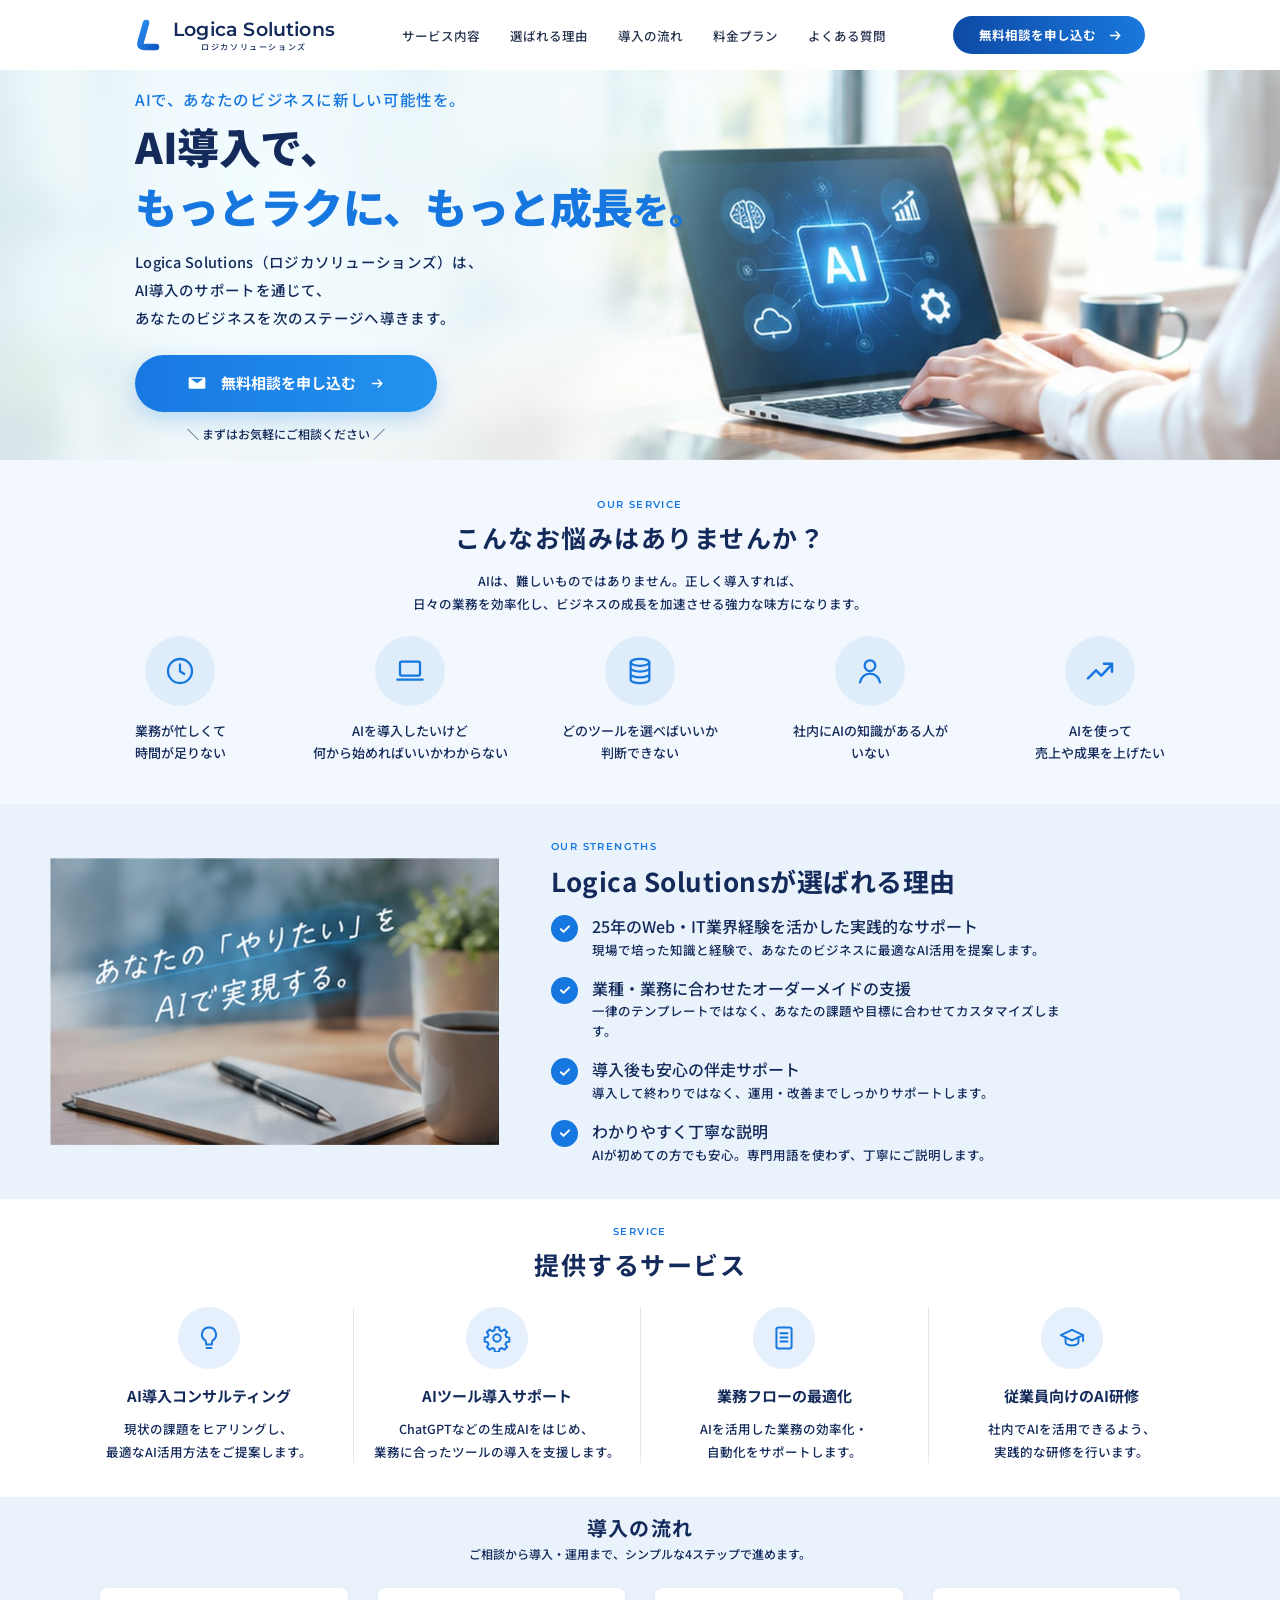
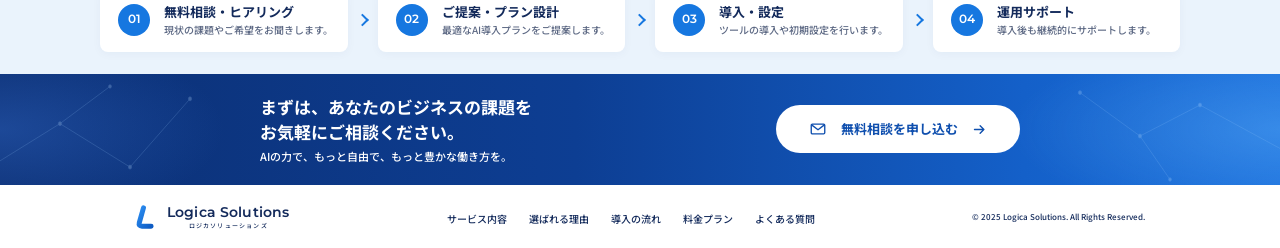
==== index.html @ 920cd5db "Add files via upload" ====
<!DOCTYPE html>
<html lang="ja">
<head>
<meta charset="UTF-8">
<meta name="viewport" content="width=device-width, initial-scale=1.0">
<title>Logica Solutions｜AI導入サポート</title>
<meta name="description" content="Logica Solutions（ロジカソリューションズ）は、AI導入のサポートを通じて、あなたのビジネスを次のステージへ導きます。">
<link rel="preconnect" href="https://fonts.googleapis.com">
<link rel="preconnect" href="https://fonts.gstatic.com" crossorigin>
<link href="https://fonts.googleapis.com/css2?family=Noto+Sans+JP:wght@400;500;700;900&family=Montserrat:wght@600;700&display=swap" rel="stylesheet">
<style>
  :root{
    --blue:#1677e0;
    --blue-btn:#1c84e8;
    --blue-dark:#0f4fae;
    --navy:#132a5b;
    --text:#26334f;
    --muted:#5d6984;
    --bg1:#f3f8fe;
    --bg2:#eaf3fc;
    --line:#e2eaf4;
  }
  *{box-sizing:border-box;margin:0;padding:0}
  html{scroll-behavior:smooth}
  body{font-family:"Noto Sans JP","Noto Sans CJK JP","Hiragino Sans","Hiragino Kaku Gothic ProN",Meiryo,sans-serif;font-weight:500;color:var(--text);background:#fff;line-height:1.7;-webkit-font-smoothing:antialiased}
  a{color:inherit;text-decoration:none}
  img{max-width:100%;display:block}
  ul,ol{list-style:none}
  .wrap{width:min(1010px,100% - 40px);margin-inline:auto}
  .en{font-family:"Montserrat",sans-serif;letter-spacing:.14em}
  .arrow{width:15px;height:15px;flex-shrink:0}

  /* ---------- Header ---------- */
  .header{position:sticky;top:0;z-index:50;background:#fff}
  .header__in{height:70px;display:flex;align-items:center;justify-content:space-between}
  .logo{display:flex;align-items:center;gap:12px}
  .logo__mark{width:26px;height:34px}
  .logo__txt{display:flex;flex-direction:column;align-items:center;line-height:1}
  .logo__name{font-family:"Montserrat",sans-serif;font-weight:600;font-size:19px;color:var(--navy);letter-spacing:.01em}
  .logo__kana{font-size:8px;color:var(--navy);letter-spacing:.2em;margin-top:4px;font-weight:500}
  .gnav ul{display:flex;gap:30px}
  .gnav a{font-size:12.5px;color:var(--text);font-weight:500}
  .gnav a:hover{color:var(--blue)}
  .h-btn{display:inline-flex;align-items:center;gap:12px;background:linear-gradient(90deg,#0d4aa6,#1a78dd);color:#fff;font-size:12.5px;font-weight:700;height:38px;padding:0 22px 0 26px;border-radius:999px}
  .h-btn:hover{filter:brightness(1.08)}
  .menu-btn{display:none;width:40px;height:40px;border:0;background:none;cursor:pointer}
  .menu-btn span{display:block;width:22px;height:2px;margin:5px auto;background:var(--navy)}

  /* ---------- Hero ---------- */
  .hero{position:relative;height:390px;background:#eef4fa url([data-uri]) center right/cover no-repeat}
  .hero .wrap{height:100%;display:flex;align-items:center}
  .hero__txt{padding-left:0}
  .hero__lead{font-size:15.5px;color:var(--blue);font-weight:500;letter-spacing:.04em;margin-bottom:4px}
  .hero__ttl{font-size:42px;font-weight:900;line-height:1.42;color:var(--navy);letter-spacing:-.01em;margin-bottom:12px}
  .hero__ttl span{color:var(--blue)}
  .hero__ttl .sm{font-size:.86em}
  .hero__desc{font-size:14.5px;line-height:1.95;color:var(--navy);margin-bottom:22px;letter-spacing:.02em}
  .hero__btn{display:inline-flex;align-items:center;justify-content:center;gap:14px;width:302px;height:57px;border-radius:999px;background:linear-gradient(90deg,#1878e2,#2393ef);color:#fff;font-weight:700;font-size:15px;box-shadow:0 8px 20px rgba(28,132,232,.25);transition:transform .2s}
  .hero__btn:hover{transform:translateY(-2px)}
  .hero__btn .mail{width:20px;height:20px}
  .hero__note{width:302px;text-align:center;font-size:12px;color:var(--navy);margin-top:12px}

  /* ---------- Section head ---------- */
  .sh{text-align:center}
  .sh__en{display:block;font-size:10px;font-weight:600;color:var(--blue);margin-bottom:6px}
  .sh__ttl{font-size:25px;font-weight:700;color:var(--navy);letter-spacing:.06em;line-height:1.5}
  .sh__desc{font-size:12.5px;line-height:1.9;color:var(--navy);margin-top:12px}

  /* ---------- Worries ---------- */
  .worries{background:var(--bg1);padding:36px 0 40px}
  .worries__list{display:grid;grid-template-columns:repeat(5,1fr);margin:20px -70px 0}
  .worries__list li{text-align:center}
  .ic{width:70px;height:70px;border-radius:50%;background:#dfedfb;display:flex;align-items:center;justify-content:center;margin:0 auto 14px;color:var(--blue)}
  .ic svg{width:32px;height:32px}
  .worries__list p{font-size:13px;line-height:1.7;color:var(--navy)}

  /* ---------- Strengths ---------- */
  .strengths{background:var(--bg2);padding:34px 0 34px}
  .strengths__in{display:flex;align-items:center;gap:52px;width:min(1180px,100% - 40px);margin-inline:auto}
  .strengths__img{flex:0 0 449px;max-width:45%}
  .strengths__img img{width:100%;height:auto;aspect-ratio:359/229;object-fit:cover}
  .strengths__body .sh{text-align:left}
  .strengths__body .sh__ttl{font-size:26px;letter-spacing:.02em}
  .checks{margin-top:14px;display:grid;gap:16px}
  .checks li{display:flex;gap:14px}
  .chk{flex:0 0 27px;height:27px;border-radius:50%;background:var(--blue);display:flex;align-items:center;justify-content:center;margin-top:1px}
  .chk svg{width:14px;height:14px}
  .checks h3{font-size:16px;font-weight:500;color:var(--navy);line-height:1.6}
  .checks p{font-size:12.5px;color:var(--navy);line-height:1.6}

  /* ---------- Services ---------- */
  .services{padding:24px 0 34px}
  .services__list{display:grid;grid-template-columns:repeat(4,1fr);margin:24px -70px 0}
  .services__list li{text-align:center;padding:0 16px}
  .services__list li + li{border-left:1px solid var(--line)}
  .services .ic{width:62px;height:62px;background:#e5f0fc;margin-bottom:14px}
  .services .ic svg{width:28px;height:28px}
  .services h3{font-size:15px;font-weight:700;color:var(--navy);margin-bottom:8px}
  .services p{font-size:12.5px;line-height:1.85;color:var(--navy)}

  /* ---------- Flow ---------- */
  .flow{background:var(--bg2);padding:16px 0 22px}
  .flow .sh__ttl{font-size:20px}
  .flow .sh__desc{font-size:12px;margin-top:0}
  .flow__list{display:grid;grid-template-columns:repeat(4,1fr);gap:30px;margin:22px -35px 0}
  .step{position:relative;height:64px;background:#fff;border-radius:8px;display:flex;align-items:center;gap:14px;padding:0 18px;box-shadow:0 2px 10px rgba(19,42,91,.04)}
  .step:not(:last-child)::after{content:"";position:absolute;right:-19px;top:50%;width:7px;height:7px;border-top:2px solid var(--blue);border-right:2px solid var(--blue);transform:translateY(-50%) rotate(45deg)}
  .step__n{flex:0 0 32px;height:32px;border-radius:50%;background:var(--blue);color:#fff;font-family:"Montserrat",sans-serif;font-weight:600;font-size:12px;display:flex;align-items:center;justify-content:center}
  .step h3{font-size:13px;font-weight:700;color:var(--navy);line-height:1.5}
  .step p{font-size:10px;color:var(--muted);line-height:1.5;white-space:nowrap}

  /* ---------- CTA ---------- */
  .cta{position:relative;overflow:hidden;color:#fff;padding:20px 0;
    background:linear-gradient(90deg,#0c2f73 0%,#0d3e93 45%,#1460c9 80%,#1a6fdc 100%)}
  .cta::before{content:"";position:absolute;inset:0;
    background:
      radial-gradient(ellipse 30% 120% at 100% 50%,rgba(110,190,255,.35),transparent 70%),
      radial-gradient(ellipse 25% 120% at 0% 50%,rgba(60,120,220,.35),transparent 70%)}
  .cta svg.net{position:absolute;inset:0;width:100%;height:100%;opacity:.25}
  .cta__in{position:relative;display:flex;align-items:center;justify-content:space-between;width:min(760px,100% - 40px);margin-inline:auto;gap:30px}
  .cta__ttl{font-size:17px;font-weight:700;line-height:1.5}
  .cta__sub{font-size:11px;margin-top:2px}
  .cta__btn{display:inline-flex;align-items:center;justify-content:center;gap:14px;flex:0 0 244px;height:48px;border-radius:999px;background:#fff;color:var(--blue-dark);font-size:13px;font-weight:700;transition:transform .2s}
  .cta__btn:hover{transform:translateY(-2px)}
  .cta__btn .mail{width:18px;height:18px}

  /* ---------- Footer ---------- */
  .footer{padding:18px 0}
  .footer__in{display:flex;align-items:center;justify-content:space-between;gap:20px}
  .footer .logo__mark{width:20px;height:26px}
  .footer .logo__name{font-size:14px}
  .footer .logo__kana{font-size:6px}
  .fnav ul{display:flex;gap:22px}
  .fnav a{font-size:10px;color:var(--navy)}
  .copy{font-size:8px;color:var(--navy)}

  /* ---------- Responsive ---------- */
  @media (max-width:1160px){.worries__list,.services__list,.flow__list{margin-inline:0}.step p{white-space:normal}}
  @media (max-width:960px){
    .gnav,.h-btn{display:none}
    .menu-btn{display:block}
    .header.open .gnav{display:block;position:absolute;top:70px;left:0;right:0;background:#fff;padding:10px 20px;box-shadow:0 8px 16px rgba(0,0,0,.06)}
    .header.open .gnav ul{flex-direction:column;gap:0}
    .header.open .gnav a{display:block;padding:12px 0;font-size:15px}
    .hero{height:auto;padding:36px 0 300px;background-position:72% bottom;background-size:auto 100%}
    .hero::before{content:"";position:absolute;inset:0;background:linear-gradient(180deg,rgba(243,248,254,.96) 50%,rgba(243,248,254,0) 68%)}
    .hero .wrap{position:relative}
    .hero__ttl{font-size:32px}
    .worries__list{grid-template-columns:repeat(3,1fr);row-gap:28px}
    .strengths__in{flex-direction:column;gap:28px}
    .strengths__img{flex:none;max-width:560px;width:100%}
    .services__list{grid-template-columns:repeat(2,1fr);row-gap:32px}
    .services__list li:nth-child(3){border-left:0}
    .flow__list{grid-template-columns:repeat(2,1fr)}
    .step:nth-child(2)::after{display:none}
    .cta__in{flex-direction:column;text-align:center}
    .cta__btn{flex:none;width:244px}
    .footer__in{flex-direction:column}
    .fnav ul{flex-wrap:wrap;justify-content:center;gap:10px 18px}
  }
  @media (max-width:560px){
    .hero__ttl{font-size:24px}
    .hero__desc br{display:none}
    .hero__btn,.hero__note{width:100%}
    .sh__ttl{font-size:21px}
    .sh__desc br{display:none}
    .worries__list{grid-template-columns:repeat(2,1fr)}
    .services__list{grid-template-columns:1fr}
    .services__list li + li{border-left:0;border-top:1px solid var(--line);padding-top:28px}
    .flow__list{grid-template-columns:1fr;gap:20px}
    .step:not(:last-child)::after,.step:nth-child(2)::after{display:block;right:50%;top:auto;bottom:-13px;transform:translateX(50%) rotate(135deg)}
    .step p{white-space:normal}
  }
</style>
</head>
<body>

<svg width="0" height="0" style="position:absolute" aria-hidden="true">
  <defs>
    <linearGradient id="logoGrad" x1="0" y1="0" x2="1" y2="1">
      <stop offset="0" stop-color="#2a8cf0"/><stop offset="1" stop-color="#0f5cc4"/>
    </linearGradient>
    <symbol id="logo-mark" viewBox="0 0 26 34">
      <path d="M11 5 L5.5 24.5 Q4.3 29 9 29 L21 29" fill="none" stroke="url(#logoGrad)" stroke-width="6.5" stroke-linecap="round" stroke-linejoin="round"/>
    </symbol>
    <symbol id="i-arrow" viewBox="0 0 24 24"><path d="M4 12h15M13 6l6 6-6 6" fill="none" stroke="currentColor" stroke-width="2.2" stroke-linecap="round" stroke-linejoin="round"/></symbol>
    <symbol id="i-mail-fill" viewBox="0 0 24 24"><path fill="currentColor" d="M3.5 5h17A1.5 1.5 0 0 1 22 6.5v11a1.5 1.5 0 0 1-1.5 1.5h-17A1.5 1.5 0 0 1 2 17.5v-11A1.5 1.5 0 0 1 3.5 5zm.9 2L12 12.3 19.6 7H4.4z"/></symbol>
    <symbol id="i-mail" viewBox="0 0 24 24"><g fill="none" stroke="currentColor" stroke-width="1.8" stroke-linejoin="round"><rect x="3" y="5.5" width="18" height="13" rx="1.5"/><path d="M3.5 6.5l8.5 6.5 8.5-6.5"/></g></symbol>
    <symbol id="i-check" viewBox="0 0 24 24"><path d="M5 12.5l4.5 4.5L19 7.5" fill="none" stroke="#fff" stroke-width="3.4" stroke-linecap="round" stroke-linejoin="round"/></symbol>
  </defs>
</svg>

<!-- Header -->
<header class="header" id="top">
  <div class="wrap header__in">
    <a href="#top" class="logo" aria-label="Logica Solutions">
      <svg class="logo__mark"><use href="#logo-mark"/></svg>
      <span class="logo__txt"><span class="logo__name">Logica Solutions</span><span class="logo__kana">ロジカソリューションズ</span></span>
    </a>
    <nav class="gnav">
      <ul>
        <li><a href="#service">サービス内容</a></li>
        <li><a href="#reason">選ばれる理由</a></li>
        <li><a href="#flow">導入の流れ</a></li>
        <li><a href="#price">料金プラン</a></li>
        <li><a href="#faq">よくある質問</a></li>
      </ul>
    </nav>
    <a href="#contact" class="h-btn">無料相談を申し込む<svg class="arrow"><use href="#i-arrow"/></svg></a>
    <button class="menu-btn" aria-label="メニュー" aria-expanded="false"><span></span><span></span><span></span></button>
  </div>
</header>

<main>
  <!-- Hero -->
  <section class="hero">
    <div class="wrap">
      <div class="hero__txt">
        <p class="hero__lead">AIで、あなたのビジネスに新しい可能性を。</p>
        <h1 class="hero__ttl">AI導入で、<br><span>もっとラクに、もっと成長<span class="sm">を。</span></span></h1>
        <p class="hero__desc">Logica Solutions（ロジカソリューションズ）は、<br>AI導入のサポートを通じて、<br>あなたのビジネスを次のステージへ導きます。</p>
        <a href="#contact" class="hero__btn"><svg class="mail"><use href="#i-mail-fill"/></svg>無料相談を申し込む<svg class="arrow"><use href="#i-arrow"/></svg></a>
        <p class="hero__note">＼ まずはお気軽にご相談ください ／</p>
      </div>
    </div>
  </section>

  <!-- Worries -->
  <section class="worries">
    <div class="wrap">
      <div class="sh">
        <span class="sh__en en">OUR SERVICE</span>
        <h2 class="sh__ttl">こんなお悩みはありませんか？</h2>
        <p class="sh__desc">AIは、難しいものではありません。正しく導入すれば、<br>日々の業務を効率化し、ビジネスの成長を加速させる強力な味方になります。</p>
      </div>
      <ul class="worries__list">
        <li><div class="ic"><svg viewBox="0 0 24 24" fill="none" stroke="currentColor" stroke-width="1.7" stroke-linecap="round"><circle cx="12" cy="12" r="9"/><path d="M12 7v5.2l3.2 2"/></svg></div><p>業務が忙しくて<br>時間が足りない</p></li>
        <li><div class="ic"><svg viewBox="0 0 24 24" fill="none" stroke="currentColor" stroke-width="1.7" stroke-linejoin="round"><rect x="4.5" y="5" width="15" height="10.5" rx="1.2"/><path d="M2.5 18.5h19" stroke-linecap="round"/></svg></div><p>AIを導入したいけど<br>何から始めればいいかわからない</p></li>
        <li><div class="ic"><svg viewBox="0 0 24 24" fill="none" stroke="currentColor" stroke-width="1.7"><ellipse cx="12" cy="5.5" rx="7" ry="2.6"/><path d="M5 5.5v13c0 1.4 3.1 2.6 7 2.6s7-1.2 7-2.6v-13M5 9.8c0 1.4 3.1 2.6 7 2.6s7-1.2 7-2.6M5 14.2c0 1.4 3.1 2.6 7 2.6s7-1.2 7-2.6"/></svg></div><p>どのツールを選べばいいか<br>判断できない</p></li>
        <li><div class="ic"><svg viewBox="0 0 24 24" fill="none" stroke="currentColor" stroke-width="1.7" stroke-linecap="round"><circle cx="12" cy="8" r="4"/><path d="M4.5 20.5c.6-3.9 3.7-6.5 7.5-6.5s6.9 2.6 7.5 6.5"/></svg></div><p>社内にAIの知識がある人が<br>いない</p></li>
        <li><div class="ic"><svg viewBox="0 0 24 24" fill="none" stroke="currentColor" stroke-width="1.9" stroke-linecap="round" stroke-linejoin="round"><path d="M3 17.5l6-6 4 4 8-8.5"/><path d="M15 6.5h6v6"/></svg></div><p>AIを使って<br>売上や成果を上げたい</p></li>
      </ul>
    </div>
  </section>

  <!-- Strengths -->
  <section class="strengths" id="reason">
    <div class="strengths__in">
      <div class="strengths__img"><img src="[data-uri]" alt="あなたの「やりたい」をAIで実現する。" width="718" height="458"></div>
      <div class="strengths__body">
        <div class="sh">
          <span class="sh__en en">OUR STRENGTHS</span>
          <h2 class="sh__ttl">Logica Solutionsが選ばれる理由</h2>
        </div>
        <ul class="checks">
          <li><span class="chk"><svg><use href="#i-check"/></svg></span><div><h3>25年のWeb・IT業界経験を活かした実践的なサポート</h3><p>現場で培った知識と経験で、あなたのビジネスに最適なAI活用を提案します。</p></div></li>
          <li><span class="chk"><svg><use href="#i-check"/></svg></span><div><h3>業種・業務に合わせたオーダーメイドの支援</h3><p>一律のテンプレートではなく、あなたの課題や目標に合わせてカスタマイズします。</p></div></li>
          <li><span class="chk"><svg><use href="#i-check"/></svg></span><div><h3>導入後も安心の伴走サポート</h3><p>導入して終わりではなく、運用・改善までしっかりサポートします。</p></div></li>
          <li><span class="chk"><svg><use href="#i-check"/></svg></span><div><h3>わかりやすく丁寧な説明</h3><p>AIが初めての方でも安心。専門用語を使わず、丁寧にご説明します。</p></div></li>
        </ul>
      </div>
    </div>
  </section>

  <!-- Services -->
  <section class="services" id="service">
    <div class="wrap">
      <div class="sh">
        <span class="sh__en en">SERVICE</span>
        <h2 class="sh__ttl">提供するサービス</h2>
      </div>
      <ul class="services__list">
        <li><div class="ic"><svg viewBox="0 0 24 24" fill="none" stroke="currentColor" stroke-width="1.7" stroke-linecap="round" stroke-linejoin="round"><path d="M9.5 17.5h5M10 20.5h4M12 3a6 6 0 0 0-3.6 10.8c.7.6 1.1 1.4 1.1 2.2v1.5h5V16c0-.8.4-1.6 1.1-2.2A6 6 0 0 0 12 3z"/></svg></div><h3>AI導入コンサルティング</h3><p>現状の課題をヒアリングし、<br>最適なAI活用方法をご提案します。</p></li>
        <li><div class="ic"><svg viewBox="0 0 24 24" fill="none" stroke="currentColor" stroke-width="1.7" stroke-linejoin="round"><circle cx="12" cy="12" r="3.2"/><path d="M10.3 2.8h3.4l.5 2.6 1.9.8 2.2-1.5 2.4 2.4-1.5 2.2.8 1.9 2.6.5v3.4l-2.6.5-.8 1.9 1.5 2.2-2.4 2.4-2.2-1.5-1.9.8-.5 2.6h-3.4l-.5-2.6-1.9-.8-2.2 1.5-2.4-2.4 1.5-2.2-.8-1.9-2.6-.5v-3.4l2.6-.5.8-1.9-1.5-2.2 2.4-2.4 2.2 1.5 1.9-.8z"/></svg></div><h3>AIツール導入サポート</h3><p>ChatGPTなどの生成AIをはじめ、<br>業務に合ったツールの導入を支援します。</p></li>
        <li><div class="ic"><svg viewBox="0 0 24 24" fill="none" stroke="currentColor" stroke-width="1.7" stroke-linecap="round" stroke-linejoin="round"><rect x="5.5" y="3" width="13" height="18" rx="1.8"/><path d="M9 8h6M9 11.5h6M9 15h6"/></svg></div><h3>業務フローの最適化</h3><p>AIを活用した業務の効率化・<br>自動化をサポートします。</p></li>
        <li><div class="ic"><svg viewBox="0 0 24 24" fill="none" stroke="currentColor" stroke-width="1.7" stroke-linecap="round" stroke-linejoin="round"><path d="M2.5 9.5L12 5l9.5 4.5L12 14z"/><path d="M6.5 11.5v4.3c0 1.5 2.5 2.7 5.5 2.7s5.5-1.2 5.5-2.7v-4.3M21.5 9.5v5"/></svg></div><h3>従業員向けのAI研修</h3><p>社内でAIを活用できるよう、<br>実践的な研修を行います。</p></li>
      </ul>
    </div>
  </section>

  <!-- Flow -->
  <section class="flow" id="flow">
    <div class="wrap">
      <div class="sh">
        <h2 class="sh__ttl">導入の流れ</h2>
        <p class="sh__desc">ご相談から導入・運用まで、シンプルな4ステップで進めます。</p>
      </div>
      <ol class="flow__list">
        <li class="step"><span class="step__n">01</span><div><h3>無料相談・ヒアリング</h3><p>現状の課題やご希望をお聞きします。</p></div></li>
        <li class="step"><span class="step__n">02</span><div><h3>ご提案・プラン設計</h3><p>最適なAI導入プランをご提案します。</p></div></li>
        <li class="step"><span class="step__n">03</span><div><h3>導入・設定</h3><p>ツールの導入や初期設定を行います。</p></div></li>
        <li class="step"><span class="step__n">04</span><div><h3>運用サポート</h3><p>導入後も継続的にサポートします。</p></div></li>
      </ol>
    </div>
  </section>

  <!-- CTA -->
  <section class="cta" id="contact">
    <svg class="net" viewBox="0 0 1280 90" preserveAspectRatio="none" aria-hidden="true">
      <g stroke="#9fd0ff" stroke-width=".6" fill="#cfe8ff">
        <path d="M0 70 L60 40 L130 75 L190 20 M60 40 L110 10" fill="none"/>
        <circle cx="60" cy="40" r="1.6"/><circle cx="130" cy="75" r="1.6"/><circle cx="190" cy="20" r="1.6"/><circle cx="110" cy="10" r="1.4"/>
        <path d="M1080 15 L1140 50 L1200 25 L1280 60 M1140 50 L1170 85" fill="none"/>
        <circle cx="1080" cy="15" r="1.6"/><circle cx="1140" cy="50" r="1.6"/><circle cx="1200" cy="25" r="1.6"/><circle cx="1170" cy="85" r="1.4"/>
      </g>
    </svg>
    <div class="cta__in">
      <div>
        <p class="cta__ttl">まずは、あなたのビジネスの課題を<br>お気軽にご相談ください。</p>
        <p class="cta__sub">AIの力で、もっと自由で、もっと豊かな働き方を。</p>
      </div>
      <a href="mailto:info@example.com" class="cta__btn"><svg class="mail"><use href="#i-mail"/></svg>無料相談を申し込む<svg class="arrow"><use href="#i-arrow"/></svg></a>
    </div>
  </section>
</main>

<!-- Footer -->
<footer class="footer">
  <div class="wrap footer__in">
    <a href="#top" class="logo" aria-label="Logica Solutions">
      <svg class="logo__mark"><use href="#logo-mark"/></svg>
      <span class="logo__txt"><span class="logo__name">Logica Solutions</span><span class="logo__kana">ロジカソリューションズ</span></span>
    </a>
    <nav class="fnav">
      <ul>
        <li><a href="#service">サービス内容</a></li>
        <li><a href="#reason">選ばれる理由</a></li>
        <li><a href="#flow">導入の流れ</a></li>
        <li><a href="#price">料金プラン</a></li>
        <li><a href="#faq">よくある質問</a></li>
      </ul>
    </nav>
    <p class="copy">&copy; 2025 Logica Solutions. All Rights Reserved.</p>
  </div>
</footer>

<script>
  (function(){
    var h=document.querySelector('.header'),b=document.querySelector('.menu-btn');
    b.addEventListener('click',function(){var o=h.classList.toggle('open');b.setAttribute('aria-expanded',o)});
    h.querySelectorAll('.gnav a').forEach(function(a){a.addEventListener('click',function(){h.classList.remove('open');b.setAttribute('aria-expanded','false')})});
  })();
</script>
</body>
</html>
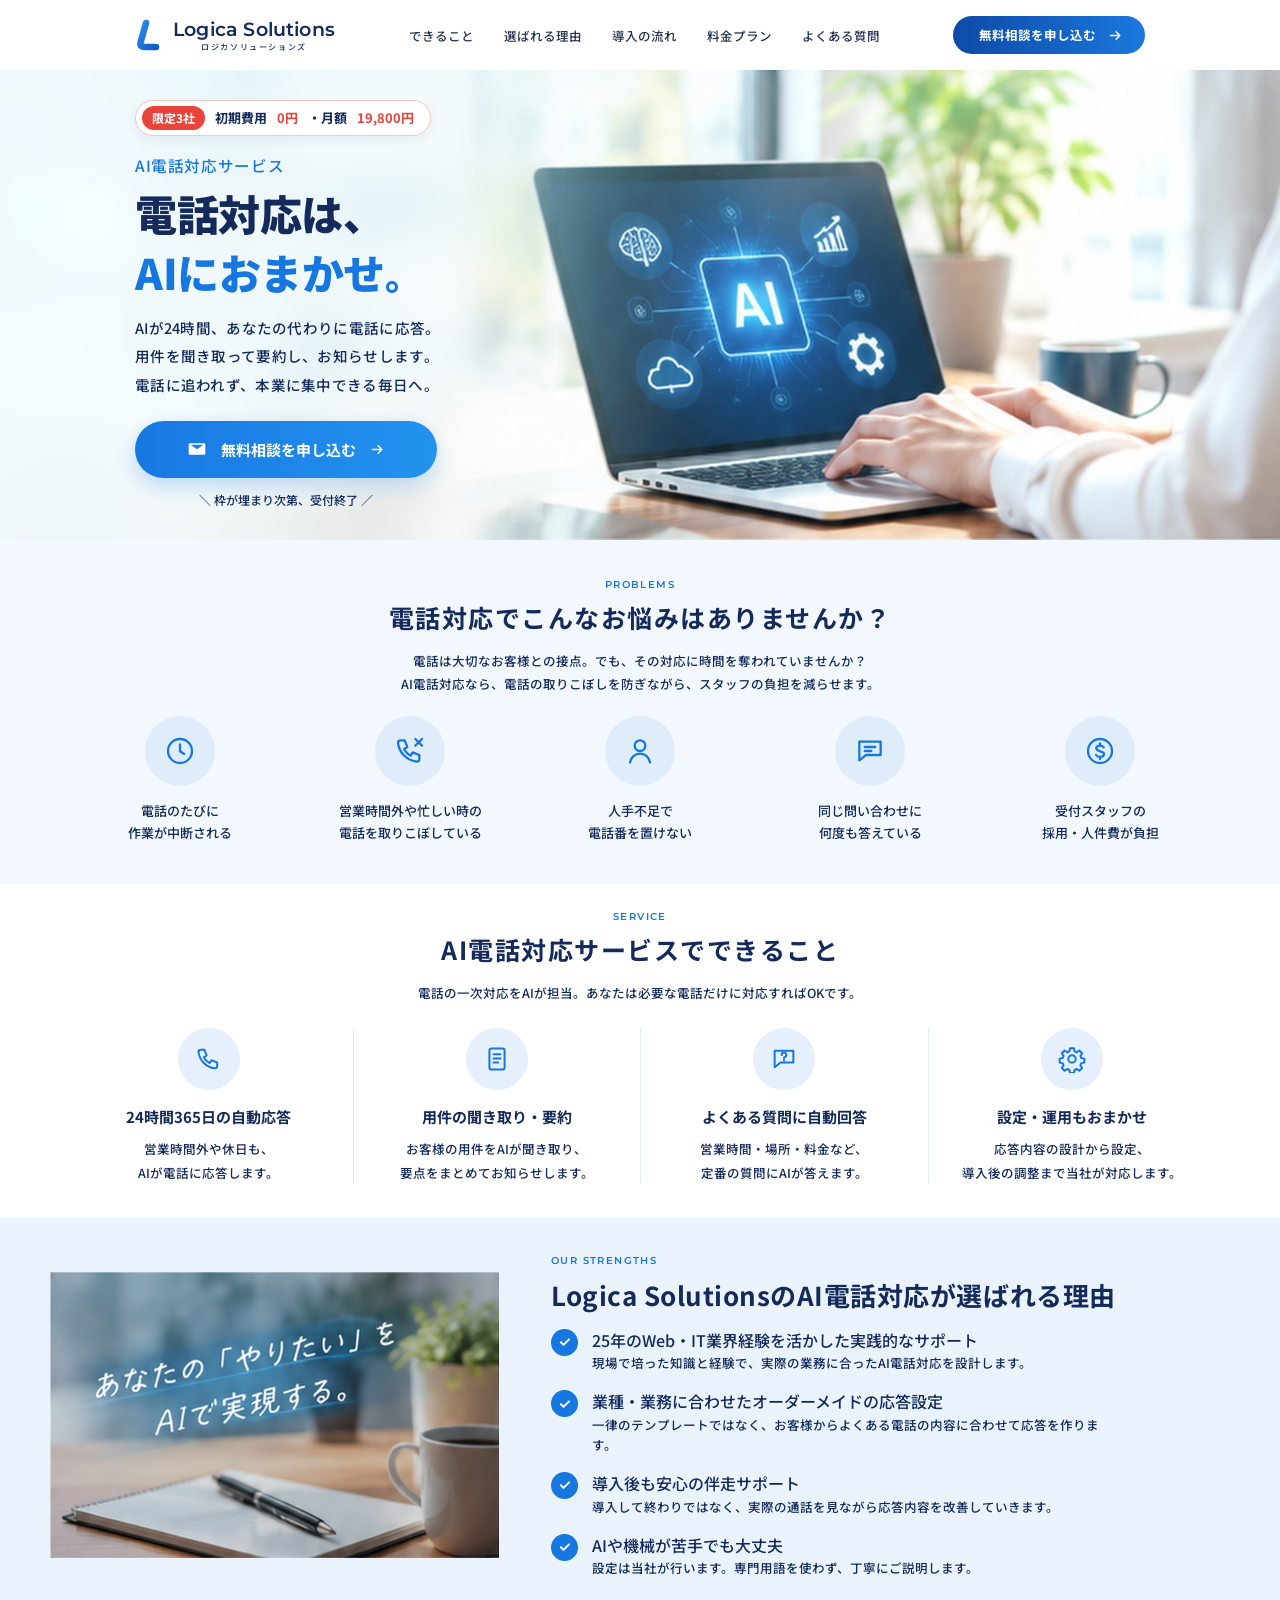
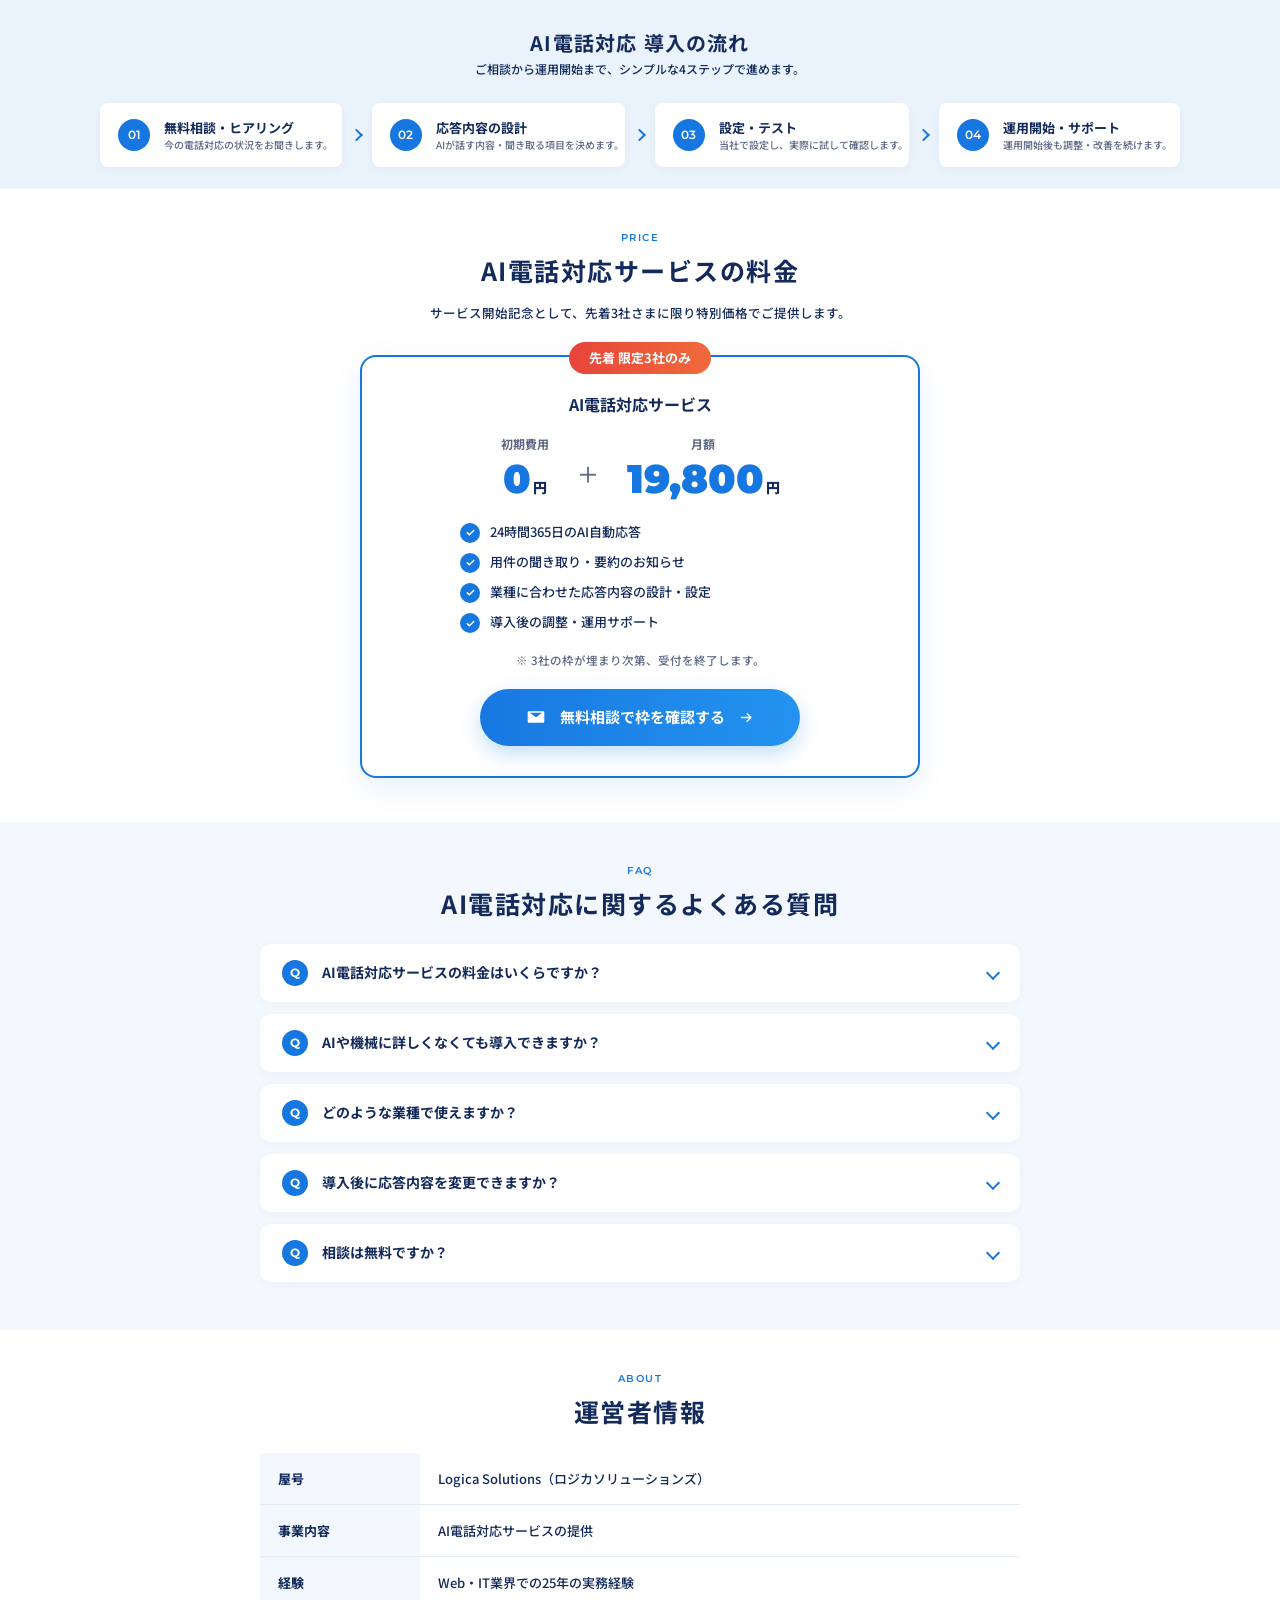
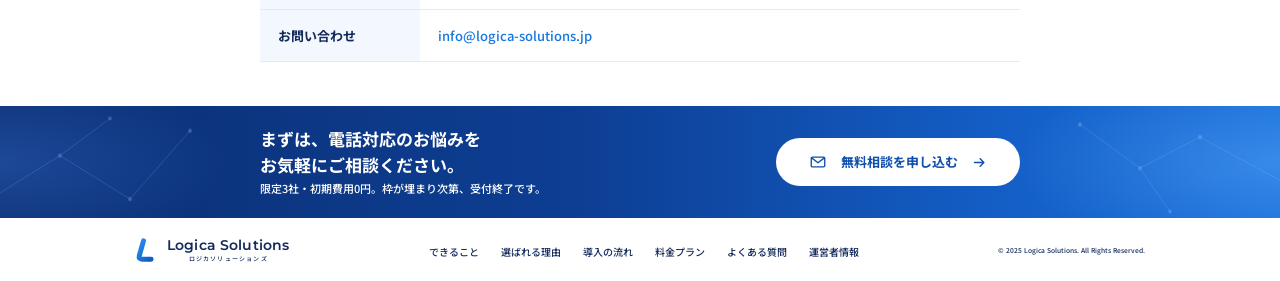
==== commit c6c4f696: "Add files via upload" ====
--- a/index.html
+++ b/index.html
@@ -3,11 +3,121 @@
 <head>
 <meta charset="UTF-8">
 <meta name="viewport" content="width=device-width, initial-scale=1.0">
-<title>Logica Solutions｜AI導入サポート</title>
-<meta name="description" content="Logica Solutions（ロジカソリューションズ）は、AI導入のサポートを通じて、あなたのビジネスを次のステージへ導きます。">
+
+<!-- ===== 基本SEO ===== -->
+<title>AI電話対応サービス｜電話の自動応答・受付をAIが代行｜Logica Solutions（ロジカソリューションズ）</title>
+<meta name="description" content="Logica Solutions（ロジカソリューションズ）のAI電話対応サービス。AIが24時間電話に自動応答し、用件を聞き取って要約してお知らせします。電話番の負担・取りこぼしをなくし、本業に集中できる環境に。限定3社、初期費用0円・月額19,800円。無料相談受付中。">
+<link rel="canonical" href="https://logica-solutions.jp/">
+<meta name="robots" content="index,follow,max-image-preview:large">
+<meta name="theme-color" content="#132a5b">
+<meta name="format-detection" content="telephone=no">
+
+<!-- ===== OGP / SNS（画像はSVGではなくPNG） ===== -->
+<meta property="og:type" content="website">
+<meta property="og:site_name" content="Logica Solutions">
+<meta property="og:locale" content="ja_JP">
+<meta property="og:url" content="https://logica-solutions.jp/">
+<meta property="og:title" content="AI電話対応サービス｜Logica Solutions">
+<meta property="og:description" content="AIが24時間電話に自動応答し、用件を要約してお知らせ。電話番の負担・取りこぼしをなくします。限定3社、初期費用0円・月額19,800円。">
+<meta property="og:image" content="https://logica-solutions.jp/images/ogp.png">
+<meta property="og:image:width" content="1200">
+<meta property="og:image:height" content="630">
+<meta property="og:image:alt" content="電話対応は、AIにおまかせ。AI電話対応サービス｜Logica Solutions">
+<meta name="twitter:card" content="summary_large_image">
+<meta name="twitter:title" content="AI電話対応サービス｜Logica Solutions">
+<meta name="twitter:description" content="AIが24時間電話に自動応答。限定3社、初期費用0円・月額19,800円。">
+<meta name="twitter:image" content="https://logica-solutions.jp/images/ogp.png">
+
+<link rel="icon" href="/favicon.svg" type="image/svg+xml">
+
+<!-- ===== 表示速度：ファーストビュー画像を先読み・フォントは非ブロッキング ===== -->
+<link rel="preload" as="image" href="/images/hero.jpg" fetchpriority="high">
 <link rel="preconnect" href="https://fonts.googleapis.com">
 <link rel="preconnect" href="https://fonts.gstatic.com" crossorigin>
-<link href="https://fonts.googleapis.com/css2?family=Noto+Sans+JP:wght@400;500;700;900&family=Montserrat:wght@600;700&display=swap" rel="stylesheet">
+<link rel="stylesheet" href="https://fonts.googleapis.com/css2?family=Noto+Sans+JP:wght@400;500;700;900&family=Montserrat:wght@600;700&display=swap" media="print" onload="this.media='all'">
+<noscript><link rel="stylesheet" href="https://fonts.googleapis.com/css2?family=Noto+Sans+JP:wght@400;500;700;900&family=Montserrat:wght@600;700&display=swap"></noscript>
+
+<!-- ===== 構造化データ（JSON-LD） ===== -->
+<script type="application/ld+json">
+{
+  "@context": "https://schema.org",
+  "@graph": [
+    {
+      "@type": "Organization",
+      "@id": "https://logica-solutions.jp/#organization",
+      "name": "Logica Solutions",
+      "alternateName": ["ロジカソリューションズ", "ロジカ ソリューションズ", "ロジカソリューション", "Logica Solution", "LogicaSolutions"],
+      "url": "https://logica-solutions.jp/",
+      "logo": "https://logica-solutions.jp/favicon.svg",
+      "email": "info@logica-solutions.jp",
+      "image": "https://logica-solutions.jp/images/ogp.png",
+      "description": "AIが電話に自動応答するAI電話対応サービスを提供。",
+      "knowsAbout": ["AI電話対応", "AI電話代行", "電話自動応答", "AI受付", "ボイスボット", "業務効率化"]
+    },
+    {
+      "@type": "WebSite",
+      "@id": "https://logica-solutions.jp/#website",
+      "url": "https://logica-solutions.jp/",
+      "name": "Logica Solutions",
+      "alternateName": "ロジカソリューションズ",
+      "inLanguage": "ja",
+      "publisher": { "@id": "https://logica-solutions.jp/#organization" }
+    },
+    {
+      "@type": "WebPage",
+      "@id": "https://logica-solutions.jp/#webpage",
+      "url": "https://logica-solutions.jp/",
+      "name": "AI電話対応サービス｜電話の自動応答・受付をAIが代行｜Logica Solutions（ロジカソリューションズ）",
+      "description": "AIが24時間電話に自動応答し、用件を聞き取って要約してお知らせするAI電話対応サービス。限定3社、初期費用0円・月額19,800円。",
+      "inLanguage": "ja",
+      "isPartOf": { "@id": "https://logica-solutions.jp/#website" },
+      "about": { "@id": "https://logica-solutions.jp/#organization" },
+      "primaryImageOfPage": "https://logica-solutions.jp/images/hero.jpg"
+    },
+    {
+      "@type": "Service",
+      "@id": "https://logica-solutions.jp/#service",
+      "name": "AI電話対応サービス",
+      "alternateName": ["AI電話代行", "AI電話自動応答", "AI受付サービス"],
+      "description": "AIが24時間電話に自動応答し、用件の聞き取り・要約・お知らせまでを行うサービス。業種に合わせた応答内容の設定と導入後の運用サポート付き。",
+      "url": "https://logica-solutions.jp/",
+      "image": "https://logica-solutions.jp/images/ogp.png",
+      "provider": { "@id": "https://logica-solutions.jp/#organization" },
+      "areaServed": { "@type": "Country", "name": "日本" },
+      "serviceType": "AI電話対応",
+      "offers": {
+        "@type": "Offer",
+        "name": "限定3社 導入プラン（初期費用0円）",
+        "url": "https://logica-solutions.jp/#price",
+        "price": "19800",
+        "priceCurrency": "JPY",
+        "availability": "https://schema.org/LimitedAvailability",
+        "priceSpecification": [
+          { "@type": "UnitPriceSpecification", "name": "月額料金", "price": "19800", "priceCurrency": "JPY", "referenceQuantity": { "@type": "QuantitativeValue", "value": 1, "unitCode": "MON" } },
+          { "@type": "PriceSpecification", "name": "初期費用", "price": "0", "priceCurrency": "JPY" }
+        ]
+      }
+    },
+    {
+      "@type": "FAQPage",
+      "@id": "https://logica-solutions.jp/#faq",
+      "mainEntity": [
+        { "@type": "Question", "name": "AI電話対応サービスの料金はいくらですか？",
+          "acceptedAnswer": { "@type": "Answer", "text": "現在、限定3社に限り初期費用0円、月額19,800円でご提供しています。枠が埋まり次第、受付を終了します。" } },
+        { "@type": "Question", "name": "AIや機械に詳しくなくても導入できますか？",
+          "acceptedAnswer": { "@type": "Answer", "text": "はい、問題ありません。応答内容の設計から設定まで当社が行います。専門用語を使わずに丁寧にご説明しますので、AIが初めての方でも安心してご利用いただけます。" } },
+        { "@type": "Question", "name": "どのような業種で使えますか？",
+          "acceptedAnswer": { "@type": "Answer", "text": "電話での問い合わせや予約の受付が多い業種を中心に、幅広くご利用いただけます。業種や業務に合わせて応答内容をオーダーメイドで設定します。" } },
+        { "@type": "Question", "name": "導入後に応答内容を変更できますか？",
+          "acceptedAnswer": { "@type": "Answer", "text": "はい。導入して終わりではなく、実際の通話状況を見ながら応答内容の調整・改善まで継続的にサポートします。" } },
+        { "@type": "Question", "name": "相談は無料ですか？",
+          "acceptedAnswer": { "@type": "Answer", "text": "はい、ご相談・ヒアリングは無料です。現在の電話対応の状況をお聞きしたうえで、導入イメージをご提案します。" } }
+      ]
+    }
+  ]
+}
+</script>
+
 <style>
   :root{
     --blue:#1677e0;
@@ -21,7 +131,7 @@
     --line:#e2eaf4;
   }
   *{box-sizing:border-box;margin:0;padding:0}
-  html{scroll-behavior:smooth}
+  html{scroll-behavior:smooth;scroll-padding-top:80px}
   body{font-family:"Noto Sans JP","Noto Sans CJK JP","Hiragino Sans","Hiragino Kaku Gothic ProN",Meiryo,sans-serif;font-weight:500;color:var(--text);background:#fff;line-height:1.7;-webkit-font-smoothing:antialiased}
   a{color:inherit;text-decoration:none}
   img{max-width:100%;display:block}
@@ -29,6 +139,7 @@
   .wrap{width:min(1010px,100% - 40px);margin-inline:auto}
   .en{font-family:"Montserrat",sans-serif;letter-spacing:.14em}
   .arrow{width:15px;height:15px;flex-shrink:0}
+  .sr-only{position:absolute;width:1px;height:1px;overflow:hidden;clip:rect(0 0 0 0);white-space:nowrap}
 
   /* ---------- Header ---------- */
   .header{position:sticky;top:0;z-index:50;background:#fff}
@@ -47,9 +158,8 @@
   .menu-btn span{display:block;width:22px;height:2px;margin:5px auto;background:var(--navy)}
 
   /* ---------- Hero ---------- */
-  .hero{position:relative;height:390px;background:#eef4fa url([data-uri]) center right/cover no-repeat}
-  .hero .wrap{height:100%;display:flex;align-items:center}
-  .hero__txt{padding-left:0}
+  .hero{position:relative;min-height:440px;display:flex;align-items:center;padding:30px 0;background:#eef4fa url(/images/hero.jpg) center right/cover no-repeat}
+  .hero .wrap{display:flex;align-items:center}
   .hero__lead{font-size:15.5px;color:var(--blue);font-weight:500;letter-spacing:.04em;margin-bottom:4px}
   .hero__ttl{font-size:42px;font-weight:900;line-height:1.42;color:var(--navy);letter-spacing:-.01em;margin-bottom:12px}
   .hero__ttl span{color:var(--blue)}
@@ -108,6 +218,46 @@
   .step__n{flex:0 0 32px;height:32px;border-radius:50%;background:var(--blue);color:#fff;font-family:"Montserrat",sans-serif;font-weight:600;font-size:12px;display:flex;align-items:center;justify-content:center}
   .step h3{font-size:13px;font-weight:700;color:var(--navy);line-height:1.5}
   .step p{font-size:10px;color:var(--muted);line-height:1.5;white-space:nowrap}
+
+  /* ---------- Price ---------- */
+  .price{padding:40px 0 44px}
+  .plan{position:relative;max-width:560px;margin:30px auto 0;border:2px solid var(--blue);border-radius:16px;background:#fff;padding:34px 34px 30px;text-align:center;box-shadow:0 10px 30px rgba(22,119,224,.10)}
+  .plan__tag{position:absolute;top:-15px;left:50%;transform:translateX(-50%);background:linear-gradient(90deg,#e8443a,#f06a3a);color:#fff;font-size:13px;font-weight:700;padding:5px 20px;border-radius:999px;white-space:nowrap}
+  .plan__name{font-size:16px;font-weight:700;color:var(--navy)}
+  .plan__prices{display:flex;justify-content:center;align-items:flex-end;gap:28px;margin:16px 0 18px;flex-wrap:wrap}
+  .plan__item{display:flex;flex-direction:column;align-items:center}
+  .plan__label{font-size:12px;color:var(--muted);font-weight:700}
+  .plan__val{font-size:40px;font-weight:900;color:var(--blue);line-height:1.2;font-family:"Montserrat","Noto Sans JP",sans-serif}
+  .plan__val small{font-size:14px;color:var(--navy);margin-left:2px;font-family:"Noto Sans JP",sans-serif}
+  .plan__plus{font-size:22px;color:var(--muted);padding-bottom:10px}
+  .plan__list{text-align:left;display:grid;gap:8px;max-width:360px;margin:0 auto 18px;font-size:13px;color:var(--navy)}
+  .plan__list li{display:flex;gap:10px;align-items:flex-start}
+  .plan__list .chk{flex:0 0 20px;height:20px;margin-top:2px}
+  .plan__list .chk svg{width:11px;height:11px}
+  .plan__note{font-size:11.5px;color:var(--muted);line-height:1.7}
+  .plan .hero__btn{margin-top:18px;width:100%;max-width:320px}
+  .hero__offer{display:inline-flex;align-items:center;gap:10px;background:#fff;border:1px solid #f3c7c2;border-radius:999px;padding:5px 16px 5px 6px;margin-bottom:16px;font-size:13px;color:var(--navy);font-weight:700;box-shadow:0 4px 12px rgba(19,42,91,.06)}
+  .hero__offer b{background:#e8443a;color:#fff;border-radius:999px;padding:2px 10px;font-size:12px}
+  .hero__offer em{font-style:normal;color:#e8443a}
+
+  /* ---------- FAQ ---------- */
+  .faq{background:var(--bg1);padding:40px 0 48px}
+  .faq__list{max-width:760px;margin:22px auto 0;display:grid;gap:12px}
+  .faq details{background:#fff;border-radius:10px;box-shadow:0 2px 10px rgba(19,42,91,.04)}
+  .faq summary{list-style:none;cursor:pointer;display:flex;gap:14px;align-items:center;padding:16px 22px;font-size:14px;font-weight:700;color:var(--navy)}
+  .faq summary::-webkit-details-marker{display:none}
+  .faq summary::after{content:"";margin-left:auto;flex:0 0 8px;height:8px;border-right:2px solid var(--blue);border-bottom:2px solid var(--blue);transform:rotate(45deg);transition:transform .2s}
+  .faq details[open] summary::after{transform:rotate(-135deg)}
+  .faq__q,.faq__a{flex:0 0 26px;height:26px;border-radius:50%;display:flex;align-items:center;justify-content:center;font-family:"Montserrat",sans-serif;font-size:12px;font-weight:700}
+  .faq__q{background:var(--blue);color:#fff}
+  .faq__a{background:#e5f0fc;color:var(--blue)}
+  .faq__body{display:flex;gap:14px;padding:0 22px 18px;font-size:13px;line-height:1.9;color:var(--navy)}
+
+  /* ---------- About ---------- */
+  .about{padding:40px 0 44px}
+  .about__tbl{max-width:760px;margin:22px auto 0;width:100%;border-collapse:collapse;font-size:13px;color:var(--navy)}
+  .about__tbl th,.about__tbl td{padding:14px 18px;border-bottom:1px solid var(--line);text-align:left;vertical-align:top;line-height:1.8}
+  .about__tbl th{width:160px;background:var(--bg1);font-weight:700}
 
   /* ---------- CTA ---------- */
   .cta{position:relative;overflow:hidden;color:#fff;padding:20px 0;
@@ -170,6 +320,13 @@
     .flow__list{grid-template-columns:1fr;gap:20px}
     .step:not(:last-child)::after,.step:nth-child(2)::after{display:block;right:50%;top:auto;bottom:-13px;transform:translateX(50%) rotate(135deg)}
     .step p{white-space:normal}
+    .plan{padding:30px 20px 24px}
+    .plan__val{font-size:34px}
+    .hero__offer{font-size:12px;flex-wrap:wrap;border-radius:14px}
+    .faq summary{padding:14px 16px;font-size:13.5px}
+    .faq__body{padding:0 16px 16px}
+    .about__tbl th,.about__tbl td{display:block;width:100%}
+    .about__tbl th{border-bottom:0}
   }
 </style>
 </head>
@@ -193,109 +350,175 @@
 <!-- Header -->
 <header class="header" id="top">
   <div class="wrap header__in">
-    <a href="#top" class="logo" aria-label="Logica Solutions">
-      <svg class="logo__mark"><use href="#logo-mark"/></svg>
+    <a href="/" class="logo" aria-label="Logica Solutions（ロジカソリューションズ）トップへ">
+      <svg class="logo__mark" aria-hidden="true"><use href="#logo-mark"/></svg>
       <span class="logo__txt"><span class="logo__name">Logica Solutions</span><span class="logo__kana">ロジカソリューションズ</span></span>
     </a>
-    <nav class="gnav">
+    <nav class="gnav" aria-label="メインメニュー">
       <ul>
-        <li><a href="#service">サービス内容</a></li>
+        <li><a href="#service">できること</a></li>
         <li><a href="#reason">選ばれる理由</a></li>
         <li><a href="#flow">導入の流れ</a></li>
         <li><a href="#price">料金プラン</a></li>
         <li><a href="#faq">よくある質問</a></li>
       </ul>
     </nav>
-    <a href="#contact" class="h-btn">無料相談を申し込む<svg class="arrow"><use href="#i-arrow"/></svg></a>
-    <button class="menu-btn" aria-label="メニュー" aria-expanded="false"><span></span><span></span><span></span></button>
+    <a href="#contact" class="h-btn">無料相談を申し込む<svg class="arrow" aria-hidden="true"><use href="#i-arrow"/></svg></a>
+    <button class="menu-btn" aria-label="メニューを開く" aria-expanded="false"><span></span><span></span><span></span></button>
   </div>
 </header>
 
 <main>
   <!-- Hero -->
-  <section class="hero">
+  <section class="hero" aria-labelledby="hero-ttl">
     <div class="wrap">
       <div class="hero__txt">
-        <p class="hero__lead">AIで、あなたのビジネスに新しい可能性を。</p>
-        <h1 class="hero__ttl">AI導入で、<br><span>もっとラクに、もっと成長<span class="sm">を。</span></span></h1>
-        <p class="hero__desc">Logica Solutions（ロジカソリューションズ）は、<br>AI導入のサポートを通じて、<br>あなたのビジネスを次のステージへ導きます。</p>
-        <a href="#contact" class="hero__btn"><svg class="mail"><use href="#i-mail-fill"/></svg>無料相談を申し込む<svg class="arrow"><use href="#i-arrow"/></svg></a>
-        <p class="hero__note">＼ まずはお気軽にご相談ください ／</p>
+        <p class="hero__offer"><b>限定3社</b>初期費用<em>0円</em>・月額<em>19,800円</em></p>
+        <p class="hero__lead">AI電話対応サービス</p>
+        <h1 class="hero__ttl" id="hero-ttl">電話対応は、<br><span>AIにおまかせ<span class="sm">。</span></span><span class="sr-only">｜Logica Solutions（ロジカソリューションズ）のAI電話対応サービス</span></h1>
+        <p class="hero__desc">AIが24時間、あなたの代わりに電話に応答。<br>用件を聞き取って要約し、お知らせします。<br>電話に追われず、本業に集中できる毎日へ。</p>
+        <a href="#contact" class="hero__btn"><svg class="mail" aria-hidden="true"><use href="#i-mail-fill"/></svg>無料相談を申し込む<svg class="arrow" aria-hidden="true"><use href="#i-arrow"/></svg></a>
+        <p class="hero__note">＼ 枠が埋まり次第、受付終了 ／</p>
       </div>
     </div>
   </section>
 
   <!-- Worries -->
-  <section class="worries">
+  <section class="worries" aria-labelledby="worries-ttl">
     <div class="wrap">
       <div class="sh">
-        <span class="sh__en en">OUR SERVICE</span>
-        <h2 class="sh__ttl">こんなお悩みはありませんか？</h2>
-        <p class="sh__desc">AIは、難しいものではありません。正しく導入すれば、<br>日々の業務を効率化し、ビジネスの成長を加速させる強力な味方になります。</p>
+        <span class="sh__en en">PROBLEMS</span>
+        <h2 class="sh__ttl" id="worries-ttl">電話対応でこんなお悩みはありませんか？</h2>
+        <p class="sh__desc">電話は大切なお客様との接点。でも、その対応に時間を奪われていませんか？<br>AI電話対応なら、電話の取りこぼしを防ぎながら、スタッフの負担を減らせます。</p>
       </div>
       <ul class="worries__list">
-        <li><div class="ic"><svg viewBox="0 0 24 24" fill="none" stroke="currentColor" stroke-width="1.7" stroke-linecap="round"><circle cx="12" cy="12" r="9"/><path d="M12 7v5.2l3.2 2"/></svg></div><p>業務が忙しくて<br>時間が足りない</p></li>
-        <li><div class="ic"><svg viewBox="0 0 24 24" fill="none" stroke="currentColor" stroke-width="1.7" stroke-linejoin="round"><rect x="4.5" y="5" width="15" height="10.5" rx="1.2"/><path d="M2.5 18.5h19" stroke-linecap="round"/></svg></div><p>AIを導入したいけど<br>何から始めればいいかわからない</p></li>
-        <li><div class="ic"><svg viewBox="0 0 24 24" fill="none" stroke="currentColor" stroke-width="1.7"><ellipse cx="12" cy="5.5" rx="7" ry="2.6"/><path d="M5 5.5v13c0 1.4 3.1 2.6 7 2.6s7-1.2 7-2.6v-13M5 9.8c0 1.4 3.1 2.6 7 2.6s7-1.2 7-2.6M5 14.2c0 1.4 3.1 2.6 7 2.6s7-1.2 7-2.6"/></svg></div><p>どのツールを選べばいいか<br>判断できない</p></li>
-        <li><div class="ic"><svg viewBox="0 0 24 24" fill="none" stroke="currentColor" stroke-width="1.7" stroke-linecap="round"><circle cx="12" cy="8" r="4"/><path d="M4.5 20.5c.6-3.9 3.7-6.5 7.5-6.5s6.9 2.6 7.5 6.5"/></svg></div><p>社内にAIの知識がある人が<br>いない</p></li>
-        <li><div class="ic"><svg viewBox="0 0 24 24" fill="none" stroke="currentColor" stroke-width="1.9" stroke-linecap="round" stroke-linejoin="round"><path d="M3 17.5l6-6 4 4 8-8.5"/><path d="M15 6.5h6v6"/></svg></div><p>AIを使って<br>売上や成果を上げたい</p></li>
+        <li><div class="ic" aria-hidden="true"><svg viewBox="0 0 24 24" fill="none" stroke="currentColor" stroke-width="1.7" stroke-linecap="round"><circle cx="12" cy="12" r="9"/><path d="M12 7v5.2l3.2 2"/></svg></div><p>電話のたびに<br>作業が中断される</p></li>
+        <li><div class="ic" aria-hidden="true"><svg viewBox="0 0 24 24" fill="none" stroke="currentColor" stroke-width="1.7" stroke-linecap="round" stroke-linejoin="round"><path d="M5 4h3l2 5-2.5 1.5a11 11 0 0 0 5 5L14 13l5 2v3a2 2 0 0 1-2 2A16 16 0 0 1 3 6a2 2 0 0 1 2-2z"/><path d="M16 3l5 5M21 3l-5 5"/></svg></div><p>営業時間外や忙しい時の<br>電話を取りこぼしている</p></li>
+        <li><div class="ic" aria-hidden="true"><svg viewBox="0 0 24 24" fill="none" stroke="currentColor" stroke-width="1.7" stroke-linecap="round"><circle cx="12" cy="8" r="4"/><path d="M4.5 20.5c.6-3.9 3.7-6.5 7.5-6.5s6.9 2.6 7.5 6.5"/></svg></div><p>人手不足で<br>電話番を置けない</p></li>
+        <li><div class="ic" aria-hidden="true"><svg viewBox="0 0 24 24" fill="none" stroke="currentColor" stroke-width="1.7" stroke-linecap="round" stroke-linejoin="round"><path d="M4 5h16v10H9l-5 4z"/><path d="M8 9h8M8 12h5"/></svg></div><p>同じ問い合わせに<br>何度も答えている</p></li>
+        <li><div class="ic" aria-hidden="true"><svg viewBox="0 0 24 24" fill="none" stroke="currentColor" stroke-width="1.7" stroke-linecap="round" stroke-linejoin="round"><circle cx="12" cy="12" r="9"/><path d="M14.8 9.2c-.5-.8-1.5-1.3-2.8-1.3-1.7 0-2.8.9-2.8 2.1 0 2.9 5.8 1.6 5.8 4.3 0 1.2-1.2 2.1-3 2.1-1.4 0-2.5-.6-3-1.4M12 6.2v1.7M12 16.4v1.6"/></svg></div><p>受付スタッフの<br>採用・人件費が負担</p></li>
       </ul>
     </div>
   </section>
 
+  <!-- Services -->
+  <section class="services" id="service" aria-labelledby="service-ttl">
+    <div class="wrap">
+      <div class="sh">
+        <span class="sh__en en">SERVICE</span>
+        <h2 class="sh__ttl" id="service-ttl">AI電話対応サービスでできること</h2>
+        <p class="sh__desc">電話の一次対応をAIが担当。あなたは必要な電話だけに対応すればOKです。</p>
+      </div>
+      <ul class="services__list">
+        <li><div class="ic" aria-hidden="true"><svg viewBox="0 0 24 24" fill="none" stroke="currentColor" stroke-width="1.7" stroke-linecap="round" stroke-linejoin="round"><path d="M5 4h3l2 5-2.5 1.5a11 11 0 0 0 5 5L14 13l5 2v3a2 2 0 0 1-2 2A16 16 0 0 1 3 6a2 2 0 0 1 2-2z"/></svg></div><h3>24時間365日の自動応答</h3><p>営業時間外や休日も、<br>AIが電話に応答します。</p></li>
+        <li><div class="ic" aria-hidden="true"><svg viewBox="0 0 24 24" fill="none" stroke="currentColor" stroke-width="1.7" stroke-linecap="round" stroke-linejoin="round"><rect x="5.5" y="3" width="13" height="18" rx="1.8"/><path d="M9 8h6M9 11.5h6M9 15h4"/></svg></div><h3>用件の聞き取り・要約</h3><p>お客様の用件をAIが聞き取り、<br>要点をまとめてお知らせします。</p></li>
+        <li><div class="ic" aria-hidden="true"><svg viewBox="0 0 24 24" fill="none" stroke="currentColor" stroke-width="1.7" stroke-linecap="round" stroke-linejoin="round"><path d="M4 5h16v10H9l-5 4z"/><path d="M10 8.5a2 2 0 1 1 2.6 1.9c-.4.2-.6.5-.6.9v.4M12 13.2v.1"/></svg></div><h3>よくある質問に自動回答</h3><p>営業時間・場所・料金など、<br>定番の質問にAIが答えます。</p></li>
+        <li><div class="ic" aria-hidden="true"><svg viewBox="0 0 24 24" fill="none" stroke="currentColor" stroke-width="1.7" stroke-linejoin="round"><circle cx="12" cy="12" r="3.2"/><path d="M10.3 2.8h3.4l.5 2.6 1.9.8 2.2-1.5 2.4 2.4-1.5 2.2.8 1.9 2.6.5v3.4l-2.6.5-.8 1.9 1.5 2.2-2.4 2.4-2.2-1.5-1.9.8-.5 2.6h-3.4l-.5-2.6-1.9-.8-2.2 1.5-2.4-2.4 1.5-2.2-.8-1.9-2.6-.5v-3.4l2.6-.5.8-1.9-1.5-2.2 2.4-2.4 2.2 1.5 1.9-.8z"/></svg></div><h3>設定・運用もおまかせ</h3><p>応答内容の設計から設定、<br>導入後の調整まで当社が対応します。</p></li>
+      </ul>
+    </div>
+  </section>
+
   <!-- Strengths -->
-  <section class="strengths" id="reason">
+  <section class="strengths" id="reason" aria-labelledby="reason-ttl">
     <div class="strengths__in">
-      <div class="strengths__img"><img src="[data-uri]" alt="あなたの「やりたい」をAIで実現する。" width="718" height="458"></div>
+      <div class="strengths__img"><img src="/images/strengths.jpg" alt="AI電話対応サービスの導入打ち合わせイメージ" width="718" height="458" loading="lazy" decoding="async"></div>
       <div class="strengths__body">
         <div class="sh">
           <span class="sh__en en">OUR STRENGTHS</span>
-          <h2 class="sh__ttl">Logica Solutionsが選ばれる理由</h2>
+          <h2 class="sh__ttl" id="reason-ttl">Logica SolutionsのAI電話対応が選ばれる理由</h2>
         </div>
         <ul class="checks">
-          <li><span class="chk"><svg><use href="#i-check"/></svg></span><div><h3>25年のWeb・IT業界経験を活かした実践的なサポート</h3><p>現場で培った知識と経験で、あなたのビジネスに最適なAI活用を提案します。</p></div></li>
-          <li><span class="chk"><svg><use href="#i-check"/></svg></span><div><h3>業種・業務に合わせたオーダーメイドの支援</h3><p>一律のテンプレートではなく、あなたの課題や目標に合わせてカスタマイズします。</p></div></li>
-          <li><span class="chk"><svg><use href="#i-check"/></svg></span><div><h3>導入後も安心の伴走サポート</h3><p>導入して終わりではなく、運用・改善までしっかりサポートします。</p></div></li>
-          <li><span class="chk"><svg><use href="#i-check"/></svg></span><div><h3>わかりやすく丁寧な説明</h3><p>AIが初めての方でも安心。専門用語を使わず、丁寧にご説明します。</p></div></li>
+          <li><span class="chk" aria-hidden="true"><svg><use href="#i-check"/></svg></span><div><h3>25年のWeb・IT業界経験を活かした実践的なサポート</h3><p>現場で培った知識と経験で、実際の業務に合ったAI電話対応を設計します。</p></div></li>
+          <li><span class="chk" aria-hidden="true"><svg><use href="#i-check"/></svg></span><div><h3>業種・業務に合わせたオーダーメイドの応答設定</h3><p>一律のテンプレートではなく、お客様からよくある電話の内容に合わせて応答を作ります。</p></div></li>
+          <li><span class="chk" aria-hidden="true"><svg><use href="#i-check"/></svg></span><div><h3>導入後も安心の伴走サポート</h3><p>導入して終わりではなく、実際の通話を見ながら応答内容を改善していきます。</p></div></li>
+          <li><span class="chk" aria-hidden="true"><svg><use href="#i-check"/></svg></span><div><h3>AIや機械が苦手でも大丈夫</h3><p>設定は当社が行います。専門用語を使わず、丁寧にご説明します。</p></div></li>
         </ul>
       </div>
     </div>
   </section>
 
-  <!-- Services -->
-  <section class="services" id="service">
+  <!-- Flow -->
+  <section class="flow" id="flow" aria-labelledby="flow-ttl">
     <div class="wrap">
       <div class="sh">
-        <span class="sh__en en">SERVICE</span>
-        <h2 class="sh__ttl">提供するサービス</h2>
-      </div>
-      <ul class="services__list">
-        <li><div class="ic"><svg viewBox="0 0 24 24" fill="none" stroke="currentColor" stroke-width="1.7" stroke-linecap="round" stroke-linejoin="round"><path d="M9.5 17.5h5M10 20.5h4M12 3a6 6 0 0 0-3.6 10.8c.7.6 1.1 1.4 1.1 2.2v1.5h5V16c0-.8.4-1.6 1.1-2.2A6 6 0 0 0 12 3z"/></svg></div><h3>AI導入コンサルティング</h3><p>現状の課題をヒアリングし、<br>最適なAI活用方法をご提案します。</p></li>
-        <li><div class="ic"><svg viewBox="0 0 24 24" fill="none" stroke="currentColor" stroke-width="1.7" stroke-linejoin="round"><circle cx="12" cy="12" r="3.2"/><path d="M10.3 2.8h3.4l.5 2.6 1.9.8 2.2-1.5 2.4 2.4-1.5 2.2.8 1.9 2.6.5v3.4l-2.6.5-.8 1.9 1.5 2.2-2.4 2.4-2.2-1.5-1.9.8-.5 2.6h-3.4l-.5-2.6-1.9-.8-2.2 1.5-2.4-2.4 1.5-2.2-.8-1.9-2.6-.5v-3.4l2.6-.5.8-1.9-1.5-2.2 2.4-2.4 2.2 1.5 1.9-.8z"/></svg></div><h3>AIツール導入サポート</h3><p>ChatGPTなどの生成AIをはじめ、<br>業務に合ったツールの導入を支援します。</p></li>
-        <li><div class="ic"><svg viewBox="0 0 24 24" fill="none" stroke="currentColor" stroke-width="1.7" stroke-linecap="round" stroke-linejoin="round"><rect x="5.5" y="3" width="13" height="18" rx="1.8"/><path d="M9 8h6M9 11.5h6M9 15h6"/></svg></div><h3>業務フローの最適化</h3><p>AIを活用した業務の効率化・<br>自動化をサポートします。</p></li>
-        <li><div class="ic"><svg viewBox="0 0 24 24" fill="none" stroke="currentColor" stroke-width="1.7" stroke-linecap="round" stroke-linejoin="round"><path d="M2.5 9.5L12 5l9.5 4.5L12 14z"/><path d="M6.5 11.5v4.3c0 1.5 2.5 2.7 5.5 2.7s5.5-1.2 5.5-2.7v-4.3M21.5 9.5v5"/></svg></div><h3>従業員向けのAI研修</h3><p>社内でAIを活用できるよう、<br>実践的な研修を行います。</p></li>
-      </ul>
-    </div>
-  </section>
-
-  <!-- Flow -->
-  <section class="flow" id="flow">
+        <h2 class="sh__ttl" id="flow-ttl">AI電話対応 導入の流れ</h2>
+        <p class="sh__desc">ご相談から運用開始まで、シンプルな4ステップで進めます。</p>
+      </div>
+      <ol class="flow__list">
+        <li class="step"><span class="step__n" aria-hidden="true">01</span><div><h3>無料相談・ヒアリング</h3><p>今の電話対応の状況をお聞きします。</p></div></li>
+        <li class="step"><span class="step__n" aria-hidden="true">02</span><div><h3>応答内容の設計</h3><p>AIが話す内容・聞き取る項目を決めます。</p></div></li>
+        <li class="step"><span class="step__n" aria-hidden="true">03</span><div><h3>設定・テスト</h3><p>当社で設定し、実際に試して確認します。</p></div></li>
+        <li class="step"><span class="step__n" aria-hidden="true">04</span><div><h3>運用開始・サポート</h3><p>運用開始後も調整・改善を続けます。</p></div></li>
+      </ol>
+    </div>
+  </section>
+
+  <!-- Price：限定キャンペーン。枠が埋まったら plan__tag と文言を更新してください -->
+  <section class="price" id="price" aria-labelledby="price-ttl">
     <div class="wrap">
       <div class="sh">
-        <h2 class="sh__ttl">導入の流れ</h2>
-        <p class="sh__desc">ご相談から導入・運用まで、シンプルな4ステップで進めます。</p>
-      </div>
-      <ol class="flow__list">
-        <li class="step"><span class="step__n">01</span><div><h3>無料相談・ヒアリング</h3><p>現状の課題やご希望をお聞きします。</p></div></li>
-        <li class="step"><span class="step__n">02</span><div><h3>ご提案・プラン設計</h3><p>最適なAI導入プランをご提案します。</p></div></li>
-        <li class="step"><span class="step__n">03</span><div><h3>導入・設定</h3><p>ツールの導入や初期設定を行います。</p></div></li>
-        <li class="step"><span class="step__n">04</span><div><h3>運用サポート</h3><p>導入後も継続的にサポートします。</p></div></li>
-      </ol>
+        <span class="sh__en en">PRICE</span>
+        <h2 class="sh__ttl" id="price-ttl">AI電話対応サービスの料金</h2>
+        <p class="sh__desc">サービス開始記念として、先着3社さまに限り特別価格でご提供します。</p>
+      </div>
+      <div class="plan">
+        <p class="plan__tag">先着 限定3社のみ</p>
+        <p class="plan__name">AI電話対応サービス</p>
+        <div class="plan__prices">
+          <p class="plan__item"><span class="plan__label">初期費用</span><span class="plan__val">0<small>円</small></span></p>
+          <span class="plan__plus" aria-hidden="true">＋</span>
+          <p class="plan__item"><span class="plan__label">月額</span><span class="plan__val">19,800<small>円</small></span></p>
+        </div>
+        <ul class="plan__list">
+          <li><span class="chk" aria-hidden="true"><svg><use href="#i-check"/></svg></span>24時間365日のAI自動応答</li>
+          <li><span class="chk" aria-hidden="true"><svg><use href="#i-check"/></svg></span>用件の聞き取り・要約のお知らせ</li>
+          <li><span class="chk" aria-hidden="true"><svg><use href="#i-check"/></svg></span>業種に合わせた応答内容の設計・設定</li>
+          <li><span class="chk" aria-hidden="true"><svg><use href="#i-check"/></svg></span>導入後の調整・運用サポート</li>
+        </ul>
+        <p class="plan__note">※ 3社の枠が埋まり次第、受付を終了します。</p>
+        <a href="#contact" class="hero__btn"><svg class="mail" aria-hidden="true"><use href="#i-mail-fill"/></svg>無料相談で枠を確認する<svg class="arrow" aria-hidden="true"><use href="#i-arrow"/></svg></a>
+      </div>
+    </div>
+  </section>
+
+  <!-- FAQ（FAQ構造化データと内容を一致させること） -->
+  <section class="faq" id="faq" aria-labelledby="faq-ttl">
+    <div class="wrap">
+      <div class="sh">
+        <span class="sh__en en">FAQ</span>
+        <h2 class="sh__ttl" id="faq-ttl">AI電話対応に関するよくある質問</h2>
+      </div>
+      <div class="faq__list">
+        <details><summary><span class="faq__q" aria-hidden="true">Q</span>AI電話対応サービスの料金はいくらですか？</summary><div class="faq__body"><span class="faq__a" aria-hidden="true">A</span><p>現在、限定3社に限り初期費用0円、月額19,800円でご提供しています。枠が埋まり次第、受付を終了します。</p></div></details>
+        <details><summary><span class="faq__q" aria-hidden="true">Q</span>AIや機械に詳しくなくても導入できますか？</summary><div class="faq__body"><span class="faq__a" aria-hidden="true">A</span><p>はい、問題ありません。応答内容の設計から設定まで当社が行います。専門用語を使わずに丁寧にご説明しますので、AIが初めての方でも安心してご利用いただけます。</p></div></details>
+        <details><summary><span class="faq__q" aria-hidden="true">Q</span>どのような業種で使えますか？</summary><div class="faq__body"><span class="faq__a" aria-hidden="true">A</span><p>電話での問い合わせや予約の受付が多い業種を中心に、幅広くご利用いただけます。業種や業務に合わせて応答内容をオーダーメイドで設定します。</p></div></details>
+        <details><summary><span class="faq__q" aria-hidden="true">Q</span>導入後に応答内容を変更できますか？</summary><div class="faq__body"><span class="faq__a" aria-hidden="true">A</span><p>はい。導入して終わりではなく、実際の通話状況を見ながら応答内容の調整・改善まで継続的にサポートします。</p></div></details>
+        <details><summary><span class="faq__q" aria-hidden="true">Q</span>相談は無料ですか？</summary><div class="faq__body"><span class="faq__a" aria-hidden="true">A</span><p>はい、ご相談・ヒアリングは無料です。現在の電話対応の状況をお聞きしたうえで、導入イメージをご提案します。</p></div></details>
+      </div>
+    </div>
+  </section>
+
+  <!-- About（運営者情報：誰が運営しているかを示し信頼性=E-E-A-Tを高める）
+       ★代表者名・所在地・設立年・SNSなどを追記すると効果が上がります -->
+  <section class="about" id="about" aria-labelledby="about-ttl">
+    <div class="wrap">
+      <div class="sh">
+        <span class="sh__en en">ABOUT</span>
+        <h2 class="sh__ttl" id="about-ttl">運営者情報</h2>
+      </div>
+      <table class="about__tbl">
+        <tr><th scope="row">屋号</th><td>Logica Solutions（ロジカソリューションズ）</td></tr>
+        <!-- <tr><th scope="row">代表者</th><td>〇〇 〇〇</td></tr> -->
+        <!-- <tr><th scope="row">所在地</th><td>〒000-0000 〇〇県〇〇市…</td></tr> -->
+        <tr><th scope="row">事業内容</th><td>AI電話対応サービスの提供</td></tr>
+        <tr><th scope="row">経験</th><td>Web・IT業界での25年の実務経験</td></tr>
+        <tr><th scope="row">お問い合わせ</th><td><a href="mailto:info@logica-solutions.jp" style="color:var(--blue)">info@logica-solutions.jp</a></td></tr>
+      </table>
     </div>
   </section>
 
   <!-- CTA -->
-  <section class="cta" id="contact">
+  <section class="cta" id="contact" aria-labelledby="contact-ttl">
     <svg class="net" viewBox="0 0 1280 90" preserveAspectRatio="none" aria-hidden="true">
       <g stroke="#9fd0ff" stroke-width=".6" fill="#cfe8ff">
         <path d="M0 70 L60 40 L130 75 L190 20 M60 40 L110 10" fill="none"/>
@@ -306,10 +529,10 @@
     </svg>
     <div class="cta__in">
       <div>
-        <p class="cta__ttl">まずは、あなたのビジネスの課題を<br>お気軽にご相談ください。</p>
-        <p class="cta__sub">AIの力で、もっと自由で、もっと豊かな働き方を。</p>
-      </div>
-      <a href="mailto:info@example.com" class="cta__btn"><svg class="mail"><use href="#i-mail"/></svg>無料相談を申し込む<svg class="arrow"><use href="#i-arrow"/></svg></a>
+        <h2 class="cta__ttl" id="contact-ttl">まずは、電話対応のお悩みを<br>お気軽にご相談ください。</h2>
+        <p class="cta__sub">限定3社・初期費用0円。枠が埋まり次第、受付終了です。</p>
+      </div>
+      <a href="mailto:info@logica-solutions.jp?subject=%E7%84%A1%E6%96%99%E7%9B%B8%E8%AB%87%E3%81%AE%E7%94%B3%E3%81%97%E8%BE%BC%E3%81%BF" class="cta__btn"><svg class="mail" aria-hidden="true"><use href="#i-mail"/></svg>無料相談を申し込む<svg class="arrow" aria-hidden="true"><use href="#i-arrow"/></svg></a>
     </div>
   </section>
 </main>
@@ -317,20 +540,21 @@
 <!-- Footer -->
 <footer class="footer">
   <div class="wrap footer__in">
-    <a href="#top" class="logo" aria-label="Logica Solutions">
-      <svg class="logo__mark"><use href="#logo-mark"/></svg>
+    <a href="/" class="logo" aria-label="Logica Solutions（ロジカソリューションズ）トップへ">
+      <svg class="logo__mark" aria-hidden="true"><use href="#logo-mark"/></svg>
       <span class="logo__txt"><span class="logo__name">Logica Solutions</span><span class="logo__kana">ロジカソリューションズ</span></span>
     </a>
-    <nav class="fnav">
+    <nav class="fnav" aria-label="フッターメニュー">
       <ul>
-        <li><a href="#service">サービス内容</a></li>
+        <li><a href="#service">できること</a></li>
         <li><a href="#reason">選ばれる理由</a></li>
         <li><a href="#flow">導入の流れ</a></li>
         <li><a href="#price">料金プラン</a></li>
         <li><a href="#faq">よくある質問</a></li>
+        <li><a href="#about">運営者情報</a></li>
       </ul>
     </nav>
-    <p class="copy">&copy; 2025 Logica Solutions. All Rights Reserved.</p>
+    <p class="copy"><small>&copy; 2025 Logica Solutions. All Rights Reserved.</small></p>
   </div>
 </footer>
 
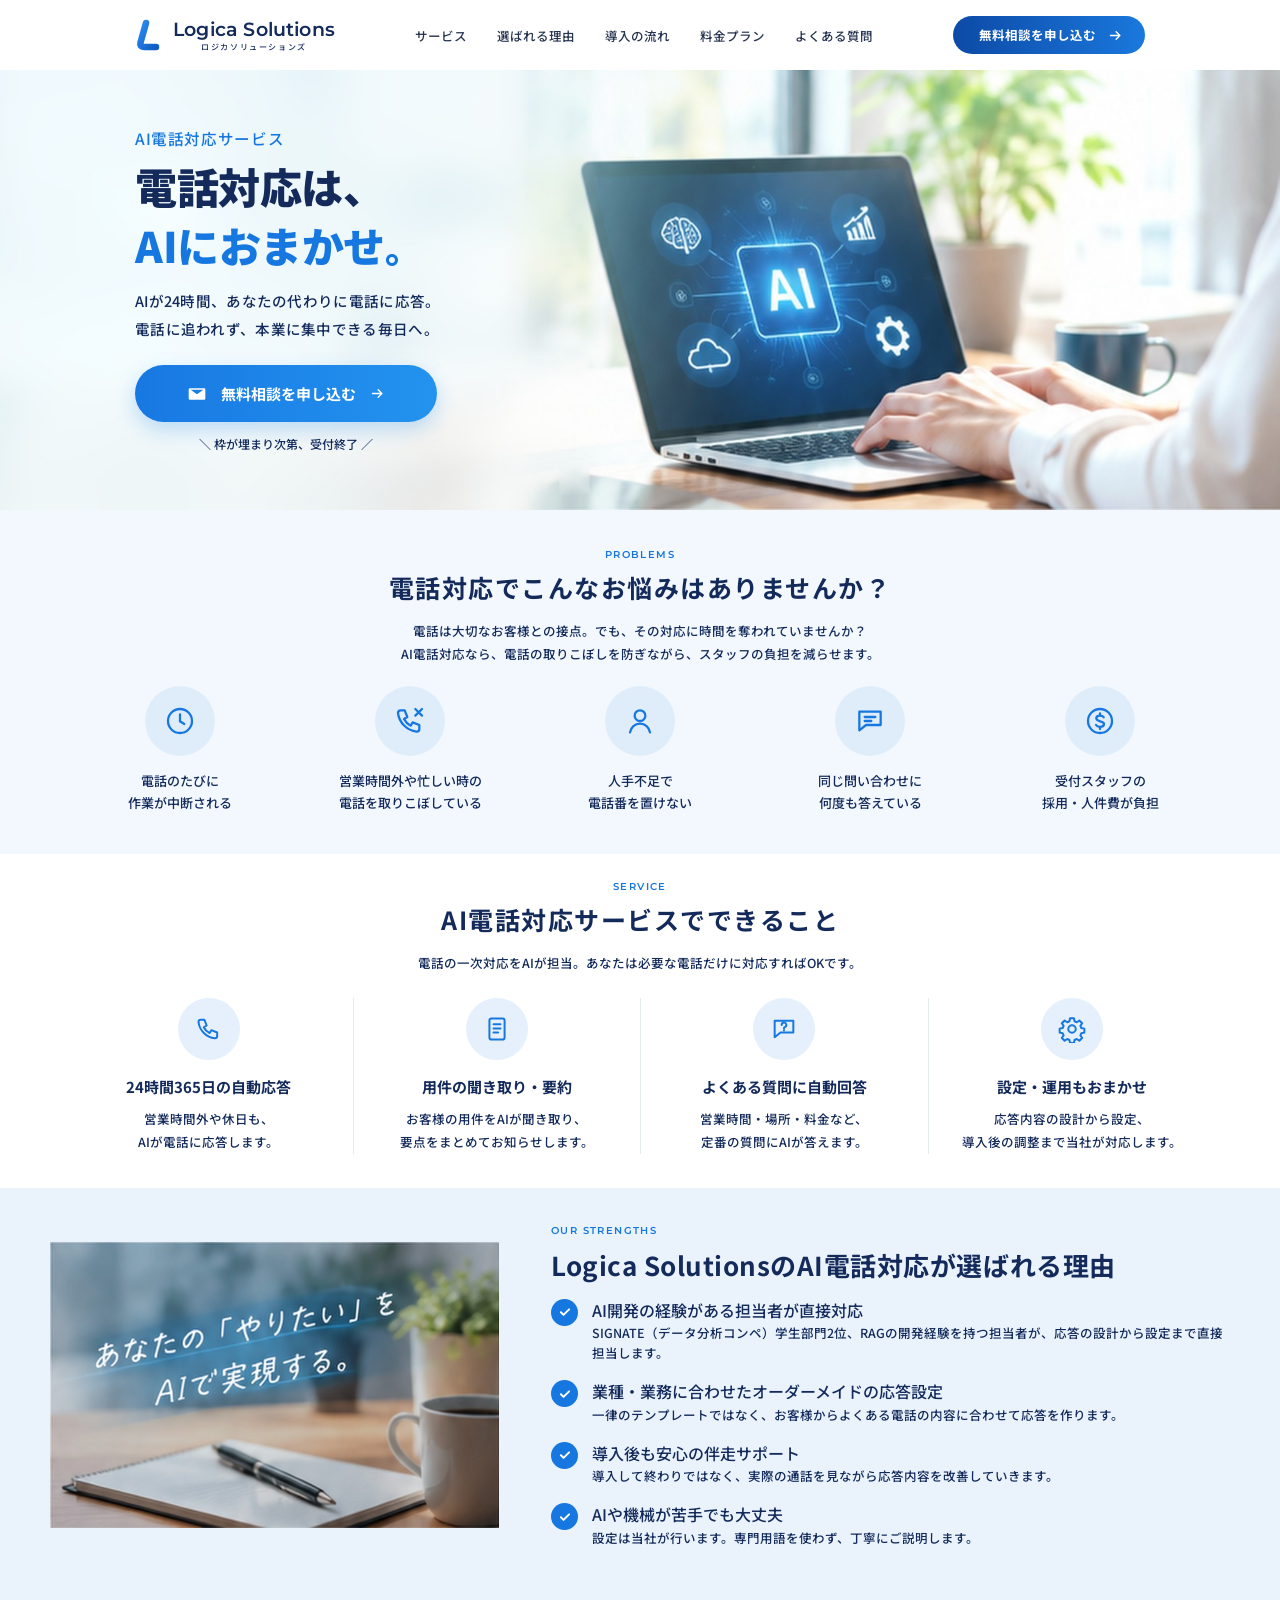
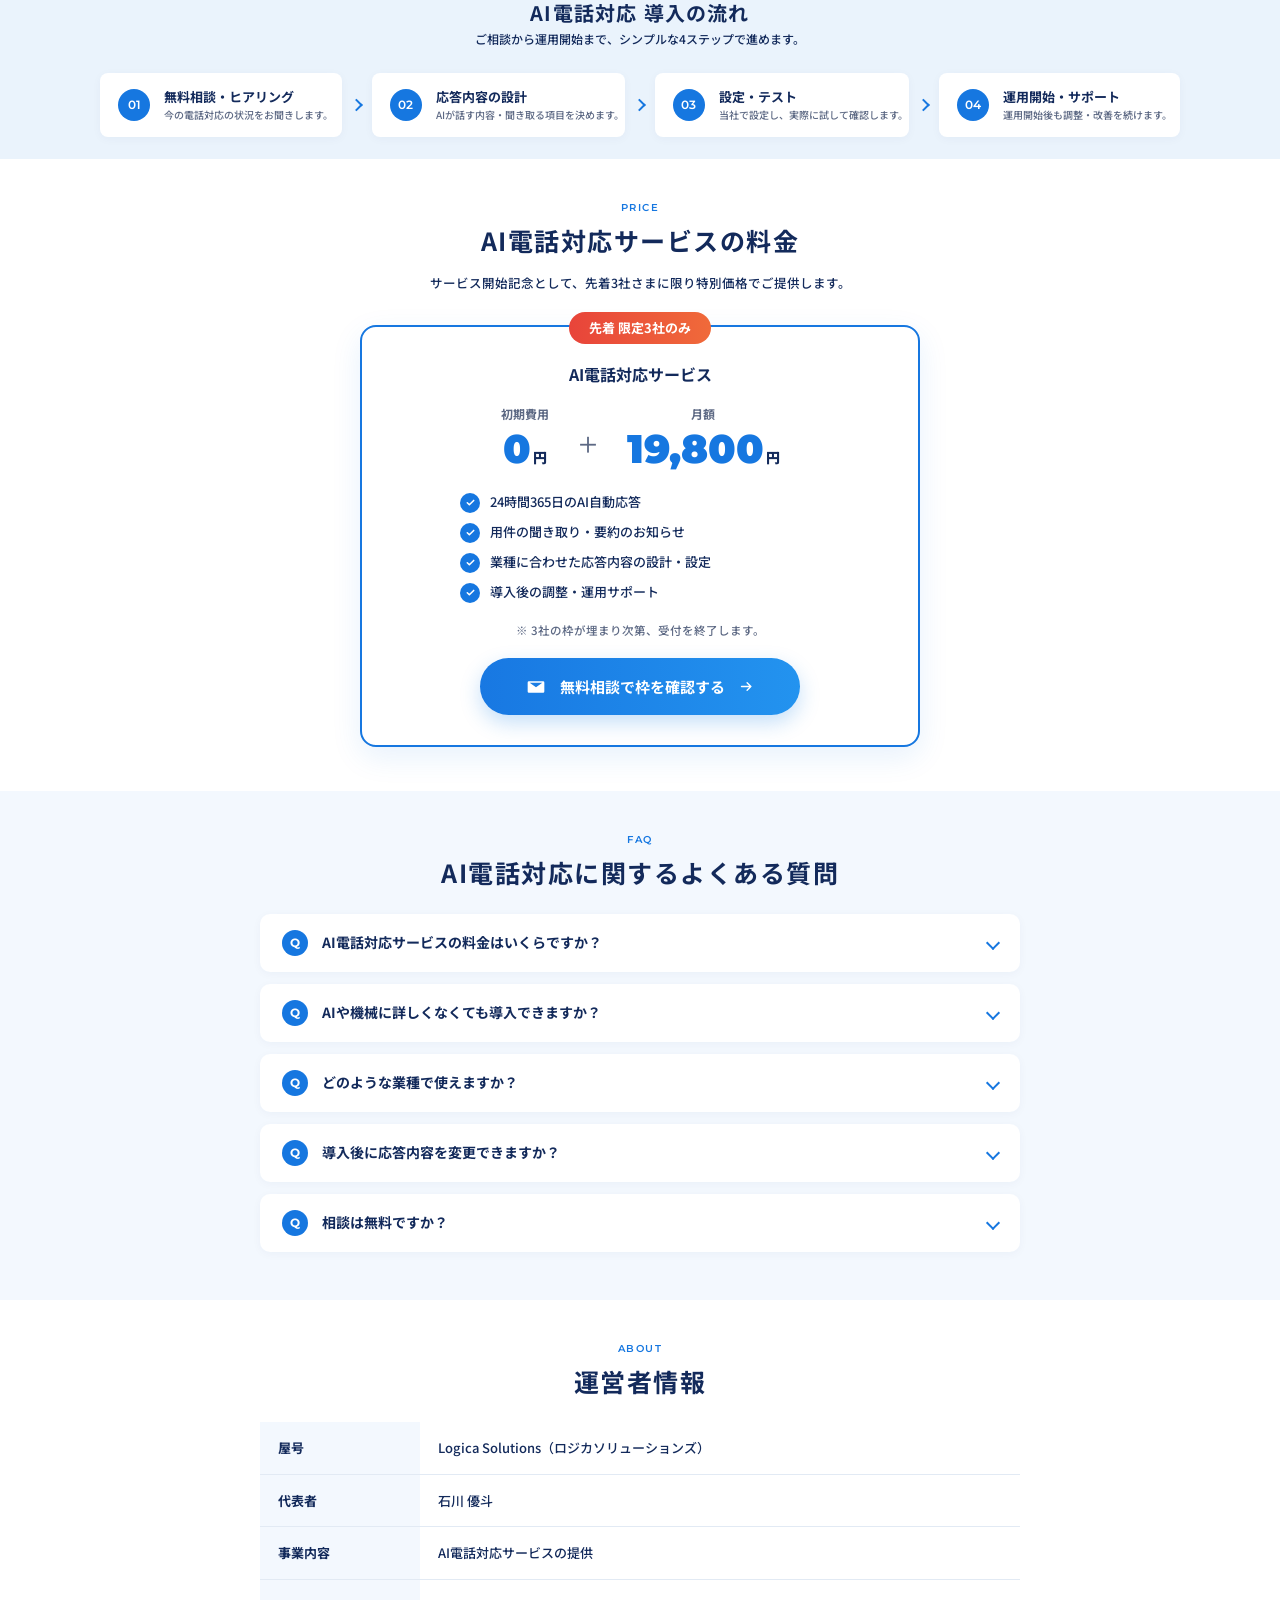
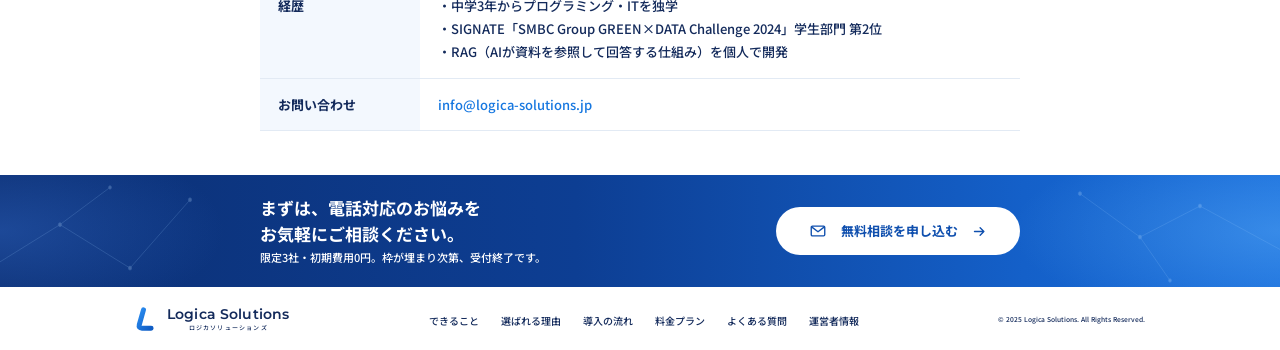
==== commit 53d3dd2a: "Add files via upload" ====
--- a/index.html
+++ b/index.html
@@ -1,569 +1,1876 @@
-<!DOCTYPE html>
+<!doctype html>
 <html lang="ja">
-<head>
-<meta charset="UTF-8">
-<meta name="viewport" content="width=device-width, initial-scale=1.0">
-
-<!-- ===== 基本SEO ===== -->
-<title>AI電話対応サービス｜電話の自動応答・受付をAIが代行｜Logica Solutions（ロジカソリューションズ）</title>
-<meta name="description" content="Logica Solutions（ロジカソリューションズ）のAI電話対応サービス。AIが24時間電話に自動応答し、用件を聞き取って要約してお知らせします。電話番の負担・取りこぼしをなくし、本業に集中できる環境に。限定3社、初期費用0円・月額19,800円。無料相談受付中。">
-<link rel="canonical" href="https://logica-solutions.jp/">
-<meta name="robots" content="index,follow,max-image-preview:large">
-<meta name="theme-color" content="#132a5b">
-<meta name="format-detection" content="telephone=no">
-
-<!-- ===== OGP / SNS（画像はSVGではなくPNG） ===== -->
-<meta property="og:type" content="website">
-<meta property="og:site_name" content="Logica Solutions">
-<meta property="og:locale" content="ja_JP">
-<meta property="og:url" content="https://logica-solutions.jp/">
-<meta property="og:title" content="AI電話対応サービス｜Logica Solutions">
-<meta property="og:description" content="AIが24時間電話に自動応答し、用件を要約してお知らせ。電話番の負担・取りこぼしをなくします。限定3社、初期費用0円・月額19,800円。">
-<meta property="og:image" content="https://logica-solutions.jp/images/ogp.png">
-<meta property="og:image:width" content="1200">
-<meta property="og:image:height" content="630">
-<meta property="og:image:alt" content="電話対応は、AIにおまかせ。AI電話対応サービス｜Logica Solutions">
-<meta name="twitter:card" content="summary_large_image">
-<meta name="twitter:title" content="AI電話対応サービス｜Logica Solutions">
-<meta name="twitter:description" content="AIが24時間電話に自動応答。限定3社、初期費用0円・月額19,800円。">
-<meta name="twitter:image" content="https://logica-solutions.jp/images/ogp.png">
-
-<link rel="icon" href="/favicon.svg" type="image/svg+xml">
-
-<!-- ===== 表示速度：ファーストビュー画像を先読み・フォントは非ブロッキング ===== -->
-<link rel="preload" as="image" href="/images/hero.jpg" fetchpriority="high">
-<link rel="preconnect" href="https://fonts.googleapis.com">
-<link rel="preconnect" href="https://fonts.gstatic.com" crossorigin>
-<link rel="stylesheet" href="https://fonts.googleapis.com/css2?family=Noto+Sans+JP:wght@400;500;700;900&family=Montserrat:wght@600;700&display=swap" media="print" onload="this.media='all'">
-<noscript><link rel="stylesheet" href="https://fonts.googleapis.com/css2?family=Noto+Sans+JP:wght@400;500;700;900&family=Montserrat:wght@600;700&display=swap"></noscript>
-
-<!-- ===== 構造化データ（JSON-LD） ===== -->
-<script type="application/ld+json">
-{
-  "@context": "https://schema.org",
-  "@graph": [
-    {
-      "@type": "Organization",
-      "@id": "https://logica-solutions.jp/#organization",
-      "name": "Logica Solutions",
-      "alternateName": ["ロジカソリューションズ", "ロジカ ソリューションズ", "ロジカソリューション", "Logica Solution", "LogicaSolutions"],
-      "url": "https://logica-solutions.jp/",
-      "logo": "https://logica-solutions.jp/favicon.svg",
-      "email": "info@logica-solutions.jp",
-      "image": "https://logica-solutions.jp/images/ogp.png",
-      "description": "AIが電話に自動応答するAI電話対応サービスを提供。",
-      "knowsAbout": ["AI電話対応", "AI電話代行", "電話自動応答", "AI受付", "ボイスボット", "業務効率化"]
-    },
-    {
-      "@type": "WebSite",
-      "@id": "https://logica-solutions.jp/#website",
-      "url": "https://logica-solutions.jp/",
-      "name": "Logica Solutions",
-      "alternateName": "ロジカソリューションズ",
-      "inLanguage": "ja",
-      "publisher": { "@id": "https://logica-solutions.jp/#organization" }
-    },
-    {
-      "@type": "WebPage",
-      "@id": "https://logica-solutions.jp/#webpage",
-      "url": "https://logica-solutions.jp/",
-      "name": "AI電話対応サービス｜電話の自動応答・受付をAIが代行｜Logica Solutions（ロジカソリューションズ）",
-      "description": "AIが24時間電話に自動応答し、用件を聞き取って要約してお知らせするAI電話対応サービス。限定3社、初期費用0円・月額19,800円。",
-      "inLanguage": "ja",
-      "isPartOf": { "@id": "https://logica-solutions.jp/#website" },
-      "about": { "@id": "https://logica-solutions.jp/#organization" },
-      "primaryImageOfPage": "https://logica-solutions.jp/images/hero.jpg"
-    },
-    {
-      "@type": "Service",
-      "@id": "https://logica-solutions.jp/#service",
-      "name": "AI電話対応サービス",
-      "alternateName": ["AI電話代行", "AI電話自動応答", "AI受付サービス"],
-      "description": "AIが24時間電話に自動応答し、用件の聞き取り・要約・お知らせまでを行うサービス。業種に合わせた応答内容の設定と導入後の運用サポート付き。",
-      "url": "https://logica-solutions.jp/",
-      "image": "https://logica-solutions.jp/images/ogp.png",
-      "provider": { "@id": "https://logica-solutions.jp/#organization" },
-      "areaServed": { "@type": "Country", "name": "日本" },
-      "serviceType": "AI電話対応",
-      "offers": {
-        "@type": "Offer",
-        "name": "限定3社 導入プラン（初期費用0円）",
-        "url": "https://logica-solutions.jp/#price",
-        "price": "19800",
-        "priceCurrency": "JPY",
-        "availability": "https://schema.org/LimitedAvailability",
-        "priceSpecification": [
-          { "@type": "UnitPriceSpecification", "name": "月額料金", "price": "19800", "priceCurrency": "JPY", "referenceQuantity": { "@type": "QuantitativeValue", "value": 1, "unitCode": "MON" } },
-          { "@type": "PriceSpecification", "name": "初期費用", "price": "0", "priceCurrency": "JPY" }
+  <head>
+    <meta charset="UTF-8" />
+    <meta name="viewport" content="width=device-width, initial-scale=1.0" />
+
+    <!-- ===== 基本SEO ===== -->
+    <title>
+      AI電話対応サービス｜電話の自動応答・受付をAIが代行｜Logica
+      Solutions（ロジカソリューションズ）
+    </title>
+    <meta
+      name="description"
+      content="Logica Solutions（ロジカソリューションズ）のAI電話対応サービス。AIが24時間電話に自動応答し、用件を聞き取って要約してお知らせします。電話番の負担・取りこぼしをなくし、本業に集中できる環境に。限定3社、初期費用0円・月額19,800円。無料相談受付中。"
+    />
+    <link rel="canonical" href="https://logica-solutions.jp/" />
+    <meta name="robots" content="index,follow,max-image-preview:large" />
+    <meta name="theme-color" content="#132a5b" />
+    <meta name="format-detection" content="telephone=no" />
+
+    <!-- ===== OGP / SNS（画像はSVGではなくPNG） ===== -->
+    <meta property="og:type" content="website" />
+    <meta property="og:site_name" content="Logica Solutions" />
+    <meta property="og:locale" content="ja_JP" />
+    <meta property="og:url" content="https://logica-solutions.jp/" />
+    <meta property="og:title" content="AI電話対応サービス｜Logica Solutions" />
+    <meta
+      property="og:description"
+      content="AIが24時間電話に自動応答し、用件を要約してお知らせ。電話番の負担・取りこぼしをなくします。限定3社、初期費用0円・月額19,800円。"
+    />
+    <meta
+      property="og:image"
+      content="https://logica-solutions.jp/images/ogp.png"
+    />
+    <meta property="og:image:width" content="1200" />
+    <meta property="og:image:height" content="630" />
+    <meta
+      property="og:image:alt"
+      content="電話対応は、AIにおまかせ。AI電話対応サービス｜Logica Solutions"
+    />
+    <meta name="twitter:card" content="summary_large_image" />
+    <meta name="twitter:title" content="AI電話対応サービス｜Logica Solutions" />
+    <meta
+      name="twitter:description"
+      content="AIが24時間電話に自動応答。限定3社、初期費用0円・月額19,800円。"
+    />
+    <meta
+      name="twitter:image"
+      content="https://logica-solutions.jp/images/ogp.png"
+    />
+
+    <link rel="icon" href="/favicon.svg" type="image/svg+xml" />
+
+    <!-- ===== 表示速度：ファーストビュー画像を先読み・フォントは非ブロッキング ===== -->
+    <link
+      rel="preload"
+      as="image"
+      href="/images/hero.jpg"
+      fetchpriority="high"
+    />
+    <link rel="preconnect" href="https://fonts.googleapis.com" />
+    <link rel="preconnect" href="https://fonts.gstatic.com" crossorigin />
+    <link
+      rel="stylesheet"
+      href="https://fonts.googleapis.com/css2?family=Noto+Sans+JP:wght@400;500;700;900&family=Montserrat:wght@600;700&display=swap"
+      media="print"
+      onload="this.media = 'all'"
+    />
+    <noscript
+      ><link
+        rel="stylesheet"
+        href="https://fonts.googleapis.com/css2?family=Noto+Sans+JP:wght@400;500;700;900&family=Montserrat:wght@600;700&display=swap"
+    /></noscript>
+
+    <!-- ===== 構造化データ（JSON-LD） ===== -->
+    <script type="application/ld+json">
+      {
+        "@context": "https://schema.org",
+        "@graph": [
+          {
+            "@type": "Person",
+            "@id": "https://logica-solutions.jp/#founder",
+            "name": "石川 優斗",
+            "jobTitle": "代表",
+            "worksFor": { "@id": "https://logica-solutions.jp/#organization" },
+            "knowsAbout": ["RAG", "生成AI", "データ分析", "機械学習", "AI電話対応"],
+            "award": "SIGNATE「SMBC Group GREEN×DATA Challenge 2024」学生部門 第2位"
+          },
+          {
+            "@type": "Organization",
+            "@id": "https://logica-solutions.jp/#organization",
+            "name": "Logica Solutions",
+            "alternateName": [
+              "ロジカソリューションズ",
+              "ロジカ ソリューションズ",
+              "ロジカソリューション",
+              "Logica Solution",
+              "LogicaSolutions"
+            ],
+            "url": "https://logica-solutions.jp/",
+            "logo": "https://logica-solutions.jp/favicon.svg",
+            "email": "info@logica-solutions.jp",
+            "image": "https://logica-solutions.jp/images/ogp.png",
+            "description": "AIが電話に自動応答するAI電話対応サービスを提供。",
+            "founder": { "@id": "https://logica-solutions.jp/#founder" },
+            "knowsAbout": [
+              "AI電話対応",
+              "AI電話代行",
+              "電話自動応答",
+              "AI受付",
+              "ボイスボット",
+              "業務効率化"
+            ]
+          },
+          {
+            "@type": "WebSite",
+            "@id": "https://logica-solutions.jp/#website",
+            "url": "https://logica-solutions.jp/",
+            "name": "Logica Solutions",
+            "alternateName": "ロジカソリューションズ",
+            "inLanguage": "ja",
+            "publisher": { "@id": "https://logica-solutions.jp/#organization" }
+          },
+          {
+            "@type": "WebPage",
+            "@id": "https://logica-solutions.jp/#webpage",
+            "url": "https://logica-solutions.jp/",
+            "name": "AI電話対応サービス｜電話の自動応答・受付をAIが代行｜Logica Solutions（ロジカソリューションズ）",
+            "description": "AIが24時間電話に自動応答し、用件を聞き取って要約してお知らせするAI電話対応サービス。限定3社、初期費用0円・月額19,800円。",
+            "inLanguage": "ja",
+            "isPartOf": { "@id": "https://logica-solutions.jp/#website" },
+            "about": { "@id": "https://logica-solutions.jp/#organization" },
+            "primaryImageOfPage": "https://logica-solutions.jp/images/hero.jpg"
+          },
+          {
+            "@type": "Service",
+            "@id": "https://logica-solutions.jp/#service",
+            "name": "AI電話対応サービス",
+            "alternateName": ["AI電話代行", "AI電話自動応答", "AI受付サービス"],
+            "description": "AIが24時間電話に自動応答し、用件の聞き取り・要約・お知らせまでを行うサービス。業種に合わせた応答内容の設定と導入後の運用サポート付き。",
+            "url": "https://logica-solutions.jp/",
+            "image": "https://logica-solutions.jp/images/ogp.png",
+            "provider": { "@id": "https://logica-solutions.jp/#organization" },
+            "areaServed": { "@type": "Country", "name": "日本" },
+            "serviceType": "AI電話対応",
+            "offers": {
+              "@type": "Offer",
+              "name": "限定3社 導入プラン（初期費用0円）",
+              "url": "https://logica-solutions.jp/#price",
+              "price": "19800",
+              "priceCurrency": "JPY",
+              "availability": "https://schema.org/LimitedAvailability",
+              "priceSpecification": [
+                {
+                  "@type": "UnitPriceSpecification",
+                  "name": "月額料金",
+                  "price": "19800",
+                  "priceCurrency": "JPY",
+                  "referenceQuantity": {
+                    "@type": "QuantitativeValue",
+                    "value": 1,
+                    "unitCode": "MON"
+                  }
+                },
+                {
+                  "@type": "PriceSpecification",
+                  "name": "初期費用",
+                  "price": "0",
+                  "priceCurrency": "JPY"
+                }
+              ]
+            }
+          },
+          {
+            "@type": "FAQPage",
+            "@id": "https://logica-solutions.jp/#faq",
+            "mainEntity": [
+              {
+                "@type": "Question",
+                "name": "AI電話対応サービスの料金はいくらですか？",
+                "acceptedAnswer": {
+                  "@type": "Answer",
+                  "text": "現在、限定3社に限り初期費用0円、月額19,800円でご提供しています。枠が埋まり次第、受付を終了します。"
+                }
+              },
+              {
+                "@type": "Question",
+                "name": "AIや機械に詳しくなくても導入できますか？",
+                "acceptedAnswer": {
+                  "@type": "Answer",
+                  "text": "はい、問題ありません。応答内容の設計から設定まで当社が行います。専門用語を使わずに丁寧にご説明しますので、AIが初めての方でも安心してご利用いただけます。"
+                }
+              },
+              {
+                "@type": "Question",
+                "name": "どのような業種で使えますか？",
+                "acceptedAnswer": {
+                  "@type": "Answer",
+                  "text": "電話での問い合わせや予約の受付が多い業種を中心に、幅広くご利用いただけます。業種や業務に合わせて応答内容をオーダーメイドで設定します。"
+                }
+              },
+              {
+                "@type": "Question",
+                "name": "導入後に応答内容を変更できますか？",
+                "acceptedAnswer": {
+                  "@type": "Answer",
+                  "text": "はい。導入して終わりではなく、実際の通話状況を見ながら応答内容の調整・改善まで継続的にサポートします。"
+                }
+              },
+              {
+                "@type": "Question",
+                "name": "相談は無料ですか？",
+                "acceptedAnswer": {
+                  "@type": "Answer",
+                  "text": "はい、ご相談・ヒアリングは無料です。現在の電話対応の状況をお聞きしたうえで、導入イメージをご提案します。"
+                }
+              }
+            ]
+          }
         ]
       }
-    },
-    {
-      "@type": "FAQPage",
-      "@id": "https://logica-solutions.jp/#faq",
-      "mainEntity": [
-        { "@type": "Question", "name": "AI電話対応サービスの料金はいくらですか？",
-          "acceptedAnswer": { "@type": "Answer", "text": "現在、限定3社に限り初期費用0円、月額19,800円でご提供しています。枠が埋まり次第、受付を終了します。" } },
-        { "@type": "Question", "name": "AIや機械に詳しくなくても導入できますか？",
-          "acceptedAnswer": { "@type": "Answer", "text": "はい、問題ありません。応答内容の設計から設定まで当社が行います。専門用語を使わずに丁寧にご説明しますので、AIが初めての方でも安心してご利用いただけます。" } },
-        { "@type": "Question", "name": "どのような業種で使えますか？",
-          "acceptedAnswer": { "@type": "Answer", "text": "電話での問い合わせや予約の受付が多い業種を中心に、幅広くご利用いただけます。業種や業務に合わせて応答内容をオーダーメイドで設定します。" } },
-        { "@type": "Question", "name": "導入後に応答内容を変更できますか？",
-          "acceptedAnswer": { "@type": "Answer", "text": "はい。導入して終わりではなく、実際の通話状況を見ながら応答内容の調整・改善まで継続的にサポートします。" } },
-        { "@type": "Question", "name": "相談は無料ですか？",
-          "acceptedAnswer": { "@type": "Answer", "text": "はい、ご相談・ヒアリングは無料です。現在の電話対応の状況をお聞きしたうえで、導入イメージをご提案します。" } }
-      ]
-    }
-  ]
-}
-</script>
-
-<style>
-  :root{
-    --blue:#1677e0;
-    --blue-btn:#1c84e8;
-    --blue-dark:#0f4fae;
-    --navy:#132a5b;
-    --text:#26334f;
-    --muted:#5d6984;
-    --bg1:#f3f8fe;
-    --bg2:#eaf3fc;
-    --line:#e2eaf4;
-  }
-  *{box-sizing:border-box;margin:0;padding:0}
-  html{scroll-behavior:smooth;scroll-padding-top:80px}
-  body{font-family:"Noto Sans JP","Noto Sans CJK JP","Hiragino Sans","Hiragino Kaku Gothic ProN",Meiryo,sans-serif;font-weight:500;color:var(--text);background:#fff;line-height:1.7;-webkit-font-smoothing:antialiased}
-  a{color:inherit;text-decoration:none}
-  img{max-width:100%;display:block}
-  ul,ol{list-style:none}
-  .wrap{width:min(1010px,100% - 40px);margin-inline:auto}
-  .en{font-family:"Montserrat",sans-serif;letter-spacing:.14em}
-  .arrow{width:15px;height:15px;flex-shrink:0}
-  .sr-only{position:absolute;width:1px;height:1px;overflow:hidden;clip:rect(0 0 0 0);white-space:nowrap}
-
-  /* ---------- Header ---------- */
-  .header{position:sticky;top:0;z-index:50;background:#fff}
-  .header__in{height:70px;display:flex;align-items:center;justify-content:space-between}
-  .logo{display:flex;align-items:center;gap:12px}
-  .logo__mark{width:26px;height:34px}
-  .logo__txt{display:flex;flex-direction:column;align-items:center;line-height:1}
-  .logo__name{font-family:"Montserrat",sans-serif;font-weight:600;font-size:19px;color:var(--navy);letter-spacing:.01em}
-  .logo__kana{font-size:8px;color:var(--navy);letter-spacing:.2em;margin-top:4px;font-weight:500}
-  .gnav ul{display:flex;gap:30px}
-  .gnav a{font-size:12.5px;color:var(--text);font-weight:500}
-  .gnav a:hover{color:var(--blue)}
-  .h-btn{display:inline-flex;align-items:center;gap:12px;background:linear-gradient(90deg,#0d4aa6,#1a78dd);color:#fff;font-size:12.5px;font-weight:700;height:38px;padding:0 22px 0 26px;border-radius:999px}
-  .h-btn:hover{filter:brightness(1.08)}
-  .menu-btn{display:none;width:40px;height:40px;border:0;background:none;cursor:pointer}
-  .menu-btn span{display:block;width:22px;height:2px;margin:5px auto;background:var(--navy)}
-
-  /* ---------- Hero ---------- */
-  .hero{position:relative;min-height:440px;display:flex;align-items:center;padding:30px 0;background:#eef4fa url(/images/hero.jpg) center right/cover no-repeat}
-  .hero .wrap{display:flex;align-items:center}
-  .hero__lead{font-size:15.5px;color:var(--blue);font-weight:500;letter-spacing:.04em;margin-bottom:4px}
-  .hero__ttl{font-size:42px;font-weight:900;line-height:1.42;color:var(--navy);letter-spacing:-.01em;margin-bottom:12px}
-  .hero__ttl span{color:var(--blue)}
-  .hero__ttl .sm{font-size:.86em}
-  .hero__desc{font-size:14.5px;line-height:1.95;color:var(--navy);margin-bottom:22px;letter-spacing:.02em}
-  .hero__btn{display:inline-flex;align-items:center;justify-content:center;gap:14px;width:302px;height:57px;border-radius:999px;background:linear-gradient(90deg,#1878e2,#2393ef);color:#fff;font-weight:700;font-size:15px;box-shadow:0 8px 20px rgba(28,132,232,.25);transition:transform .2s}
-  .hero__btn:hover{transform:translateY(-2px)}
-  .hero__btn .mail{width:20px;height:20px}
-  .hero__note{width:302px;text-align:center;font-size:12px;color:var(--navy);margin-top:12px}
-
-  /* ---------- Section head ---------- */
-  .sh{text-align:center}
-  .sh__en{display:block;font-size:10px;font-weight:600;color:var(--blue);margin-bottom:6px}
-  .sh__ttl{font-size:25px;font-weight:700;color:var(--navy);letter-spacing:.06em;line-height:1.5}
-  .sh__desc{font-size:12.5px;line-height:1.9;color:var(--navy);margin-top:12px}
-
-  /* ---------- Worries ---------- */
-  .worries{background:var(--bg1);padding:36px 0 40px}
-  .worries__list{display:grid;grid-template-columns:repeat(5,1fr);margin:20px -70px 0}
-  .worries__list li{text-align:center}
-  .ic{width:70px;height:70px;border-radius:50%;background:#dfedfb;display:flex;align-items:center;justify-content:center;margin:0 auto 14px;color:var(--blue)}
-  .ic svg{width:32px;height:32px}
-  .worries__list p{font-size:13px;line-height:1.7;color:var(--navy)}
-
-  /* ---------- Strengths ---------- */
-  .strengths{background:var(--bg2);padding:34px 0 34px}
-  .strengths__in{display:flex;align-items:center;gap:52px;width:min(1180px,100% - 40px);margin-inline:auto}
-  .strengths__img{flex:0 0 449px;max-width:45%}
-  .strengths__img img{width:100%;height:auto;aspect-ratio:359/229;object-fit:cover}
-  .strengths__body .sh{text-align:left}
-  .strengths__body .sh__ttl{font-size:26px;letter-spacing:.02em}
-  .checks{margin-top:14px;display:grid;gap:16px}
-  .checks li{display:flex;gap:14px}
-  .chk{flex:0 0 27px;height:27px;border-radius:50%;background:var(--blue);display:flex;align-items:center;justify-content:center;margin-top:1px}
-  .chk svg{width:14px;height:14px}
-  .checks h3{font-size:16px;font-weight:500;color:var(--navy);line-height:1.6}
-  .checks p{font-size:12.5px;color:var(--navy);line-height:1.6}
-
-  /* ---------- Services ---------- */
-  .services{padding:24px 0 34px}
-  .services__list{display:grid;grid-template-columns:repeat(4,1fr);margin:24px -70px 0}
-  .services__list li{text-align:center;padding:0 16px}
-  .services__list li + li{border-left:1px solid var(--line)}
-  .services .ic{width:62px;height:62px;background:#e5f0fc;margin-bottom:14px}
-  .services .ic svg{width:28px;height:28px}
-  .services h3{font-size:15px;font-weight:700;color:var(--navy);margin-bottom:8px}
-  .services p{font-size:12.5px;line-height:1.85;color:var(--navy)}
-
-  /* ---------- Flow ---------- */
-  .flow{background:var(--bg2);padding:16px 0 22px}
-  .flow .sh__ttl{font-size:20px}
-  .flow .sh__desc{font-size:12px;margin-top:0}
-  .flow__list{display:grid;grid-template-columns:repeat(4,1fr);gap:30px;margin:22px -35px 0}
-  .step{position:relative;height:64px;background:#fff;border-radius:8px;display:flex;align-items:center;gap:14px;padding:0 18px;box-shadow:0 2px 10px rgba(19,42,91,.04)}
-  .step:not(:last-child)::after{content:"";position:absolute;right:-19px;top:50%;width:7px;height:7px;border-top:2px solid var(--blue);border-right:2px solid var(--blue);transform:translateY(-50%) rotate(45deg)}
-  .step__n{flex:0 0 32px;height:32px;border-radius:50%;background:var(--blue);color:#fff;font-family:"Montserrat",sans-serif;font-weight:600;font-size:12px;display:flex;align-items:center;justify-content:center}
-  .step h3{font-size:13px;font-weight:700;color:var(--navy);line-height:1.5}
-  .step p{font-size:10px;color:var(--muted);line-height:1.5;white-space:nowrap}
-
-  /* ---------- Price ---------- */
-  .price{padding:40px 0 44px}
-  .plan{position:relative;max-width:560px;margin:30px auto 0;border:2px solid var(--blue);border-radius:16px;background:#fff;padding:34px 34px 30px;text-align:center;box-shadow:0 10px 30px rgba(22,119,224,.10)}
-  .plan__tag{position:absolute;top:-15px;left:50%;transform:translateX(-50%);background:linear-gradient(90deg,#e8443a,#f06a3a);color:#fff;font-size:13px;font-weight:700;padding:5px 20px;border-radius:999px;white-space:nowrap}
-  .plan__name{font-size:16px;font-weight:700;color:var(--navy)}
-  .plan__prices{display:flex;justify-content:center;align-items:flex-end;gap:28px;margin:16px 0 18px;flex-wrap:wrap}
-  .plan__item{display:flex;flex-direction:column;align-items:center}
-  .plan__label{font-size:12px;color:var(--muted);font-weight:700}
-  .plan__val{font-size:40px;font-weight:900;color:var(--blue);line-height:1.2;font-family:"Montserrat","Noto Sans JP",sans-serif}
-  .plan__val small{font-size:14px;color:var(--navy);margin-left:2px;font-family:"Noto Sans JP",sans-serif}
-  .plan__plus{font-size:22px;color:var(--muted);padding-bottom:10px}
-  .plan__list{text-align:left;display:grid;gap:8px;max-width:360px;margin:0 auto 18px;font-size:13px;color:var(--navy)}
-  .plan__list li{display:flex;gap:10px;align-items:flex-start}
-  .plan__list .chk{flex:0 0 20px;height:20px;margin-top:2px}
-  .plan__list .chk svg{width:11px;height:11px}
-  .plan__note{font-size:11.5px;color:var(--muted);line-height:1.7}
-  .plan .hero__btn{margin-top:18px;width:100%;max-width:320px}
-  .hero__offer{display:inline-flex;align-items:center;gap:10px;background:#fff;border:1px solid #f3c7c2;border-radius:999px;padding:5px 16px 5px 6px;margin-bottom:16px;font-size:13px;color:var(--navy);font-weight:700;box-shadow:0 4px 12px rgba(19,42,91,.06)}
-  .hero__offer b{background:#e8443a;color:#fff;border-radius:999px;padding:2px 10px;font-size:12px}
-  .hero__offer em{font-style:normal;color:#e8443a}
-
-  /* ---------- FAQ ---------- */
-  .faq{background:var(--bg1);padding:40px 0 48px}
-  .faq__list{max-width:760px;margin:22px auto 0;display:grid;gap:12px}
-  .faq details{background:#fff;border-radius:10px;box-shadow:0 2px 10px rgba(19,42,91,.04)}
-  .faq summary{list-style:none;cursor:pointer;display:flex;gap:14px;align-items:center;padding:16px 22px;font-size:14px;font-weight:700;color:var(--navy)}
-  .faq summary::-webkit-details-marker{display:none}
-  .faq summary::after{content:"";margin-left:auto;flex:0 0 8px;height:8px;border-right:2px solid var(--blue);border-bottom:2px solid var(--blue);transform:rotate(45deg);transition:transform .2s}
-  .faq details[open] summary::after{transform:rotate(-135deg)}
-  .faq__q,.faq__a{flex:0 0 26px;height:26px;border-radius:50%;display:flex;align-items:center;justify-content:center;font-family:"Montserrat",sans-serif;font-size:12px;font-weight:700}
-  .faq__q{background:var(--blue);color:#fff}
-  .faq__a{background:#e5f0fc;color:var(--blue)}
-  .faq__body{display:flex;gap:14px;padding:0 22px 18px;font-size:13px;line-height:1.9;color:var(--navy)}
-
-  /* ---------- About ---------- */
-  .about{padding:40px 0 44px}
-  .about__tbl{max-width:760px;margin:22px auto 0;width:100%;border-collapse:collapse;font-size:13px;color:var(--navy)}
-  .about__tbl th,.about__tbl td{padding:14px 18px;border-bottom:1px solid var(--line);text-align:left;vertical-align:top;line-height:1.8}
-  .about__tbl th{width:160px;background:var(--bg1);font-weight:700}
-
-  /* ---------- CTA ---------- */
-  .cta{position:relative;overflow:hidden;color:#fff;padding:20px 0;
-    background:linear-gradient(90deg,#0c2f73 0%,#0d3e93 45%,#1460c9 80%,#1a6fdc 100%)}
-  .cta::before{content:"";position:absolute;inset:0;
-    background:
-      radial-gradient(ellipse 30% 120% at 100% 50%,rgba(110,190,255,.35),transparent 70%),
-      radial-gradient(ellipse 25% 120% at 0% 50%,rgba(60,120,220,.35),transparent 70%)}
-  .cta svg.net{position:absolute;inset:0;width:100%;height:100%;opacity:.25}
-  .cta__in{position:relative;display:flex;align-items:center;justify-content:space-between;width:min(760px,100% - 40px);margin-inline:auto;gap:30px}
-  .cta__ttl{font-size:17px;font-weight:700;line-height:1.5}
-  .cta__sub{font-size:11px;margin-top:2px}
-  .cta__btn{display:inline-flex;align-items:center;justify-content:center;gap:14px;flex:0 0 244px;height:48px;border-radius:999px;background:#fff;color:var(--blue-dark);font-size:13px;font-weight:700;transition:transform .2s}
-  .cta__btn:hover{transform:translateY(-2px)}
-  .cta__btn .mail{width:18px;height:18px}
-
-  /* ---------- Footer ---------- */
-  .footer{padding:18px 0}
-  .footer__in{display:flex;align-items:center;justify-content:space-between;gap:20px}
-  .footer .logo__mark{width:20px;height:26px}
-  .footer .logo__name{font-size:14px}
-  .footer .logo__kana{font-size:6px}
-  .fnav ul{display:flex;gap:22px}
-  .fnav a{font-size:10px;color:var(--navy)}
-  .copy{font-size:8px;color:var(--navy)}
-
-  /* ---------- Responsive ---------- */
-  @media (max-width:1160px){.worries__list,.services__list,.flow__list{margin-inline:0}.step p{white-space:normal}}
-  @media (max-width:960px){
-    .gnav,.h-btn{display:none}
-    .menu-btn{display:block}
-    .header.open .gnav{display:block;position:absolute;top:70px;left:0;right:0;background:#fff;padding:10px 20px;box-shadow:0 8px 16px rgba(0,0,0,.06)}
-    .header.open .gnav ul{flex-direction:column;gap:0}
-    .header.open .gnav a{display:block;padding:12px 0;font-size:15px}
-    .hero{height:auto;padding:36px 0 300px;background-position:72% bottom;background-size:auto 100%}
-    .hero::before{content:"";position:absolute;inset:0;background:linear-gradient(180deg,rgba(243,248,254,.96) 50%,rgba(243,248,254,0) 68%)}
-    .hero .wrap{position:relative}
-    .hero__ttl{font-size:32px}
-    .worries__list{grid-template-columns:repeat(3,1fr);row-gap:28px}
-    .strengths__in{flex-direction:column;gap:28px}
-    .strengths__img{flex:none;max-width:560px;width:100%}
-    .services__list{grid-template-columns:repeat(2,1fr);row-gap:32px}
-    .services__list li:nth-child(3){border-left:0}
-    .flow__list{grid-template-columns:repeat(2,1fr)}
-    .step:nth-child(2)::after{display:none}
-    .cta__in{flex-direction:column;text-align:center}
-    .cta__btn{flex:none;width:244px}
-    .footer__in{flex-direction:column}
-    .fnav ul{flex-wrap:wrap;justify-content:center;gap:10px 18px}
-  }
-  @media (max-width:560px){
-    .hero__ttl{font-size:24px}
-    .hero__desc br{display:none}
-    .hero__btn,.hero__note{width:100%}
-    .sh__ttl{font-size:21px}
-    .sh__desc br{display:none}
-    .worries__list{grid-template-columns:repeat(2,1fr)}
-    .services__list{grid-template-columns:1fr}
-    .services__list li + li{border-left:0;border-top:1px solid var(--line);padding-top:28px}
-    .flow__list{grid-template-columns:1fr;gap:20px}
-    .step:not(:last-child)::after,.step:nth-child(2)::after{display:block;right:50%;top:auto;bottom:-13px;transform:translateX(50%) rotate(135deg)}
-    .step p{white-space:normal}
-    .plan{padding:30px 20px 24px}
-    .plan__val{font-size:34px}
-    .hero__offer{font-size:12px;flex-wrap:wrap;border-radius:14px}
-    .faq summary{padding:14px 16px;font-size:13.5px}
-    .faq__body{padding:0 16px 16px}
-    .about__tbl th,.about__tbl td{display:block;width:100%}
-    .about__tbl th{border-bottom:0}
-  }
-</style>
-</head>
-<body>
-
-<svg width="0" height="0" style="position:absolute" aria-hidden="true">
-  <defs>
-    <linearGradient id="logoGrad" x1="0" y1="0" x2="1" y2="1">
-      <stop offset="0" stop-color="#2a8cf0"/><stop offset="1" stop-color="#0f5cc4"/>
-    </linearGradient>
-    <symbol id="logo-mark" viewBox="0 0 26 34">
-      <path d="M11 5 L5.5 24.5 Q4.3 29 9 29 L21 29" fill="none" stroke="url(#logoGrad)" stroke-width="6.5" stroke-linecap="round" stroke-linejoin="round"/>
-    </symbol>
-    <symbol id="i-arrow" viewBox="0 0 24 24"><path d="M4 12h15M13 6l6 6-6 6" fill="none" stroke="currentColor" stroke-width="2.2" stroke-linecap="round" stroke-linejoin="round"/></symbol>
-    <symbol id="i-mail-fill" viewBox="0 0 24 24"><path fill="currentColor" d="M3.5 5h17A1.5 1.5 0 0 1 22 6.5v11a1.5 1.5 0 0 1-1.5 1.5h-17A1.5 1.5 0 0 1 2 17.5v-11A1.5 1.5 0 0 1 3.5 5zm.9 2L12 12.3 19.6 7H4.4z"/></symbol>
-    <symbol id="i-mail" viewBox="0 0 24 24"><g fill="none" stroke="currentColor" stroke-width="1.8" stroke-linejoin="round"><rect x="3" y="5.5" width="18" height="13" rx="1.5"/><path d="M3.5 6.5l8.5 6.5 8.5-6.5"/></g></symbol>
-    <symbol id="i-check" viewBox="0 0 24 24"><path d="M5 12.5l4.5 4.5L19 7.5" fill="none" stroke="#fff" stroke-width="3.4" stroke-linecap="round" stroke-linejoin="round"/></symbol>
-  </defs>
-</svg>
-
-<!-- Header -->
-<header class="header" id="top">
-  <div class="wrap header__in">
-    <a href="/" class="logo" aria-label="Logica Solutions（ロジカソリューションズ）トップへ">
-      <svg class="logo__mark" aria-hidden="true"><use href="#logo-mark"/></svg>
-      <span class="logo__txt"><span class="logo__name">Logica Solutions</span><span class="logo__kana">ロジカソリューションズ</span></span>
-    </a>
-    <nav class="gnav" aria-label="メインメニュー">
-      <ul>
-        <li><a href="#service">できること</a></li>
-        <li><a href="#reason">選ばれる理由</a></li>
-        <li><a href="#flow">導入の流れ</a></li>
-        <li><a href="#price">料金プラン</a></li>
-        <li><a href="#faq">よくある質問</a></li>
-      </ul>
-    </nav>
-    <a href="#contact" class="h-btn">無料相談を申し込む<svg class="arrow" aria-hidden="true"><use href="#i-arrow"/></svg></a>
-    <button class="menu-btn" aria-label="メニューを開く" aria-expanded="false"><span></span><span></span><span></span></button>
-  </div>
-</header>
-
-<main>
-  <!-- Hero -->
-  <section class="hero" aria-labelledby="hero-ttl">
-    <div class="wrap">
-      <div class="hero__txt">
-        <p class="hero__offer"><b>限定3社</b>初期費用<em>0円</em>・月額<em>19,800円</em></p>
-        <p class="hero__lead">AI電話対応サービス</p>
-        <h1 class="hero__ttl" id="hero-ttl">電話対応は、<br><span>AIにおまかせ<span class="sm">。</span></span><span class="sr-only">｜Logica Solutions（ロジカソリューションズ）のAI電話対応サービス</span></h1>
-        <p class="hero__desc">AIが24時間、あなたの代わりに電話に応答。<br>用件を聞き取って要約し、お知らせします。<br>電話に追われず、本業に集中できる毎日へ。</p>
-        <a href="#contact" class="hero__btn"><svg class="mail" aria-hidden="true"><use href="#i-mail-fill"/></svg>無料相談を申し込む<svg class="arrow" aria-hidden="true"><use href="#i-arrow"/></svg></a>
-        <p class="hero__note">＼ 枠が埋まり次第、受付終了 ／</p>
+    </script>
+
+    <style>
+      :root {
+        --blue: #1677e0;
+        --blue-btn: #1c84e8;
+        --blue-dark: #0f4fae;
+        --navy: #132a5b;
+        --text: #26334f;
+        --muted: #5d6984;
+        --bg1: #f3f8fe;
+        --bg2: #eaf3fc;
+        --line: #e2eaf4;
+      }
+      * {
+        box-sizing: border-box;
+        margin: 0;
+        padding: 0;
+      }
+      html {
+        scroll-behavior: smooth;
+        scroll-padding-top: 80px;
+      }
+      body {
+        font-family:
+          "Noto Sans JP", "Noto Sans CJK JP", "Hiragino Sans",
+          "Hiragino Kaku Gothic ProN", Meiryo, sans-serif;
+        font-weight: 500;
+        color: var(--text);
+        background: #fff;
+        line-height: 1.7;
+        -webkit-font-smoothing: antialiased;
+      }
+      a {
+        color: inherit;
+        text-decoration: none;
+      }
+      img {
+        max-width: 100%;
+        display: block;
+      }
+      ul,
+      ol {
+        list-style: none;
+      }
+      .wrap {
+        width: min(1010px, 100% - 40px);
+        margin-inline: auto;
+      }
+      .en {
+        font-family: "Montserrat", sans-serif;
+        letter-spacing: 0.14em;
+      }
+      .arrow {
+        width: 15px;
+        height: 15px;
+        flex-shrink: 0;
+      }
+      .sr-only {
+        position: absolute;
+        width: 1px;
+        height: 1px;
+        overflow: hidden;
+        clip: rect(0 0 0 0);
+        white-space: nowrap;
+      }
+
+      /* ---------- Header ---------- */
+      .header {
+        position: sticky;
+        top: 0;
+        z-index: 50;
+        background: #fff;
+      }
+      .header__in {
+        height: 70px;
+        display: flex;
+        align-items: center;
+        justify-content: space-between;
+      }
+      .logo {
+        display: flex;
+        align-items: center;
+        gap: 12px;
+      }
+      .logo__mark {
+        width: 26px;
+        height: 34px;
+      }
+      .logo__txt {
+        display: flex;
+        flex-direction: column;
+        align-items: center;
+        line-height: 1;
+      }
+      .logo__name {
+        font-family: "Montserrat", sans-serif;
+        font-weight: 600;
+        font-size: 19px;
+        color: var(--navy);
+        letter-spacing: 0.01em;
+      }
+      .logo__kana {
+        font-size: 8px;
+        color: var(--navy);
+        letter-spacing: 0.2em;
+        margin-top: 4px;
+        font-weight: 500;
+      }
+      .gnav ul {
+        display: flex;
+        gap: 30px;
+      }
+      .gnav a {
+        font-size: 12.5px;
+        color: var(--text);
+        font-weight: 500;
+      }
+      .gnav a:hover {
+        color: var(--blue);
+      }
+      .h-btn {
+        display: inline-flex;
+        align-items: center;
+        gap: 12px;
+        background: linear-gradient(90deg, #0d4aa6, #1a78dd);
+        color: #fff;
+        font-size: 12.5px;
+        font-weight: 700;
+        height: 38px;
+        padding: 0 22px 0 26px;
+        border-radius: 999px;
+      }
+      .h-btn:hover {
+        filter: brightness(1.08);
+      }
+      .menu-btn {
+        display: none;
+        width: 40px;
+        height: 40px;
+        border: 0;
+        background: none;
+        cursor: pointer;
+      }
+      .menu-btn span {
+        display: block;
+        width: 22px;
+        height: 2px;
+        margin: 5px auto;
+        background: var(--navy);
+      }
+
+      /* ---------- Hero ---------- */
+      .hero {
+        position: relative;
+        min-height: 440px;
+        display: flex;
+        align-items: center;
+        padding: 30px 0;
+        background: #eef4fa url(/images/hero.jpg) center right/cover no-repeat;
+      }
+      .hero .wrap {
+        display: flex;
+        align-items: center;
+      }
+      .hero__lead {
+        font-size: 15.5px;
+        color: var(--blue);
+        font-weight: 500;
+        letter-spacing: 0.04em;
+        margin-bottom: 4px;
+      }
+      .hero__ttl {
+        font-size: 42px;
+        font-weight: 900;
+        line-height: 1.42;
+        color: var(--navy);
+        letter-spacing: -0.01em;
+        margin-bottom: 12px;
+      }
+      .hero__ttl span {
+        color: var(--blue);
+      }
+      .hero__ttl .sm {
+        font-size: 0.86em;
+      }
+      .hero__desc {
+        font-size: 14.5px;
+        line-height: 1.95;
+        color: var(--navy);
+        margin-bottom: 22px;
+        letter-spacing: 0.02em;
+      }
+      .hero__btn {
+        display: inline-flex;
+        align-items: center;
+        justify-content: center;
+        gap: 14px;
+        width: 302px;
+        height: 57px;
+        border-radius: 999px;
+        background: linear-gradient(90deg, #1878e2, #2393ef);
+        color: #fff;
+        font-weight: 700;
+        font-size: 15px;
+        box-shadow: 0 8px 20px rgba(28, 132, 232, 0.25);
+        transition: transform 0.2s;
+      }
+      .hero__btn:hover {
+        transform: translateY(-2px);
+      }
+      .hero__btn .mail {
+        width: 20px;
+        height: 20px;
+      }
+      .hero__note {
+        width: 302px;
+        text-align: center;
+        font-size: 12px;
+        color: var(--navy);
+        margin-top: 12px;
+      }
+
+      /* ---------- Section head ---------- */
+      .sh {
+        text-align: center;
+      }
+      .sh__en {
+        display: block;
+        font-size: 10px;
+        font-weight: 600;
+        color: var(--blue);
+        margin-bottom: 6px;
+      }
+      .sh__ttl {
+        font-size: 25px;
+        font-weight: 700;
+        color: var(--navy);
+        letter-spacing: 0.06em;
+        line-height: 1.5;
+      }
+      .sh__desc {
+        font-size: 12.5px;
+        line-height: 1.9;
+        color: var(--navy);
+        margin-top: 12px;
+      }
+
+      /* ---------- Worries ---------- */
+      .worries {
+        background: var(--bg1);
+        padding: 36px 0 40px;
+      }
+      .worries__list {
+        display: grid;
+        grid-template-columns: repeat(5, 1fr);
+        margin: 20px -70px 0;
+      }
+      .worries__list li {
+        text-align: center;
+      }
+      .ic {
+        width: 70px;
+        height: 70px;
+        border-radius: 50%;
+        background: #dfedfb;
+        display: flex;
+        align-items: center;
+        justify-content: center;
+        margin: 0 auto 14px;
+        color: var(--blue);
+      }
+      .ic svg {
+        width: 32px;
+        height: 32px;
+      }
+      .worries__list p {
+        font-size: 13px;
+        line-height: 1.7;
+        color: var(--navy);
+      }
+
+      /* ---------- Strengths ---------- */
+      .strengths {
+        background: var(--bg2);
+        padding: 34px 0 34px;
+      }
+      .strengths__in {
+        display: flex;
+        align-items: center;
+        gap: 52px;
+        width: min(1180px, 100% - 40px);
+        margin-inline: auto;
+      }
+      .strengths__img {
+        flex: 0 0 449px;
+        max-width: 45%;
+      }
+      .strengths__img img {
+        width: 100%;
+        height: auto;
+        aspect-ratio: 359/229;
+        object-fit: cover;
+      }
+      .strengths__body .sh {
+        text-align: left;
+      }
+      .strengths__body .sh__ttl {
+        font-size: 26px;
+        letter-spacing: 0.02em;
+      }
+      .checks {
+        margin-top: 14px;
+        display: grid;
+        gap: 16px;
+      }
+      .checks li {
+        display: flex;
+        gap: 14px;
+      }
+      .chk {
+        flex: 0 0 27px;
+        height: 27px;
+        border-radius: 50%;
+        background: var(--blue);
+        display: flex;
+        align-items: center;
+        justify-content: center;
+        margin-top: 1px;
+      }
+      .chk svg {
+        width: 14px;
+        height: 14px;
+      }
+      .checks h3 {
+        font-size: 16px;
+        font-weight: 500;
+        color: var(--navy);
+        line-height: 1.6;
+      }
+      .checks p {
+        font-size: 12.5px;
+        color: var(--navy);
+        line-height: 1.6;
+      }
+
+      /* ---------- Services ---------- */
+      .services {
+        padding: 24px 0 34px;
+      }
+      .services__list {
+        display: grid;
+        grid-template-columns: repeat(4, 1fr);
+        margin: 24px -70px 0;
+      }
+      .services__list li {
+        text-align: center;
+        padding: 0 16px;
+      }
+      .services__list li + li {
+        border-left: 1px solid var(--line);
+      }
+      .services .ic {
+        width: 62px;
+        height: 62px;
+        background: #e5f0fc;
+        margin-bottom: 14px;
+      }
+      .services .ic svg {
+        width: 28px;
+        height: 28px;
+      }
+      .services h3 {
+        font-size: 15px;
+        font-weight: 700;
+        color: var(--navy);
+        margin-bottom: 8px;
+      }
+      .services p {
+        font-size: 12.5px;
+        line-height: 1.85;
+        color: var(--navy);
+      }
+
+      /* ---------- Flow ---------- */
+      .flow {
+        background: var(--bg2);
+        padding: 16px 0 22px;
+      }
+      .flow .sh__ttl {
+        font-size: 20px;
+      }
+      .flow .sh__desc {
+        font-size: 12px;
+        margin-top: 0;
+      }
+      .flow__list {
+        display: grid;
+        grid-template-columns: repeat(4, 1fr);
+        gap: 30px;
+        margin: 22px -35px 0;
+      }
+      .step {
+        position: relative;
+        height: 64px;
+        background: #fff;
+        border-radius: 8px;
+        display: flex;
+        align-items: center;
+        gap: 14px;
+        padding: 0 18px;
+        box-shadow: 0 2px 10px rgba(19, 42, 91, 0.04);
+      }
+      .step:not(:last-child)::after {
+        content: "";
+        position: absolute;
+        right: -19px;
+        top: 50%;
+        width: 7px;
+        height: 7px;
+        border-top: 2px solid var(--blue);
+        border-right: 2px solid var(--blue);
+        transform: translateY(-50%) rotate(45deg);
+      }
+      .step__n {
+        flex: 0 0 32px;
+        height: 32px;
+        border-radius: 50%;
+        background: var(--blue);
+        color: #fff;
+        font-family: "Montserrat", sans-serif;
+        font-weight: 600;
+        font-size: 12px;
+        display: flex;
+        align-items: center;
+        justify-content: center;
+      }
+      .step h3 {
+        font-size: 13px;
+        font-weight: 700;
+        color: var(--navy);
+        line-height: 1.5;
+      }
+      .step p {
+        font-size: 10px;
+        color: var(--muted);
+        line-height: 1.5;
+        white-space: nowrap;
+      }
+
+      /* ---------- Price ---------- */
+      .price {
+        padding: 40px 0 44px;
+      }
+      .plan {
+        position: relative;
+        max-width: 560px;
+        margin: 30px auto 0;
+        border: 2px solid var(--blue);
+        border-radius: 16px;
+        background: #fff;
+        padding: 34px 34px 30px;
+        text-align: center;
+        box-shadow: 0 10px 30px rgba(22, 119, 224, 0.1);
+      }
+      .plan__tag {
+        position: absolute;
+        top: -15px;
+        left: 50%;
+        transform: translateX(-50%);
+        background: linear-gradient(90deg, #e8443a, #f06a3a);
+        color: #fff;
+        font-size: 13px;
+        font-weight: 700;
+        padding: 5px 20px;
+        border-radius: 999px;
+        white-space: nowrap;
+      }
+      .plan__name {
+        font-size: 16px;
+        font-weight: 700;
+        color: var(--navy);
+      }
+      .plan__prices {
+        display: flex;
+        justify-content: center;
+        align-items: flex-end;
+        gap: 28px;
+        margin: 16px 0 18px;
+        flex-wrap: wrap;
+      }
+      .plan__item {
+        display: flex;
+        flex-direction: column;
+        align-items: center;
+      }
+      .plan__label {
+        font-size: 12px;
+        color: var(--muted);
+        font-weight: 700;
+      }
+      .plan__val {
+        font-size: 40px;
+        font-weight: 900;
+        color: var(--blue);
+        line-height: 1.2;
+        font-family: "Montserrat", "Noto Sans JP", sans-serif;
+      }
+      .plan__val small {
+        font-size: 14px;
+        color: var(--navy);
+        margin-left: 2px;
+        font-family: "Noto Sans JP", sans-serif;
+      }
+      .plan__plus {
+        font-size: 22px;
+        color: var(--muted);
+        padding-bottom: 10px;
+      }
+      .plan__list {
+        text-align: left;
+        display: grid;
+        gap: 8px;
+        max-width: 360px;
+        margin: 0 auto 18px;
+        font-size: 13px;
+        color: var(--navy);
+      }
+      .plan__list li {
+        display: flex;
+        gap: 10px;
+        align-items: flex-start;
+      }
+      .plan__list .chk {
+        flex: 0 0 20px;
+        height: 20px;
+        margin-top: 2px;
+      }
+      .plan__list .chk svg {
+        width: 11px;
+        height: 11px;
+      }
+      .plan__note {
+        font-size: 11.5px;
+        color: var(--muted);
+        line-height: 1.7;
+      }
+      .plan .hero__btn {
+        margin-top: 18px;
+        width: 100%;
+        max-width: 320px;
+      }
+      .hero__offer {
+        display: inline-flex;
+        align-items: center;
+        gap: 10px;
+        background: #fff;
+        border: 1px solid #f3c7c2;
+        border-radius: 999px;
+        padding: 5px 16px 5px 6px;
+        margin-bottom: 16px;
+        font-size: 13px;
+        color: var(--navy);
+        font-weight: 700;
+        box-shadow: 0 4px 12px rgba(19, 42, 91, 0.06);
+      }
+      .hero__offer b {
+        background: #e8443a;
+        color: #fff;
+        border-radius: 999px;
+        padding: 2px 10px;
+        font-size: 12px;
+      }
+      .hero__offer em {
+        font-style: normal;
+        color: #e8443a;
+      }
+
+      /* ---------- FAQ ---------- */
+      .faq {
+        background: var(--bg1);
+        padding: 40px 0 48px;
+      }
+      .faq__list {
+        max-width: 760px;
+        margin: 22px auto 0;
+        display: grid;
+        gap: 12px;
+      }
+      .faq details {
+        background: #fff;
+        border-radius: 10px;
+        box-shadow: 0 2px 10px rgba(19, 42, 91, 0.04);
+      }
+      .faq summary {
+        list-style: none;
+        cursor: pointer;
+        display: flex;
+        gap: 14px;
+        align-items: center;
+        padding: 16px 22px;
+        font-size: 14px;
+        font-weight: 700;
+        color: var(--navy);
+      }
+      .faq summary::-webkit-details-marker {
+        display: none;
+      }
+      .faq summary::after {
+        content: "";
+        margin-left: auto;
+        flex: 0 0 8px;
+        height: 8px;
+        border-right: 2px solid var(--blue);
+        border-bottom: 2px solid var(--blue);
+        transform: rotate(45deg);
+        transition: transform 0.2s;
+      }
+      .faq details[open] summary::after {
+        transform: rotate(-135deg);
+      }
+      .faq__q,
+      .faq__a {
+        flex: 0 0 26px;
+        height: 26px;
+        border-radius: 50%;
+        display: flex;
+        align-items: center;
+        justify-content: center;
+        font-family: "Montserrat", sans-serif;
+        font-size: 12px;
+        font-weight: 700;
+      }
+      .faq__q {
+        background: var(--blue);
+        color: #fff;
+      }
+      .faq__a {
+        background: #e5f0fc;
+        color: var(--blue);
+      }
+      .faq__body {
+        display: flex;
+        gap: 14px;
+        padding: 0 22px 18px;
+        font-size: 13px;
+        line-height: 1.9;
+        color: var(--navy);
+      }
+
+      /* ---------- About ---------- */
+      .about {
+        padding: 40px 0 44px;
+      }
+      .about__tbl {
+        max-width: 760px;
+        margin: 22px auto 0;
+        width: 100%;
+        border-collapse: collapse;
+        font-size: 13px;
+        color: var(--navy);
+      }
+      .about__tbl th,
+      .about__tbl td {
+        padding: 14px 18px;
+        border-bottom: 1px solid var(--line);
+        text-align: left;
+        vertical-align: top;
+        line-height: 1.8;
+      }
+      .about__tbl th {
+        width: 160px;
+        background: var(--bg1);
+        font-weight: 700;
+      }
+
+      /* ---------- CTA ---------- */
+      .cta {
+        position: relative;
+        overflow: hidden;
+        color: #fff;
+        padding: 20px 0;
+        background: linear-gradient(
+          90deg,
+          #0c2f73 0%,
+          #0d3e93 45%,
+          #1460c9 80%,
+          #1a6fdc 100%
+        );
+      }
+      .cta::before {
+        content: "";
+        position: absolute;
+        inset: 0;
+        background:
+          radial-gradient(
+            ellipse 30% 120% at 100% 50%,
+            rgba(110, 190, 255, 0.35),
+            transparent 70%
+          ),
+          radial-gradient(
+            ellipse 25% 120% at 0% 50%,
+            rgba(60, 120, 220, 0.35),
+            transparent 70%
+          );
+      }
+      .cta svg.net {
+        position: absolute;
+        inset: 0;
+        width: 100%;
+        height: 100%;
+        opacity: 0.25;
+      }
+      .cta__in {
+        position: relative;
+        display: flex;
+        align-items: center;
+        justify-content: space-between;
+        width: min(760px, 100% - 40px);
+        margin-inline: auto;
+        gap: 30px;
+      }
+      .cta__ttl {
+        font-size: 17px;
+        font-weight: 700;
+        line-height: 1.5;
+      }
+      .cta__sub {
+        font-size: 11px;
+        margin-top: 2px;
+      }
+      .cta__btn {
+        display: inline-flex;
+        align-items: center;
+        justify-content: center;
+        gap: 14px;
+        flex: 0 0 244px;
+        height: 48px;
+        border-radius: 999px;
+        background: #fff;
+        color: var(--blue-dark);
+        font-size: 13px;
+        font-weight: 700;
+        transition: transform 0.2s;
+      }
+      .cta__btn:hover {
+        transform: translateY(-2px);
+      }
+      .cta__btn .mail {
+        width: 18px;
+        height: 18px;
+      }
+
+      /* ---------- Footer ---------- */
+      .footer {
+        padding: 18px 0;
+      }
+      .footer__in {
+        display: flex;
+        align-items: center;
+        justify-content: space-between;
+        gap: 20px;
+      }
+      .footer .logo__mark {
+        width: 20px;
+        height: 26px;
+      }
+      .footer .logo__name {
+        font-size: 14px;
+      }
+      .footer .logo__kana {
+        font-size: 6px;
+      }
+      .fnav ul {
+        display: flex;
+        gap: 22px;
+      }
+      .fnav a {
+        font-size: 10px;
+        color: var(--navy);
+      }
+      .copy {
+        font-size: 8px;
+        color: var(--navy);
+      }
+
+      /* ---------- Responsive ---------- */
+      @media (max-width: 1160px) {
+        .worries__list,
+        .services__list,
+        .flow__list {
+          margin-inline: 0;
+        }
+        .step p {
+          white-space: normal;
+        }
+      }
+      @media (max-width: 960px) {
+        .gnav,
+        .h-btn {
+          display: none;
+        }
+        .menu-btn {
+          display: block;
+        }
+        .header.open .gnav {
+          display: block;
+          position: absolute;
+          top: 70px;
+          left: 0;
+          right: 0;
+          background: #fff;
+          padding: 10px 20px;
+          box-shadow: 0 8px 16px rgba(0, 0, 0, 0.06);
+        }
+        .header.open .gnav ul {
+          flex-direction: column;
+          gap: 0;
+        }
+        .header.open .gnav a {
+          display: block;
+          padding: 12px 0;
+          font-size: 15px;
+        }
+        .hero {
+          height: auto;
+          padding: 36px 0 300px;
+          background-position: 72% bottom;
+          background-size: auto 100%;
+        }
+        .hero::before {
+          content: "";
+          position: absolute;
+          inset: 0;
+          background: linear-gradient(
+            180deg,
+            rgba(243, 248, 254, 0.96) 50%,
+            rgba(243, 248, 254, 0) 68%
+          );
+        }
+        .hero .wrap {
+          position: relative;
+        }
+        .hero__ttl {
+          font-size: 32px;
+        }
+        .worries__list {
+          grid-template-columns: repeat(3, 1fr);
+          row-gap: 28px;
+        }
+        .strengths__in {
+          flex-direction: column;
+          gap: 28px;
+        }
+        .strengths__img {
+          flex: none;
+          max-width: 560px;
+          width: 100%;
+        }
+        .services__list {
+          grid-template-columns: repeat(2, 1fr);
+          row-gap: 32px;
+        }
+        .services__list li:nth-child(3) {
+          border-left: 0;
+        }
+        .flow__list {
+          grid-template-columns: repeat(2, 1fr);
+        }
+        .step:nth-child(2)::after {
+          display: none;
+        }
+        .cta__in {
+          flex-direction: column;
+          text-align: center;
+        }
+        .cta__btn {
+          flex: none;
+          width: 244px;
+        }
+        .footer__in {
+          flex-direction: column;
+        }
+        .fnav ul {
+          flex-wrap: wrap;
+          justify-content: center;
+          gap: 10px 18px;
+        }
+      }
+      @media (max-width: 560px) {
+        .hero__ttl {
+          font-size: 24px;
+        }
+        .hero__desc br {
+          display: none;
+        }
+        .hero__btn,
+        .hero__note {
+          width: 100%;
+        }
+        .sh__ttl {
+          font-size: 21px;
+        }
+        .sh__desc br {
+          display: none;
+        }
+        .worries__list {
+          grid-template-columns: repeat(2, 1fr);
+        }
+        .services__list {
+          grid-template-columns: 1fr;
+        }
+        .services__list li + li {
+          border-left: 0;
+          border-top: 1px solid var(--line);
+          padding-top: 28px;
+        }
+        .flow__list {
+          grid-template-columns: 1fr;
+          gap: 20px;
+        }
+        .step:not(:last-child)::after,
+        .step:nth-child(2)::after {
+          display: block;
+          right: 50%;
+          top: auto;
+          bottom: -13px;
+          transform: translateX(50%) rotate(135deg);
+        }
+        .step p {
+          white-space: normal;
+        }
+        .plan {
+          padding: 30px 20px 24px;
+        }
+        .plan__val {
+          font-size: 34px;
+        }
+        .hero__offer {
+          font-size: 12px;
+          flex-wrap: wrap;
+          border-radius: 14px;
+        }
+        .faq summary {
+          padding: 14px 16px;
+          font-size: 13.5px;
+        }
+        .faq__body {
+          padding: 0 16px 16px;
+        }
+        .about__tbl th,
+        .about__tbl td {
+          display: block;
+          width: 100%;
+        }
+        .about__tbl th {
+          border-bottom: 0;
+        }
+      }
+    </style>
+  </head>
+  <body>
+    <svg width="0" height="0" style="position: absolute" aria-hidden="true">
+      <defs>
+        <linearGradient id="logoGrad" x1="0" y1="0" x2="1" y2="1">
+          <stop offset="0" stop-color="#2a8cf0" />
+          <stop offset="1" stop-color="#0f5cc4" />
+        </linearGradient>
+        <symbol id="logo-mark" viewBox="0 0 26 34">
+          <path
+            d="M11 5 L5.5 24.5 Q4.3 29 9 29 L21 29"
+            fill="none"
+            stroke="url(#logoGrad)"
+            stroke-width="6.5"
+            stroke-linecap="round"
+            stroke-linejoin="round"
+          />
+        </symbol>
+        <symbol id="i-arrow" viewBox="0 0 24 24">
+          <path
+            d="M4 12h15M13 6l6 6-6 6"
+            fill="none"
+            stroke="currentColor"
+            stroke-width="2.2"
+            stroke-linecap="round"
+            stroke-linejoin="round"
+          />
+        </symbol>
+        <symbol id="i-mail-fill" viewBox="0 0 24 24">
+          <path
+            fill="currentColor"
+            d="M3.5 5h17A1.5 1.5 0 0 1 22 6.5v11a1.5 1.5 0 0 1-1.5 1.5h-17A1.5 1.5 0 0 1 2 17.5v-11A1.5 1.5 0 0 1 3.5 5zm.9 2L12 12.3 19.6 7H4.4z"
+          />
+        </symbol>
+        <symbol id="i-mail" viewBox="0 0 24 24">
+          <g
+            fill="none"
+            stroke="currentColor"
+            stroke-width="1.8"
+            stroke-linejoin="round"
+          >
+            <rect x="3" y="5.5" width="18" height="13" rx="1.5" />
+            <path d="M3.5 6.5l8.5 6.5 8.5-6.5" />
+          </g>
+        </symbol>
+        <symbol id="i-check" viewBox="0 0 24 24">
+          <path
+            d="M5 12.5l4.5 4.5L19 7.5"
+            fill="none"
+            stroke="#fff"
+            stroke-width="3.4"
+            stroke-linecap="round"
+            stroke-linejoin="round"
+          />
+        </symbol>
+      </defs>
+    </svg>
+
+    <!-- Header -->
+    <header class="header" id="top">
+      <div class="wrap header__in">
+        <a
+          href="/"
+          class="logo"
+          aria-label="Logica Solutions（ロジカソリューションズ）トップへ"
+        >
+          <svg class="logo__mark" aria-hidden="true">
+            <use href="#logo-mark" />
+          </svg>
+          <span class="logo__txt"
+            ><span class="logo__name">Logica Solutions</span
+            ><span class="logo__kana">ロジカソリューションズ</span></span
+          >
+        </a>
+        <nav class="gnav" aria-label="メインメニュー">
+          <ul>
+            <li><a href="#service">サービス</a></li>
+            <li><a href="#reason">選ばれる理由</a></li>
+            <li><a href="#flow">導入の流れ</a></li>
+            <li><a href="#price">料金プラン</a></li>
+            <li><a href="#faq">よくある質問</a></li>
+          </ul>
+        </nav>
+        <a href="#contact" class="h-btn"
+          >無料相談を申し込む<svg class="arrow" aria-hidden="true">
+            <use href="#i-arrow" /></svg
+        ></a>
+        <button
+          class="menu-btn"
+          aria-label="メニューを開く"
+          aria-expanded="false"
+        >
+          <span></span><span></span><span></span>
+        </button>
       </div>
-    </div>
-  </section>
-
-  <!-- Worries -->
-  <section class="worries" aria-labelledby="worries-ttl">
-    <div class="wrap">
-      <div class="sh">
-        <span class="sh__en en">PROBLEMS</span>
-        <h2 class="sh__ttl" id="worries-ttl">電話対応でこんなお悩みはありませんか？</h2>
-        <p class="sh__desc">電話は大切なお客様との接点。でも、その対応に時間を奪われていませんか？<br>AI電話対応なら、電話の取りこぼしを防ぎながら、スタッフの負担を減らせます。</p>
+    </header>
+
+    <main>
+      <!-- Hero -->
+      <section class="hero" aria-labelledby="hero-ttl">
+        <div class="wrap">
+          <div class="hero__txt">
+            <p class="hero__lead">AI電話対応サービス</p>
+            <h1 class="hero__ttl" id="hero-ttl">
+              電話対応は、<br /><span
+                >AIにおまかせ<span class="sm">。</span></span
+              ><span class="sr-only"
+                >｜Logica
+                Solutions（ロジカソリューションズ）のAI電話対応サービス</span
+              >
+            </h1>
+            <p class="hero__desc">
+              AIが24時間、あなたの代わりに電話に応答。<br />電話に追われず、本業に集中できる毎日へ。
+            </p>
+            <a href="#contact" class="hero__btn"
+              ><svg class="mail" aria-hidden="true">
+                <use href="#i-mail-fill" /></svg
+              >無料相談を申し込む<svg class="arrow" aria-hidden="true">
+                <use href="#i-arrow" /></svg
+            ></a>
+            <p class="hero__note">＼ 枠が埋まり次第、受付終了 ／</p>
+          </div>
+        </div>
+      </section>
+
+      <!-- Worries -->
+      <section class="worries" aria-labelledby="worries-ttl">
+        <div class="wrap">
+          <div class="sh">
+            <span class="sh__en en">PROBLEMS</span>
+            <h2 class="sh__ttl" id="worries-ttl">
+              電話対応でこんなお悩みはありませんか？
+            </h2>
+            <p class="sh__desc">
+              電話は大切なお客様との接点。でも、その対応に時間を奪われていませんか？<br />AI電話対応なら、電話の取りこぼしを防ぎながら、スタッフの負担を減らせます。
+            </p>
+          </div>
+          <ul class="worries__list">
+            <li>
+              <div class="ic" aria-hidden="true">
+                <svg
+                  viewBox="0 0 24 24"
+                  fill="none"
+                  stroke="currentColor"
+                  stroke-width="1.7"
+                  stroke-linecap="round"
+                >
+                  <circle cx="12" cy="12" r="9" />
+                  <path d="M12 7v5.2l3.2 2" />
+                </svg>
+              </div>
+              <p>電話のたびに<br />作業が中断される</p>
+            </li>
+            <li>
+              <div class="ic" aria-hidden="true">
+                <svg
+                  viewBox="0 0 24 24"
+                  fill="none"
+                  stroke="currentColor"
+                  stroke-width="1.7"
+                  stroke-linecap="round"
+                  stroke-linejoin="round"
+                >
+                  <path
+                    d="M5 4h3l2 5-2.5 1.5a11 11 0 0 0 5 5L14 13l5 2v3a2 2 0 0 1-2 2A16 16 0 0 1 3 6a2 2 0 0 1 2-2z"
+                  />
+                  <path d="M16 3l5 5M21 3l-5 5" />
+                </svg>
+              </div>
+              <p>営業時間外や忙しい時の<br />電話を取りこぼしている</p>
+            </li>
+            <li>
+              <div class="ic" aria-hidden="true">
+                <svg
+                  viewBox="0 0 24 24"
+                  fill="none"
+                  stroke="currentColor"
+                  stroke-width="1.7"
+                  stroke-linecap="round"
+                >
+                  <circle cx="12" cy="8" r="4" />
+                  <path d="M4.5 20.5c.6-3.9 3.7-6.5 7.5-6.5s6.9 2.6 7.5 6.5" />
+                </svg>
+              </div>
+              <p>人手不足で<br />電話番を置けない</p>
+            </li>
+            <li>
+              <div class="ic" aria-hidden="true">
+                <svg
+                  viewBox="0 0 24 24"
+                  fill="none"
+                  stroke="currentColor"
+                  stroke-width="1.7"
+                  stroke-linecap="round"
+                  stroke-linejoin="round"
+                >
+                  <path d="M4 5h16v10H9l-5 4z" />
+                  <path d="M8 9h8M8 12h5" />
+                </svg>
+              </div>
+              <p>同じ問い合わせに<br />何度も答えている</p>
+            </li>
+            <li>
+              <div class="ic" aria-hidden="true">
+                <svg
+                  viewBox="0 0 24 24"
+                  fill="none"
+                  stroke="currentColor"
+                  stroke-width="1.7"
+                  stroke-linecap="round"
+                  stroke-linejoin="round"
+                >
+                  <circle cx="12" cy="12" r="9" />
+                  <path
+                    d="M14.8 9.2c-.5-.8-1.5-1.3-2.8-1.3-1.7 0-2.8.9-2.8 2.1 0 2.9 5.8 1.6 5.8 4.3 0 1.2-1.2 2.1-3 2.1-1.4 0-2.5-.6-3-1.4M12 6.2v1.7M12 16.4v1.6"
+                  />
+                </svg>
+              </div>
+              <p>受付スタッフの<br />採用・人件費が負担</p>
+            </li>
+          </ul>
+        </div>
+      </section>
+
+      <!-- Services -->
+      <section class="services" id="service" aria-labelledby="service-ttl">
+        <div class="wrap">
+          <div class="sh">
+            <span class="sh__en en">SERVICE</span>
+            <h2 class="sh__ttl" id="service-ttl">
+              AI電話対応サービスでできること
+            </h2>
+            <p class="sh__desc">
+              電話の一次対応をAIが担当。あなたは必要な電話だけに対応すればOKです。
+            </p>
+          </div>
+          <ul class="services__list">
+            <li>
+              <div class="ic" aria-hidden="true">
+                <svg
+                  viewBox="0 0 24 24"
+                  fill="none"
+                  stroke="currentColor"
+                  stroke-width="1.7"
+                  stroke-linecap="round"
+                  stroke-linejoin="round"
+                >
+                  <path
+                    d="M5 4h3l2 5-2.5 1.5a11 11 0 0 0 5 5L14 13l5 2v3a2 2 0 0 1-2 2A16 16 0 0 1 3 6a2 2 0 0 1 2-2z"
+                  />
+                </svg>
+              </div>
+              <h3>24時間365日の自動応答</h3>
+              <p>営業時間外や休日も、<br />AIが電話に応答します。</p>
+            </li>
+            <li>
+              <div class="ic" aria-hidden="true">
+                <svg
+                  viewBox="0 0 24 24"
+                  fill="none"
+                  stroke="currentColor"
+                  stroke-width="1.7"
+                  stroke-linecap="round"
+                  stroke-linejoin="round"
+                >
+                  <rect x="5.5" y="3" width="13" height="18" rx="1.8" />
+                  <path d="M9 8h6M9 11.5h6M9 15h4" />
+                </svg>
+              </div>
+              <h3>用件の聞き取り・要約</h3>
+              <p>
+                お客様の用件をAIが聞き取り、<br />要点をまとめてお知らせします。
+              </p>
+            </li>
+            <li>
+              <div class="ic" aria-hidden="true">
+                <svg
+                  viewBox="0 0 24 24"
+                  fill="none"
+                  stroke="currentColor"
+                  stroke-width="1.7"
+                  stroke-linecap="round"
+                  stroke-linejoin="round"
+                >
+                  <path d="M4 5h16v10H9l-5 4z" />
+                  <path
+                    d="M10 8.5a2 2 0 1 1 2.6 1.9c-.4.2-.6.5-.6.9v.4M12 13.2v.1"
+                  />
+                </svg>
+              </div>
+              <h3>よくある質問に自動回答</h3>
+              <p>営業時間・場所・料金など、<br />定番の質問にAIが答えます。</p>
+            </li>
+            <li>
+              <div class="ic" aria-hidden="true">
+                <svg
+                  viewBox="0 0 24 24"
+                  fill="none"
+                  stroke="currentColor"
+                  stroke-width="1.7"
+                  stroke-linejoin="round"
+                >
+                  <circle cx="12" cy="12" r="3.2" />
+                  <path
+                    d="M10.3 2.8h3.4l.5 2.6 1.9.8 2.2-1.5 2.4 2.4-1.5 2.2.8 1.9 2.6.5v3.4l-2.6.5-.8 1.9 1.5 2.2-2.4 2.4-2.2-1.5-1.9.8-.5 2.6h-3.4l-.5-2.6-1.9-.8-2.2 1.5-2.4-2.4 1.5-2.2-.8-1.9-2.6-.5v-3.4l2.6-.5.8-1.9-1.5-2.2 2.4-2.4 2.2 1.5 1.9-.8z"
+                  />
+                </svg>
+              </div>
+              <h3>設定・運用もおまかせ</h3>
+              <p>
+                応答内容の設計から設定、<br />導入後の調整まで当社が対応します。
+              </p>
+            </li>
+          </ul>
+        </div>
+      </section>
+
+      <!-- Strengths -->
+      <section class="strengths" id="reason" aria-labelledby="reason-ttl">
+        <div class="strengths__in">
+          <div class="strengths__img">
+            <img
+              src="/images/strengths.jpg"
+              alt="AI電話対応サービスの導入打ち合わせイメージ"
+              width="718"
+              height="458"
+              loading="lazy"
+              decoding="async"
+            />
+          </div>
+          <div class="strengths__body">
+            <div class="sh">
+              <span class="sh__en en">OUR STRENGTHS</span>
+              <h2 class="sh__ttl" id="reason-ttl">
+                Logica SolutionsのAI電話対応が選ばれる理由
+              </h2>
+            </div>
+            <ul class="checks">
+              <li>
+                <span class="chk" aria-hidden="true"
+                  ><svg><use href="#i-check" /></svg
+                ></span>
+                <div>
+                  <h3>AI開発の経験がある担当者が直接対応</h3>
+                  <p>
+                    SIGNATE（データ分析コンペ）学生部門2位、RAGの開発経験を持つ担当者が、応答の設計から設定まで直接担当します。
+                  </p>
+                </div>
+              </li>
+              <li>
+                <span class="chk" aria-hidden="true"
+                  ><svg><use href="#i-check" /></svg
+                ></span>
+                <div>
+                  <h3>業種・業務に合わせたオーダーメイドの応答設定</h3>
+                  <p>
+                    一律のテンプレートではなく、お客様からよくある電話の内容に合わせて応答を作ります。
+                  </p>
+                </div>
+              </li>
+              <li>
+                <span class="chk" aria-hidden="true"
+                  ><svg><use href="#i-check" /></svg
+                ></span>
+                <div>
+                  <h3>導入後も安心の伴走サポート</h3>
+                  <p>
+                    導入して終わりではなく、実際の通話を見ながら応答内容を改善していきます。
+                  </p>
+                </div>
+              </li>
+              <li>
+                <span class="chk" aria-hidden="true"
+                  ><svg><use href="#i-check" /></svg
+                ></span>
+                <div>
+                  <h3>AIや機械が苦手でも大丈夫</h3>
+                  <p>
+                    設定は当社が行います。専門用語を使わず、丁寧にご説明します。
+                  </p>
+                </div>
+              </li>
+            </ul>
+          </div>
+        </div>
+      </section>
+
+      <!-- Flow -->
+      <section class="flow" id="flow" aria-labelledby="flow-ttl">
+        <div class="wrap">
+          <div class="sh">
+            <h2 class="sh__ttl" id="flow-ttl">AI電話対応 導入の流れ</h2>
+            <p class="sh__desc">
+              ご相談から運用開始まで、シンプルな4ステップで進めます。
+            </p>
+          </div>
+          <ol class="flow__list">
+            <li class="step">
+              <span class="step__n" aria-hidden="true">01</span>
+              <div>
+                <h3>無料相談・ヒアリング</h3>
+                <p>今の電話対応の状況をお聞きします。</p>
+              </div>
+            </li>
+            <li class="step">
+              <span class="step__n" aria-hidden="true">02</span>
+              <div>
+                <h3>応答内容の設計</h3>
+                <p>AIが話す内容・聞き取る項目を決めます。</p>
+              </div>
+            </li>
+            <li class="step">
+              <span class="step__n" aria-hidden="true">03</span>
+              <div>
+                <h3>設定・テスト</h3>
+                <p>当社で設定し、実際に試して確認します。</p>
+              </div>
+            </li>
+            <li class="step">
+              <span class="step__n" aria-hidden="true">04</span>
+              <div>
+                <h3>運用開始・サポート</h3>
+                <p>運用開始後も調整・改善を続けます。</p>
+              </div>
+            </li>
+          </ol>
+        </div>
+      </section>
+
+      <!-- Price：限定キャンペーン。枠が埋まったら plan__tag と文言を更新してください -->
+      <section class="price" id="price" aria-labelledby="price-ttl">
+        <div class="wrap">
+          <div class="sh">
+            <span class="sh__en en">PRICE</span>
+            <h2 class="sh__ttl" id="price-ttl">AI電話対応サービスの料金</h2>
+            <p class="sh__desc">
+              サービス開始記念として、先着3社さまに限り特別価格でご提供します。
+            </p>
+          </div>
+          <div class="plan">
+            <p class="plan__tag">先着 限定3社のみ</p>
+            <p class="plan__name">AI電話対応サービス</p>
+            <div class="plan__prices">
+              <p class="plan__item">
+                <span class="plan__label">初期費用</span
+                ><span class="plan__val">0<small>円</small></span>
+              </p>
+              <span class="plan__plus" aria-hidden="true">＋</span>
+              <p class="plan__item">
+                <span class="plan__label">月額</span
+                ><span class="plan__val">19,800<small>円</small></span>
+              </p>
+            </div>
+            <ul class="plan__list">
+              <li>
+                <span class="chk" aria-hidden="true"
+                  ><svg><use href="#i-check" /></svg></span
+                >24時間365日のAI自動応答
+              </li>
+              <li>
+                <span class="chk" aria-hidden="true"
+                  ><svg><use href="#i-check" /></svg></span
+                >用件の聞き取り・要約のお知らせ
+              </li>
+              <li>
+                <span class="chk" aria-hidden="true"
+                  ><svg><use href="#i-check" /></svg></span
+                >業種に合わせた応答内容の設計・設定
+              </li>
+              <li>
+                <span class="chk" aria-hidden="true"
+                  ><svg><use href="#i-check" /></svg></span
+                >導入後の調整・運用サポート
+              </li>
+            </ul>
+            <p class="plan__note">※ 3社の枠が埋まり次第、受付を終了します。</p>
+            <a href="#contact" class="hero__btn"
+              ><svg class="mail" aria-hidden="true">
+                <use href="#i-mail-fill" /></svg
+              >無料相談で枠を確認する<svg class="arrow" aria-hidden="true">
+                <use href="#i-arrow" /></svg
+            ></a>
+          </div>
+        </div>
+      </section>
+
+      <!-- FAQ（FAQ構造化データと内容を一致させること） -->
+      <section class="faq" id="faq" aria-labelledby="faq-ttl">
+        <div class="wrap">
+          <div class="sh">
+            <span class="sh__en en">FAQ</span>
+            <h2 class="sh__ttl" id="faq-ttl">AI電話対応に関するよくある質問</h2>
+          </div>
+          <div class="faq__list">
+            <details>
+              <summary>
+                <span class="faq__q" aria-hidden="true">Q</span
+                >AI電話対応サービスの料金はいくらですか？
+              </summary>
+              <div class="faq__body">
+                <span class="faq__a" aria-hidden="true">A</span>
+                <p>
+                  現在、限定3社に限り初期費用0円、月額19,800円でご提供しています。枠が埋まり次第、受付を終了します。
+                </p>
+              </div>
+            </details>
+            <details>
+              <summary>
+                <span class="faq__q" aria-hidden="true">Q</span
+                >AIや機械に詳しくなくても導入できますか？
+              </summary>
+              <div class="faq__body">
+                <span class="faq__a" aria-hidden="true">A</span>
+                <p>
+                  はい、問題ありません。応答内容の設計から設定まで当社が行います。専門用語を使わずに丁寧にご説明しますので、AIが初めての方でも安心してご利用いただけます。
+                </p>
+              </div>
+            </details>
+            <details>
+              <summary>
+                <span class="faq__q" aria-hidden="true">Q</span
+                >どのような業種で使えますか？
+              </summary>
+              <div class="faq__body">
+                <span class="faq__a" aria-hidden="true">A</span>
+                <p>
+                  電話での問い合わせや予約の受付が多い業種を中心に、幅広くご利用いただけます。業種や業務に合わせて応答内容をオーダーメイドで設定します。
+                </p>
+              </div>
+            </details>
+            <details>
+              <summary>
+                <span class="faq__q" aria-hidden="true">Q</span
+                >導入後に応答内容を変更できますか？
+              </summary>
+              <div class="faq__body">
+                <span class="faq__a" aria-hidden="true">A</span>
+                <p>
+                  はい。導入して終わりではなく、実際の通話状況を見ながら応答内容の調整・改善まで継続的にサポートします。
+                </p>
+              </div>
+            </details>
+            <details>
+              <summary>
+                <span class="faq__q" aria-hidden="true">Q</span
+                >相談は無料ですか？
+              </summary>
+              <div class="faq__body">
+                <span class="faq__a" aria-hidden="true">A</span>
+                <p>
+                  はい、ご相談・ヒアリングは無料です。現在の電話対応の状況をお聞きしたうえで、導入イメージをご提案します。
+                </p>
+              </div>
+            </details>
+          </div>
+        </div>
+      </section>
+
+      <!-- About（運営者情報：誰が運営しているかを示し信頼性=E-E-A-Tを高める）
+       ★代表者名・所在地・設立年・SNSなどを追記すると効果が上がります -->
+      <section class="about" id="about" aria-labelledby="about-ttl">
+        <div class="wrap">
+          <div class="sh">
+            <span class="sh__en en">ABOUT</span>
+            <h2 class="sh__ttl" id="about-ttl">運営者情報</h2>
+          </div>
+          <table class="about__tbl">
+            <tr>
+              <th scope="row">屋号</th>
+              <td>Logica Solutions（ロジカソリューションズ）</td>
+            </tr>
+            <tr>
+              <th scope="row">代表者</th>
+              <td>石川 優斗</td>
+            </tr>
+            <tr>
+              <th scope="row">事業内容</th>
+              <td>AI電話対応サービスの提供</td>
+            </tr>
+            <tr>
+              <th scope="row">経歴</th>
+              <td>
+                ・中学3年からプログラミング・ITを独学<br />
+                ・SIGNATE「SMBC Group GREEN×DATA Challenge 2024」学生部門 第2位<br />
+                ・RAG（AIが資料を参照して回答する仕組み）を個人で開発
+              </td>
+            </tr>
+            <tr>
+              <th scope="row">お問い合わせ</th>
+              <td>
+                <a
+                  href="mailto:info@logica-solutions.jp"
+                  style="color: var(--blue)"
+                  >info@logica-solutions.jp</a
+                >
+              </td>
+            </tr>
+          </table>
+        </div>
+      </section>
+
+      <!-- CTA -->
+      <section class="cta" id="contact" aria-labelledby="contact-ttl">
+        <svg
+          class="net"
+          viewBox="0 0 1280 90"
+          preserveAspectRatio="none"
+          aria-hidden="true"
+        >
+          <g stroke="#9fd0ff" stroke-width=".6" fill="#cfe8ff">
+            <path d="M0 70 L60 40 L130 75 L190 20 M60 40 L110 10" fill="none" />
+            <circle cx="60" cy="40" r="1.6" />
+            <circle cx="130" cy="75" r="1.6" />
+            <circle cx="190" cy="20" r="1.6" />
+            <circle cx="110" cy="10" r="1.4" />
+            <path
+              d="M1080 15 L1140 50 L1200 25 L1280 60 M1140 50 L1170 85"
+              fill="none"
+            />
+            <circle cx="1080" cy="15" r="1.6" />
+            <circle cx="1140" cy="50" r="1.6" />
+            <circle cx="1200" cy="25" r="1.6" />
+            <circle cx="1170" cy="85" r="1.4" />
+          </g>
+        </svg>
+        <div class="cta__in">
+          <div>
+            <h2 class="cta__ttl" id="contact-ttl">
+              まずは、電話対応のお悩みを<br />お気軽にご相談ください。
+            </h2>
+            <p class="cta__sub">
+              限定3社・初期費用0円。枠が埋まり次第、受付終了です。
+            </p>
+          </div>
+          <a
+            href="mailto:info@logica-solutions.jp?subject=%E7%84%A1%E6%96%99%E7%9B%B8%E8%AB%87%E3%81%AE%E7%94%B3%E3%81%97%E8%BE%BC%E3%81%BF"
+            class="cta__btn"
+            ><svg class="mail" aria-hidden="true"><use href="#i-mail" /></svg
+            >無料相談を申し込む<svg class="arrow" aria-hidden="true">
+              <use href="#i-arrow" /></svg
+          ></a>
+        </div>
+      </section>
+    </main>
+
+    <!-- Footer -->
+    <footer class="footer">
+      <div class="wrap footer__in">
+        <a
+          href="/"
+          class="logo"
+          aria-label="Logica Solutions（ロジカソリューションズ）トップへ"
+        >
+          <svg class="logo__mark" aria-hidden="true">
+            <use href="#logo-mark" />
+          </svg>
+          <span class="logo__txt"
+            ><span class="logo__name">Logica Solutions</span
+            ><span class="logo__kana">ロジカソリューションズ</span></span
+          >
+        </a>
+        <nav class="fnav" aria-label="フッターメニュー">
+          <ul>
+            <li><a href="#service">できること</a></li>
+            <li><a href="#reason">選ばれる理由</a></li>
+            <li><a href="#flow">導入の流れ</a></li>
+            <li><a href="#price">料金プラン</a></li>
+            <li><a href="#faq">よくある質問</a></li>
+            <li><a href="#about">運営者情報</a></li>
+          </ul>
+        </nav>
+        <p class="copy">
+          <small>&copy; 2025 Logica Solutions. All Rights Reserved.</small>
+        </p>
       </div>
-      <ul class="worries__list">
-        <li><div class="ic" aria-hidden="true"><svg viewBox="0 0 24 24" fill="none" stroke="currentColor" stroke-width="1.7" stroke-linecap="round"><circle cx="12" cy="12" r="9"/><path d="M12 7v5.2l3.2 2"/></svg></div><p>電話のたびに<br>作業が中断される</p></li>
-        <li><div class="ic" aria-hidden="true"><svg viewBox="0 0 24 24" fill="none" stroke="currentColor" stroke-width="1.7" stroke-linecap="round" stroke-linejoin="round"><path d="M5 4h3l2 5-2.5 1.5a11 11 0 0 0 5 5L14 13l5 2v3a2 2 0 0 1-2 2A16 16 0 0 1 3 6a2 2 0 0 1 2-2z"/><path d="M16 3l5 5M21 3l-5 5"/></svg></div><p>営業時間外や忙しい時の<br>電話を取りこぼしている</p></li>
-        <li><div class="ic" aria-hidden="true"><svg viewBox="0 0 24 24" fill="none" stroke="currentColor" stroke-width="1.7" stroke-linecap="round"><circle cx="12" cy="8" r="4"/><path d="M4.5 20.5c.6-3.9 3.7-6.5 7.5-6.5s6.9 2.6 7.5 6.5"/></svg></div><p>人手不足で<br>電話番を置けない</p></li>
-        <li><div class="ic" aria-hidden="true"><svg viewBox="0 0 24 24" fill="none" stroke="currentColor" stroke-width="1.7" stroke-linecap="round" stroke-linejoin="round"><path d="M4 5h16v10H9l-5 4z"/><path d="M8 9h8M8 12h5"/></svg></div><p>同じ問い合わせに<br>何度も答えている</p></li>
-        <li><div class="ic" aria-hidden="true"><svg viewBox="0 0 24 24" fill="none" stroke="currentColor" stroke-width="1.7" stroke-linecap="round" stroke-linejoin="round"><circle cx="12" cy="12" r="9"/><path d="M14.8 9.2c-.5-.8-1.5-1.3-2.8-1.3-1.7 0-2.8.9-2.8 2.1 0 2.9 5.8 1.6 5.8 4.3 0 1.2-1.2 2.1-3 2.1-1.4 0-2.5-.6-3-1.4M12 6.2v1.7M12 16.4v1.6"/></svg></div><p>受付スタッフの<br>採用・人件費が負担</p></li>
-      </ul>
-    </div>
-  </section>
-
-  <!-- Services -->
-  <section class="services" id="service" aria-labelledby="service-ttl">
-    <div class="wrap">
-      <div class="sh">
-        <span class="sh__en en">SERVICE</span>
-        <h2 class="sh__ttl" id="service-ttl">AI電話対応サービスでできること</h2>
-        <p class="sh__desc">電話の一次対応をAIが担当。あなたは必要な電話だけに対応すればOKです。</p>
-      </div>
-      <ul class="services__list">
-        <li><div class="ic" aria-hidden="true"><svg viewBox="0 0 24 24" fill="none" stroke="currentColor" stroke-width="1.7" stroke-linecap="round" stroke-linejoin="round"><path d="M5 4h3l2 5-2.5 1.5a11 11 0 0 0 5 5L14 13l5 2v3a2 2 0 0 1-2 2A16 16 0 0 1 3 6a2 2 0 0 1 2-2z"/></svg></div><h3>24時間365日の自動応答</h3><p>営業時間外や休日も、<br>AIが電話に応答します。</p></li>
-        <li><div class="ic" aria-hidden="true"><svg viewBox="0 0 24 24" fill="none" stroke="currentColor" stroke-width="1.7" stroke-linecap="round" stroke-linejoin="round"><rect x="5.5" y="3" width="13" height="18" rx="1.8"/><path d="M9 8h6M9 11.5h6M9 15h4"/></svg></div><h3>用件の聞き取り・要約</h3><p>お客様の用件をAIが聞き取り、<br>要点をまとめてお知らせします。</p></li>
-        <li><div class="ic" aria-hidden="true"><svg viewBox="0 0 24 24" fill="none" stroke="currentColor" stroke-width="1.7" stroke-linecap="round" stroke-linejoin="round"><path d="M4 5h16v10H9l-5 4z"/><path d="M10 8.5a2 2 0 1 1 2.6 1.9c-.4.2-.6.5-.6.9v.4M12 13.2v.1"/></svg></div><h3>よくある質問に自動回答</h3><p>営業時間・場所・料金など、<br>定番の質問にAIが答えます。</p></li>
-        <li><div class="ic" aria-hidden="true"><svg viewBox="0 0 24 24" fill="none" stroke="currentColor" stroke-width="1.7" stroke-linejoin="round"><circle cx="12" cy="12" r="3.2"/><path d="M10.3 2.8h3.4l.5 2.6 1.9.8 2.2-1.5 2.4 2.4-1.5 2.2.8 1.9 2.6.5v3.4l-2.6.5-.8 1.9 1.5 2.2-2.4 2.4-2.2-1.5-1.9.8-.5 2.6h-3.4l-.5-2.6-1.9-.8-2.2 1.5-2.4-2.4 1.5-2.2-.8-1.9-2.6-.5v-3.4l2.6-.5.8-1.9-1.5-2.2 2.4-2.4 2.2 1.5 1.9-.8z"/></svg></div><h3>設定・運用もおまかせ</h3><p>応答内容の設計から設定、<br>導入後の調整まで当社が対応します。</p></li>
-      </ul>
-    </div>
-  </section>
-
-  <!-- Strengths -->
-  <section class="strengths" id="reason" aria-labelledby="reason-ttl">
-    <div class="strengths__in">
-      <div class="strengths__img"><img src="/images/strengths.jpg" alt="AI電話対応サービスの導入打ち合わせイメージ" width="718" height="458" loading="lazy" decoding="async"></div>
-      <div class="strengths__body">
-        <div class="sh">
-          <span class="sh__en en">OUR STRENGTHS</span>
-          <h2 class="sh__ttl" id="reason-ttl">Logica SolutionsのAI電話対応が選ばれる理由</h2>
-        </div>
-        <ul class="checks">
-          <li><span class="chk" aria-hidden="true"><svg><use href="#i-check"/></svg></span><div><h3>25年のWeb・IT業界経験を活かした実践的なサポート</h3><p>現場で培った知識と経験で、実際の業務に合ったAI電話対応を設計します。</p></div></li>
-          <li><span class="chk" aria-hidden="true"><svg><use href="#i-check"/></svg></span><div><h3>業種・業務に合わせたオーダーメイドの応答設定</h3><p>一律のテンプレートではなく、お客様からよくある電話の内容に合わせて応答を作ります。</p></div></li>
-          <li><span class="chk" aria-hidden="true"><svg><use href="#i-check"/></svg></span><div><h3>導入後も安心の伴走サポート</h3><p>導入して終わりではなく、実際の通話を見ながら応答内容を改善していきます。</p></div></li>
-          <li><span class="chk" aria-hidden="true"><svg><use href="#i-check"/></svg></span><div><h3>AIや機械が苦手でも大丈夫</h3><p>設定は当社が行います。専門用語を使わず、丁寧にご説明します。</p></div></li>
-        </ul>
-      </div>
-    </div>
-  </section>
-
-  <!-- Flow -->
-  <section class="flow" id="flow" aria-labelledby="flow-ttl">
-    <div class="wrap">
-      <div class="sh">
-        <h2 class="sh__ttl" id="flow-ttl">AI電話対応 導入の流れ</h2>
-        <p class="sh__desc">ご相談から運用開始まで、シンプルな4ステップで進めます。</p>
-      </div>
-      <ol class="flow__list">
-        <li class="step"><span class="step__n" aria-hidden="true">01</span><div><h3>無料相談・ヒアリング</h3><p>今の電話対応の状況をお聞きします。</p></div></li>
-        <li class="step"><span class="step__n" aria-hidden="true">02</span><div><h3>応答内容の設計</h3><p>AIが話す内容・聞き取る項目を決めます。</p></div></li>
-        <li class="step"><span class="step__n" aria-hidden="true">03</span><div><h3>設定・テスト</h3><p>当社で設定し、実際に試して確認します。</p></div></li>
-        <li class="step"><span class="step__n" aria-hidden="true">04</span><div><h3>運用開始・サポート</h3><p>運用開始後も調整・改善を続けます。</p></div></li>
-      </ol>
-    </div>
-  </section>
-
-  <!-- Price：限定キャンペーン。枠が埋まったら plan__tag と文言を更新してください -->
-  <section class="price" id="price" aria-labelledby="price-ttl">
-    <div class="wrap">
-      <div class="sh">
-        <span class="sh__en en">PRICE</span>
-        <h2 class="sh__ttl" id="price-ttl">AI電話対応サービスの料金</h2>
-        <p class="sh__desc">サービス開始記念として、先着3社さまに限り特別価格でご提供します。</p>
-      </div>
-      <div class="plan">
-        <p class="plan__tag">先着 限定3社のみ</p>
-        <p class="plan__name">AI電話対応サービス</p>
-        <div class="plan__prices">
-          <p class="plan__item"><span class="plan__label">初期費用</span><span class="plan__val">0<small>円</small></span></p>
-          <span class="plan__plus" aria-hidden="true">＋</span>
-          <p class="plan__item"><span class="plan__label">月額</span><span class="plan__val">19,800<small>円</small></span></p>
-        </div>
-        <ul class="plan__list">
-          <li><span class="chk" aria-hidden="true"><svg><use href="#i-check"/></svg></span>24時間365日のAI自動応答</li>
-          <li><span class="chk" aria-hidden="true"><svg><use href="#i-check"/></svg></span>用件の聞き取り・要約のお知らせ</li>
-          <li><span class="chk" aria-hidden="true"><svg><use href="#i-check"/></svg></span>業種に合わせた応答内容の設計・設定</li>
-          <li><span class="chk" aria-hidden="true"><svg><use href="#i-check"/></svg></span>導入後の調整・運用サポート</li>
-        </ul>
-        <p class="plan__note">※ 3社の枠が埋まり次第、受付を終了します。</p>
-        <a href="#contact" class="hero__btn"><svg class="mail" aria-hidden="true"><use href="#i-mail-fill"/></svg>無料相談で枠を確認する<svg class="arrow" aria-hidden="true"><use href="#i-arrow"/></svg></a>
-      </div>
-    </div>
-  </section>
-
-  <!-- FAQ（FAQ構造化データと内容を一致させること） -->
-  <section class="faq" id="faq" aria-labelledby="faq-ttl">
-    <div class="wrap">
-      <div class="sh">
-        <span class="sh__en en">FAQ</span>
-        <h2 class="sh__ttl" id="faq-ttl">AI電話対応に関するよくある質問</h2>
-      </div>
-      <div class="faq__list">
-        <details><summary><span class="faq__q" aria-hidden="true">Q</span>AI電話対応サービスの料金はいくらですか？</summary><div class="faq__body"><span class="faq__a" aria-hidden="true">A</span><p>現在、限定3社に限り初期費用0円、月額19,800円でご提供しています。枠が埋まり次第、受付を終了します。</p></div></details>
-        <details><summary><span class="faq__q" aria-hidden="true">Q</span>AIや機械に詳しくなくても導入できますか？</summary><div class="faq__body"><span class="faq__a" aria-hidden="true">A</span><p>はい、問題ありません。応答内容の設計から設定まで当社が行います。専門用語を使わずに丁寧にご説明しますので、AIが初めての方でも安心してご利用いただけます。</p></div></details>
-        <details><summary><span class="faq__q" aria-hidden="true">Q</span>どのような業種で使えますか？</summary><div class="faq__body"><span class="faq__a" aria-hidden="true">A</span><p>電話での問い合わせや予約の受付が多い業種を中心に、幅広くご利用いただけます。業種や業務に合わせて応答内容をオーダーメイドで設定します。</p></div></details>
-        <details><summary><span class="faq__q" aria-hidden="true">Q</span>導入後に応答内容を変更できますか？</summary><div class="faq__body"><span class="faq__a" aria-hidden="true">A</span><p>はい。導入して終わりではなく、実際の通話状況を見ながら応答内容の調整・改善まで継続的にサポートします。</p></div></details>
-        <details><summary><span class="faq__q" aria-hidden="true">Q</span>相談は無料ですか？</summary><div class="faq__body"><span class="faq__a" aria-hidden="true">A</span><p>はい、ご相談・ヒアリングは無料です。現在の電話対応の状況をお聞きしたうえで、導入イメージをご提案します。</p></div></details>
-      </div>
-    </div>
-  </section>
-
-  <!-- About（運営者情報：誰が運営しているかを示し信頼性=E-E-A-Tを高める）
-       ★代表者名・所在地・設立年・SNSなどを追記すると効果が上がります -->
-  <section class="about" id="about" aria-labelledby="about-ttl">
-    <div class="wrap">
-      <div class="sh">
-        <span class="sh__en en">ABOUT</span>
-        <h2 class="sh__ttl" id="about-ttl">運営者情報</h2>
-      </div>
-      <table class="about__tbl">
-        <tr><th scope="row">屋号</th><td>Logica Solutions（ロジカソリューションズ）</td></tr>
-        <!-- <tr><th scope="row">代表者</th><td>〇〇 〇〇</td></tr> -->
-        <!-- <tr><th scope="row">所在地</th><td>〒000-0000 〇〇県〇〇市…</td></tr> -->
-        <tr><th scope="row">事業内容</th><td>AI電話対応サービスの提供</td></tr>
-        <tr><th scope="row">経験</th><td>Web・IT業界での25年の実務経験</td></tr>
-        <tr><th scope="row">お問い合わせ</th><td><a href="mailto:info@logica-solutions.jp" style="color:var(--blue)">info@logica-solutions.jp</a></td></tr>
-      </table>
-    </div>
-  </section>
-
-  <!-- CTA -->
-  <section class="cta" id="contact" aria-labelledby="contact-ttl">
-    <svg class="net" viewBox="0 0 1280 90" preserveAspectRatio="none" aria-hidden="true">
-      <g stroke="#9fd0ff" stroke-width=".6" fill="#cfe8ff">
-        <path d="M0 70 L60 40 L130 75 L190 20 M60 40 L110 10" fill="none"/>
-        <circle cx="60" cy="40" r="1.6"/><circle cx="130" cy="75" r="1.6"/><circle cx="190" cy="20" r="1.6"/><circle cx="110" cy="10" r="1.4"/>
-        <path d="M1080 15 L1140 50 L1200 25 L1280 60 M1140 50 L1170 85" fill="none"/>
-        <circle cx="1080" cy="15" r="1.6"/><circle cx="1140" cy="50" r="1.6"/><circle cx="1200" cy="25" r="1.6"/><circle cx="1170" cy="85" r="1.4"/>
-      </g>
-    </svg>
-    <div class="cta__in">
-      <div>
-        <h2 class="cta__ttl" id="contact-ttl">まずは、電話対応のお悩みを<br>お気軽にご相談ください。</h2>
-        <p class="cta__sub">限定3社・初期費用0円。枠が埋まり次第、受付終了です。</p>
-      </div>
-      <a href="mailto:info@logica-solutions.jp?subject=%E7%84%A1%E6%96%99%E7%9B%B8%E8%AB%87%E3%81%AE%E7%94%B3%E3%81%97%E8%BE%BC%E3%81%BF" class="cta__btn"><svg class="mail" aria-hidden="true"><use href="#i-mail"/></svg>無料相談を申し込む<svg class="arrow" aria-hidden="true"><use href="#i-arrow"/></svg></a>
-    </div>
-  </section>
-</main>
-
-<!-- Footer -->
-<footer class="footer">
-  <div class="wrap footer__in">
-    <a href="/" class="logo" aria-label="Logica Solutions（ロジカソリューションズ）トップへ">
-      <svg class="logo__mark" aria-hidden="true"><use href="#logo-mark"/></svg>
-      <span class="logo__txt"><span class="logo__name">Logica Solutions</span><span class="logo__kana">ロジカソリューションズ</span></span>
-    </a>
-    <nav class="fnav" aria-label="フッターメニュー">
-      <ul>
-        <li><a href="#service">できること</a></li>
-        <li><a href="#reason">選ばれる理由</a></li>
-        <li><a href="#flow">導入の流れ</a></li>
-        <li><a href="#price">料金プラン</a></li>
-        <li><a href="#faq">よくある質問</a></li>
-        <li><a href="#about">運営者情報</a></li>
-      </ul>
-    </nav>
-    <p class="copy"><small>&copy; 2025 Logica Solutions. All Rights Reserved.</small></p>
-  </div>
-</footer>
-
-<script>
-  (function(){
-    var h=document.querySelector('.header'),b=document.querySelector('.menu-btn');
-    b.addEventListener('click',function(){var o=h.classList.toggle('open');b.setAttribute('aria-expanded',o)});
-    h.querySelectorAll('.gnav a').forEach(function(a){a.addEventListener('click',function(){h.classList.remove('open');b.setAttribute('aria-expanded','false')})});
-  })();
-</script>
-</body>
+    </footer>
+
+    <script>
+      (function () {
+        var h = document.querySelector(".header"),
+          b = document.querySelector(".menu-btn");
+        b.addEventListener("click", function () {
+          var o = h.classList.toggle("open");
+          b.setAttribute("aria-expanded", o);
+        });
+        h.querySelectorAll(".gnav a").forEach(function (a) {
+          a.addEventListener("click", function () {
+            h.classList.remove("open");
+            b.setAttribute("aria-expanded", "false");
+          });
+        });
+      })();
+    </script>
+  </body>
 </html>
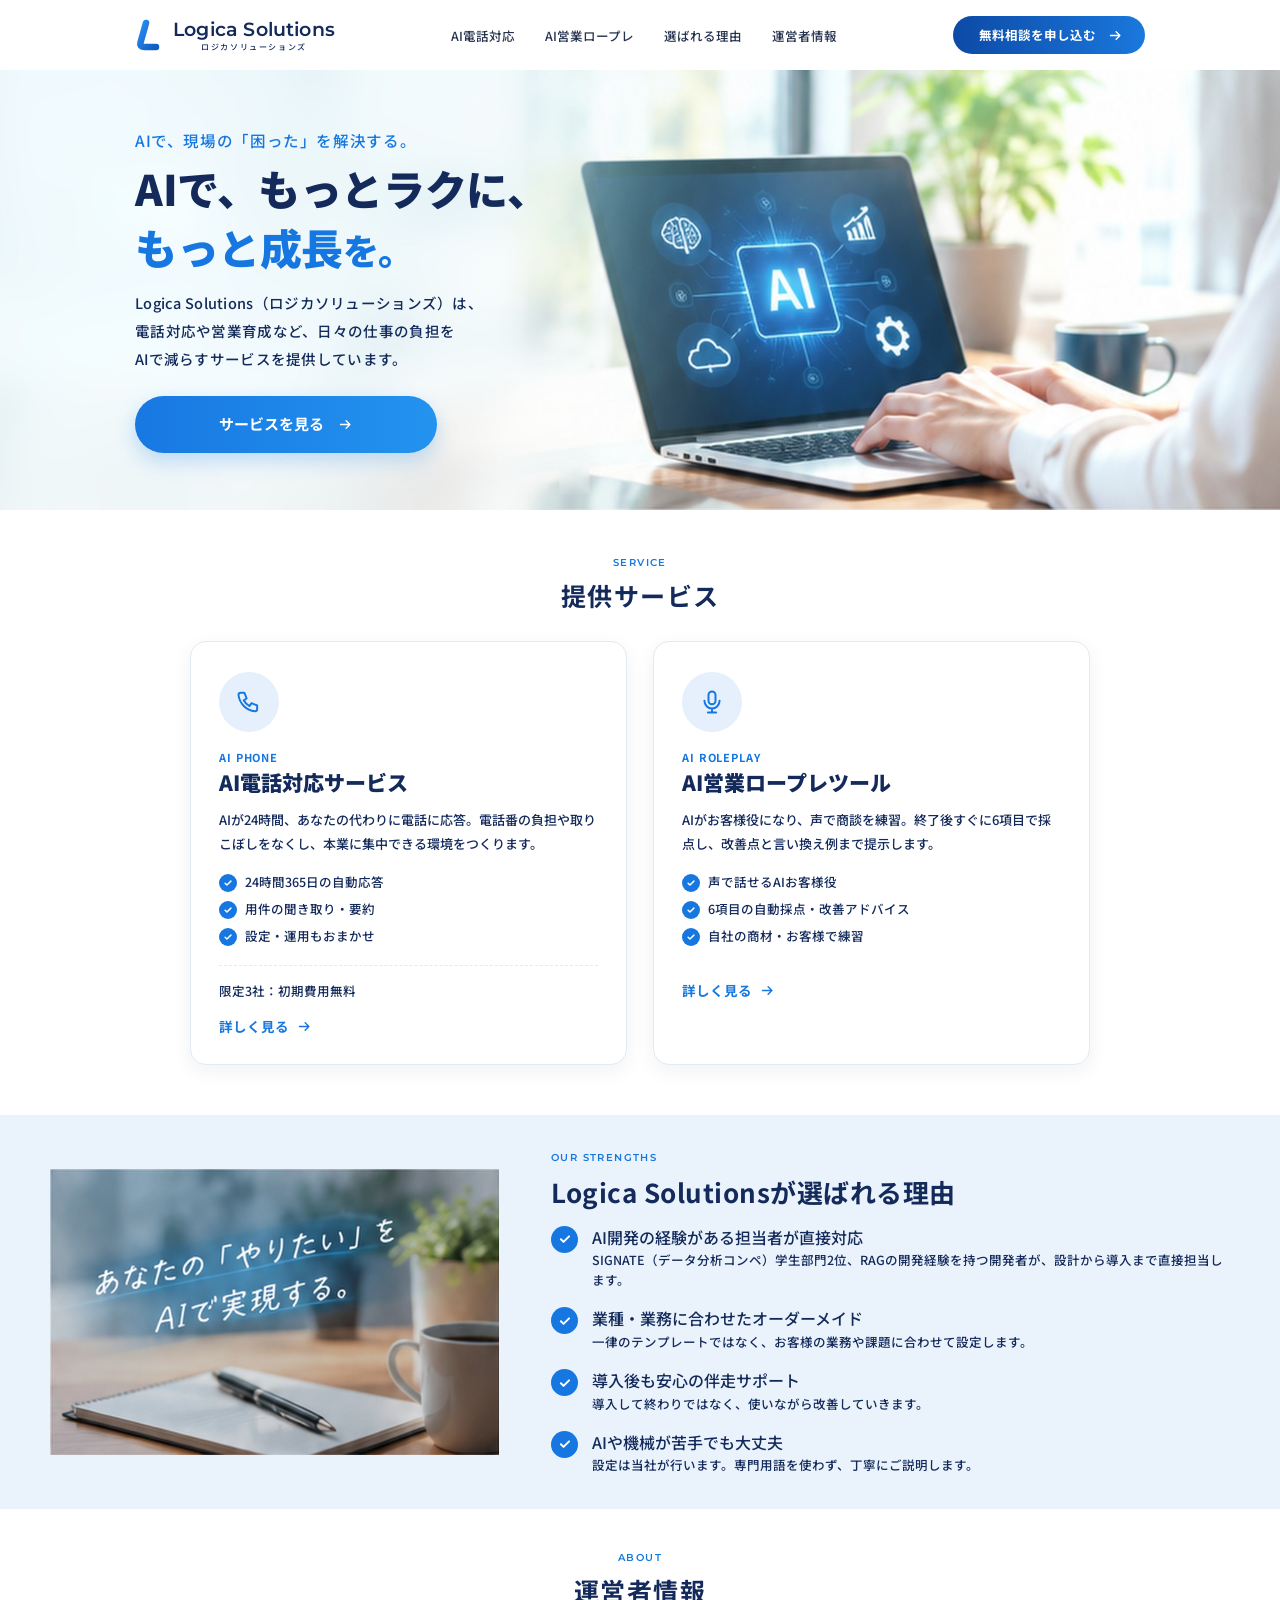
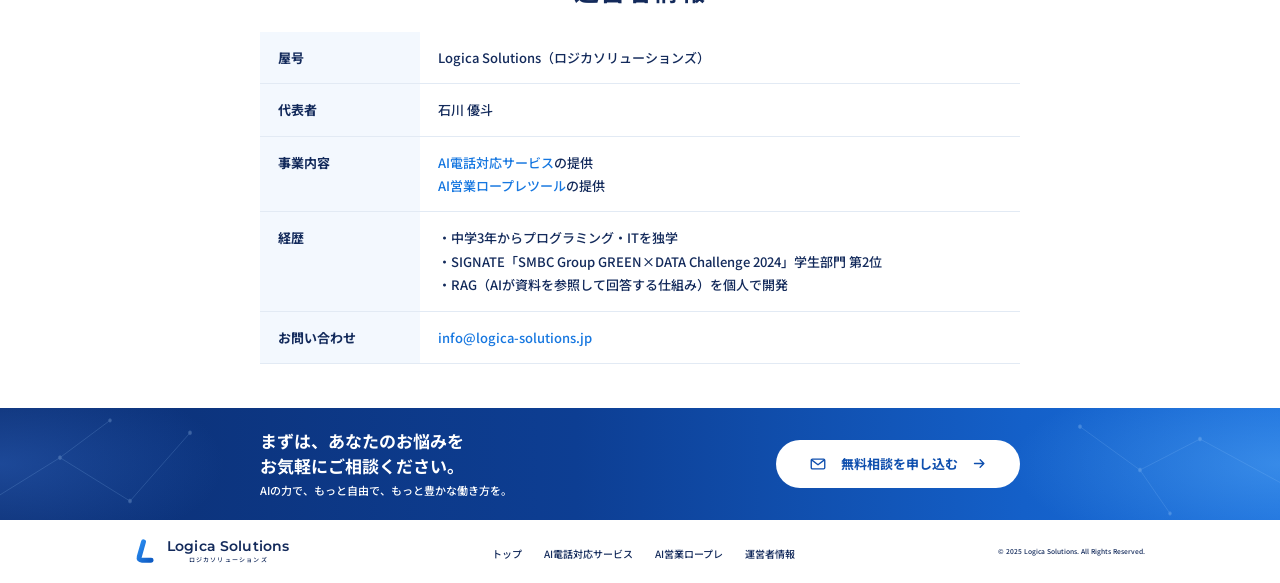
==== commit 3bbbbf8a: "Add files via upload" ====
--- a/index.html
+++ b/index.html
@@ -6,27 +6,30 @@
 
     <!-- ===== 基本SEO ===== -->
     <title>
-      AI電話対応サービス｜電話の自動応答・受付をAIが代行｜Logica
-      Solutions（ロジカソリューションズ）
+      Logica
+      Solutions（ロジカソリューションズ）｜AI電話対応サービス・AI営業ロープレツール
     </title>
     <meta
       name="description"
-      content="Logica Solutions（ロジカソリューションズ）のAI電話対応サービス。AIが24時間電話に自動応答し、用件を聞き取って要約してお知らせします。電話番の負担・取りこぼしをなくし、本業に集中できる環境に。限定3社、初期費用0円・月額19,800円。無料相談受付中。"
+      content="Logica Solutions（ロジカソリューションズ）は、AIで現場の負担を減らすサービスを提供しています。AIが24時間電話に自動応答する「AI電話対応サービス」と、AIがお客様役になり商談練習・自動採点ができる「AI営業ロープレツール」。無料相談受付中。"
     />
     <link rel="canonical" href="https://logica-solutions.jp/" />
     <meta name="robots" content="index,follow,max-image-preview:large" />
     <meta name="theme-color" content="#132a5b" />
     <meta name="format-detection" content="telephone=no" />
 
-    <!-- ===== OGP / SNS（画像はSVGではなくPNG） ===== -->
+    <!-- ===== OGP / SNS ===== -->
     <meta property="og:type" content="website" />
     <meta property="og:site_name" content="Logica Solutions" />
     <meta property="og:locale" content="ja_JP" />
     <meta property="og:url" content="https://logica-solutions.jp/" />
-    <meta property="og:title" content="AI電話対応サービス｜Logica Solutions" />
+    <meta
+      property="og:title"
+      content="Logica Solutions（ロジカソリューションズ）｜AI電話対応・AI営業ロープレ"
+    />
     <meta
       property="og:description"
-      content="AIが24時間電話に自動応答し、用件を要約してお知らせ。電話番の負担・取りこぼしをなくします。限定3社、初期費用0円・月額19,800円。"
+      content="AIが24時間電話に応答する「AI電話対応サービス」と、AIと商談練習できる「AI営業ロープレツール」を提供しています。"
     />
     <meta
       property="og:image"
@@ -36,13 +39,16 @@
     <meta property="og:image:height" content="630" />
     <meta
       property="og:image:alt"
-      content="電話対応は、AIにおまかせ。AI電話対応サービス｜Logica Solutions"
+      content="AIで、もっとラクに、もっと成長を。Logica Solutions"
     />
     <meta name="twitter:card" content="summary_large_image" />
-    <meta name="twitter:title" content="AI電話対応サービス｜Logica Solutions" />
+    <meta
+      name="twitter:title"
+      content="Logica Solutions｜AI電話対応・AI営業ロープレ"
+    />
     <meta
       name="twitter:description"
-      content="AIが24時間電話に自動応答。限定3社、初期費用0円・月額19,800円。"
+      content="AI電話対応サービスとAI営業ロープレツールを提供しています。"
     />
     <meta
       name="twitter:image"
@@ -51,7 +57,6 @@
 
     <link rel="icon" href="/favicon.svg" type="image/svg+xml" />
 
-    <!-- ===== 表示速度：ファーストビュー画像を先読み・フォントは非ブロッキング ===== -->
     <link
       rel="preload"
       as="image"
@@ -71,6 +76,7 @@
         rel="stylesheet"
         href="https://fonts.googleapis.com/css2?family=Noto+Sans+JP:wght@400;500;700;900&family=Montserrat:wght@600;700&display=swap"
     /></noscript>
+    <link rel="stylesheet" href="/css/style.css" />
 
     <!-- ===== 構造化データ（JSON-LD） ===== -->
     <script type="application/ld+json">
@@ -83,7 +89,14 @@
             "name": "石川 優斗",
             "jobTitle": "代表",
             "worksFor": { "@id": "https://logica-solutions.jp/#organization" },
-            "knowsAbout": ["RAG", "生成AI", "データ分析", "機械学習", "AI電話対応"],
+            "knowsAbout": [
+              "RAG",
+              "生成AI",
+              "データ分析",
+              "機械学習",
+              "AI電話対応",
+              "営業ロープレ"
+            ],
             "award": "SIGNATE「SMBC Group GREEN×DATA Challenge 2024」学生部門 第2位"
           },
           {
@@ -101,14 +114,15 @@
             "logo": "https://logica-solutions.jp/favicon.svg",
             "email": "info@logica-solutions.jp",
             "image": "https://logica-solutions.jp/images/ogp.png",
-            "description": "AIが電話に自動応答するAI電話対応サービスを提供。",
+            "description": "AI電話対応サービスとAI営業ロープレツールを提供。",
             "founder": { "@id": "https://logica-solutions.jp/#founder" },
             "knowsAbout": [
               "AI電話対応",
               "AI電話代行",
               "電話自動応答",
-              "AI受付",
-              "ボイスボット",
+              "営業ロープレ",
+              "営業研修",
+              "生成AI",
               "業務効率化"
             ]
           },
@@ -125,1060 +139,34 @@
             "@type": "WebPage",
             "@id": "https://logica-solutions.jp/#webpage",
             "url": "https://logica-solutions.jp/",
-            "name": "AI電話対応サービス｜電話の自動応答・受付をAIが代行｜Logica Solutions（ロジカソリューションズ）",
-            "description": "AIが24時間電話に自動応答し、用件を聞き取って要約してお知らせするAI電話対応サービス。限定3社、初期費用0円・月額19,800円。",
+            "name": "Logica Solutions（ロジカソリューションズ）｜AI電話対応サービス・AI営業ロープレツール",
             "inLanguage": "ja",
             "isPartOf": { "@id": "https://logica-solutions.jp/#website" },
             "about": { "@id": "https://logica-solutions.jp/#organization" },
-            "primaryImageOfPage": "https://logica-solutions.jp/images/hero.jpg"
+            "mainEntity": { "@id": "https://logica-solutions.jp/#services" }
           },
           {
-            "@type": "Service",
-            "@id": "https://logica-solutions.jp/#service",
-            "name": "AI電話対応サービス",
-            "alternateName": ["AI電話代行", "AI電話自動応答", "AI受付サービス"],
-            "description": "AIが24時間電話に自動応答し、用件の聞き取り・要約・お知らせまでを行うサービス。業種に合わせた応答内容の設定と導入後の運用サポート付き。",
-            "url": "https://logica-solutions.jp/",
-            "image": "https://logica-solutions.jp/images/ogp.png",
-            "provider": { "@id": "https://logica-solutions.jp/#organization" },
-            "areaServed": { "@type": "Country", "name": "日本" },
-            "serviceType": "AI電話対応",
-            "offers": {
-              "@type": "Offer",
-              "name": "限定3社 導入プラン（初期費用0円）",
-              "url": "https://logica-solutions.jp/#price",
-              "price": "19800",
-              "priceCurrency": "JPY",
-              "availability": "https://schema.org/LimitedAvailability",
-              "priceSpecification": [
-                {
-                  "@type": "UnitPriceSpecification",
-                  "name": "月額料金",
-                  "price": "19800",
-                  "priceCurrency": "JPY",
-                  "referenceQuantity": {
-                    "@type": "QuantitativeValue",
-                    "value": 1,
-                    "unitCode": "MON"
-                  }
-                },
-                {
-                  "@type": "PriceSpecification",
-                  "name": "初期費用",
-                  "price": "0",
-                  "priceCurrency": "JPY"
-                }
-              ]
-            }
-          },
-          {
-            "@type": "FAQPage",
-            "@id": "https://logica-solutions.jp/#faq",
-            "mainEntity": [
+            "@type": "ItemList",
+            "@id": "https://logica-solutions.jp/#services",
+            "name": "Logica Solutionsの提供サービス",
+            "itemListElement": [
               {
-                "@type": "Question",
-                "name": "AI電話対応サービスの料金はいくらですか？",
-                "acceptedAnswer": {
-                  "@type": "Answer",
-                  "text": "現在、限定3社に限り初期費用0円、月額19,800円でご提供しています。枠が埋まり次第、受付を終了します。"
-                }
+                "@type": "ListItem",
+                "position": 1,
+                "name": "AI電話対応サービス",
+                "url": "https://logica-solutions.jp/ai-phone/"
               },
               {
-                "@type": "Question",
-                "name": "AIや機械に詳しくなくても導入できますか？",
-                "acceptedAnswer": {
-                  "@type": "Answer",
-                  "text": "はい、問題ありません。応答内容の設計から設定まで当社が行います。専門用語を使わずに丁寧にご説明しますので、AIが初めての方でも安心してご利用いただけます。"
-                }
-              },
-              {
-                "@type": "Question",
-                "name": "どのような業種で使えますか？",
-                "acceptedAnswer": {
-                  "@type": "Answer",
-                  "text": "電話での問い合わせや予約の受付が多い業種を中心に、幅広くご利用いただけます。業種や業務に合わせて応答内容をオーダーメイドで設定します。"
-                }
-              },
-              {
-                "@type": "Question",
-                "name": "導入後に応答内容を変更できますか？",
-                "acceptedAnswer": {
-                  "@type": "Answer",
-                  "text": "はい。導入して終わりではなく、実際の通話状況を見ながら応答内容の調整・改善まで継続的にサポートします。"
-                }
-              },
-              {
-                "@type": "Question",
-                "name": "相談は無料ですか？",
-                "acceptedAnswer": {
-                  "@type": "Answer",
-                  "text": "はい、ご相談・ヒアリングは無料です。現在の電話対応の状況をお聞きしたうえで、導入イメージをご提案します。"
-                }
+                "@type": "ListItem",
+                "position": 2,
+                "name": "AI営業ロープレツール",
+                "url": "https://logica-solutions.jp/sales-roleplay/"
               }
             ]
           }
         ]
       }
     </script>
-
-    <style>
-      :root {
-        --blue: #1677e0;
-        --blue-btn: #1c84e8;
-        --blue-dark: #0f4fae;
-        --navy: #132a5b;
-        --text: #26334f;
-        --muted: #5d6984;
-        --bg1: #f3f8fe;
-        --bg2: #eaf3fc;
-        --line: #e2eaf4;
-      }
-      * {
-        box-sizing: border-box;
-        margin: 0;
-        padding: 0;
-      }
-      html {
-        scroll-behavior: smooth;
-        scroll-padding-top: 80px;
-      }
-      body {
-        font-family:
-          "Noto Sans JP", "Noto Sans CJK JP", "Hiragino Sans",
-          "Hiragino Kaku Gothic ProN", Meiryo, sans-serif;
-        font-weight: 500;
-        color: var(--text);
-        background: #fff;
-        line-height: 1.7;
-        -webkit-font-smoothing: antialiased;
-      }
-      a {
-        color: inherit;
-        text-decoration: none;
-      }
-      img {
-        max-width: 100%;
-        display: block;
-      }
-      ul,
-      ol {
-        list-style: none;
-      }
-      .wrap {
-        width: min(1010px, 100% - 40px);
-        margin-inline: auto;
-      }
-      .en {
-        font-family: "Montserrat", sans-serif;
-        letter-spacing: 0.14em;
-      }
-      .arrow {
-        width: 15px;
-        height: 15px;
-        flex-shrink: 0;
-      }
-      .sr-only {
-        position: absolute;
-        width: 1px;
-        height: 1px;
-        overflow: hidden;
-        clip: rect(0 0 0 0);
-        white-space: nowrap;
-      }
-
-      /* ---------- Header ---------- */
-      .header {
-        position: sticky;
-        top: 0;
-        z-index: 50;
-        background: #fff;
-      }
-      .header__in {
-        height: 70px;
-        display: flex;
-        align-items: center;
-        justify-content: space-between;
-      }
-      .logo {
-        display: flex;
-        align-items: center;
-        gap: 12px;
-      }
-      .logo__mark {
-        width: 26px;
-        height: 34px;
-      }
-      .logo__txt {
-        display: flex;
-        flex-direction: column;
-        align-items: center;
-        line-height: 1;
-      }
-      .logo__name {
-        font-family: "Montserrat", sans-serif;
-        font-weight: 600;
-        font-size: 19px;
-        color: var(--navy);
-        letter-spacing: 0.01em;
-      }
-      .logo__kana {
-        font-size: 8px;
-        color: var(--navy);
-        letter-spacing: 0.2em;
-        margin-top: 4px;
-        font-weight: 500;
-      }
-      .gnav ul {
-        display: flex;
-        gap: 30px;
-      }
-      .gnav a {
-        font-size: 12.5px;
-        color: var(--text);
-        font-weight: 500;
-      }
-      .gnav a:hover {
-        color: var(--blue);
-      }
-      .h-btn {
-        display: inline-flex;
-        align-items: center;
-        gap: 12px;
-        background: linear-gradient(90deg, #0d4aa6, #1a78dd);
-        color: #fff;
-        font-size: 12.5px;
-        font-weight: 700;
-        height: 38px;
-        padding: 0 22px 0 26px;
-        border-radius: 999px;
-      }
-      .h-btn:hover {
-        filter: brightness(1.08);
-      }
-      .menu-btn {
-        display: none;
-        width: 40px;
-        height: 40px;
-        border: 0;
-        background: none;
-        cursor: pointer;
-      }
-      .menu-btn span {
-        display: block;
-        width: 22px;
-        height: 2px;
-        margin: 5px auto;
-        background: var(--navy);
-      }
-
-      /* ---------- Hero ---------- */
-      .hero {
-        position: relative;
-        min-height: 440px;
-        display: flex;
-        align-items: center;
-        padding: 30px 0;
-        background: #eef4fa url(/images/hero.jpg) center right/cover no-repeat;
-      }
-      .hero .wrap {
-        display: flex;
-        align-items: center;
-      }
-      .hero__lead {
-        font-size: 15.5px;
-        color: var(--blue);
-        font-weight: 500;
-        letter-spacing: 0.04em;
-        margin-bottom: 4px;
-      }
-      .hero__ttl {
-        font-size: 42px;
-        font-weight: 900;
-        line-height: 1.42;
-        color: var(--navy);
-        letter-spacing: -0.01em;
-        margin-bottom: 12px;
-      }
-      .hero__ttl span {
-        color: var(--blue);
-      }
-      .hero__ttl .sm {
-        font-size: 0.86em;
-      }
-      .hero__desc {
-        font-size: 14.5px;
-        line-height: 1.95;
-        color: var(--navy);
-        margin-bottom: 22px;
-        letter-spacing: 0.02em;
-      }
-      .hero__btn {
-        display: inline-flex;
-        align-items: center;
-        justify-content: center;
-        gap: 14px;
-        width: 302px;
-        height: 57px;
-        border-radius: 999px;
-        background: linear-gradient(90deg, #1878e2, #2393ef);
-        color: #fff;
-        font-weight: 700;
-        font-size: 15px;
-        box-shadow: 0 8px 20px rgba(28, 132, 232, 0.25);
-        transition: transform 0.2s;
-      }
-      .hero__btn:hover {
-        transform: translateY(-2px);
-      }
-      .hero__btn .mail {
-        width: 20px;
-        height: 20px;
-      }
-      .hero__note {
-        width: 302px;
-        text-align: center;
-        font-size: 12px;
-        color: var(--navy);
-        margin-top: 12px;
-      }
-
-      /* ---------- Section head ---------- */
-      .sh {
-        text-align: center;
-      }
-      .sh__en {
-        display: block;
-        font-size: 10px;
-        font-weight: 600;
-        color: var(--blue);
-        margin-bottom: 6px;
-      }
-      .sh__ttl {
-        font-size: 25px;
-        font-weight: 700;
-        color: var(--navy);
-        letter-spacing: 0.06em;
-        line-height: 1.5;
-      }
-      .sh__desc {
-        font-size: 12.5px;
-        line-height: 1.9;
-        color: var(--navy);
-        margin-top: 12px;
-      }
-
-      /* ---------- Worries ---------- */
-      .worries {
-        background: var(--bg1);
-        padding: 36px 0 40px;
-      }
-      .worries__list {
-        display: grid;
-        grid-template-columns: repeat(5, 1fr);
-        margin: 20px -70px 0;
-      }
-      .worries__list li {
-        text-align: center;
-      }
-      .ic {
-        width: 70px;
-        height: 70px;
-        border-radius: 50%;
-        background: #dfedfb;
-        display: flex;
-        align-items: center;
-        justify-content: center;
-        margin: 0 auto 14px;
-        color: var(--blue);
-      }
-      .ic svg {
-        width: 32px;
-        height: 32px;
-      }
-      .worries__list p {
-        font-size: 13px;
-        line-height: 1.7;
-        color: var(--navy);
-      }
-
-      /* ---------- Strengths ---------- */
-      .strengths {
-        background: var(--bg2);
-        padding: 34px 0 34px;
-      }
-      .strengths__in {
-        display: flex;
-        align-items: center;
-        gap: 52px;
-        width: min(1180px, 100% - 40px);
-        margin-inline: auto;
-      }
-      .strengths__img {
-        flex: 0 0 449px;
-        max-width: 45%;
-      }
-      .strengths__img img {
-        width: 100%;
-        height: auto;
-        aspect-ratio: 359/229;
-        object-fit: cover;
-      }
-      .strengths__body .sh {
-        text-align: left;
-      }
-      .strengths__body .sh__ttl {
-        font-size: 26px;
-        letter-spacing: 0.02em;
-      }
-      .checks {
-        margin-top: 14px;
-        display: grid;
-        gap: 16px;
-      }
-      .checks li {
-        display: flex;
-        gap: 14px;
-      }
-      .chk {
-        flex: 0 0 27px;
-        height: 27px;
-        border-radius: 50%;
-        background: var(--blue);
-        display: flex;
-        align-items: center;
-        justify-content: center;
-        margin-top: 1px;
-      }
-      .chk svg {
-        width: 14px;
-        height: 14px;
-      }
-      .checks h3 {
-        font-size: 16px;
-        font-weight: 500;
-        color: var(--navy);
-        line-height: 1.6;
-      }
-      .checks p {
-        font-size: 12.5px;
-        color: var(--navy);
-        line-height: 1.6;
-      }
-
-      /* ---------- Services ---------- */
-      .services {
-        padding: 24px 0 34px;
-      }
-      .services__list {
-        display: grid;
-        grid-template-columns: repeat(4, 1fr);
-        margin: 24px -70px 0;
-      }
-      .services__list li {
-        text-align: center;
-        padding: 0 16px;
-      }
-      .services__list li + li {
-        border-left: 1px solid var(--line);
-      }
-      .services .ic {
-        width: 62px;
-        height: 62px;
-        background: #e5f0fc;
-        margin-bottom: 14px;
-      }
-      .services .ic svg {
-        width: 28px;
-        height: 28px;
-      }
-      .services h3 {
-        font-size: 15px;
-        font-weight: 700;
-        color: var(--navy);
-        margin-bottom: 8px;
-      }
-      .services p {
-        font-size: 12.5px;
-        line-height: 1.85;
-        color: var(--navy);
-      }
-
-      /* ---------- Flow ---------- */
-      .flow {
-        background: var(--bg2);
-        padding: 16px 0 22px;
-      }
-      .flow .sh__ttl {
-        font-size: 20px;
-      }
-      .flow .sh__desc {
-        font-size: 12px;
-        margin-top: 0;
-      }
-      .flow__list {
-        display: grid;
-        grid-template-columns: repeat(4, 1fr);
-        gap: 30px;
-        margin: 22px -35px 0;
-      }
-      .step {
-        position: relative;
-        height: 64px;
-        background: #fff;
-        border-radius: 8px;
-        display: flex;
-        align-items: center;
-        gap: 14px;
-        padding: 0 18px;
-        box-shadow: 0 2px 10px rgba(19, 42, 91, 0.04);
-      }
-      .step:not(:last-child)::after {
-        content: "";
-        position: absolute;
-        right: -19px;
-        top: 50%;
-        width: 7px;
-        height: 7px;
-        border-top: 2px solid var(--blue);
-        border-right: 2px solid var(--blue);
-        transform: translateY(-50%) rotate(45deg);
-      }
-      .step__n {
-        flex: 0 0 32px;
-        height: 32px;
-        border-radius: 50%;
-        background: var(--blue);
-        color: #fff;
-        font-family: "Montserrat", sans-serif;
-        font-weight: 600;
-        font-size: 12px;
-        display: flex;
-        align-items: center;
-        justify-content: center;
-      }
-      .step h3 {
-        font-size: 13px;
-        font-weight: 700;
-        color: var(--navy);
-        line-height: 1.5;
-      }
-      .step p {
-        font-size: 10px;
-        color: var(--muted);
-        line-height: 1.5;
-        white-space: nowrap;
-      }
-
-      /* ---------- Price ---------- */
-      .price {
-        padding: 40px 0 44px;
-      }
-      .plan {
-        position: relative;
-        max-width: 560px;
-        margin: 30px auto 0;
-        border: 2px solid var(--blue);
-        border-radius: 16px;
-        background: #fff;
-        padding: 34px 34px 30px;
-        text-align: center;
-        box-shadow: 0 10px 30px rgba(22, 119, 224, 0.1);
-      }
-      .plan__tag {
-        position: absolute;
-        top: -15px;
-        left: 50%;
-        transform: translateX(-50%);
-        background: linear-gradient(90deg, #e8443a, #f06a3a);
-        color: #fff;
-        font-size: 13px;
-        font-weight: 700;
-        padding: 5px 20px;
-        border-radius: 999px;
-        white-space: nowrap;
-      }
-      .plan__name {
-        font-size: 16px;
-        font-weight: 700;
-        color: var(--navy);
-      }
-      .plan__prices {
-        display: flex;
-        justify-content: center;
-        align-items: flex-end;
-        gap: 28px;
-        margin: 16px 0 18px;
-        flex-wrap: wrap;
-      }
-      .plan__item {
-        display: flex;
-        flex-direction: column;
-        align-items: center;
-      }
-      .plan__label {
-        font-size: 12px;
-        color: var(--muted);
-        font-weight: 700;
-      }
-      .plan__val {
-        font-size: 40px;
-        font-weight: 900;
-        color: var(--blue);
-        line-height: 1.2;
-        font-family: "Montserrat", "Noto Sans JP", sans-serif;
-      }
-      .plan__val small {
-        font-size: 14px;
-        color: var(--navy);
-        margin-left: 2px;
-        font-family: "Noto Sans JP", sans-serif;
-      }
-      .plan__plus {
-        font-size: 22px;
-        color: var(--muted);
-        padding-bottom: 10px;
-      }
-      .plan__list {
-        text-align: left;
-        display: grid;
-        gap: 8px;
-        max-width: 360px;
-        margin: 0 auto 18px;
-        font-size: 13px;
-        color: var(--navy);
-      }
-      .plan__list li {
-        display: flex;
-        gap: 10px;
-        align-items: flex-start;
-      }
-      .plan__list .chk {
-        flex: 0 0 20px;
-        height: 20px;
-        margin-top: 2px;
-      }
-      .plan__list .chk svg {
-        width: 11px;
-        height: 11px;
-      }
-      .plan__note {
-        font-size: 11.5px;
-        color: var(--muted);
-        line-height: 1.7;
-      }
-      .plan .hero__btn {
-        margin-top: 18px;
-        width: 100%;
-        max-width: 320px;
-      }
-      .hero__offer {
-        display: inline-flex;
-        align-items: center;
-        gap: 10px;
-        background: #fff;
-        border: 1px solid #f3c7c2;
-        border-radius: 999px;
-        padding: 5px 16px 5px 6px;
-        margin-bottom: 16px;
-        font-size: 13px;
-        color: var(--navy);
-        font-weight: 700;
-        box-shadow: 0 4px 12px rgba(19, 42, 91, 0.06);
-      }
-      .hero__offer b {
-        background: #e8443a;
-        color: #fff;
-        border-radius: 999px;
-        padding: 2px 10px;
-        font-size: 12px;
-      }
-      .hero__offer em {
-        font-style: normal;
-        color: #e8443a;
-      }
-
-      /* ---------- FAQ ---------- */
-      .faq {
-        background: var(--bg1);
-        padding: 40px 0 48px;
-      }
-      .faq__list {
-        max-width: 760px;
-        margin: 22px auto 0;
-        display: grid;
-        gap: 12px;
-      }
-      .faq details {
-        background: #fff;
-        border-radius: 10px;
-        box-shadow: 0 2px 10px rgba(19, 42, 91, 0.04);
-      }
-      .faq summary {
-        list-style: none;
-        cursor: pointer;
-        display: flex;
-        gap: 14px;
-        align-items: center;
-        padding: 16px 22px;
-        font-size: 14px;
-        font-weight: 700;
-        color: var(--navy);
-      }
-      .faq summary::-webkit-details-marker {
-        display: none;
-      }
-      .faq summary::after {
-        content: "";
-        margin-left: auto;
-        flex: 0 0 8px;
-        height: 8px;
-        border-right: 2px solid var(--blue);
-        border-bottom: 2px solid var(--blue);
-        transform: rotate(45deg);
-        transition: transform 0.2s;
-      }
-      .faq details[open] summary::after {
-        transform: rotate(-135deg);
-      }
-      .faq__q,
-      .faq__a {
-        flex: 0 0 26px;
-        height: 26px;
-        border-radius: 50%;
-        display: flex;
-        align-items: center;
-        justify-content: center;
-        font-family: "Montserrat", sans-serif;
-        font-size: 12px;
-        font-weight: 700;
-      }
-      .faq__q {
-        background: var(--blue);
-        color: #fff;
-      }
-      .faq__a {
-        background: #e5f0fc;
-        color: var(--blue);
-      }
-      .faq__body {
-        display: flex;
-        gap: 14px;
-        padding: 0 22px 18px;
-        font-size: 13px;
-        line-height: 1.9;
-        color: var(--navy);
-      }
-
-      /* ---------- About ---------- */
-      .about {
-        padding: 40px 0 44px;
-      }
-      .about__tbl {
-        max-width: 760px;
-        margin: 22px auto 0;
-        width: 100%;
-        border-collapse: collapse;
-        font-size: 13px;
-        color: var(--navy);
-      }
-      .about__tbl th,
-      .about__tbl td {
-        padding: 14px 18px;
-        border-bottom: 1px solid var(--line);
-        text-align: left;
-        vertical-align: top;
-        line-height: 1.8;
-      }
-      .about__tbl th {
-        width: 160px;
-        background: var(--bg1);
-        font-weight: 700;
-      }
-
-      /* ---------- CTA ---------- */
-      .cta {
-        position: relative;
-        overflow: hidden;
-        color: #fff;
-        padding: 20px 0;
-        background: linear-gradient(
-          90deg,
-          #0c2f73 0%,
-          #0d3e93 45%,
-          #1460c9 80%,
-          #1a6fdc 100%
-        );
-      }
-      .cta::before {
-        content: "";
-        position: absolute;
-        inset: 0;
-        background:
-          radial-gradient(
-            ellipse 30% 120% at 100% 50%,
-            rgba(110, 190, 255, 0.35),
-            transparent 70%
-          ),
-          radial-gradient(
-            ellipse 25% 120% at 0% 50%,
-            rgba(60, 120, 220, 0.35),
-            transparent 70%
-          );
-      }
-      .cta svg.net {
-        position: absolute;
-        inset: 0;
-        width: 100%;
-        height: 100%;
-        opacity: 0.25;
-      }
-      .cta__in {
-        position: relative;
-        display: flex;
-        align-items: center;
-        justify-content: space-between;
-        width: min(760px, 100% - 40px);
-        margin-inline: auto;
-        gap: 30px;
-      }
-      .cta__ttl {
-        font-size: 17px;
-        font-weight: 700;
-        line-height: 1.5;
-      }
-      .cta__sub {
-        font-size: 11px;
-        margin-top: 2px;
-      }
-      .cta__btn {
-        display: inline-flex;
-        align-items: center;
-        justify-content: center;
-        gap: 14px;
-        flex: 0 0 244px;
-        height: 48px;
-        border-radius: 999px;
-        background: #fff;
-        color: var(--blue-dark);
-        font-size: 13px;
-        font-weight: 700;
-        transition: transform 0.2s;
-      }
-      .cta__btn:hover {
-        transform: translateY(-2px);
-      }
-      .cta__btn .mail {
-        width: 18px;
-        height: 18px;
-      }
-
-      /* ---------- Footer ---------- */
-      .footer {
-        padding: 18px 0;
-      }
-      .footer__in {
-        display: flex;
-        align-items: center;
-        justify-content: space-between;
-        gap: 20px;
-      }
-      .footer .logo__mark {
-        width: 20px;
-        height: 26px;
-      }
-      .footer .logo__name {
-        font-size: 14px;
-      }
-      .footer .logo__kana {
-        font-size: 6px;
-      }
-      .fnav ul {
-        display: flex;
-        gap: 22px;
-      }
-      .fnav a {
-        font-size: 10px;
-        color: var(--navy);
-      }
-      .copy {
-        font-size: 8px;
-        color: var(--navy);
-      }
-
-      /* ---------- Responsive ---------- */
-      @media (max-width: 1160px) {
-        .worries__list,
-        .services__list,
-        .flow__list {
-          margin-inline: 0;
-        }
-        .step p {
-          white-space: normal;
-        }
-      }
-      @media (max-width: 960px) {
-        .gnav,
-        .h-btn {
-          display: none;
-        }
-        .menu-btn {
-          display: block;
-        }
-        .header.open .gnav {
-          display: block;
-          position: absolute;
-          top: 70px;
-          left: 0;
-          right: 0;
-          background: #fff;
-          padding: 10px 20px;
-          box-shadow: 0 8px 16px rgba(0, 0, 0, 0.06);
-        }
-        .header.open .gnav ul {
-          flex-direction: column;
-          gap: 0;
-        }
-        .header.open .gnav a {
-          display: block;
-          padding: 12px 0;
-          font-size: 15px;
-        }
-        .hero {
-          height: auto;
-          padding: 36px 0 300px;
-          background-position: 72% bottom;
-          background-size: auto 100%;
-        }
-        .hero::before {
-          content: "";
-          position: absolute;
-          inset: 0;
-          background: linear-gradient(
-            180deg,
-            rgba(243, 248, 254, 0.96) 50%,
-            rgba(243, 248, 254, 0) 68%
-          );
-        }
-        .hero .wrap {
-          position: relative;
-        }
-        .hero__ttl {
-          font-size: 32px;
-        }
-        .worries__list {
-          grid-template-columns: repeat(3, 1fr);
-          row-gap: 28px;
-        }
-        .strengths__in {
-          flex-direction: column;
-          gap: 28px;
-        }
-        .strengths__img {
-          flex: none;
-          max-width: 560px;
-          width: 100%;
-        }
-        .services__list {
-          grid-template-columns: repeat(2, 1fr);
-          row-gap: 32px;
-        }
-        .services__list li:nth-child(3) {
-          border-left: 0;
-        }
-        .flow__list {
-          grid-template-columns: repeat(2, 1fr);
-        }
-        .step:nth-child(2)::after {
-          display: none;
-        }
-        .cta__in {
-          flex-direction: column;
-          text-align: center;
-        }
-        .cta__btn {
-          flex: none;
-          width: 244px;
-        }
-        .footer__in {
-          flex-direction: column;
-        }
-        .fnav ul {
-          flex-wrap: wrap;
-          justify-content: center;
-          gap: 10px 18px;
-        }
-      }
-      @media (max-width: 560px) {
-        .hero__ttl {
-          font-size: 24px;
-        }
-        .hero__desc br {
-          display: none;
-        }
-        .hero__btn,
-        .hero__note {
-          width: 100%;
-        }
-        .sh__ttl {
-          font-size: 21px;
-        }
-        .sh__desc br {
-          display: none;
-        }
-        .worries__list {
-          grid-template-columns: repeat(2, 1fr);
-        }
-        .services__list {
-          grid-template-columns: 1fr;
-        }
-        .services__list li + li {
-          border-left: 0;
-          border-top: 1px solid var(--line);
-          padding-top: 28px;
-        }
-        .flow__list {
-          grid-template-columns: 1fr;
-          gap: 20px;
-        }
-        .step:not(:last-child)::after,
-        .step:nth-child(2)::after {
-          display: block;
-          right: 50%;
-          top: auto;
-          bottom: -13px;
-          transform: translateX(50%) rotate(135deg);
-        }
-        .step p {
-          white-space: normal;
-        }
-        .plan {
-          padding: 30px 20px 24px;
-        }
-        .plan__val {
-          font-size: 34px;
-        }
-        .hero__offer {
-          font-size: 12px;
-          flex-wrap: wrap;
-          border-radius: 14px;
-        }
-        .faq summary {
-          padding: 14px 16px;
-          font-size: 13.5px;
-        }
-        .faq__body {
-          padding: 0 16px 16px;
-        }
-        .about__tbl th,
-        .about__tbl td {
-          display: block;
-          width: 100%;
-        }
-        .about__tbl th {
-          border-bottom: 0;
-        }
-      }
-    </style>
   </head>
   <body>
     <svg width="0" height="0" style="position: absolute" aria-hidden="true">
@@ -1255,11 +243,10 @@
         </a>
         <nav class="gnav" aria-label="メインメニュー">
           <ul>
-            <li><a href="#service">サービス</a></li>
+            <li><a href="/ai-phone/">AI電話対応</a></li>
+            <li><a href="/sales-roleplay/">AI営業ロープレ</a></li>
             <li><a href="#reason">選ばれる理由</a></li>
-            <li><a href="#flow">導入の流れ</a></li>
-            <li><a href="#price">料金プラン</a></li>
-            <li><a href="#faq">よくある質問</a></li>
+            <li><a href="#about">運営者情報</a></li>
           </ul>
         </nav>
         <a href="#contact" class="h-btn"
@@ -1281,142 +268,35 @@
       <section class="hero" aria-labelledby="hero-ttl">
         <div class="wrap">
           <div class="hero__txt">
-            <p class="hero__lead">AI電話対応サービス</p>
+            <p class="hero__lead">AIで、現場の「困った」を解決する。</p>
             <h1 class="hero__ttl" id="hero-ttl">
-              電話対応は、<br /><span
-                >AIにおまかせ<span class="sm">。</span></span
+              AIで、もっとラクに、<br /><span
+                >もっと成長<span class="sm">を。</span></span
               ><span class="sr-only"
                 >｜Logica
-                Solutions（ロジカソリューションズ）のAI電話対応サービス</span
+                Solutions（ロジカソリューションズ）のAI電話対応サービス・AI営業ロープレツール</span
               >
             </h1>
             <p class="hero__desc">
-              AIが24時間、あなたの代わりに電話に応答。<br />電話に追われず、本業に集中できる毎日へ。
+              Logica Solutions（ロジカソリューションズ）は、<br />電話対応や営業育成など、日々の仕事の負担を<br />AIで減らすサービスを提供しています。
             </p>
-            <a href="#contact" class="hero__btn"
-              ><svg class="mail" aria-hidden="true">
-                <use href="#i-mail-fill" /></svg
-              >無料相談を申し込む<svg class="arrow" aria-hidden="true">
+            <a href="#service" class="hero__btn"
+              >サービスを見る<svg class="arrow" aria-hidden="true">
                 <use href="#i-arrow" /></svg
             ></a>
-            <p class="hero__note">＼ 枠が埋まり次第、受付終了 ／</p>
           </div>
         </div>
       </section>
 
-      <!-- Worries -->
-      <section class="worries" aria-labelledby="worries-ttl">
-        <div class="wrap">
-          <div class="sh">
-            <span class="sh__en en">PROBLEMS</span>
-            <h2 class="sh__ttl" id="worries-ttl">
-              電話対応でこんなお悩みはありませんか？
-            </h2>
-            <p class="sh__desc">
-              電話は大切なお客様との接点。でも、その対応に時間を奪われていませんか？<br />AI電話対応なら、電話の取りこぼしを防ぎながら、スタッフの負担を減らせます。
-            </p>
-          </div>
-          <ul class="worries__list">
-            <li>
-              <div class="ic" aria-hidden="true">
-                <svg
-                  viewBox="0 0 24 24"
-                  fill="none"
-                  stroke="currentColor"
-                  stroke-width="1.7"
-                  stroke-linecap="round"
-                >
-                  <circle cx="12" cy="12" r="9" />
-                  <path d="M12 7v5.2l3.2 2" />
-                </svg>
-              </div>
-              <p>電話のたびに<br />作業が中断される</p>
-            </li>
-            <li>
-              <div class="ic" aria-hidden="true">
-                <svg
-                  viewBox="0 0 24 24"
-                  fill="none"
-                  stroke="currentColor"
-                  stroke-width="1.7"
-                  stroke-linecap="round"
-                  stroke-linejoin="round"
-                >
-                  <path
-                    d="M5 4h3l2 5-2.5 1.5a11 11 0 0 0 5 5L14 13l5 2v3a2 2 0 0 1-2 2A16 16 0 0 1 3 6a2 2 0 0 1 2-2z"
-                  />
-                  <path d="M16 3l5 5M21 3l-5 5" />
-                </svg>
-              </div>
-              <p>営業時間外や忙しい時の<br />電話を取りこぼしている</p>
-            </li>
-            <li>
-              <div class="ic" aria-hidden="true">
-                <svg
-                  viewBox="0 0 24 24"
-                  fill="none"
-                  stroke="currentColor"
-                  stroke-width="1.7"
-                  stroke-linecap="round"
-                >
-                  <circle cx="12" cy="8" r="4" />
-                  <path d="M4.5 20.5c.6-3.9 3.7-6.5 7.5-6.5s6.9 2.6 7.5 6.5" />
-                </svg>
-              </div>
-              <p>人手不足で<br />電話番を置けない</p>
-            </li>
-            <li>
-              <div class="ic" aria-hidden="true">
-                <svg
-                  viewBox="0 0 24 24"
-                  fill="none"
-                  stroke="currentColor"
-                  stroke-width="1.7"
-                  stroke-linecap="round"
-                  stroke-linejoin="round"
-                >
-                  <path d="M4 5h16v10H9l-5 4z" />
-                  <path d="M8 9h8M8 12h5" />
-                </svg>
-              </div>
-              <p>同じ問い合わせに<br />何度も答えている</p>
-            </li>
-            <li>
-              <div class="ic" aria-hidden="true">
-                <svg
-                  viewBox="0 0 24 24"
-                  fill="none"
-                  stroke="currentColor"
-                  stroke-width="1.7"
-                  stroke-linecap="round"
-                  stroke-linejoin="round"
-                >
-                  <circle cx="12" cy="12" r="9" />
-                  <path
-                    d="M14.8 9.2c-.5-.8-1.5-1.3-2.8-1.3-1.7 0-2.8.9-2.8 2.1 0 2.9 5.8 1.6 5.8 4.3 0 1.2-1.2 2.1-3 2.1-1.4 0-2.5-.6-3-1.4M12 6.2v1.7M12 16.4v1.6"
-                  />
-                </svg>
-              </div>
-              <p>受付スタッフの<br />採用・人件費が負担</p>
-            </li>
-          </ul>
-        </div>
-      </section>
-
       <!-- Services -->
-      <section class="services" id="service" aria-labelledby="service-ttl">
+      <section class="svc" id="service" aria-labelledby="service-ttl">
         <div class="wrap">
           <div class="sh">
             <span class="sh__en en">SERVICE</span>
-            <h2 class="sh__ttl" id="service-ttl">
-              AI電話対応サービスでできること
-            </h2>
-            <p class="sh__desc">
-              電話の一次対応をAIが担当。あなたは必要な電話だけに対応すればOKです。
-            </p>
-          </div>
-          <ul class="services__list">
-            <li>
+            <h2 class="sh__ttl" id="service-ttl">提供サービス</h2>
+          </div>
+          <div class="svc__grid">
+            <a href="/ai-phone/" class="svc__card">
               <div class="ic" aria-hidden="true">
                 <svg
                   viewBox="0 0 24 24"
@@ -1431,10 +311,35 @@
                   />
                 </svg>
               </div>
-              <h3>24時間365日の自動応答</h3>
-              <p>営業時間外や休日も、<br />AIが電話に応答します。</p>
-            </li>
-            <li>
+              <span class="svc__tag">AI PHONE</span>
+              <h3 class="svc__name">AI電話対応サービス</h3>
+              <p class="svc__desc">
+                AIが24時間、あなたの代わりに電話に応答。電話番の負担や取りこぼしをなくし、本業に集中できる環境をつくります。
+              </p>
+              <ul class="svc__points">
+                <li>
+                  <span class="chk" aria-hidden="true"
+                    ><svg><use href="#i-check" /></svg></span
+                  >24時間365日の自動応答
+                </li>
+                <li>
+                  <span class="chk" aria-hidden="true"
+                    ><svg><use href="#i-check" /></svg></span
+                  >用件の聞き取り・要約
+                </li>
+                <li>
+                  <span class="chk" aria-hidden="true"
+                    ><svg><use href="#i-check" /></svg></span
+                  >設定・運用もおまかせ
+                </li>
+              </ul>
+              <p class="svc__price">限定3社：初期費用無料</p>
+              <span class="svc__more"
+                >詳しく見る<svg class="arrow" aria-hidden="true">
+                  <use href="#i-arrow" /></svg
+              ></span>
+            </a>
+            <a href="/sales-roleplay/" class="svc__card">
               <div class="ic" aria-hidden="true">
                 <svg
                   viewBox="0 0 24 24"
@@ -1444,55 +349,38 @@
                   stroke-linecap="round"
                   stroke-linejoin="round"
                 >
-                  <rect x="5.5" y="3" width="13" height="18" rx="1.8" />
-                  <path d="M9 8h6M9 11.5h6M9 15h4" />
+                  <rect x="9" y="3" width="6" height="11" rx="3" />
+                  <path d="M5.5 11a6.5 6.5 0 0 0 13 0M12 17.5V21M8.5 21h7" />
                 </svg>
               </div>
-              <h3>用件の聞き取り・要約</h3>
-              <p>
-                お客様の用件をAIが聞き取り、<br />要点をまとめてお知らせします。
+              <span class="svc__tag">AI ROLEPLAY</span>
+              <h3 class="svc__name">AI営業ロープレツール</h3>
+              <p class="svc__desc">
+                AIがお客様役になり、声で商談を練習。終了後すぐに6項目で採点し、改善点と言い換え例まで提示します。
               </p>
-            </li>
-            <li>
-              <div class="ic" aria-hidden="true">
-                <svg
-                  viewBox="0 0 24 24"
-                  fill="none"
-                  stroke="currentColor"
-                  stroke-width="1.7"
-                  stroke-linecap="round"
-                  stroke-linejoin="round"
-                >
-                  <path d="M4 5h16v10H9l-5 4z" />
-                  <path
-                    d="M10 8.5a2 2 0 1 1 2.6 1.9c-.4.2-.6.5-.6.9v.4M12 13.2v.1"
-                  />
-                </svg>
-              </div>
-              <h3>よくある質問に自動回答</h3>
-              <p>営業時間・場所・料金など、<br />定番の質問にAIが答えます。</p>
-            </li>
-            <li>
-              <div class="ic" aria-hidden="true">
-                <svg
-                  viewBox="0 0 24 24"
-                  fill="none"
-                  stroke="currentColor"
-                  stroke-width="1.7"
-                  stroke-linejoin="round"
-                >
-                  <circle cx="12" cy="12" r="3.2" />
-                  <path
-                    d="M10.3 2.8h3.4l.5 2.6 1.9.8 2.2-1.5 2.4 2.4-1.5 2.2.8 1.9 2.6.5v3.4l-2.6.5-.8 1.9 1.5 2.2-2.4 2.4-2.2-1.5-1.9.8-.5 2.6h-3.4l-.5-2.6-1.9-.8-2.2 1.5-2.4-2.4 1.5-2.2-.8-1.9-2.6-.5v-3.4l2.6-.5.8-1.9-1.5-2.2 2.4-2.4 2.2 1.5 1.9-.8z"
-                  />
-                </svg>
-              </div>
-              <h3>設定・運用もおまかせ</h3>
-              <p>
-                応答内容の設計から設定、<br />導入後の調整まで当社が対応します。
-              </p>
-            </li>
-          </ul>
+              <ul class="svc__points">
+                <li>
+                  <span class="chk" aria-hidden="true"
+                    ><svg><use href="#i-check" /></svg></span
+                  >声で話せるAIお客様役
+                </li>
+                <li>
+                  <span class="chk" aria-hidden="true"
+                    ><svg><use href="#i-check" /></svg></span
+                  >6項目の自動採点・改善アドバイス
+                </li>
+                <li>
+                  <span class="chk" aria-hidden="true"
+                    ><svg><use href="#i-check" /></svg></span
+                  >自社の商材・お客様で練習
+                </li>
+              </ul>
+              <span class="svc__more"
+                >詳しく見る<svg class="arrow" aria-hidden="true">
+                  <use href="#i-arrow" /></svg
+              ></span>
+            </a>
+          </div>
         </div>
       </section>
 
@@ -1502,7 +390,7 @@
           <div class="strengths__img">
             <img
               src="/images/strengths.jpg"
-              alt="AI電話対応サービスの導入打ち合わせイメージ"
+              alt="あなたの「やりたい」をAIで実現する。"
               width="718"
               height="458"
               loading="lazy"
@@ -1513,7 +401,7 @@
             <div class="sh">
               <span class="sh__en en">OUR STRENGTHS</span>
               <h2 class="sh__ttl" id="reason-ttl">
-                Logica SolutionsのAI電話対応が選ばれる理由
+                Logica Solutionsが選ばれる理由
               </h2>
             </div>
             <ul class="checks">
@@ -1524,7 +412,7 @@
                 <div>
                   <h3>AI開発の経験がある担当者が直接対応</h3>
                   <p>
-                    SIGNATE（データ分析コンペ）学生部門2位、RAGの開発経験を持つ担当者が、応答の設計から設定まで直接担当します。
+                    SIGNATE（データ分析コンペ）学生部門2位、RAGの開発経験を持つ開発者が、設計から導入まで直接担当します。
                   </p>
                 </div>
               </li>
@@ -1533,9 +421,9 @@
                   ><svg><use href="#i-check" /></svg
                 ></span>
                 <div>
-                  <h3>業種・業務に合わせたオーダーメイドの応答設定</h3>
+                  <h3>業種・業務に合わせたオーダーメイド</h3>
                   <p>
-                    一律のテンプレートではなく、お客様からよくある電話の内容に合わせて応答を作ります。
+                    一律のテンプレートではなく、お客様の業務や課題に合わせて設定します。
                   </p>
                 </div>
               </li>
@@ -1545,9 +433,7 @@
                 ></span>
                 <div>
                   <h3>導入後も安心の伴走サポート</h3>
-                  <p>
-                    導入して終わりではなく、実際の通話を見ながら応答内容を改善していきます。
-                  </p>
+                  <p>導入して終わりではなく、使いながら改善していきます。</p>
                 </div>
               </li>
               <li>
@@ -1566,179 +452,7 @@
         </div>
       </section>
 
-      <!-- Flow -->
-      <section class="flow" id="flow" aria-labelledby="flow-ttl">
-        <div class="wrap">
-          <div class="sh">
-            <h2 class="sh__ttl" id="flow-ttl">AI電話対応 導入の流れ</h2>
-            <p class="sh__desc">
-              ご相談から運用開始まで、シンプルな4ステップで進めます。
-            </p>
-          </div>
-          <ol class="flow__list">
-            <li class="step">
-              <span class="step__n" aria-hidden="true">01</span>
-              <div>
-                <h3>無料相談・ヒアリング</h3>
-                <p>今の電話対応の状況をお聞きします。</p>
-              </div>
-            </li>
-            <li class="step">
-              <span class="step__n" aria-hidden="true">02</span>
-              <div>
-                <h3>応答内容の設計</h3>
-                <p>AIが話す内容・聞き取る項目を決めます。</p>
-              </div>
-            </li>
-            <li class="step">
-              <span class="step__n" aria-hidden="true">03</span>
-              <div>
-                <h3>設定・テスト</h3>
-                <p>当社で設定し、実際に試して確認します。</p>
-              </div>
-            </li>
-            <li class="step">
-              <span class="step__n" aria-hidden="true">04</span>
-              <div>
-                <h3>運用開始・サポート</h3>
-                <p>運用開始後も調整・改善を続けます。</p>
-              </div>
-            </li>
-          </ol>
-        </div>
-      </section>
-
-      <!-- Price：限定キャンペーン。枠が埋まったら plan__tag と文言を更新してください -->
-      <section class="price" id="price" aria-labelledby="price-ttl">
-        <div class="wrap">
-          <div class="sh">
-            <span class="sh__en en">PRICE</span>
-            <h2 class="sh__ttl" id="price-ttl">AI電話対応サービスの料金</h2>
-            <p class="sh__desc">
-              サービス開始記念として、先着3社さまに限り特別価格でご提供します。
-            </p>
-          </div>
-          <div class="plan">
-            <p class="plan__tag">先着 限定3社のみ</p>
-            <p class="plan__name">AI電話対応サービス</p>
-            <div class="plan__prices">
-              <p class="plan__item">
-                <span class="plan__label">初期費用</span
-                ><span class="plan__val">0<small>円</small></span>
-              </p>
-              <span class="plan__plus" aria-hidden="true">＋</span>
-              <p class="plan__item">
-                <span class="plan__label">月額</span
-                ><span class="plan__val">19,800<small>円</small></span>
-              </p>
-            </div>
-            <ul class="plan__list">
-              <li>
-                <span class="chk" aria-hidden="true"
-                  ><svg><use href="#i-check" /></svg></span
-                >24時間365日のAI自動応答
-              </li>
-              <li>
-                <span class="chk" aria-hidden="true"
-                  ><svg><use href="#i-check" /></svg></span
-                >用件の聞き取り・要約のお知らせ
-              </li>
-              <li>
-                <span class="chk" aria-hidden="true"
-                  ><svg><use href="#i-check" /></svg></span
-                >業種に合わせた応答内容の設計・設定
-              </li>
-              <li>
-                <span class="chk" aria-hidden="true"
-                  ><svg><use href="#i-check" /></svg></span
-                >導入後の調整・運用サポート
-              </li>
-            </ul>
-            <p class="plan__note">※ 3社の枠が埋まり次第、受付を終了します。</p>
-            <a href="#contact" class="hero__btn"
-              ><svg class="mail" aria-hidden="true">
-                <use href="#i-mail-fill" /></svg
-              >無料相談で枠を確認する<svg class="arrow" aria-hidden="true">
-                <use href="#i-arrow" /></svg
-            ></a>
-          </div>
-        </div>
-      </section>
-
-      <!-- FAQ（FAQ構造化データと内容を一致させること） -->
-      <section class="faq" id="faq" aria-labelledby="faq-ttl">
-        <div class="wrap">
-          <div class="sh">
-            <span class="sh__en en">FAQ</span>
-            <h2 class="sh__ttl" id="faq-ttl">AI電話対応に関するよくある質問</h2>
-          </div>
-          <div class="faq__list">
-            <details>
-              <summary>
-                <span class="faq__q" aria-hidden="true">Q</span
-                >AI電話対応サービスの料金はいくらですか？
-              </summary>
-              <div class="faq__body">
-                <span class="faq__a" aria-hidden="true">A</span>
-                <p>
-                  現在、限定3社に限り初期費用0円、月額19,800円でご提供しています。枠が埋まり次第、受付を終了します。
-                </p>
-              </div>
-            </details>
-            <details>
-              <summary>
-                <span class="faq__q" aria-hidden="true">Q</span
-                >AIや機械に詳しくなくても導入できますか？
-              </summary>
-              <div class="faq__body">
-                <span class="faq__a" aria-hidden="true">A</span>
-                <p>
-                  はい、問題ありません。応答内容の設計から設定まで当社が行います。専門用語を使わずに丁寧にご説明しますので、AIが初めての方でも安心してご利用いただけます。
-                </p>
-              </div>
-            </details>
-            <details>
-              <summary>
-                <span class="faq__q" aria-hidden="true">Q</span
-                >どのような業種で使えますか？
-              </summary>
-              <div class="faq__body">
-                <span class="faq__a" aria-hidden="true">A</span>
-                <p>
-                  電話での問い合わせや予約の受付が多い業種を中心に、幅広くご利用いただけます。業種や業務に合わせて応答内容をオーダーメイドで設定します。
-                </p>
-              </div>
-            </details>
-            <details>
-              <summary>
-                <span class="faq__q" aria-hidden="true">Q</span
-                >導入後に応答内容を変更できますか？
-              </summary>
-              <div class="faq__body">
-                <span class="faq__a" aria-hidden="true">A</span>
-                <p>
-                  はい。導入して終わりではなく、実際の通話状況を見ながら応答内容の調整・改善まで継続的にサポートします。
-                </p>
-              </div>
-            </details>
-            <details>
-              <summary>
-                <span class="faq__q" aria-hidden="true">Q</span
-                >相談は無料ですか？
-              </summary>
-              <div class="faq__body">
-                <span class="faq__a" aria-hidden="true">A</span>
-                <p>
-                  はい、ご相談・ヒアリングは無料です。現在の電話対応の状況をお聞きしたうえで、導入イメージをご提案します。
-                </p>
-              </div>
-            </details>
-          </div>
-        </div>
-      </section>
-
-      <!-- About（運営者情報：誰が運営しているかを示し信頼性=E-E-A-Tを高める）
-       ★代表者名・所在地・設立年・SNSなどを追記すると効果が上がります -->
+      <!-- About -->
       <section class="about" id="about" aria-labelledby="about-ttl">
         <div class="wrap">
           <div class="sh">
@@ -1756,13 +470,22 @@
             </tr>
             <tr>
               <th scope="row">事業内容</th>
-              <td>AI電話対応サービスの提供</td>
+              <td>
+                <a href="/ai-phone/" style="color: var(--blue)"
+                  >AI電話対応サービス</a
+                >の提供<br /><a
+                  href="/sales-roleplay/"
+                  style="color: var(--blue)"
+                  >AI営業ロープレツール</a
+                >の提供
+              </td>
             </tr>
             <tr>
               <th scope="row">経歴</th>
               <td>
                 ・中学3年からプログラミング・ITを独学<br />
-                ・SIGNATE「SMBC Group GREEN×DATA Challenge 2024」学生部門 第2位<br />
+                ・SIGNATE「SMBC Group GREEN×DATA Challenge 2024」学生部門
+                第2位<br />
                 ・RAG（AIが資料を参照して回答する仕組み）を個人で開発
               </td>
             </tr>
@@ -1807,10 +530,10 @@
         <div class="cta__in">
           <div>
             <h2 class="cta__ttl" id="contact-ttl">
-              まずは、電話対応のお悩みを<br />お気軽にご相談ください。
+              まずは、あなたのお悩みを<br />お気軽にご相談ください。
             </h2>
             <p class="cta__sub">
-              限定3社・初期費用0円。枠が埋まり次第、受付終了です。
+              AIの力で、もっと自由で、もっと豊かな働き方を。
             </p>
           </div>
           <a
@@ -1842,11 +565,9 @@
         </a>
         <nav class="fnav" aria-label="フッターメニュー">
           <ul>
-            <li><a href="#service">できること</a></li>
-            <li><a href="#reason">選ばれる理由</a></li>
-            <li><a href="#flow">導入の流れ</a></li>
-            <li><a href="#price">料金プラン</a></li>
-            <li><a href="#faq">よくある質問</a></li>
+            <li><a href="/">トップ</a></li>
+            <li><a href="/ai-phone/">AI電話対応サービス</a></li>
+            <li><a href="/sales-roleplay/">AI営業ロープレ</a></li>
             <li><a href="#about">運営者情報</a></li>
           </ul>
         </nav>
--- a/css/style.css
+++ b/css/style.css
@@ -0,0 +1,1064 @@
+:root {
+  --blue: #1677e0;
+  --blue-btn: #1c84e8;
+  --blue-dark: #0f4fae;
+  --navy: #132a5b;
+  --text: #26334f;
+  --muted: #5d6984;
+  --bg1: #f3f8fe;
+  --bg2: #eaf3fc;
+  --line: #e2eaf4;
+}
+* {
+  box-sizing: border-box;
+  margin: 0;
+  padding: 0;
+}
+html {
+  scroll-behavior: smooth;
+  scroll-padding-top: 80px;
+}
+body {
+  font-family:
+    "Noto Sans JP", "Noto Sans CJK JP", "Hiragino Sans",
+    "Hiragino Kaku Gothic ProN", Meiryo, sans-serif;
+  font-weight: 500;
+  color: var(--text);
+  background: #fff;
+  line-height: 1.7;
+  -webkit-font-smoothing: antialiased;
+}
+a {
+  color: inherit;
+  text-decoration: none;
+}
+img {
+  max-width: 100%;
+  display: block;
+}
+ul,
+ol {
+  list-style: none;
+}
+.wrap {
+  width: min(1010px, 100% - 40px);
+  margin-inline: auto;
+}
+.en {
+  font-family: "Montserrat", sans-serif;
+  letter-spacing: 0.14em;
+}
+.arrow {
+  width: 15px;
+  height: 15px;
+  flex-shrink: 0;
+}
+.sr-only {
+  position: absolute;
+  width: 1px;
+  height: 1px;
+  overflow: hidden;
+  clip: rect(0 0 0 0);
+  white-space: nowrap;
+}
+
+/* ---------- Header ---------- */
+.header {
+  position: sticky;
+  top: 0;
+  z-index: 50;
+  background: #fff;
+}
+.header__in {
+  height: 70px;
+  display: flex;
+  align-items: center;
+  justify-content: space-between;
+}
+.logo {
+  display: flex;
+  align-items: center;
+  gap: 12px;
+}
+.logo__mark {
+  width: 26px;
+  height: 34px;
+}
+.logo__txt {
+  display: flex;
+  flex-direction: column;
+  align-items: center;
+  line-height: 1;
+}
+.logo__name {
+  font-family: "Montserrat", sans-serif;
+  font-weight: 600;
+  font-size: 19px;
+  color: var(--navy);
+  letter-spacing: 0.01em;
+}
+.logo__kana {
+  font-size: 8px;
+  color: var(--navy);
+  letter-spacing: 0.2em;
+  margin-top: 4px;
+  font-weight: 500;
+}
+.gnav ul {
+  display: flex;
+  gap: 30px;
+}
+.gnav a {
+  font-size: 12.5px;
+  color: var(--text);
+  font-weight: 500;
+}
+.gnav a:hover {
+  color: var(--blue);
+}
+.h-btn {
+  display: inline-flex;
+  align-items: center;
+  gap: 12px;
+  background: linear-gradient(90deg, #0d4aa6, #1a78dd);
+  color: #fff;
+  font-size: 12.5px;
+  font-weight: 700;
+  height: 38px;
+  padding: 0 22px 0 26px;
+  border-radius: 999px;
+}
+.h-btn:hover {
+  filter: brightness(1.08);
+}
+.menu-btn {
+  display: none;
+  width: 40px;
+  height: 40px;
+  border: 0;
+  background: none;
+  cursor: pointer;
+}
+.menu-btn span {
+  display: block;
+  width: 22px;
+  height: 2px;
+  margin: 5px auto;
+  background: var(--navy);
+}
+
+/* ---------- Hero ---------- */
+.hero {
+  position: relative;
+  min-height: 440px;
+  display: flex;
+  align-items: center;
+  padding: 30px 0;
+  background: #eef4fa url(/images/hero.jpg) center right/cover no-repeat;
+}
+.hero .wrap {
+  display: flex;
+  align-items: center;
+}
+.hero__lead {
+  font-size: 15.5px;
+  color: var(--blue);
+  font-weight: 500;
+  letter-spacing: 0.04em;
+  margin-bottom: 4px;
+}
+.hero__ttl {
+  font-size: 42px;
+  font-weight: 900;
+  line-height: 1.42;
+  color: var(--navy);
+  letter-spacing: -0.01em;
+  margin-bottom: 12px;
+}
+.hero__ttl span {
+  color: var(--blue);
+}
+.hero__ttl .sm {
+  font-size: 0.86em;
+}
+.hero__desc {
+  font-size: 14.5px;
+  line-height: 1.95;
+  color: var(--navy);
+  margin-bottom: 22px;
+  letter-spacing: 0.02em;
+}
+.hero__btn {
+  display: inline-flex;
+  align-items: center;
+  justify-content: center;
+  gap: 14px;
+  width: 302px;
+  height: 57px;
+  border-radius: 999px;
+  background: linear-gradient(90deg, #1878e2, #2393ef);
+  color: #fff;
+  font-weight: 700;
+  font-size: 15px;
+  box-shadow: 0 8px 20px rgba(28, 132, 232, 0.25);
+  transition: transform 0.2s;
+}
+.hero__btn:hover {
+  transform: translateY(-2px);
+}
+.hero__btn .mail {
+  width: 20px;
+  height: 20px;
+}
+.hero__note {
+  width: 302px;
+  text-align: center;
+  font-size: 12px;
+  color: var(--navy);
+  margin-top: 12px;
+}
+
+/* ---------- Section head ---------- */
+.sh {
+  text-align: center;
+}
+.sh__en {
+  display: block;
+  font-size: 10px;
+  font-weight: 600;
+  color: var(--blue);
+  margin-bottom: 6px;
+}
+.sh__ttl {
+  font-size: 25px;
+  font-weight: 700;
+  color: var(--navy);
+  letter-spacing: 0.06em;
+  line-height: 1.5;
+}
+.sh__desc {
+  font-size: 12.5px;
+  line-height: 1.9;
+  color: var(--navy);
+  margin-top: 12px;
+}
+
+/* ---------- Worries ---------- */
+.worries {
+  background: var(--bg1);
+  padding: 36px 0 40px;
+}
+.worries__list {
+  display: grid;
+  grid-template-columns: repeat(5, 1fr);
+  margin: 20px -70px 0;
+}
+.worries__list li {
+  text-align: center;
+}
+.ic {
+  width: 70px;
+  height: 70px;
+  border-radius: 50%;
+  background: #dfedfb;
+  display: flex;
+  align-items: center;
+  justify-content: center;
+  margin: 0 auto 14px;
+  color: var(--blue);
+}
+.ic svg {
+  width: 32px;
+  height: 32px;
+}
+.worries__list p {
+  font-size: 13px;
+  line-height: 1.7;
+  color: var(--navy);
+}
+
+/* ---------- Strengths ---------- */
+.strengths {
+  background: var(--bg2);
+  padding: 34px 0 34px;
+}
+.strengths__in {
+  display: flex;
+  align-items: center;
+  gap: 52px;
+  width: min(1180px, 100% - 40px);
+  margin-inline: auto;
+}
+.strengths__img {
+  flex: 0 0 449px;
+  max-width: 45%;
+}
+.strengths__img img {
+  width: 100%;
+  height: auto;
+  aspect-ratio: 359/229;
+  object-fit: cover;
+}
+.strengths__body .sh {
+  text-align: left;
+}
+.strengths__body .sh__ttl {
+  font-size: 26px;
+  letter-spacing: 0.02em;
+}
+.checks {
+  margin-top: 14px;
+  display: grid;
+  gap: 16px;
+}
+.checks li {
+  display: flex;
+  gap: 14px;
+}
+.chk {
+  flex: 0 0 27px;
+  height: 27px;
+  border-radius: 50%;
+  background: var(--blue);
+  display: flex;
+  align-items: center;
+  justify-content: center;
+  margin-top: 1px;
+}
+.chk svg {
+  width: 14px;
+  height: 14px;
+}
+.checks h3 {
+  font-size: 16px;
+  font-weight: 500;
+  color: var(--navy);
+  line-height: 1.6;
+}
+.checks p {
+  font-size: 12.5px;
+  color: var(--navy);
+  line-height: 1.6;
+}
+
+/* ---------- Services ---------- */
+.services {
+  padding: 24px 0 34px;
+}
+.services__list {
+  display: grid;
+  grid-template-columns: repeat(4, 1fr);
+  margin: 24px -70px 0;
+}
+.services__list li {
+  text-align: center;
+  padding: 0 16px;
+}
+.services__list li + li {
+  border-left: 1px solid var(--line);
+}
+.services .ic {
+  width: 62px;
+  height: 62px;
+  background: #e5f0fc;
+  margin-bottom: 14px;
+}
+.services .ic svg {
+  width: 28px;
+  height: 28px;
+}
+.services h3 {
+  font-size: 15px;
+  font-weight: 700;
+  color: var(--navy);
+  margin-bottom: 8px;
+}
+.services p {
+  font-size: 12.5px;
+  line-height: 1.85;
+  color: var(--navy);
+}
+
+/* ---------- Flow ---------- */
+.flow {
+  background: var(--bg2);
+  padding: 16px 0 22px;
+}
+.flow .sh__ttl {
+  font-size: 20px;
+}
+.flow .sh__desc {
+  font-size: 12px;
+  margin-top: 0;
+}
+.flow__list {
+  display: grid;
+  grid-template-columns: repeat(4, 1fr);
+  gap: 30px;
+  margin: 22px -35px 0;
+}
+.step {
+  position: relative;
+  height: 64px;
+  background: #fff;
+  border-radius: 8px;
+  display: flex;
+  align-items: center;
+  gap: 14px;
+  padding: 0 18px;
+  box-shadow: 0 2px 10px rgba(19, 42, 91, 0.04);
+}
+.step:not(:last-child)::after {
+  content: "";
+  position: absolute;
+  right: -19px;
+  top: 50%;
+  width: 7px;
+  height: 7px;
+  border-top: 2px solid var(--blue);
+  border-right: 2px solid var(--blue);
+  transform: translateY(-50%) rotate(45deg);
+}
+.step__n {
+  flex: 0 0 32px;
+  height: 32px;
+  border-radius: 50%;
+  background: var(--blue);
+  color: #fff;
+  font-family: "Montserrat", sans-serif;
+  font-weight: 600;
+  font-size: 12px;
+  display: flex;
+  align-items: center;
+  justify-content: center;
+}
+.step h3 {
+  font-size: 13px;
+  font-weight: 700;
+  color: var(--navy);
+  line-height: 1.5;
+}
+.step p {
+  font-size: 10px;
+  color: var(--muted);
+  line-height: 1.5;
+  white-space: nowrap;
+}
+
+/* ---------- Price ---------- */
+.price {
+  padding: 40px 0 44px;
+}
+.plan {
+  position: relative;
+  max-width: 560px;
+  margin: 30px auto 0;
+  border: 2px solid var(--blue);
+  border-radius: 16px;
+  background: #fff;
+  padding: 34px 34px 30px;
+  text-align: center;
+  box-shadow: 0 10px 30px rgba(22, 119, 224, 0.1);
+}
+.plan__tag {
+  position: absolute;
+  top: -15px;
+  left: 50%;
+  transform: translateX(-50%);
+  background: linear-gradient(90deg, #e8443a, #f06a3a);
+  color: #fff;
+  font-size: 13px;
+  font-weight: 700;
+  padding: 5px 20px;
+  border-radius: 999px;
+  white-space: nowrap;
+}
+.plan__name {
+  font-size: 16px;
+  font-weight: 700;
+  color: var(--navy);
+}
+.plan__prices {
+  display: flex;
+  justify-content: center;
+  align-items: flex-end;
+  gap: 28px;
+  margin: 16px 0 18px;
+  flex-wrap: wrap;
+}
+.plan__item {
+  display: flex;
+  flex-direction: column;
+  align-items: center;
+}
+.plan__label {
+  font-size: 12px;
+  color: var(--muted);
+  font-weight: 700;
+}
+.plan__val {
+  font-size: 40px;
+  font-weight: 900;
+  color: var(--blue);
+  line-height: 1.2;
+  font-family: "Montserrat", "Noto Sans JP", sans-serif;
+}
+.plan__val small {
+  font-size: 14px;
+  color: var(--navy);
+  margin-left: 2px;
+  font-family: "Noto Sans JP", sans-serif;
+}
+.plan__plus {
+  font-size: 22px;
+  color: var(--muted);
+  padding-bottom: 10px;
+}
+.plan__list {
+  text-align: left;
+  display: grid;
+  gap: 8px;
+  max-width: 360px;
+  margin: 0 auto 18px;
+  font-size: 13px;
+  color: var(--navy);
+}
+.plan__list li {
+  display: flex;
+  gap: 10px;
+  align-items: flex-start;
+}
+.plan__list .chk {
+  flex: 0 0 20px;
+  height: 20px;
+  margin-top: 2px;
+}
+.plan__list .chk svg {
+  width: 11px;
+  height: 11px;
+}
+.plan__note {
+  font-size: 11.5px;
+  color: var(--muted);
+  line-height: 1.7;
+}
+.plan .hero__btn {
+  margin-top: 18px;
+  width: 100%;
+  max-width: 320px;
+}
+.hero__offer {
+  display: inline-flex;
+  align-items: center;
+  gap: 10px;
+  background: #fff;
+  border: 1px solid #f3c7c2;
+  border-radius: 999px;
+  padding: 5px 16px 5px 6px;
+  margin-bottom: 16px;
+  font-size: 13px;
+  color: var(--navy);
+  font-weight: 700;
+  box-shadow: 0 4px 12px rgba(19, 42, 91, 0.06);
+}
+.hero__offer b {
+  background: #e8443a;
+  color: #fff;
+  border-radius: 999px;
+  padding: 2px 10px;
+  font-size: 12px;
+}
+.hero__offer em {
+  font-style: normal;
+  color: #e8443a;
+}
+
+/* ---------- FAQ ---------- */
+.faq {
+  background: var(--bg1);
+  padding: 40px 0 48px;
+}
+.faq__list {
+  max-width: 760px;
+  margin: 22px auto 0;
+  display: grid;
+  gap: 12px;
+}
+.faq details {
+  background: #fff;
+  border-radius: 10px;
+  box-shadow: 0 2px 10px rgba(19, 42, 91, 0.04);
+}
+.faq summary {
+  list-style: none;
+  cursor: pointer;
+  display: flex;
+  gap: 14px;
+  align-items: center;
+  padding: 16px 22px;
+  font-size: 14px;
+  font-weight: 700;
+  color: var(--navy);
+}
+.faq summary::-webkit-details-marker {
+  display: none;
+}
+.faq summary::after {
+  content: "";
+  margin-left: auto;
+  flex: 0 0 8px;
+  height: 8px;
+  border-right: 2px solid var(--blue);
+  border-bottom: 2px solid var(--blue);
+  transform: rotate(45deg);
+  transition: transform 0.2s;
+}
+.faq details[open] summary::after {
+  transform: rotate(-135deg);
+}
+.faq__q,
+.faq__a {
+  flex: 0 0 26px;
+  height: 26px;
+  border-radius: 50%;
+  display: flex;
+  align-items: center;
+  justify-content: center;
+  font-family: "Montserrat", sans-serif;
+  font-size: 12px;
+  font-weight: 700;
+}
+.faq__q {
+  background: var(--blue);
+  color: #fff;
+}
+.faq__a {
+  background: #e5f0fc;
+  color: var(--blue);
+}
+.faq__body {
+  display: flex;
+  gap: 14px;
+  padding: 0 22px 18px;
+  font-size: 13px;
+  line-height: 1.9;
+  color: var(--navy);
+}
+
+/* ---------- About ---------- */
+.about {
+  padding: 40px 0 44px;
+}
+.about__tbl {
+  max-width: 760px;
+  margin: 22px auto 0;
+  width: 100%;
+  border-collapse: collapse;
+  font-size: 13px;
+  color: var(--navy);
+}
+.about__tbl th,
+.about__tbl td {
+  padding: 14px 18px;
+  border-bottom: 1px solid var(--line);
+  text-align: left;
+  vertical-align: top;
+  line-height: 1.8;
+}
+.about__tbl th {
+  width: 160px;
+  background: var(--bg1);
+  font-weight: 700;
+}
+
+/* ---------- CTA ---------- */
+.cta {
+  position: relative;
+  overflow: hidden;
+  color: #fff;
+  padding: 20px 0;
+  background: linear-gradient(
+    90deg,
+    #0c2f73 0%,
+    #0d3e93 45%,
+    #1460c9 80%,
+    #1a6fdc 100%
+  );
+}
+.cta::before {
+  content: "";
+  position: absolute;
+  inset: 0;
+  background:
+    radial-gradient(
+      ellipse 30% 120% at 100% 50%,
+      rgba(110, 190, 255, 0.35),
+      transparent 70%
+    ),
+    radial-gradient(
+      ellipse 25% 120% at 0% 50%,
+      rgba(60, 120, 220, 0.35),
+      transparent 70%
+    );
+}
+.cta svg.net {
+  position: absolute;
+  inset: 0;
+  width: 100%;
+  height: 100%;
+  opacity: 0.25;
+}
+.cta__in {
+  position: relative;
+  display: flex;
+  align-items: center;
+  justify-content: space-between;
+  width: min(760px, 100% - 40px);
+  margin-inline: auto;
+  gap: 30px;
+}
+.cta__ttl {
+  font-size: 17px;
+  font-weight: 700;
+  line-height: 1.5;
+}
+.cta__sub {
+  font-size: 11px;
+  margin-top: 2px;
+}
+.cta__btn {
+  display: inline-flex;
+  align-items: center;
+  justify-content: center;
+  gap: 14px;
+  flex: 0 0 244px;
+  height: 48px;
+  border-radius: 999px;
+  background: #fff;
+  color: var(--blue-dark);
+  font-size: 13px;
+  font-weight: 700;
+  transition: transform 0.2s;
+}
+.cta__btn:hover {
+  transform: translateY(-2px);
+}
+.cta__btn .mail {
+  width: 18px;
+  height: 18px;
+}
+
+/* ---------- Footer ---------- */
+.footer {
+  padding: 18px 0;
+}
+.footer__in {
+  display: flex;
+  align-items: center;
+  justify-content: space-between;
+  gap: 20px;
+}
+.footer .logo__mark {
+  width: 20px;
+  height: 26px;
+}
+.footer .logo__name {
+  font-size: 14px;
+}
+.footer .logo__kana {
+  font-size: 6px;
+}
+.fnav ul {
+  display: flex;
+  gap: 22px;
+}
+.fnav a {
+  font-size: 10px;
+  color: var(--navy);
+}
+.copy {
+  font-size: 8px;
+  color: var(--navy);
+}
+
+/* ---------- Responsive ---------- */
+@media (max-width: 1160px) {
+  .worries__list,
+  .services__list,
+  .flow__list {
+    margin-inline: 0;
+  }
+  .step p {
+    white-space: normal;
+  }
+}
+@media (max-width: 960px) {
+  .gnav,
+  .h-btn {
+    display: none;
+  }
+  .menu-btn {
+    display: block;
+  }
+  .header.open .gnav {
+    display: block;
+    position: absolute;
+    top: 70px;
+    left: 0;
+    right: 0;
+    background: #fff;
+    padding: 10px 20px;
+    box-shadow: 0 8px 16px rgba(0, 0, 0, 0.06);
+  }
+  .header.open .gnav ul {
+    flex-direction: column;
+    gap: 0;
+  }
+  .header.open .gnav a {
+    display: block;
+    padding: 12px 0;
+    font-size: 15px;
+  }
+  .hero {
+    height: auto;
+    padding: 36px 0 300px;
+    background-position: 72% bottom;
+    background-size: auto 100%;
+  }
+  .hero::before {
+    content: "";
+    position: absolute;
+    inset: 0;
+    background: linear-gradient(
+      180deg,
+      rgba(243, 248, 254, 0.96) 50%,
+      rgba(243, 248, 254, 0) 68%
+    );
+  }
+  .hero .wrap {
+    position: relative;
+  }
+  .hero__ttl {
+    font-size: 32px;
+  }
+  .worries__list {
+    grid-template-columns: repeat(3, 1fr);
+    row-gap: 28px;
+  }
+  .strengths__in {
+    flex-direction: column;
+    gap: 28px;
+  }
+  .strengths__img {
+    flex: none;
+    max-width: 560px;
+    width: 100%;
+  }
+  .services__list {
+    grid-template-columns: repeat(2, 1fr);
+    row-gap: 32px;
+  }
+  .services__list li:nth-child(3) {
+    border-left: 0;
+  }
+  .flow__list {
+    grid-template-columns: repeat(2, 1fr);
+  }
+  .step:nth-child(2)::after {
+    display: none;
+  }
+  .cta__in {
+    flex-direction: column;
+    text-align: center;
+  }
+  .cta__btn {
+    flex: none;
+    width: 244px;
+  }
+  .footer__in {
+    flex-direction: column;
+  }
+  .fnav ul {
+    flex-wrap: wrap;
+    justify-content: center;
+    gap: 10px 18px;
+  }
+}
+@media (max-width: 560px) {
+  .hero__ttl {
+    font-size: 24px;
+  }
+  .hero__desc br {
+    display: none;
+  }
+  .hero__btn,
+  .hero__note {
+    width: 100%;
+  }
+  .sh__ttl {
+    font-size: 21px;
+  }
+  .sh__desc br {
+    display: none;
+  }
+  .worries__list {
+    grid-template-columns: repeat(2, 1fr);
+  }
+  .services__list {
+    grid-template-columns: 1fr;
+  }
+  .services__list li + li {
+    border-left: 0;
+    border-top: 1px solid var(--line);
+    padding-top: 28px;
+  }
+  .flow__list {
+    grid-template-columns: 1fr;
+    gap: 20px;
+  }
+  .step:not(:last-child)::after,
+  .step:nth-child(2)::after {
+    display: block;
+    right: 50%;
+    top: auto;
+    bottom: -13px;
+    transform: translateX(50%) rotate(135deg);
+  }
+  .step p {
+    white-space: normal;
+  }
+  .plan {
+    padding: 30px 20px 24px;
+  }
+  .plan__val {
+    font-size: 34px;
+  }
+  .hero__offer {
+    font-size: 12px;
+    flex-wrap: wrap;
+    border-radius: 14px;
+  }
+  .faq summary {
+    padding: 14px 16px;
+    font-size: 13.5px;
+  }
+  .faq__body {
+    padding: 0 16px 16px;
+  }
+  .about__tbl th,
+  .about__tbl td {
+    display: block;
+    width: 100%;
+  }
+  .about__tbl th {
+    border-bottom: 0;
+  }
+}
+
+/* =====================================================
+   追加：複数ページ共通パーツ（パンくず・サービスカード等）
+   ===================================================== */
+
+/* ---------- Breadcrumb ---------- */
+.crumb { background: #fff; border-top: 1px solid var(--line); }
+.crumb ol { display: flex; flex-wrap: wrap; gap: 6px; padding: 8px 0; font-size: 11px; color: var(--muted); }
+.crumb li + li::before { content: "›"; margin-right: 6px; color: #9aa6bd; }
+.crumb a { color: var(--blue); }
+
+/* ---------- Top page: service cards ---------- */
+.svc { padding: 44px 0 50px; }
+.svc__grid { display: grid; grid-template-columns: repeat(2, 1fr); gap: 26px; max-width: 900px; margin: 26px auto 0; }
+.svc__card { display: flex; flex-direction: column; background: #fff; border: 1px solid var(--line); border-radius: 16px; padding: 30px 28px 26px; box-shadow: 0 6px 20px rgba(19, 42, 91, 0.06); transition: transform 0.2s, box-shadow 0.2s; }
+.svc__card:hover { transform: translateY(-3px); box-shadow: 0 12px 28px rgba(19, 42, 91, 0.1); }
+.svc__card .ic { margin: 0 0 16px; width: 60px; height: 60px; background: #e5f0fc; }
+.svc__card .ic svg { width: 28px; height: 28px; }
+.svc__tag { font-size: 11px; font-weight: 700; color: var(--blue); letter-spacing: 0.08em; }
+.svc__name { font-size: 21px; font-weight: 900; color: var(--navy); margin: 2px 0 10px; line-height: 1.4; }
+.svc__desc { font-size: 13px; color: var(--navy); line-height: 1.9; }
+.svc__points { margin: 14px 0 18px; display: grid; gap: 6px; font-size: 12.5px; color: var(--navy); }
+.svc__points li { display: flex; gap: 8px; align-items: flex-start; }
+.svc__points .chk { flex: 0 0 18px; height: 18px; margin-top: 3px; }
+.svc__points .chk svg { width: 10px; height: 10px; }
+.svc__price { margin-top: auto; padding-top: 14px; border-top: 1px dashed var(--line); font-size: 12.5px; color: var(--navy); }
+.svc__price strong { color: var(--blue); font-size: 17px; }
+.svc__more { display: inline-flex; align-items: center; gap: 8px; margin-top: 14px; font-size: 13.5px; font-weight: 700; color: var(--blue); }
+
+/* ---------- Mission / about lead ---------- */
+.lead-block { background: var(--bg2); padding: 40px 0 44px; }
+.lead-block__txt { max-width: 760px; margin: 18px auto 0; font-size: 13.5px; line-height: 2; color: var(--navy); text-align: center; }
+
+/* ---------- Roleplay: features (6 cards) ---------- */
+.feat { padding: 30px 0 44px; }
+.feat__grid { display: grid; grid-template-columns: repeat(3, 1fr); gap: 18px; margin-top: 26px; }
+.feat__item { background: #fff; border: 1px solid var(--line); border-radius: 12px; padding: 22px 20px; }
+.feat__item .ic { width: 52px; height: 52px; margin: 0 0 12px; background: #e5f0fc; }
+.feat__item .ic svg { width: 24px; height: 24px; }
+.feat__item h3 { font-size: 15px; font-weight: 700; color: var(--navy); margin-bottom: 6px; }
+.feat__item p { font-size: 12.5px; line-height: 1.85; color: var(--navy); }
+
+/* ---------- Roleplay: result mock ---------- */
+.demo { background: var(--bg2); padding: 40px 0 46px; }
+.demo__in { display: grid; grid-template-columns: 1fr 1.1fr; gap: 34px; align-items: center; margin-top: 26px; }
+.demo__card { background: #fff; border-radius: 14px; padding: 22px 24px; box-shadow: 0 10px 30px rgba(19, 42, 91, 0.08); }
+.demo__head { display: flex; align-items: center; gap: 16px; padding-bottom: 14px; border-bottom: 1px solid var(--line); }
+.demo__score { font-family: "Montserrat", sans-serif; font-size: 44px; font-weight: 700; color: var(--blue); line-height: 1; }
+.demo__score small { font-size: 14px; color: var(--navy); font-family: "Noto Sans JP", sans-serif; }
+.demo__rank { background: var(--blue); color: #fff; font-weight: 700; font-size: 13px; padding: 3px 12px; border-radius: 999px; }
+.demo__meta { font-size: 11.5px; color: var(--muted); line-height: 1.6; }
+.demo__bars { display: grid; gap: 9px; margin-top: 14px; }
+.demo__bar { display: grid; grid-template-columns: 96px 1fr 30px; align-items: center; gap: 10px; font-size: 12px; color: var(--navy); }
+.demo__bar i { display: block; height: 8px; border-radius: 99px; background: #e5f0fc; overflow: hidden; }
+.demo__bar i b { display: block; height: 100%; border-radius: 99px; background: linear-gradient(90deg, #1878e2, #2393ef); }
+.demo__bar span:last-child { text-align: right; font-weight: 700; }
+.demo__tip { margin-top: 14px; background: var(--bg1); border-radius: 10px; padding: 12px 14px; font-size: 12px; line-height: 1.8; color: var(--navy); }
+.demo__tip b { color: var(--blue); }
+.demo__note { font-size: 11px; color: var(--muted); margin-top: 8px; text-align: right; }
+.demo__txt h3 { font-size: 19px; color: var(--navy); font-weight: 700; line-height: 1.6; margin-bottom: 10px; }
+.demo__txt p { font-size: 13px; line-height: 1.95; color: var(--navy); }
+.demo__txt ul { margin-top: 12px; display: grid; gap: 8px; font-size: 13px; color: var(--navy); }
+.demo__txt li { display: flex; gap: 10px; }
+.demo__txt .chk { flex: 0 0 20px; height: 20px; margin-top: 2px; }
+.demo__txt .chk svg { width: 11px; height: 11px; }
+
+/* ---------- Roleplay: who ---------- */
+.who { padding: 40px 0 44px; }
+.who__grid { display: grid; grid-template-columns: repeat(3, 1fr); gap: 18px; margin-top: 24px; }
+.who__item { background: var(--bg1); border-radius: 12px; padding: 20px; }
+.who__item h3 { font-size: 15px; color: var(--navy); font-weight: 700; margin-bottom: 6px; }
+.who__item p { font-size: 12.5px; color: var(--navy); line-height: 1.85; }
+
+/* ---------- Related service banner ---------- */
+.related { padding: 0 0 44px; }
+.related__box { display: flex; align-items: center; justify-content: space-between; gap: 20px; max-width: 760px; margin: 0 auto; border: 1px solid var(--line); border-radius: 14px; padding: 20px 26px; background: #fff; }
+.related__box p { font-size: 13px; color: var(--navy); line-height: 1.7; }
+.related__box b { font-size: 15px; }
+
+@media (max-width: 960px) {
+  .feat__grid, .who__grid { grid-template-columns: repeat(2, 1fr); }
+  .demo__in { grid-template-columns: 1fr; }
+}
+@media (max-width: 680px) {
+  .svc__grid, .feat__grid, .who__grid { grid-template-columns: 1fr; }
+  .related__box { flex-direction: column; align-items: flex-start; }
+}
+
+/* ---------- Roleplay: tiered price table ---------- */
+.plan__usage { display: inline-block; margin: 10px 0 4px; background: var(--bg1); border-radius: 999px; padding: 6px 16px; font-size: 13px; color: var(--navy); }
+.plan__usage b { color: var(--blue); font-size: 15px; margin: 0 2px; }
+.tiers { width: 100%; max-width: 420px; margin: 16px auto 14px; border-collapse: collapse; font-size: 14px; color: var(--navy); }
+.tiers thead th { font-size: 12px; color: var(--muted); font-weight: 700; padding: 0 12px 8px; border-bottom: 2px solid var(--line); }
+.tiers tbody th, .tiers tbody td { padding: 14px 12px; border-bottom: 1px solid var(--line); }
+.tiers tbody th { text-align: left; font-weight: 700; }
+.tiers tbody td { text-align: right; }
+.tiers__val { font-family: "Montserrat", "Noto Sans JP", sans-serif; font-size: 26px; font-weight: 700; color: var(--blue); margin-right: 2px; }
+.tiers__ask { font-size: 14px; font-weight: 700; color: var(--blue); }
+.tiers .is-best { background: #f3f8fe; }
+.tiers__badge { display: inline-block; margin-left: 8px; background: #e8443a; color: #fff; font-size: 11px; font-weight: 700; padding: 1px 8px; border-radius: 999px; vertical-align: 2px; }
+@media (max-width: 560px) {
+  .plan__usage { border-radius: 12px; }
+  .tiers__val { font-size: 22px; }
+}
+
+/* ---------- Page-specific hero images ---------- */
+.hero--phone { background-image: url(/images/hero-ai-phone.webp); }
+.hero--roleplay { background-image: url(/images/hero-roleplay.webp); }
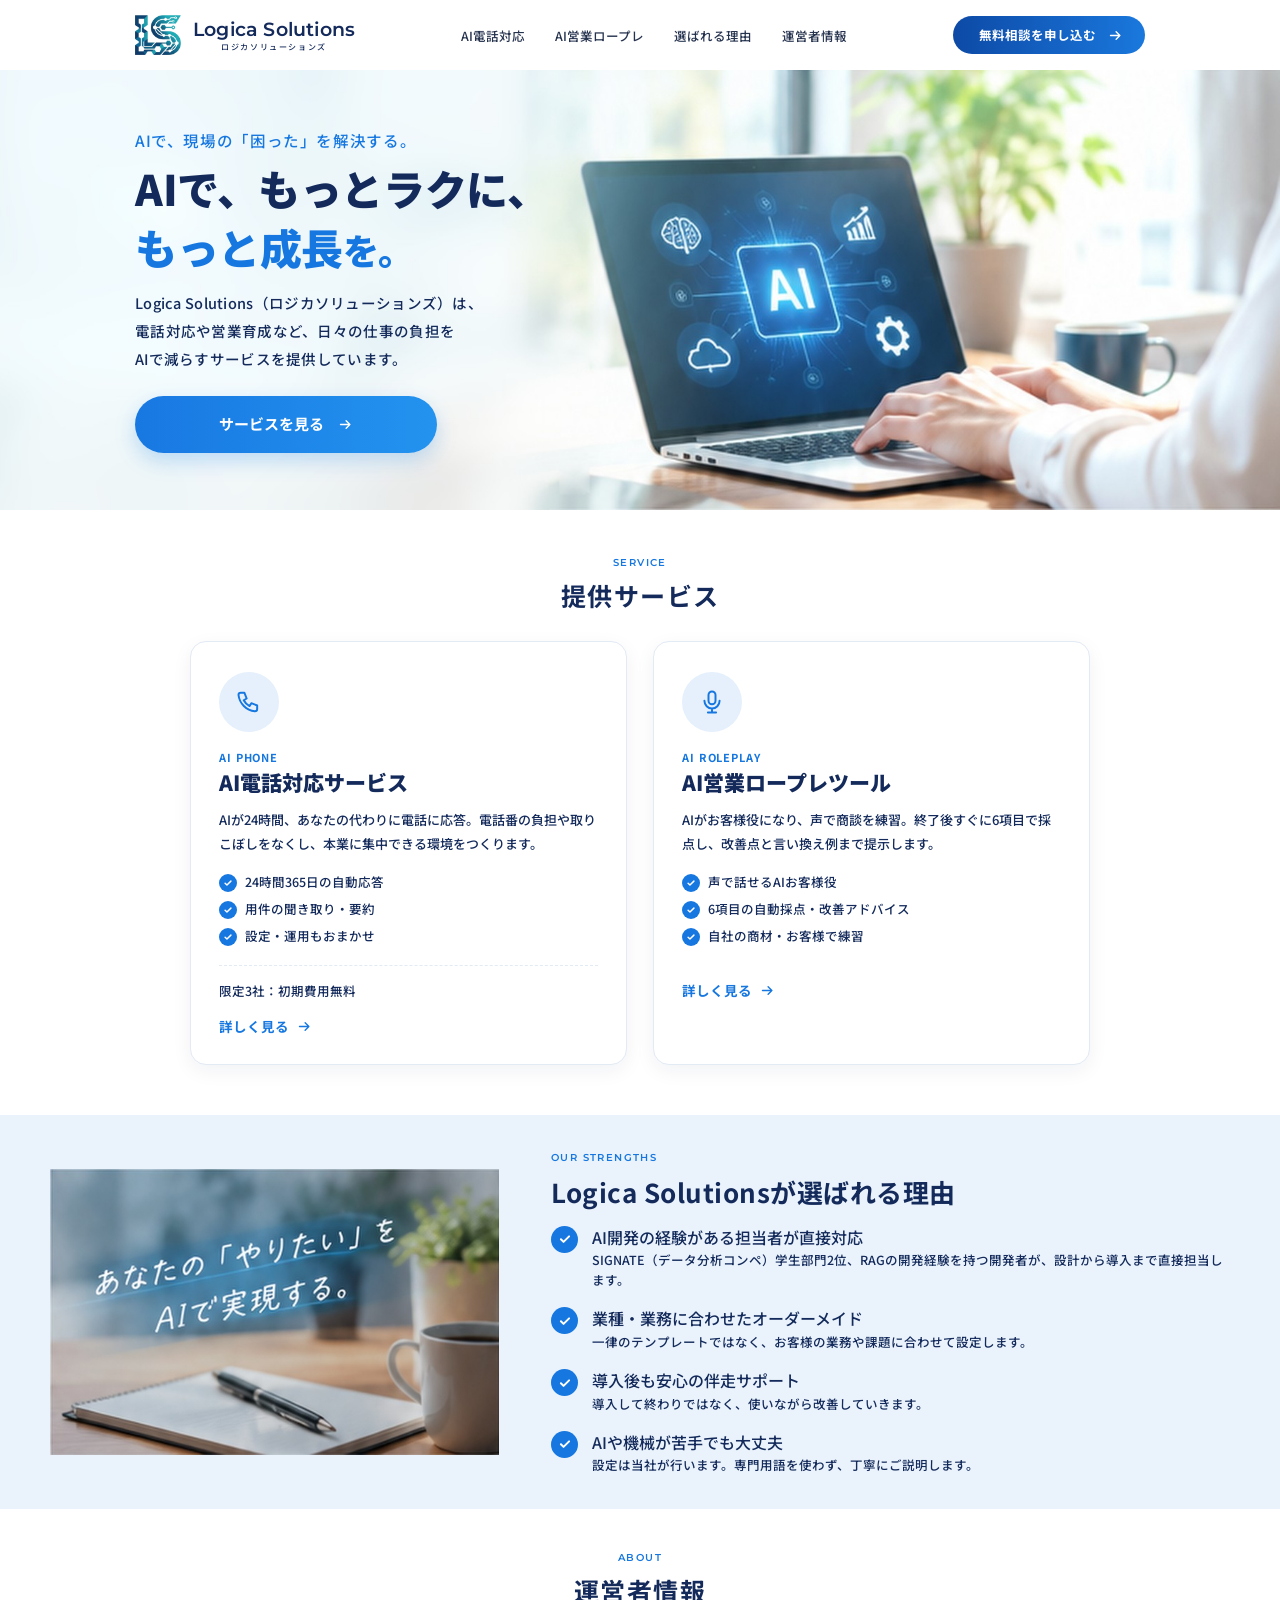
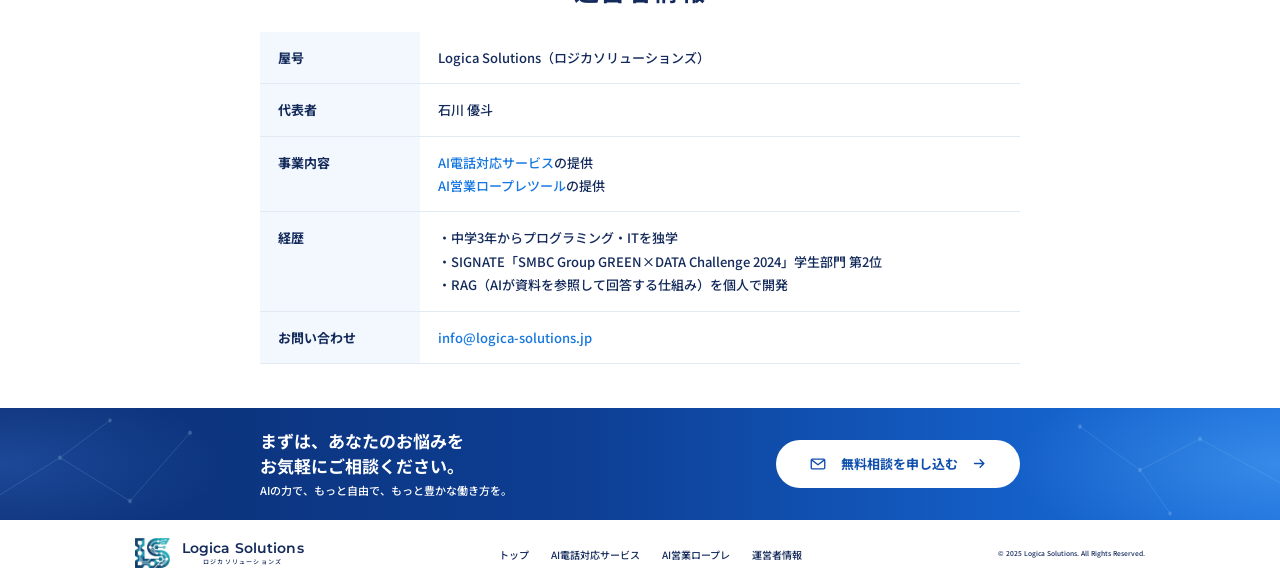
==== commit 83e8308b: "Add files via upload" ====
--- a/index.html
+++ b/index.html
@@ -55,7 +55,9 @@
       content="https://logica-solutions.jp/images/ogp.png"
     />
 
-    <link rel="icon" href="/favicon.svg" type="image/svg+xml" />
+    <link rel="icon" href="/favicon.ico" sizes="48x48" />
+    <link rel="icon" href="/images/icon-192.png" type="image/png" sizes="192x192" />
+    <link rel="apple-touch-icon" href="/apple-touch-icon.png" />
 
     <link
       rel="preload"
@@ -111,7 +113,7 @@
               "LogicaSolutions"
             ],
             "url": "https://logica-solutions.jp/",
-            "logo": "https://logica-solutions.jp/favicon.svg",
+            "logo": "https://logica-solutions.jp/images/logo-full.png",
             "email": "info@logica-solutions.jp",
             "image": "https://logica-solutions.jp/images/ogp.png",
             "description": "AI電話対応サービスとAI営業ロープレツールを提供。",
@@ -233,9 +235,7 @@
           class="logo"
           aria-label="Logica Solutions（ロジカソリューションズ）トップへ"
         >
-          <svg class="logo__mark" aria-hidden="true">
-            <use href="#logo-mark" />
-          </svg>
+          <img class="logo__mark" src="/images/logo.png" alt="" width="152" height="132" />
           <span class="logo__txt"
             ><span class="logo__name">Logica Solutions</span
             ><span class="logo__kana">ロジカソリューションズ</span></span
@@ -555,9 +555,7 @@
           class="logo"
           aria-label="Logica Solutions（ロジカソリューションズ）トップへ"
         >
-          <svg class="logo__mark" aria-hidden="true">
-            <use href="#logo-mark" />
-          </svg>
+          <img class="logo__mark" src="/images/logo.png" alt="" width="152" height="132" />
           <span class="logo__txt"
             ><span class="logo__name">Logica Solutions</span
             ><span class="logo__kana">ロジカソリューションズ</span></span
--- a/css/style.css
+++ b/css/style.css
@@ -81,8 +81,8 @@
   gap: 12px;
 }
 .logo__mark {
-  width: 26px;
-  height: 34px;
+  width: auto;
+  height: 40px;
 }
 .logo__txt {
   display: flex;
@@ -759,8 +759,8 @@
   gap: 20px;
 }
 .footer .logo__mark {
-  width: 20px;
-  height: 26px;
+  width: auto;
+  height: 30px;
 }
 .footer .logo__name {
   font-size: 14px;
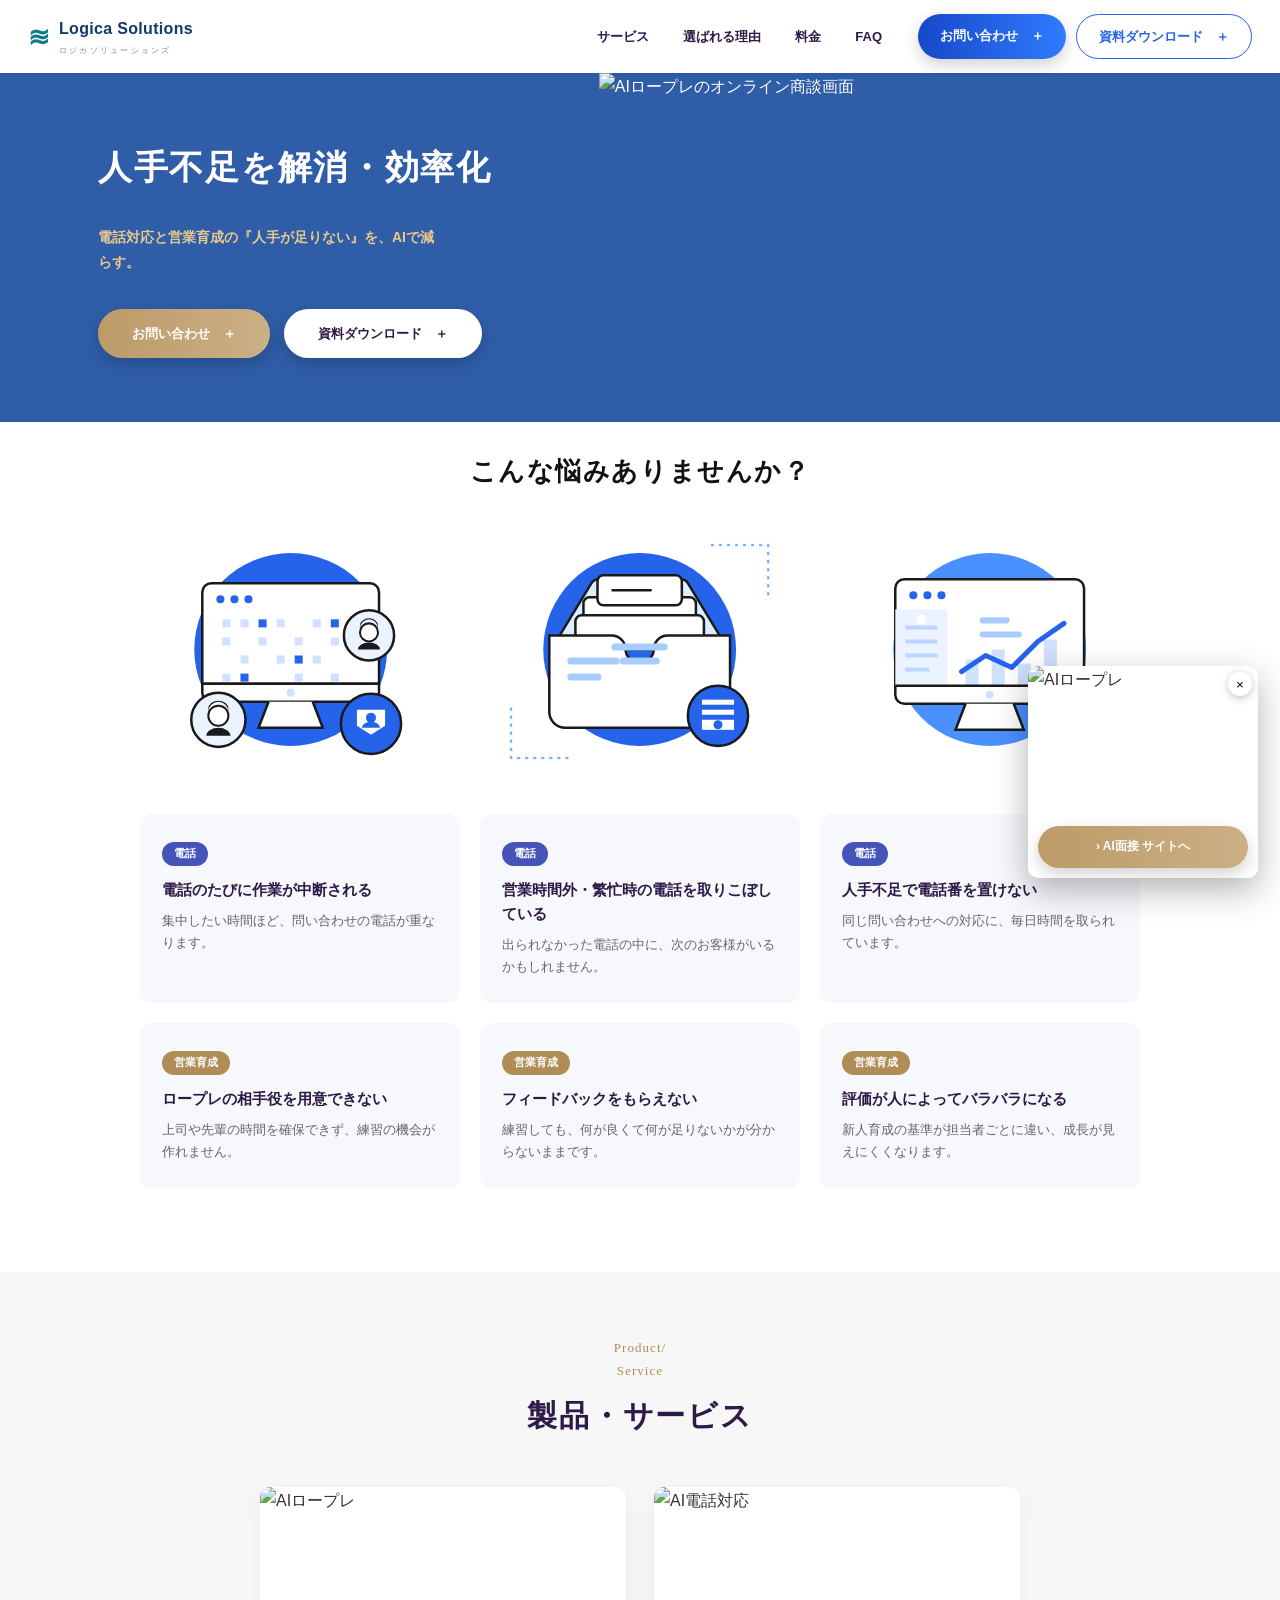
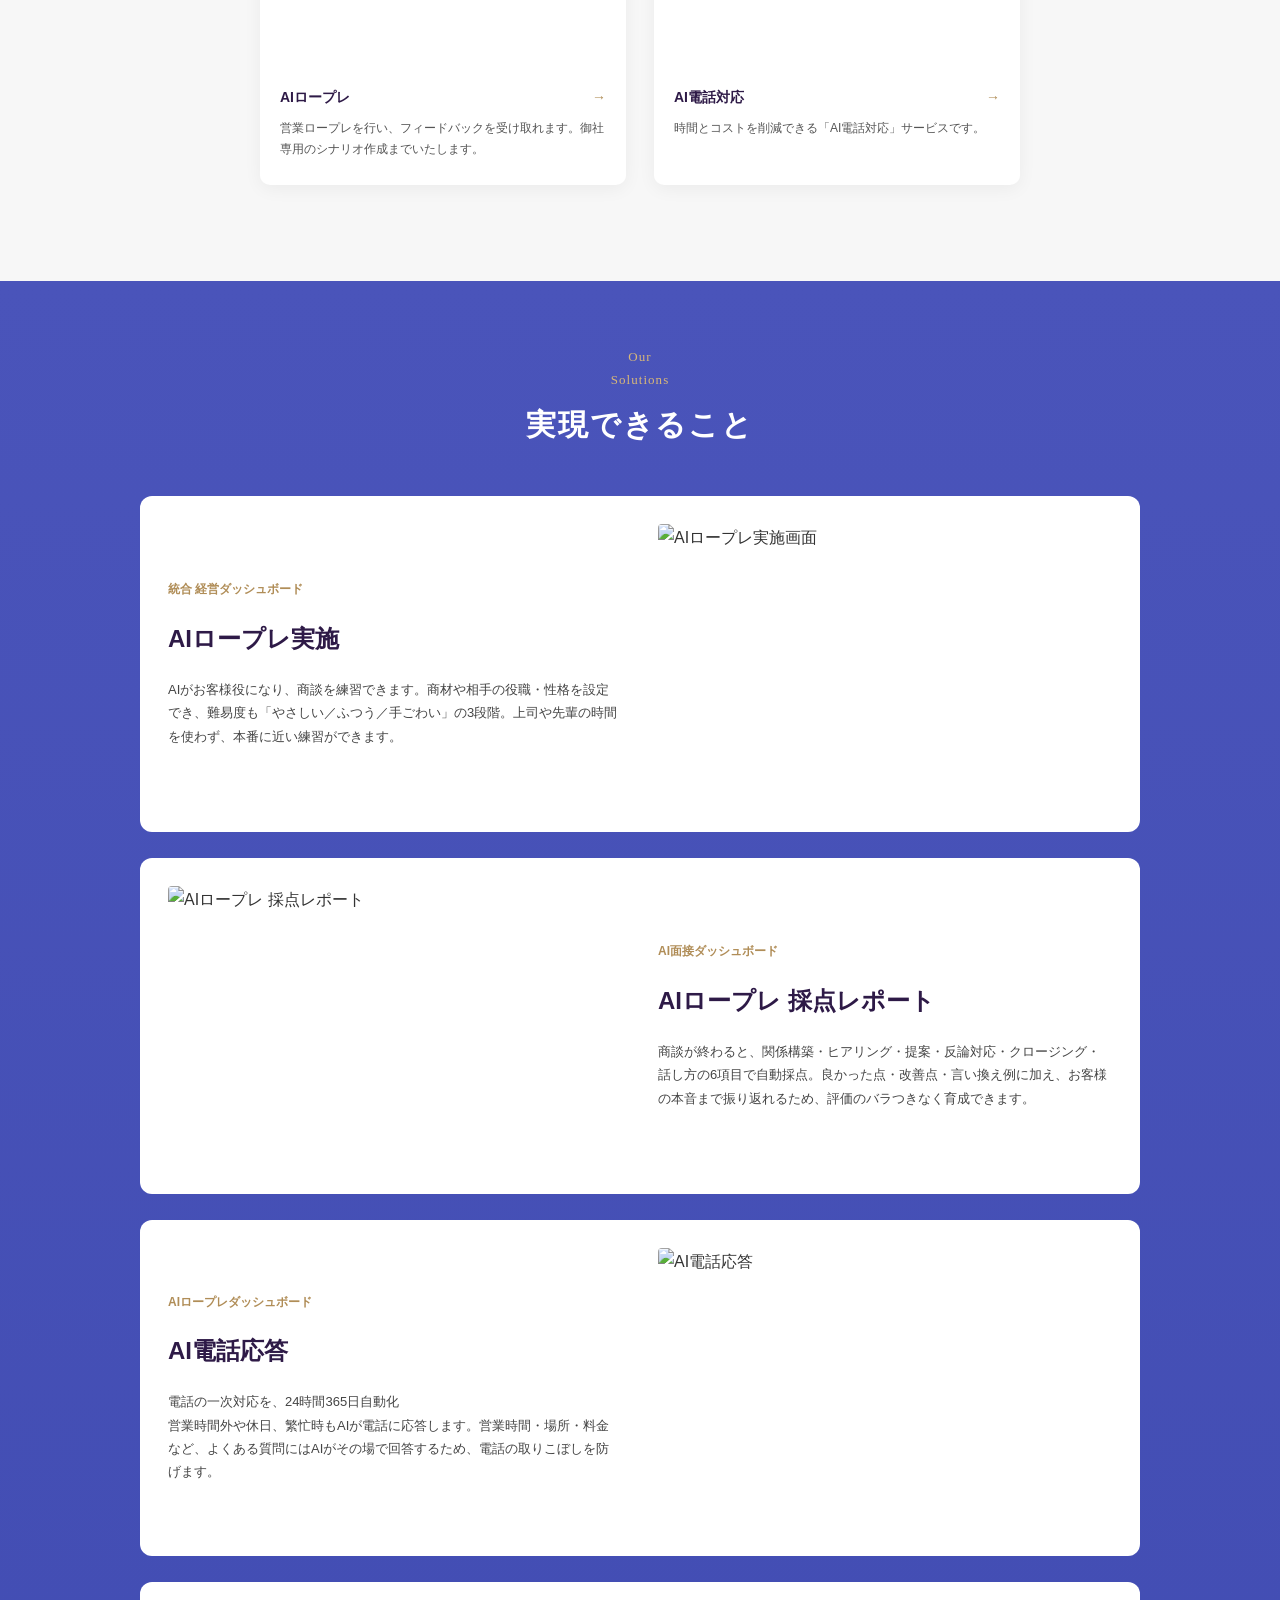
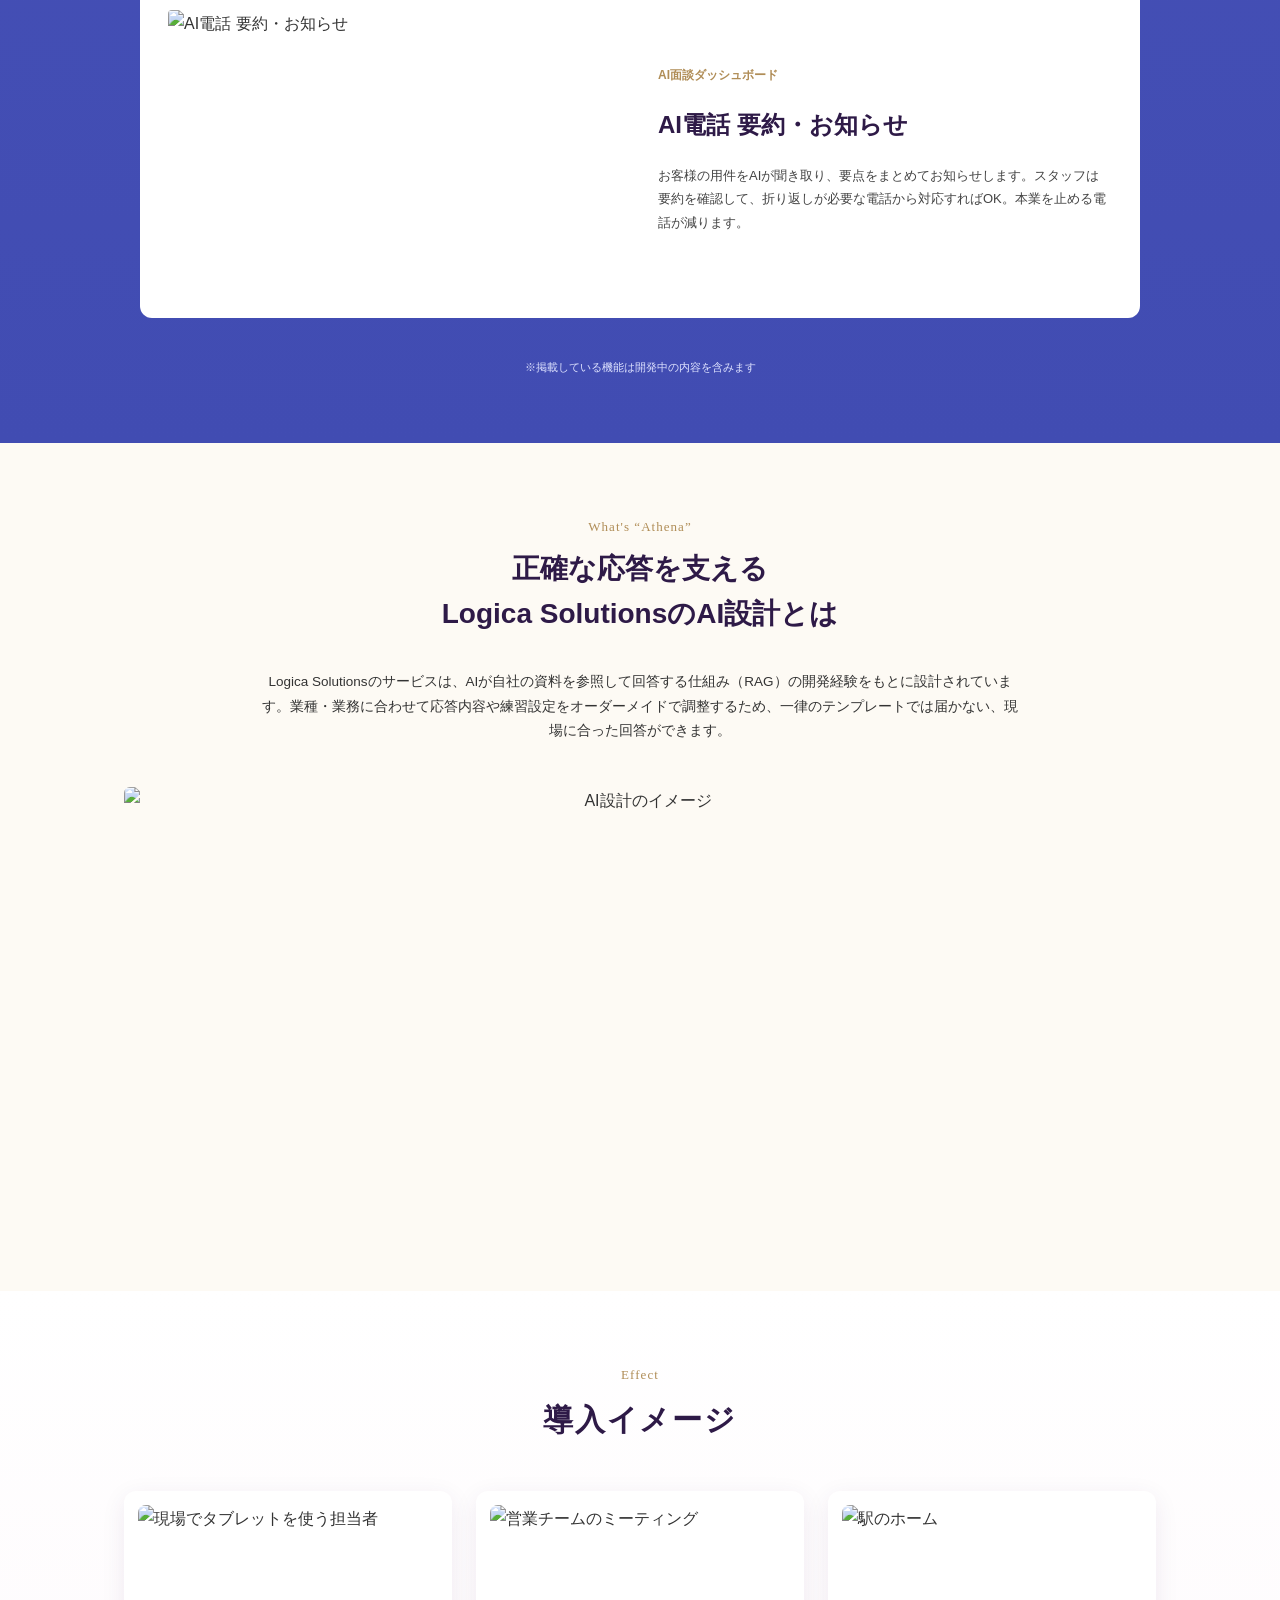
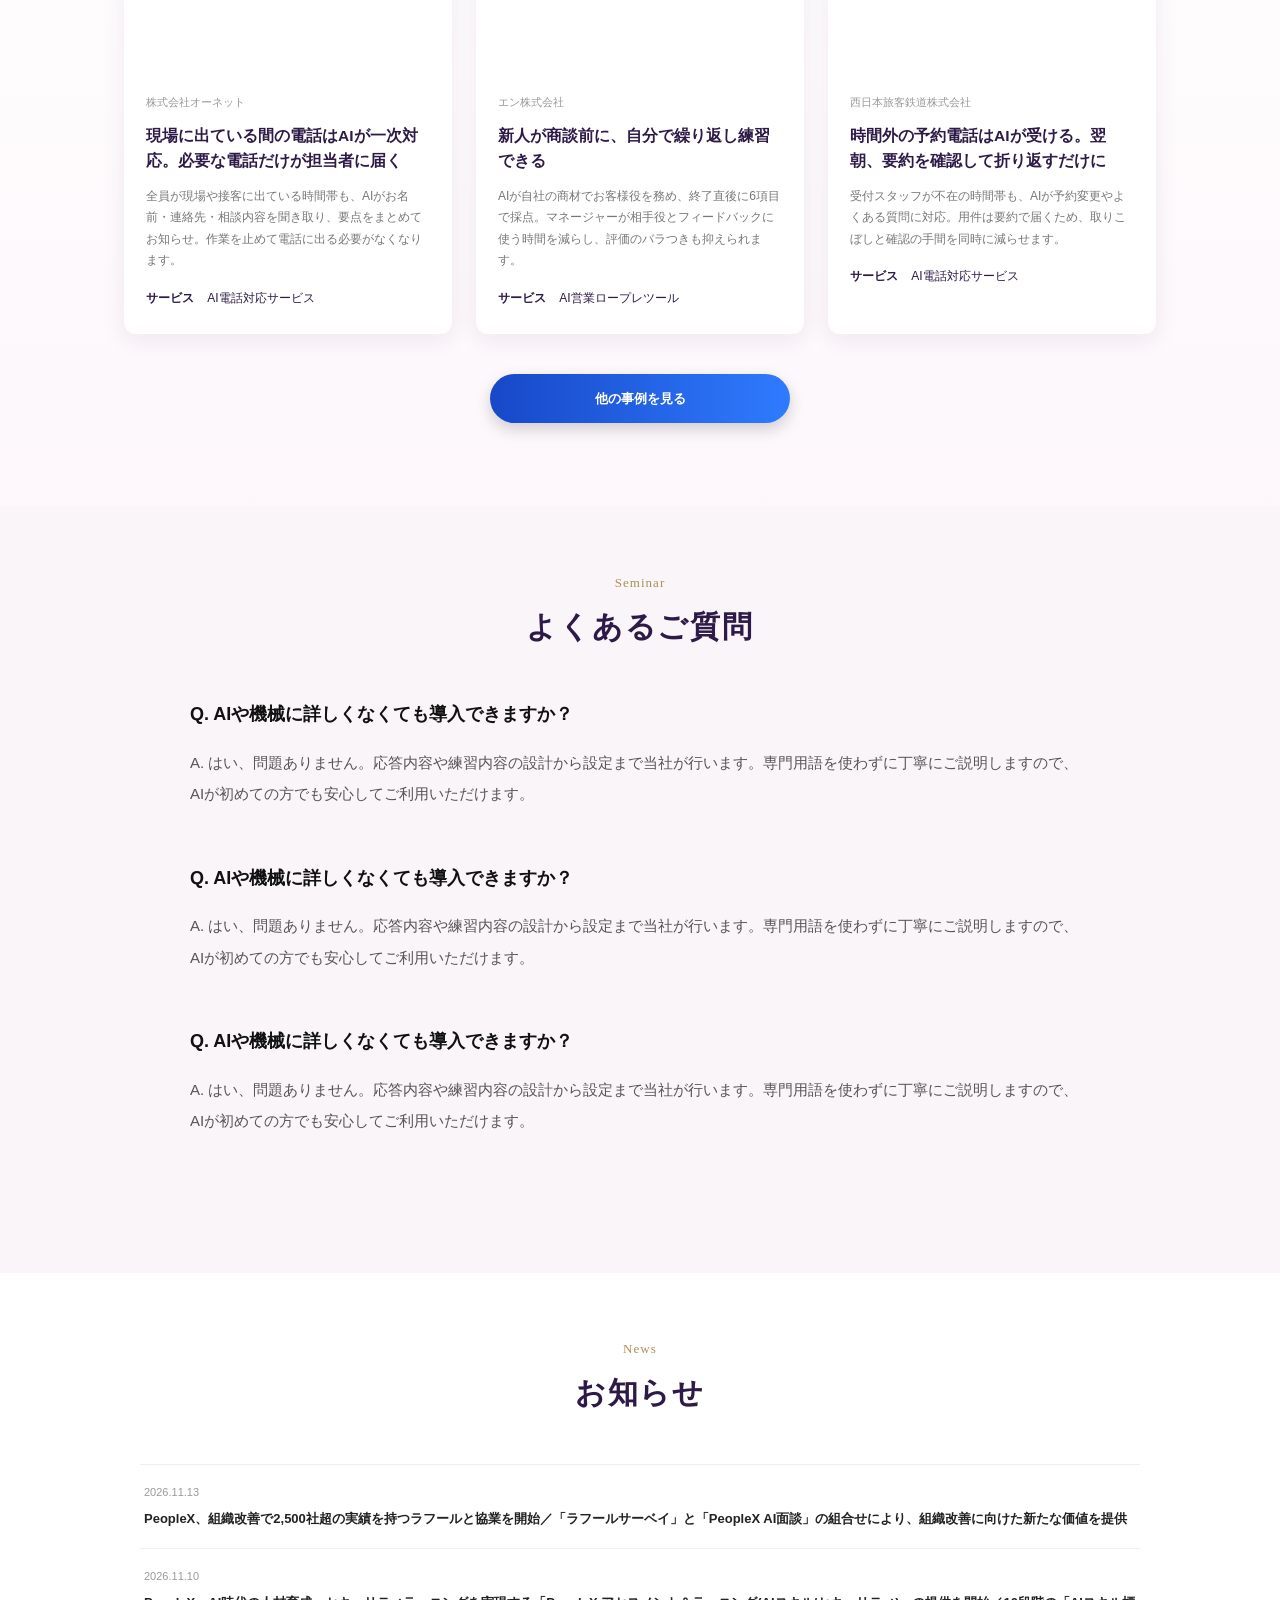
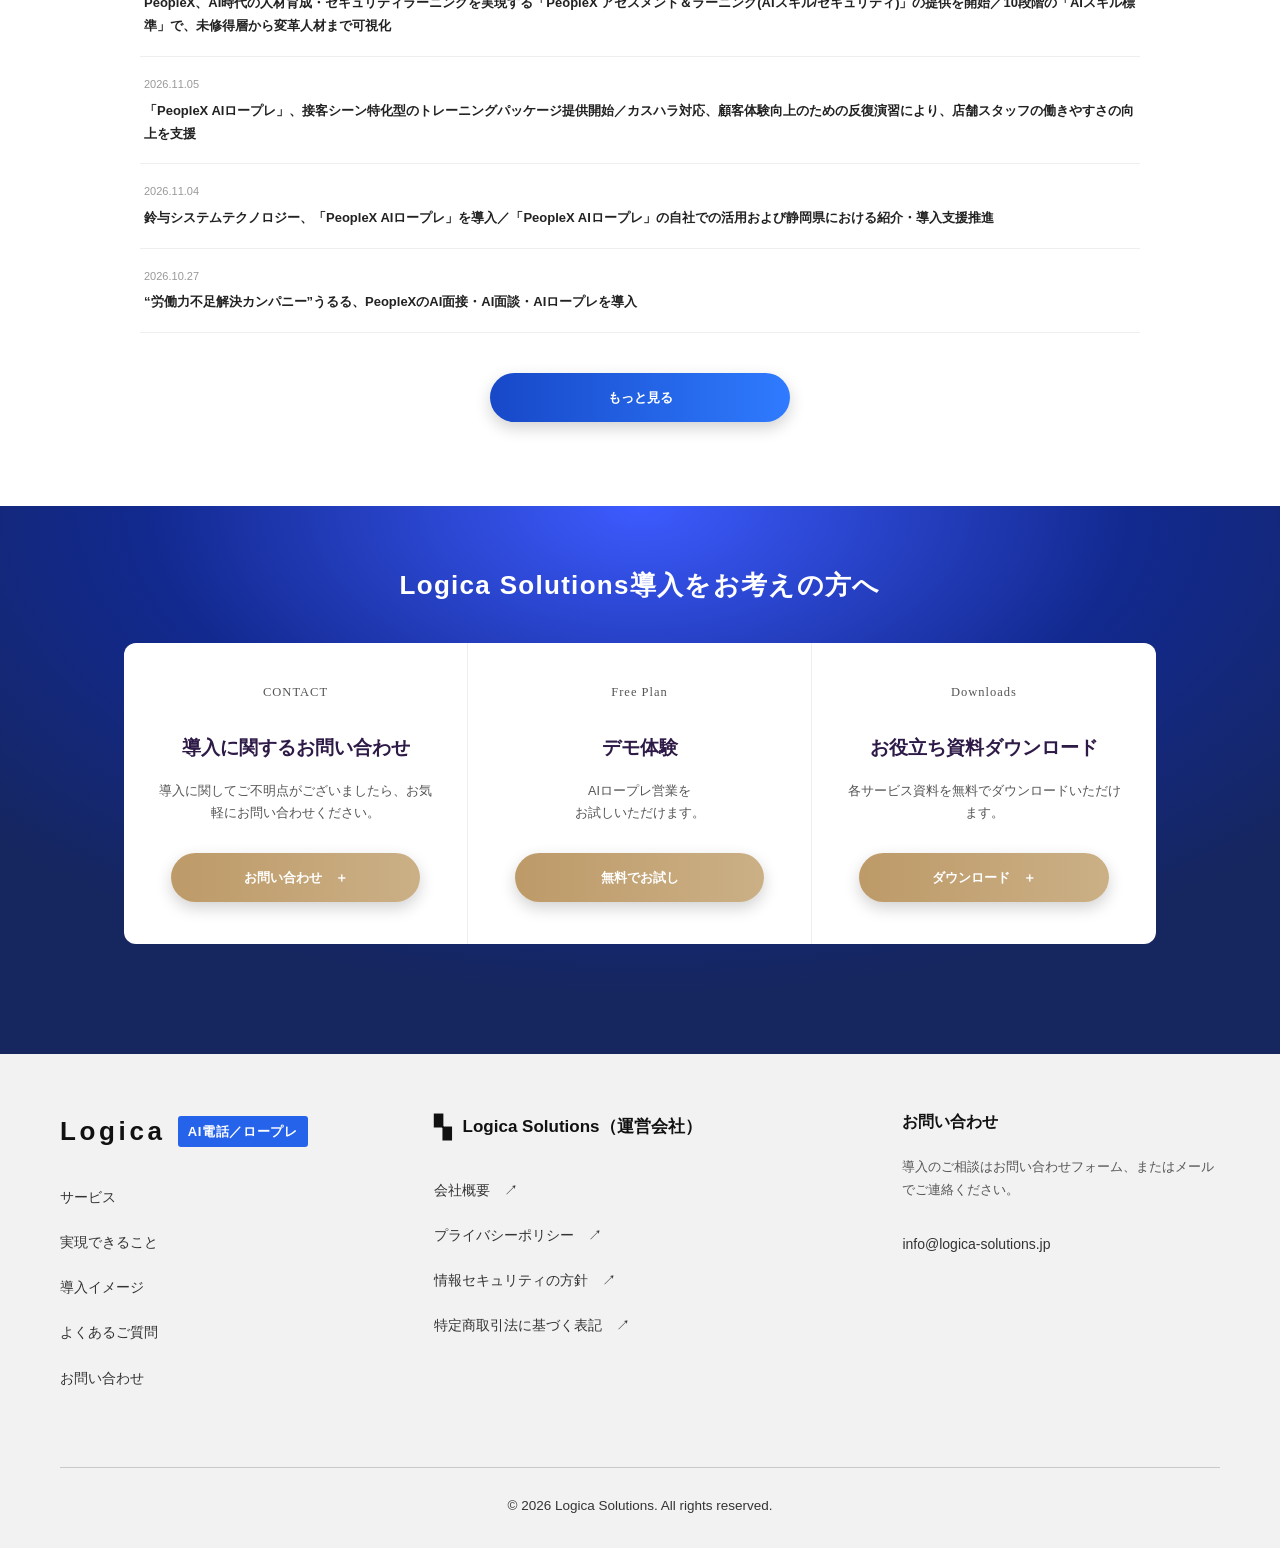
==== commit f11936b5: "Add files via upload" ====
--- a/index.html
+++ b/index.html
@@ -3,593 +3,1336 @@
   <head>
     <meta charset="UTF-8" />
     <meta name="viewport" content="width=device-width, initial-scale=1.0" />
-
-    <!-- ===== 基本SEO ===== -->
-    <title>
-      Logica
-      Solutions（ロジカソリューションズ）｜AI電話対応サービス・AI営業ロープレツール
-    </title>
-    <meta
-      name="description"
-      content="Logica Solutions（ロジカソリューションズ）は、AIで現場の負担を減らすサービスを提供しています。AIが24時間電話に自動応答する「AI電話対応サービス」と、AIがお客様役になり商談練習・自動採点ができる「AI営業ロープレツール」。無料相談受付中。"
-    />
-    <link rel="canonical" href="https://logica-solutions.jp/" />
-    <meta name="robots" content="index,follow,max-image-preview:large" />
-    <meta name="theme-color" content="#132a5b" />
-    <meta name="format-detection" content="telephone=no" />
-
-    <!-- ===== OGP / SNS ===== -->
-    <meta property="og:type" content="website" />
-    <meta property="og:site_name" content="Logica Solutions" />
-    <meta property="og:locale" content="ja_JP" />
-    <meta property="og:url" content="https://logica-solutions.jp/" />
-    <meta
-      property="og:title"
-      content="Logica Solutions（ロジカソリューションズ）｜AI電話対応・AI営業ロープレ"
-    />
-    <meta
-      property="og:description"
-      content="AIが24時間電話に応答する「AI電話対応サービス」と、AIと商談練習できる「AI営業ロープレツール」を提供しています。"
-    />
-    <meta
-      property="og:image"
-      content="https://logica-solutions.jp/images/ogp.png"
-    />
-    <meta property="og:image:width" content="1200" />
-    <meta property="og:image:height" content="630" />
-    <meta
-      property="og:image:alt"
-      content="AIで、もっとラクに、もっと成長を。Logica Solutions"
-    />
-    <meta name="twitter:card" content="summary_large_image" />
-    <meta
-      name="twitter:title"
-      content="Logica Solutions｜AI電話対応・AI営業ロープレ"
-    />
-    <meta
-      name="twitter:description"
-      content="AI電話対応サービスとAI営業ロープレツールを提供しています。"
-    />
-    <meta
-      name="twitter:image"
-      content="https://logica-solutions.jp/images/ogp.png"
-    />
-
-    <link rel="icon" href="/favicon.ico" sizes="48x48" />
-    <link rel="icon" href="/images/icon-192.png" type="image/png" sizes="192x192" />
-    <link rel="apple-touch-icon" href="/apple-touch-icon.png" />
-
-    <link
-      rel="preload"
-      as="image"
-      href="/images/hero.jpg"
-      fetchpriority="high"
-    />
-    <link rel="preconnect" href="https://fonts.googleapis.com" />
-    <link rel="preconnect" href="https://fonts.gstatic.com" crossorigin />
-    <link
-      rel="stylesheet"
-      href="https://fonts.googleapis.com/css2?family=Noto+Sans+JP:wght@400;500;700;900&family=Montserrat:wght@600;700&display=swap"
-      media="print"
-      onload="this.media = 'all'"
-    />
-    <noscript
-      ><link
-        rel="stylesheet"
-        href="https://fonts.googleapis.com/css2?family=Noto+Sans+JP:wght@400;500;700;900&family=Montserrat:wght@600;700&display=swap"
-    /></noscript>
-    <link rel="stylesheet" href="/css/style.css" />
-
-    <!-- ===== 構造化データ（JSON-LD） ===== -->
-    <script type="application/ld+json">
-      {
-        "@context": "https://schema.org",
-        "@graph": [
-          {
-            "@type": "Person",
-            "@id": "https://logica-solutions.jp/#founder",
-            "name": "石川 優斗",
-            "jobTitle": "代表",
-            "worksFor": { "@id": "https://logica-solutions.jp/#organization" },
-            "knowsAbout": [
-              "RAG",
-              "生成AI",
-              "データ分析",
-              "機械学習",
-              "AI電話対応",
-              "営業ロープレ"
-            ],
-            "award": "SIGNATE「SMBC Group GREEN×DATA Challenge 2024」学生部門 第2位"
-          },
-          {
-            "@type": "Organization",
-            "@id": "https://logica-solutions.jp/#organization",
-            "name": "Logica Solutions",
-            "alternateName": [
-              "ロジカソリューションズ",
-              "ロジカ ソリューションズ",
-              "ロジカソリューション",
-              "Logica Solution",
-              "LogicaSolutions"
-            ],
-            "url": "https://logica-solutions.jp/",
-            "logo": "https://logica-solutions.jp/images/logo-full.png",
-            "email": "info@logica-solutions.jp",
-            "image": "https://logica-solutions.jp/images/ogp.png",
-            "description": "AI電話対応サービスとAI営業ロープレツールを提供。",
-            "founder": { "@id": "https://logica-solutions.jp/#founder" },
-            "knowsAbout": [
-              "AI電話対応",
-              "AI電話代行",
-              "電話自動応答",
-              "営業ロープレ",
-              "営業研修",
-              "生成AI",
-              "業務効率化"
-            ]
-          },
-          {
-            "@type": "WebSite",
-            "@id": "https://logica-solutions.jp/#website",
-            "url": "https://logica-solutions.jp/",
-            "name": "Logica Solutions",
-            "alternateName": "ロジカソリューションズ",
-            "inLanguage": "ja",
-            "publisher": { "@id": "https://logica-solutions.jp/#organization" }
-          },
-          {
-            "@type": "WebPage",
-            "@id": "https://logica-solutions.jp/#webpage",
-            "url": "https://logica-solutions.jp/",
-            "name": "Logica Solutions（ロジカソリューションズ）｜AI電話対応サービス・AI営業ロープレツール",
-            "inLanguage": "ja",
-            "isPartOf": { "@id": "https://logica-solutions.jp/#website" },
-            "about": { "@id": "https://logica-solutions.jp/#organization" },
-            "mainEntity": { "@id": "https://logica-solutions.jp/#services" }
-          },
-          {
-            "@type": "ItemList",
-            "@id": "https://logica-solutions.jp/#services",
-            "name": "Logica Solutionsの提供サービス",
-            "itemListElement": [
-              {
-                "@type": "ListItem",
-                "position": 1,
-                "name": "AI電話対応サービス",
-                "url": "https://logica-solutions.jp/ai-phone/"
-              },
-              {
-                "@type": "ListItem",
-                "position": 2,
-                "name": "AI営業ロープレツール",
-                "url": "https://logica-solutions.jp/sales-roleplay/"
-              }
-            ]
-          }
-        ]
-      }
-    </script>
+    <title>Logica Solutions｜人手不足を解消・効率化</title>
+    <style>
+      :root {
+        --navy: #2e1a47;
+        --ink: #333;
+        --gold: #b08d57;
+        --gold-btn: linear-gradient(90deg, #bd9a68, #cbb086);
+        --blue-btn: linear-gradient(
+          90deg,
+          #1748c8,
+          #2f7bff
+        ); /* 紫ボタン→青ボタン */
+        --hero-blue: #2f5da8;
+        --sol-blue: #4653b8;
+        --footer-blue: #0d5aa0;
+      }
+      * {
+        margin: 0;
+        padding: 0;
+        box-sizing: border-box;
+      }
+      body {
+        font-family:
+          "Hiragino Kaku Gothic ProN", "Hiragino Sans", "Noto Sans JP",
+          sans-serif;
+        color: var(--ink);
+        line-height: 1.8;
+        background: #fff;
+      }
+      img {
+        display: block;
+        width: 100%;
+        height: 100%;
+        object-fit: cover;
+      }
+      a {
+        text-decoration: none;
+        color: inherit;
+      }
+      .wrap {
+        max-width: 1080px;
+        margin: 0 auto;
+        padding: 0 24px;
+      }
+      .en {
+        font-family: Georgia, serif;
+        color: var(--gold);
+        font-size: 13px;
+        letter-spacing: 0.08em;
+        text-align: center;
+      }
+      h2.title {
+        color: var(--navy);
+        font-size: 30px;
+        text-align: center;
+        margin: 6px 0 44px;
+        letter-spacing: 0.06em;
+      }
+      .btn {
+        display: inline-block;
+        border-radius: 999px;
+        padding: 13px 34px;
+        font-size: 13px;
+        font-weight: 700;
+        text-align: center;
+        box-shadow: 0 6px 16px rgba(0, 0, 0, 0.18);
+      }
+      .btn-blue {
+        background: var(--blue-btn);
+        color: #fff;
+      }
+      .btn-gold {
+        background: var(--gold-btn);
+        color: #fff;
+      }
+      .btn-white {
+        background: #fff;
+        color: var(--navy);
+      }
+      .btn-outline {
+        border: 1.5px solid #2563eb;
+        color: #2563eb;
+        background: #fff;
+        box-shadow: none;
+      }
+      /* header */
+      header {
+        position: sticky;
+        top: 0;
+        z-index: 50;
+        background: #fff;
+        box-shadow: 0 1px 6px rgba(0, 0, 0, 0.06);
+      }
+      .header-in {
+        max-width: 1280px;
+        margin: 0 auto;
+        padding: 14px 28px;
+        display: flex;
+        align-items: center;
+        gap: 36px;
+      }
+      .logo {
+        display: flex;
+        align-items: center;
+        gap: 9px;
+        color: #123a6d;
+      }
+      .logo-mark {
+        font-size: 26px;
+        font-weight: 900;
+        color: #0e7c86;
+        line-height: 1;
+      }
+      .logo b {
+        font-size: 16px;
+        letter-spacing: 0.02em;
+      }
+      .logo small {
+        display: block;
+        font-size: 8px;
+        color: #7a8aa0;
+        letter-spacing: 0.28em;
+      }
+      nav {
+        margin-left: auto;
+        display: flex;
+        gap: 34px;
+        font-size: 13px;
+        font-weight: 700;
+        color: var(--navy);
+      }
+      .header-btns {
+        display: flex;
+        gap: 10px;
+      }
+      .header-btns .btn {
+        padding: 10px 22px;
+      }
+      /* hero */
+      .hero {
+        background: var(--hero-blue);
+        color: #fff;
+        overflow: hidden;
+      }
+      .hero-in {
+        max-width: 1180px;
+        margin: 0 auto;
+        display: grid;
+        grid-template-columns: 1fr 1.15fr;
+        align-items: center;
+      }
+      .hero-text {
+        padding: 64px 24px 64px 48px;
+      }
+      .hero-text h1 {
+        font-size: 34px;
+        letter-spacing: 0.05em;
+        margin-bottom: 26px;
+      }
+      .hero-text p {
+        color: #e8c98a;
+        font-size: 14px;
+        font-weight: 700;
+        margin-bottom: 34px;
+        max-width: 340px;
+      }
+      .hero-btns {
+        display: flex;
+        gap: 14px;
+        flex-wrap: wrap;
+      }
+      .hero-img {
+        height: 100%;
+        min-height: 320px;
+      }
+      /* problems */
+      .problems {
+        padding: 26px 0 84px;
+      }
+      .problems h2 {
+        font-size: 26px;
+        text-align: center;
+        color: #111;
+        margin-bottom: 36px;
+        letter-spacing: 0.06em;
+      }
+      .problem-ills {
+        display: grid;
+        grid-template-columns: repeat(3, 1fr);
+        gap: 28px;
+        max-width: 1020px;
+        margin: 0 auto 42px;
+      }
+      .problem-ills svg {
+        width: 100%;
+        height: auto;
+        display: block;
+      }
+      .problem-grid {
+        display: grid;
+        grid-template-columns: repeat(3, 1fr);
+        gap: 20px;
+        max-width: 1000px;
+        margin: 0 auto;
+      }
+      .problem-card {
+        background: #f7f8fc;
+        border-radius: 12px;
+        padding: 24px 22px;
+      }
+      .problem-card .tag {
+        display: inline-block;
+        font-size: 11px;
+        font-weight: 700;
+        color: #fff;
+        background: #4653b8;
+        border-radius: 999px;
+        padding: 2px 12px;
+        margin-bottom: 12px;
+      }
+      .problem-card .tag.sales {
+        background: #b08d57;
+      }
+      .problem-card h3 {
+        font-size: 15px;
+        color: var(--navy);
+        margin-bottom: 8px;
+        line-height: 1.6;
+      }
+      .problem-card p {
+        font-size: 12.5px;
+        color: #666;
+      }
+      /* products */
+      .products {
+        background: #f7f7f7;
+        padding: 64px 0 96px;
+      }
+      .product-grid {
+        display: grid;
+        grid-template-columns: 1fr 1fr;
+        gap: 28px;
+        max-width: 760px;
+        margin: 0 auto;
+      }
+      .product-card {
+        background: #fff;
+        border-radius: 10px;
+        overflow: hidden;
+        box-shadow: 0 4px 18px rgba(0, 0, 0, 0.05);
+      }
+      .product-card .thumb {
+        height: 180px;
+      }
+      .product-card .body {
+        padding: 18px 20px 24px;
+      }
+      .product-card h3 {
+        font-size: 14px;
+        color: var(--navy);
+        display: flex;
+        justify-content: space-between;
+        align-items: center;
+      }
+      .product-card h3 span {
+        color: var(--gold);
+      }
+      .product-card p {
+        font-size: 12px;
+        color: #555;
+        margin-top: 8px;
+      }
+      /* solutions */
+      .solutions {
+        background: linear-gradient(180deg, #4a54ba, #414cb2);
+        padding: 64px 0 40px;
+      }
+      .solutions .en {
+        color: #d9b878;
+      }
+      .solutions h2.title {
+        color: #fff;
+      }
+      .sol-card {
+        background: #fff;
+        border-radius: 12px;
+        padding: 28px;
+        display: grid;
+        grid-template-columns: 1fr 1fr;
+        gap: 36px;
+        align-items: center;
+        max-width: 1000px;
+        margin: 0 auto 26px;
+      }
+      .sol-card .thumb {
+        height: 280px;
+        border-radius: 4px;
+        overflow: hidden;
+      }
+      .sol-card .label {
+        color: var(--gold);
+        font-size: 12px;
+        font-weight: 700;
+        margin-bottom: 16px;
+      }
+      .sol-card h3 {
+        color: var(--navy);
+        font-size: 24px;
+        margin-bottom: 18px;
+      }
+      .sol-card p {
+        font-size: 13px;
+        color: #444;
+      }
+      .solutions .note {
+        text-align: center;
+        color: #dfe3ff;
+        font-size: 11px;
+        padding: 14px 0 26px;
+      }
+      /* athena */
+      .athena {
+        background: #fdfaf4;
+        padding: 72px 0 64px;
+        text-align: center;
+      }
+      .athena h2 {
+        color: var(--navy);
+        font-size: 28px;
+        line-height: 1.6;
+        margin: 8px 0 34px;
+      }
+      .athena .lead {
+        font-size: 13.5px;
+        max-width: 760px;
+        margin: 0 auto 44px;
+      }
+      .athena .big-img {
+        max-width: 1040px;
+        height: 440px;
+        margin: 0 auto;
+        border-radius: 6px;
+        overflow: hidden;
+      }
+      /* cases */
+      .cases {
+        padding: 72px 0 84px;
+        background: linear-gradient(180deg, #fff, #fdf7fb);
+      }
+      .case-grid {
+        display: grid;
+        grid-template-columns: repeat(3, 1fr);
+        gap: 24px;
+      }
+      .case-card {
+        background: #fff;
+        border-radius: 12px;
+        overflow: hidden;
+        box-shadow: 0 6px 24px rgba(60, 30, 90, 0.08);
+        padding: 14px 14px 24px;
+      }
+      .case-card .thumb {
+        height: 170px;
+        border-radius: 8px;
+        overflow: hidden;
+        margin-bottom: 18px;
+      }
+      .case-card .co {
+        font-size: 11px;
+        color: #999;
+        margin: 0 8px 10px;
+      }
+      .case-card h3 {
+        font-size: 15.5px;
+        color: var(--navy);
+        line-height: 1.65;
+        margin: 0 8px 12px;
+      }
+      .case-card p {
+        font-size: 12px;
+        color: #777;
+        margin: 0 8px 16px;
+      }
+      .case-card .svc {
+        font-size: 12px;
+        color: var(--navy);
+        margin: 0 8px;
+      }
+      .case-card .svc b {
+        margin-right: 10px;
+      }
+      .center-btn {
+        text-align: center;
+        margin-top: 40px;
+      }
+      .center-btn .btn {
+        min-width: 300px;
+      }
+      /* faq */
+      .faq {
+        background: #faf5f9;
+        padding: 64px 0 84px;
+      }
+      .faq-list {
+        max-width: 900px;
+        margin: 0 auto;
+      }
+      .faq-item {
+        margin-bottom: 52px;
+      }
+      .faq-item h3 {
+        font-size: 18px;
+        color: #111;
+        margin-bottom: 16px;
+      }
+      .faq-item p {
+        font-size: 15px;
+        color: #555;
+        line-height: 2.1;
+      }
+      /* news */
+      .news {
+        padding: 64px 0 84px;
+      }
+      .news-list {
+        max-width: 1000px;
+        margin: 0 auto;
+        border-top: 1px solid #eee;
+      }
+      .news-item {
+        border-bottom: 1px solid #eee;
+        padding: 18px 4px;
+      }
+      .news-item time {
+        font-size: 11px;
+        color: #999;
+        display: block;
+        margin-bottom: 4px;
+      }
+      .news-item p {
+        font-size: 13px;
+        font-weight: 700;
+        color: #222;
+      }
+      /* cta */
+      .cta {
+        background: radial-gradient(
+          ellipse 70% 90% at 50% 0%,
+          #3d5bff 0%,
+          #12298f 55%,
+          #16265e 100%
+        );
+        padding: 56px 0 110px;
+      }
+      .cta h2 {
+        color: #fff;
+        text-align: center;
+        font-size: 26px;
+        margin-bottom: 34px;
+        letter-spacing: 0.05em;
+      }
+      .cta-box {
+        background: #fff;
+        border-radius: 12px;
+        max-width: 1040px;
+        margin: 0 auto;
+        display: grid;
+        grid-template-columns: 1fr 1fr 1fr;
+        overflow: hidden;
+      }
+      .cta-cell {
+        padding: 38px 30px 42px;
+        text-align: center;
+        border-right: 1px solid #eee;
+      }
+      .cta-cell:last-child {
+        border-right: none;
+      }
+      .cta-cell h3 {
+        color: var(--navy);
+        font-size: 19px;
+        margin: 8px 0 14px;
+      }
+      .cta-cell p {
+        font-size: 12.5px;
+        color: #555;
+        margin-bottom: 28px;
+      }
+      .cta-cell .btn {
+        width: 88%;
+      }
+      /* footer （少ない構成） */
+      footer {
+        background: #f2f2f2;
+        color: #333;
+        font-size: 14px;
+      }
+      .footer-in {
+        max-width: 1240px;
+        margin: 0 auto;
+        padding: 54px 40px 0;
+      }
+      .footer-simple {
+        display: grid;
+        grid-template-columns: 1fr 1.3fr 1fr;
+        gap: 56px;
+      }
+      .footer-brand {
+        font-size: 26px;
+        font-weight: 900;
+        letter-spacing: 0.14em;
+        color: #111;
+        display: flex;
+        align-items: center;
+        gap: 12px;
+      }
+      .footer-brand .tag {
+        background: #2563eb;
+        color: #fff;
+        font-size: 13px;
+        font-weight: 700;
+        letter-spacing: 0.05em;
+        padding: 4px 10px;
+        border-radius: 3px;
+      }
+      footer ul {
+        list-style: none;
+        margin-top: 30px;
+      }
+      footer li {
+        margin-bottom: 20px;
+      }
+      footer li a:hover {
+        text-decoration: underline;
+      }
+      .footer-company {
+        display: flex;
+        align-items: center;
+        gap: 12px;
+        font-size: 17px;
+        font-weight: 700;
+        color: #111;
+      }
+      .footer-company .mark {
+        font-size: 22px;
+        color: #111;
+      }
+      .footer-contact h4 {
+        font-size: 16px;
+        color: #111;
+        margin-bottom: 18px;
+      }
+      .footer-contact p {
+        font-size: 13px;
+        color: #555;
+      }
+      .copyright {
+        border-top: 1px solid #c9c9c9;
+        margin-top: 56px;
+        text-align: center;
+        color: #333;
+        font-size: 13.5px;
+        padding: 26px 0 30px;
+      }
+      /* popup */
+      .popup {
+        position: fixed;
+        right: 22px;
+        bottom: 22px;
+        width: 230px;
+        background: #fff;
+        border-radius: 10px;
+        box-shadow: 0 12px 34px rgba(0, 0, 0, 0.3);
+        overflow: hidden;
+        z-index: 60;
+      }
+      .popup .thumb {
+        height: 150px;
+      }
+      .popup .body {
+        padding: 10px;
+      }
+      .popup .btn {
+        width: 100%;
+        padding: 10px;
+        font-size: 12px;
+      }
+      .popup .close {
+        position: absolute;
+        top: 6px;
+        right: 6px;
+        width: 24px;
+        height: 24px;
+        border: none;
+        border-radius: 50%;
+        background: #fff;
+        box-shadow: 0 2px 8px rgba(0, 0, 0, 0.25);
+        cursor: pointer;
+      }
+      @media (max-width: 860px) {
+        nav {
+          display: none;
+        }
+        .hero-in,
+        .sol-card,
+        .cta-box {
+          grid-template-columns: 1fr;
+        }
+        .product-grid,
+        .problem-grid,
+        .case-grid,
+        .footer-simple,
+        .problem-ills {
+          grid-template-columns: 1fr;
+        }
+        .cta-cell {
+          border-right: none;
+          border-bottom: 1px solid #eee;
+        }
+        .athena .big-img {
+          height: 260px;
+        }
+      }
+    </style>
   </head>
   <body>
-    <svg width="0" height="0" style="position: absolute" aria-hidden="true">
-      <defs>
-        <linearGradient id="logoGrad" x1="0" y1="0" x2="1" y2="1">
-          <stop offset="0" stop-color="#2a8cf0" />
-          <stop offset="1" stop-color="#0f5cc4" />
-        </linearGradient>
-        <symbol id="logo-mark" viewBox="0 0 26 34">
-          <path
-            d="M11 5 L5.5 24.5 Q4.3 29 9 29 L21 29"
-            fill="none"
-            stroke="url(#logoGrad)"
-            stroke-width="6.5"
-            stroke-linecap="round"
-            stroke-linejoin="round"
-          />
-        </symbol>
-        <symbol id="i-arrow" viewBox="0 0 24 24">
-          <path
-            d="M4 12h15M13 6l6 6-6 6"
-            fill="none"
-            stroke="currentColor"
-            stroke-width="2.2"
-            stroke-linecap="round"
-            stroke-linejoin="round"
-          />
-        </symbol>
-        <symbol id="i-mail-fill" viewBox="0 0 24 24">
-          <path
-            fill="currentColor"
-            d="M3.5 5h17A1.5 1.5 0 0 1 22 6.5v11a1.5 1.5 0 0 1-1.5 1.5h-17A1.5 1.5 0 0 1 2 17.5v-11A1.5 1.5 0 0 1 3.5 5zm.9 2L12 12.3 19.6 7H4.4z"
-          />
-        </symbol>
-        <symbol id="i-mail" viewBox="0 0 24 24">
-          <g
-            fill="none"
-            stroke="currentColor"
-            stroke-width="1.8"
-            stroke-linejoin="round"
+    <header>
+      <div class="header-in">
+        <a class="logo" href="#"
+          ><span class="logo-mark">≋</span
+          ><span
+            ><b>Logica Solutions</b><small>ロジカソリューションズ</small></span
+          ></a
+        >
+        <nav>
+          <a href="#products">サービス</a><a href="#solutions">選ばれる理由</a
+          ><a href="#cta">料金</a><a href="#faq">FAQ</a>
+        </nav>
+        <div class="header-btns">
+          <a class="btn btn-blue" href="#cta">お問い合わせ　＋</a>
+          <a class="btn btn-outline" href="contact.html"
+            >資料ダウンロード　＋</a
           >
-            <rect x="3" y="5.5" width="18" height="13" rx="1.5" />
-            <path d="M3.5 6.5l8.5 6.5 8.5-6.5" />
-          </g>
-        </symbol>
-        <symbol id="i-check" viewBox="0 0 24 24">
-          <path
-            d="M5 12.5l4.5 4.5L19 7.5"
-            fill="none"
-            stroke="#fff"
-            stroke-width="3.4"
-            stroke-linecap="round"
-            stroke-linejoin="round"
-          />
-        </symbol>
-      </defs>
-    </svg>
-
-    <!-- Header -->
-    <header class="header" id="top">
-      <div class="wrap header__in">
-        <a
-          href="/"
-          class="logo"
-          aria-label="Logica Solutions（ロジカソリューションズ）トップへ"
-        >
-          <img class="logo__mark" src="/images/logo.png" alt="" width="152" height="132" />
-          <span class="logo__txt"
-            ><span class="logo__name">Logica Solutions</span
-            ><span class="logo__kana">ロジカソリューションズ</span></span
-          >
-        </a>
-        <nav class="gnav" aria-label="メインメニュー">
-          <ul>
-            <li><a href="/ai-phone/">AI電話対応</a></li>
-            <li><a href="/sales-roleplay/">AI営業ロープレ</a></li>
-            <li><a href="#reason">選ばれる理由</a></li>
-            <li><a href="#about">運営者情報</a></li>
-          </ul>
-        </nav>
-        <a href="#contact" class="h-btn"
-          >無料相談を申し込む<svg class="arrow" aria-hidden="true">
-            <use href="#i-arrow" /></svg
-        ></a>
-        <button
-          class="menu-btn"
-          aria-label="メニューを開く"
-          aria-expanded="false"
-        >
-          <span></span><span></span><span></span>
-        </button>
+        </div>
       </div>
     </header>
 
-    <main>
-      <!-- Hero -->
-      <section class="hero" aria-labelledby="hero-ttl">
-        <div class="wrap">
-          <div class="hero__txt">
-            <p class="hero__lead">AIで、現場の「困った」を解決する。</p>
-            <h1 class="hero__ttl" id="hero-ttl">
-              AIで、もっとラクに、<br /><span
-                >もっと成長<span class="sm">を。</span></span
-              ><span class="sr-only"
-                >｜Logica
-                Solutions（ロジカソリューションズ）のAI電話対応サービス・AI営業ロープレツール</span
-              >
-            </h1>
-            <p class="hero__desc">
-              Logica Solutions（ロジカソリューションズ）は、<br />電話対応や営業育成など、日々の仕事の負担を<br />AIで減らすサービスを提供しています。
-            </p>
-            <a href="#service" class="hero__btn"
-              >サービスを見る<svg class="arrow" aria-hidden="true">
-                <use href="#i-arrow" /></svg
-            ></a>
-          </div>
-        </div>
-      </section>
-
-      <!-- Services -->
-      <section class="svc" id="service" aria-labelledby="service-ttl">
-        <div class="wrap">
-          <div class="sh">
-            <span class="sh__en en">SERVICE</span>
-            <h2 class="sh__ttl" id="service-ttl">提供サービス</h2>
-          </div>
-          <div class="svc__grid">
-            <a href="/ai-phone/" class="svc__card">
-              <div class="ic" aria-hidden="true">
-                <svg
-                  viewBox="0 0 24 24"
-                  fill="none"
-                  stroke="currentColor"
-                  stroke-width="1.7"
-                  stroke-linecap="round"
-                  stroke-linejoin="round"
+    <section class="hero">
+      <div class="hero-in">
+        <div class="hero-text">
+          <h1>人手不足を解消・効率化</h1>
+          <p>電話対応と営業育成の『人手が足りない』を、AIで減らす。</p>
+          <div class="hero-btns">
+            <a class="btn btn-gold" href="#cta">お問い合わせ　＋</a>
+            <a class="btn btn-white" href="contact.html">資料ダウンロード　＋</a>
+          </div>
+        </div>
+        <div class="hero-img">
+          <img src="images/roleplay.jpg" alt="AIロープレのオンライン商談画面" />
+        </div>
+      </div>
+    </section>
+
+    <section class="problems">
+      <div class="wrap">
+        <h2>こんな悩みありませんか？</h2>
+        <div class="problem-ills">
+          <svg
+            viewBox="0 0 320 240"
+            role="img"
+            aria-label="担当者が分散して対応が追いつかないイメージ"
+          >
+            <circle cx="160" cy="118" r="96" fill="#2563eb" />
+            <rect
+              x="72"
+              y="52"
+              width="176"
+              height="118"
+              rx="9"
+              fill="#fff"
+              stroke="#1a1a1a"
+              stroke-width="2.5"
+            />
+            <circle cx="90" cy="68" r="4" fill="#2563eb" />
+            <circle cx="104" cy="68" r="4" fill="#2563eb" />
+            <circle cx="118" cy="68" r="4" fill="#2563eb" />
+            <g fill="#cfe1ff">
+              <rect x="92" y="88" width="8" height="8" />
+              <rect x="110" y="88" width="8" height="8" />
+              <rect x="146" y="88" width="8" height="8" />
+              <rect x="182" y="88" width="8" height="8" />
+              <rect x="92" y="106" width="8" height="8" />
+              <rect x="128" y="106" width="8" height="8" />
+              <rect x="164" y="106" width="8" height="8" />
+              <rect x="200" y="106" width="8" height="8" />
+              <rect x="110" y="124" width="8" height="8" />
+              <rect x="146" y="124" width="8" height="8" />
+              <rect x="182" y="124" width="8" height="8" />
+              <rect x="92" y="142" width="8" height="8" />
+              <rect x="164" y="142" width="8" height="8" />
+              <rect x="200" y="142" width="8" height="8" />
+            </g>
+            <g fill="#2563eb">
+              <rect x="128" y="88" width="8" height="8" />
+              <rect x="164" y="124" width="8" height="8" />
+              <rect x="200" y="88" width="8" height="8" />
+              <rect x="110" y="142" width="8" height="8" />
+            </g>
+            <line
+              x1="72"
+              y1="152"
+              x2="248"
+              y2="152"
+              stroke="#1a1a1a"
+              stroke-width="2.5"
+            />
+            <path
+              d="M138 170 L128 196 h64 L182 170"
+              fill="#fff"
+              stroke="#1a1a1a"
+              stroke-width="2.5"
+            />
+            <circle cx="160" cy="161" r="4" fill="#cfe1ff" />
+            <g>
+              <circle
+                cx="88"
+                cy="188"
+                r="27"
+                fill="#eaf3ff"
+                stroke="#1a1a1a"
+                stroke-width="2.5"
+              />
+              <circle
+                cx="88"
+                cy="184"
+                r="10"
+                fill="#fff"
+                stroke="#1a1a1a"
+                stroke-width="2"
+              />
+              <path
+                d="M78 180 a10 10 0 0 1 20 0 l0 -3 a10 8 0 0 0 -20 0 z"
+                fill="#1a1a1a"
+              />
+              <path d="M76 204 a12 8 0 0 1 24 0" fill="#1a1a1a" />
+            </g>
+            <g>
+              <circle
+                cx="238"
+                cy="104"
+                r="25"
+                fill="#eaf3ff"
+                stroke="#1a1a1a"
+                stroke-width="2.5"
+              />
+              <circle
+                cx="238"
+                cy="101"
+                r="9"
+                fill="#fff"
+                stroke="#1a1a1a"
+                stroke-width="2"
+              />
+              <path
+                d="M229 97 a9 9 0 0 1 18 0 l0 -3 a9 7 0 0 0 -18 0 z"
+                fill="#1a1a1a"
+              />
+              <path d="M227 118 a11 7 0 0 1 22 0" fill="#1a1a1a" />
+            </g>
+            <g>
+              <circle
+                cx="240"
+                cy="192"
+                r="30"
+                fill="#2563eb"
+                stroke="#1a1a1a"
+                stroke-width="2.5"
+              />
+              <path d="M226 178 h28 v16 l-14 9 -14 -9 z" fill="#fff" />
+              <circle cx="240" cy="186" r="5" fill="#2563eb" />
+              <path d="M231 196 a9 6 0 0 1 18 0" fill="#2563eb" />
+            </g>
+          </svg>
+          <svg
+            viewBox="0 0 320 240"
+            role="img"
+            aria-label="情報や記録が散らばっているイメージ"
+          >
+            <circle cx="160" cy="118" r="96" fill="#2563eb" />
+            <g
+              stroke="#7db1ff"
+              stroke-width="2.5"
+              stroke-dasharray="1 7"
+              stroke-linecap="round"
+              fill="none"
+            >
+              <path d="M232 14 h56 v56" />
+              <path d="M88 226 H32 V170" />
+            </g>
+            <path
+              d="M78 108 L112 52 a8 8 0 0 1 7 -4 h82 a8 8 0 0 1 7 4 L242 108"
+              fill="#dceeff"
+              stroke="#1a1a1a"
+              stroke-width="2.5"
+            />
+            <rect
+              x="104"
+              y="66"
+              width="112"
+              height="34"
+              rx="6"
+              fill="#fff"
+              stroke="#1a1a1a"
+              stroke-width="2.5"
+            />
+            <rect
+              x="96"
+              y="84"
+              width="128"
+              height="34"
+              rx="6"
+              fill="#fff"
+              stroke="#1a1a1a"
+              stroke-width="2.5"
+            />
+            <rect
+              x="118"
+              y="44"
+              width="84"
+              height="30"
+              rx="6"
+              fill="#fff"
+              stroke="#1a1a1a"
+              stroke-width="2.5"
+            />
+            <line
+              x1="132"
+              y1="59"
+              x2="172"
+              y2="59"
+              stroke="#1a1a1a"
+              stroke-width="2.5"
+            />
+            <path
+              d="M70 104 h62 a14 14 0 0 1 14 14 a12 12 0 0 0 12 12 h4 a12 12 0 0 0 12 -12 a14 14 0 0 1 14 -14 h62 v76 a16 16 0 0 1 -16 16 H86 a16 16 0 0 1 -16 -16 z"
+              fill="#fff"
+              stroke="#1a1a1a"
+              stroke-width="2.5"
+            />
+            <rect
+              x="88"
+              y="126"
+              width="52"
+              height="7"
+              rx="3.5"
+              fill="#a9ccff"
+            />
+            <rect
+              x="88"
+              y="142"
+              width="34"
+              height="7"
+              rx="3.5"
+              fill="#a9ccff"
+            />
+            <rect
+              x="132"
+              y="112"
+              width="56"
+              height="7"
+              rx="3.5"
+              fill="#a9ccff"
+            />
+            <rect
+              x="140"
+              y="126"
+              width="40"
+              height="7"
+              rx="3.5"
+              fill="#a9ccff"
+            />
+            <g>
+              <circle
+                cx="238"
+                cy="184"
+                r="30"
+                fill="#2563eb"
+                stroke="#1a1a1a"
+                stroke-width="2.5"
+              />
+              <rect x="222" y="168" width="32" height="5" fill="#fff" />
+              <rect x="222" y="178" width="32" height="5" fill="#fff" />
+              <rect x="222" y="188" width="32" height="10" fill="#fff" />
+              <circle cx="238" cy="193" r="4.5" fill="#2563eb" />
+            </g>
+          </svg>
+          <svg
+            viewBox="0 0 320 240"
+            role="img"
+            aria-label="成果や評価が見えにくいイメージ"
+          >
+            <circle cx="160" cy="118" r="96" fill="#4a90ff" />
+            <rect
+              x="66"
+              y="48"
+              width="188"
+              height="124"
+              rx="9"
+              fill="#fff"
+              stroke="#1a1a1a"
+              stroke-width="2.5"
+            />
+            <circle cx="84" cy="64" r="4" fill="#2563eb" />
+            <circle cx="98" cy="64" r="4" fill="#2563eb" />
+            <circle cx="112" cy="64" r="4" fill="#2563eb" />
+            <rect x="66" y="78" width="52" height="76" fill="#eaf3ff" />
+            <g stroke="#bcd6ff" stroke-width="4">
+              <line x1="76" y1="96" x2="108" y2="96" />
+              <line x1="76" y1="110" x2="108" y2="110" />
+              <line x1="76" y1="124" x2="108" y2="124" />
+              <line x1="76" y1="138" x2="100" y2="138" />
+            </g>
+            <circle cx="92" cy="88" r="5" fill="#fff" />
+            <rect x="150" y="86" width="30" height="6" rx="3" fill="#a9ccff" />
+            <rect x="150" y="100" width="42" height="6" rx="3" fill="#a9ccff" />
+            <g fill="#cfe1ff">
+              <rect x="136" y="128" width="13" height="26" />
+              <rect x="162" y="118" width="13" height="36" />
+              <rect x="188" y="132" width="13" height="22" />
+              <rect x="214" y="108" width="13" height="46" />
+            </g>
+            <polyline
+              points="132,140 156,124 182,136 208,110 234,92"
+              fill="none"
+              stroke="#2563eb"
+              stroke-width="5"
+              stroke-linecap="round"
+              stroke-linejoin="round"
+            />
+            <line
+              x1="66"
+              y1="154"
+              x2="254"
+              y2="154"
+              stroke="#1a1a1a"
+              stroke-width="2.5"
+            />
+            <path
+              d="M136 172 L126 198 h68 L184 172"
+              fill="#fff"
+              stroke="#1a1a1a"
+              stroke-width="2.5"
+            />
+            <circle cx="160" cy="163" r="4" fill="#cfe1ff" />
+            <g>
+              <circle
+                cx="242"
+                cy="188"
+                r="30"
+                fill="#2563eb"
+                stroke="#1a1a1a"
+                stroke-width="2.5"
+              />
+              <g stroke="#fff" stroke-width="3.5" stroke-linecap="round">
+                <line x1="226" y1="176" x2="236" y2="176" />
+                <line x1="226" y1="188" x2="236" y2="188" />
+                <line x1="226" y1="200" x2="236" y2="200" />
+              </g>
+              <circle cx="224" cy="176" r="3.5" fill="#fff" />
+              <circle cx="224" cy="188" r="3.5" fill="#fff" />
+              <circle cx="224" cy="200" r="3.5" fill="#fff" />
+              <path
+                d="M242 172 a10 10 0 0 1 10 10 v6 h-14 v-8 a6 6 0 0 1 4 -8z"
+                fill="#fff"
+              />
+            </g>
+          </svg>
+        </div>
+        <div class="problem-grid">
+          <div class="problem-card">
+            <span class="tag">電話</span>
+            <h3>電話のたびに作業が中断される</h3>
+            <p>集中したい時間ほど、問い合わせの電話が重なります。</p>
+          </div>
+          <div class="problem-card">
+            <span class="tag">電話</span>
+            <h3>営業時間外・繁忙時の電話を取りこぼしている</h3>
+            <p>出られなかった電話の中に、次のお客様がいるかもしれません。</p>
+          </div>
+          <div class="problem-card">
+            <span class="tag">電話</span>
+            <h3>人手不足で電話番を置けない</h3>
+            <p>同じ問い合わせへの対応に、毎日時間を取られています。</p>
+          </div>
+          <div class="problem-card">
+            <span class="tag sales">営業育成</span>
+            <h3>ロープレの相手役を用意できない</h3>
+            <p>上司や先輩の時間を確保できず、練習の機会が作れません。</p>
+          </div>
+          <div class="problem-card">
+            <span class="tag sales">営業育成</span>
+            <h3>フィードバックをもらえない</h3>
+            <p>練習しても、何が良くて何が足りないかが分からないままです。</p>
+          </div>
+          <div class="problem-card">
+            <span class="tag sales">営業育成</span>
+            <h3>評価が人によってバラバラになる</h3>
+            <p>新人育成の基準が担当者ごとに違い、成長が見えにくくなります。</p>
+          </div>
+        </div>
+      </div>
+    </section>
+
+    <section class="products" id="products">
+      <div class="wrap">
+        <p class="en">Product/<br />Service</p>
+        <h2 class="title">製品・サービス</h2>
+        <div class="product-grid">
+          <a class="product-card" href="#solutions">
+            <div class="thumb">
+              <img src="images/roleplay.jpg" alt="AIロープレ" />
+            </div>
+            <div class="body">
+              <h3>AIロープレ <span>→</span></h3>
+              <p>
+                営業ロープレを行い、フィードバックを受け取れます。御社専用のシナリオ作成までいたします。
+              </p>
+            </div>
+          </a>
+          <a class="product-card" href="#solutions">
+            <div class="thumb">
+              <img src="images/phone-service.jpg" alt="AI電話対応" />
+            </div>
+            <div class="body">
+              <h3>AI電話対応 <span>→</span></h3>
+              <p>時間とコストを削減できる「AI電話対応」サービスです。</p>
+            </div>
+          </a>
+        </div>
+      </div>
+    </section>
+
+    <section class="solutions" id="solutions">
+      <div class="wrap">
+        <p class="en">Our<br />Solutions</p>
+        <h2 class="title">実現できること</h2>
+
+        <div class="sol-card">
+          <div>
+            <p class="label">統合 経営ダッシュボード</p>
+            <h3>AIロープレ実施</h3>
+            <p>
+              AIがお客様役になり、商談を練習できます。商材や相手の役職・性格を設定でき、難易度も「やさしい／ふつう／手ごわい」の3段階。上司や先輩の時間を使わず、本番に近い練習ができます。
+            </p>
+          </div>
+          <div class="thumb">
+            <img src="images/roleplay.jpg" alt="AIロープレ実施画面" />
+          </div>
+        </div>
+
+        <div class="sol-card">
+          <div class="thumb">
+            <img src="images/score-report.jpg" alt="AIロープレ 採点レポート" />
+          </div>
+          <div>
+            <p class="label">AI面接ダッシュボード</p>
+            <h3>AIロープレ 採点レポート</h3>
+            <p>
+              商談が終わると、関係構築・ヒアリング・提案・反論対応・クロージング・話し方の6項目で自動採点。良かった点・改善点・言い換え例に加え、お客様の本音まで振り返れるため、評価のバラつきなく育成できます。
+            </p>
+          </div>
+        </div>
+
+        <div class="sol-card">
+          <div>
+            <p class="label">AIロープレダッシュボード</p>
+            <h3>AI電話応答</h3>
+            <p>
+              電話の一次対応を、24時間365日自動化<br />営業時間外や休日、繁忙時もAIが電話に応答します。営業時間・場所・料金など、よくある質問にはAIがその場で回答するため、電話の取りこぼしを防げます。
+            </p>
+          </div>
+          <div class="thumb">
+            <img src="images/phone-answer.jpg" alt="AI電話応答" />
+          </div>
+        </div>
+
+        <div class="sol-card">
+          <div class="thumb">
+            <img src="images/phone-summary.jpg" alt="AI電話 要約・お知らせ" />
+          </div>
+          <div>
+            <p class="label">AI面談ダッシュボード</p>
+            <h3>AI電話 要約・お知らせ</h3>
+            <p>
+              お客様の用件をAIが聞き取り、要点をまとめてお知らせします。スタッフは要約を確認して、折り返しが必要な電話から対応すればOK。本業を止める電話が減ります。
+            </p>
+          </div>
+        </div>
+
+        <p class="note">※掲載している機能は開発中の内容を含みます</p>
+      </div>
+    </section>
+
+    <section class="athena">
+      <div class="wrap">
+        <p class="en">What's “Athena”</p>
+        <h2>正確な応答を支える<br />Logica SolutionsのAI設計とは</h2>
+        <p class="lead">
+          Logica
+          Solutionsのサービスは、AIが自社の資料を参照して回答する仕組み（RAG）の開発経験をもとに設計されています。業種・業務に合わせて応答内容や練習設定をオーダーメイドで調整するため、一律のテンプレートでは届かない、現場に合った回答ができます。
+        </p>
+        <div class="big-img">
+          <img src="images/athena-ai.jpg" alt="AI設計のイメージ" />
+        </div>
+      </div>
+    </section>
+
+    <section class="cases" id="cases">
+      <div class="wrap">
+        <p class="en">Effect</p>
+        <h2 class="title">導入イメージ</h2>
+        <div class="case-grid">
+          <article class="case-card">
+            <div class="thumb">
+              <img
+                src="images/case-field.jpg"
+                alt="現場でタブレットを使う担当者"
+              />
+            </div>
+            <p class="co">株式会社オーネット</p>
+            <h3>
+              現場に出ている間の電話はAIが一次対応。必要な電話だけが担当者に届く
+            </h3>
+            <p>
+              全員が現場や接客に出ている時間帯も、AIがお名前・連絡先・相談内容を聞き取り、要点をまとめてお知らせ。作業を止めて電話に出る必要がなくなります。
+            </p>
+            <p class="svc"><b>サービス</b> AI電話対応サービス</p>
+          </article>
+          <article class="case-card">
+            <div class="thumb">
+              <img src="images/case-sales.jpg" alt="営業チームのミーティング" />
+            </div>
+            <p class="co">エン株式会社</p>
+            <h3>新人が商談前に、自分で繰り返し練習できる</h3>
+            <p>
+              AIが自社の商材でお客様役を務め、終了直後に6項目で採点。マネージャーが相手役とフィードバックに使う時間を減らし、評価のバラつきも抑えられます。
+            </p>
+            <p class="svc"><b>サービス</b> AI営業ロープレツール</p>
+          </article>
+          <article class="case-card">
+            <div class="thumb">
+              <img src="images/case-station.jpg" alt="駅のホーム" />
+            </div>
+            <p class="co">西日本旅客鉄道株式会社</p>
+            <h3>
+              時間外の予約電話はAIが受ける。翌朝、要約を確認して折り返すだけに
+            </h3>
+            <p>
+              受付スタッフが不在の時間帯も、AIが予約変更やよくある質問に対応。用件は要約で届くため、取りこぼしと確認の手間を同時に減らせます。
+            </p>
+            <p class="svc"><b>サービス</b> AI電話対応サービス</p>
+          </article>
+        </div>
+        <div class="center-btn">
+          <a class="btn btn-blue" href="#">他の事例を見る</a>
+        </div>
+      </div>
+    </section>
+
+    <section class="faq" id="faq">
+      <div class="wrap">
+        <p class="en">Seminar</p>
+        <h2 class="title">よくあるご質問</h2>
+        <div class="faq-list">
+          <div class="faq-item">
+            <h3>Q. AIや機械に詳しくなくても導入できますか？</h3>
+            <p>
+              A.
+              はい、問題ありません。応答内容や練習内容の設計から設定まで当社が行います。専門用語を使わずに丁寧にご説明しますので、AIが初めての方でも安心してご利用いただけます。
+            </p>
+          </div>
+          <div class="faq-item">
+            <h3>Q. AIや機械に詳しくなくても導入できますか？</h3>
+            <p>
+              A.
+              はい、問題ありません。応答内容や練習内容の設計から設定まで当社が行います。専門用語を使わずに丁寧にご説明しますので、AIが初めての方でも安心してご利用いただけます。
+            </p>
+          </div>
+          <div class="faq-item">
+            <h3>Q. AIや機械に詳しくなくても導入できますか？</h3>
+            <p>
+              A.
+              はい、問題ありません。応答内容や練習内容の設計から設定まで当社が行います。専門用語を使わずに丁寧にご説明しますので、AIが初めての方でも安心してご利用いただけます。
+            </p>
+          </div>
+        </div>
+      </div>
+    </section>
+
+    <section class="news">
+      <div class="wrap">
+        <p class="en">News</p>
+        <h2 class="title">お知らせ</h2>
+        <div class="news-list">
+          <div class="news-item">
+            <time>2026.11.13</time>
+            <p>
+              PeopleX、組織改善で2,500社超の実績を持つラフールと協業を開始／「ラフールサーベイ」と「PeopleX
+              AI面談」の組合せにより、組織改善に向けた新たな価値を提供
+            </p>
+          </div>
+          <div class="news-item">
+            <time>2026.11.10</time>
+            <p>
+              PeopleX、AI時代の人材育成・セキュリティラーニングを実現する「PeopleX
+              アセスメント＆ラーニング(AIスキル/セキュリティ)」の提供を開始／10段階の「AIスキル標準」で、未修得層から変革人材まで可視化
+            </p>
+          </div>
+          <div class="news-item">
+            <time>2026.11.05</time>
+            <p>
+              「PeopleX
+              AIロープレ」、接客シーン特化型のトレーニングパッケージ提供開始／カスハラ対応、顧客体験向上のための反復演習により、店舗スタッフの働きやすさの向上を支援
+            </p>
+          </div>
+          <div class="news-item">
+            <time>2026.11.04</time>
+            <p>
+              鈴与システムテクノロジー、「PeopleX AIロープレ」を導入／「PeopleX
+              AIロープレ」の自社での活用および静岡県における紹介・導入支援推進
+            </p>
+          </div>
+          <div class="news-item">
+            <time>2026.10.27</time>
+            <p>
+              “労働力不足解決カンパニー”うるる、PeopleXのAI面接・AI面談・AIロープレを導入
+            </p>
+          </div>
+        </div>
+        <div class="center-btn">
+          <a class="btn btn-blue" href="#">もっと見る</a>
+        </div>
+      </div>
+    </section>
+
+    <section class="cta" id="cta">
+      <div class="wrap">
+        <h2>Logica Solutions導入をお考えの方へ</h2>
+        <div class="cta-box">
+          <div class="cta-cell">
+            <p class="en">CONTACT</p>
+            <h3>導入に関するお問い合わせ</h3>
+            <p>
+              導入に関してご不明点がございましたら、お気軽にお問い合わせください。
+            </p>
+            <a class="btn btn-gold" href="#">お問い合わせ　＋</a>
+          </div>
+          <div class="cta-cell">
+            <p class="en">Free Plan</p>
+            <h3>デモ体験</h3>
+            <p>AIロープレ営業を<br />お試しいただけます。</p>
+            <a class="btn btn-gold" href="#">無料でお試し</a>
+          </div>
+          <div class="cta-cell">
+            <p class="en">Downloads</p>
+            <h3>お役立ち資料ダウンロード</h3>
+            <p>各サービス資料を無料でダウンロードいただけます。</p>
+            <a class="btn btn-gold" href="contact.html">ダウンロード　＋</a>
+          </div>
+        </div>
+      </div>
+    </section>
+
+    <footer>
+      <div class="footer-in">
+        <div class="footer-simple">
+          <div>
+            <p class="footer-brand">
+              Logica <span class="tag">AI電話／ロープレ</span>
+            </p>
+            <ul>
+              <li><a href="#products">サービス</a></li>
+              <li><a href="#solutions">実現できること</a></li>
+              <li><a href="#cases">導入イメージ</a></li>
+              <li><a href="#faq">よくあるご質問</a></li>
+              <li><a href="#cta">お問い合わせ</a></li>
+            </ul>
+          </div>
+          <div>
+            <p class="footer-company">
+              <span class="mark">▚</span> Logica Solutions（運営会社）
+            </p>
+            <ul>
+              <li><a href="#">会社概要　↗</a></li>
+              <li><a href="#">プライバシーポリシー　↗</a></li>
+              <li><a href="#">情報セキュリティの方針　↗</a></li>
+              <li><a href="#">特定商取引法に基づく表記　↗</a></li>
+            </ul>
+          </div>
+          <div class="footer-contact">
+            <h4>お問い合わせ</h4>
+            <p>
+              導入のご相談はお問い合わせフォーム、またはメールでご連絡ください。
+            </p>
+            <ul>
+              <li>
+                <a href="mailto:info@logica-solutions.jp"
+                  >info@logica-solutions.jp</a
                 >
-                  <path
-                    d="M5 4h3l2 5-2.5 1.5a11 11 0 0 0 5 5L14 13l5 2v3a2 2 0 0 1-2 2A16 16 0 0 1 3 6a2 2 0 0 1 2-2z"
-                  />
-                </svg>
-              </div>
-              <span class="svc__tag">AI PHONE</span>
-              <h3 class="svc__name">AI電話対応サービス</h3>
-              <p class="svc__desc">
-                AIが24時間、あなたの代わりに電話に応答。電話番の負担や取りこぼしをなくし、本業に集中できる環境をつくります。
-              </p>
-              <ul class="svc__points">
-                <li>
-                  <span class="chk" aria-hidden="true"
-                    ><svg><use href="#i-check" /></svg></span
-                  >24時間365日の自動応答
-                </li>
-                <li>
-                  <span class="chk" aria-hidden="true"
-                    ><svg><use href="#i-check" /></svg></span
-                  >用件の聞き取り・要約
-                </li>
-                <li>
-                  <span class="chk" aria-hidden="true"
-                    ><svg><use href="#i-check" /></svg></span
-                  >設定・運用もおまかせ
-                </li>
-              </ul>
-              <p class="svc__price">限定3社：初期費用無料</p>
-              <span class="svc__more"
-                >詳しく見る<svg class="arrow" aria-hidden="true">
-                  <use href="#i-arrow" /></svg
-              ></span>
-            </a>
-            <a href="/sales-roleplay/" class="svc__card">
-              <div class="ic" aria-hidden="true">
-                <svg
-                  viewBox="0 0 24 24"
-                  fill="none"
-                  stroke="currentColor"
-                  stroke-width="1.7"
-                  stroke-linecap="round"
-                  stroke-linejoin="round"
-                >
-                  <rect x="9" y="3" width="6" height="11" rx="3" />
-                  <path d="M5.5 11a6.5 6.5 0 0 0 13 0M12 17.5V21M8.5 21h7" />
-                </svg>
-              </div>
-              <span class="svc__tag">AI ROLEPLAY</span>
-              <h3 class="svc__name">AI営業ロープレツール</h3>
-              <p class="svc__desc">
-                AIがお客様役になり、声で商談を練習。終了後すぐに6項目で採点し、改善点と言い換え例まで提示します。
-              </p>
-              <ul class="svc__points">
-                <li>
-                  <span class="chk" aria-hidden="true"
-                    ><svg><use href="#i-check" /></svg></span
-                  >声で話せるAIお客様役
-                </li>
-                <li>
-                  <span class="chk" aria-hidden="true"
-                    ><svg><use href="#i-check" /></svg></span
-                  >6項目の自動採点・改善アドバイス
-                </li>
-                <li>
-                  <span class="chk" aria-hidden="true"
-                    ><svg><use href="#i-check" /></svg></span
-                  >自社の商材・お客様で練習
-                </li>
-              </ul>
-              <span class="svc__more"
-                >詳しく見る<svg class="arrow" aria-hidden="true">
-                  <use href="#i-arrow" /></svg
-              ></span>
-            </a>
-          </div>
-        </div>
-      </section>
-
-      <!-- Strengths -->
-      <section class="strengths" id="reason" aria-labelledby="reason-ttl">
-        <div class="strengths__in">
-          <div class="strengths__img">
-            <img
-              src="/images/strengths.jpg"
-              alt="あなたの「やりたい」をAIで実現する。"
-              width="718"
-              height="458"
-              loading="lazy"
-              decoding="async"
-            />
-          </div>
-          <div class="strengths__body">
-            <div class="sh">
-              <span class="sh__en en">OUR STRENGTHS</span>
-              <h2 class="sh__ttl" id="reason-ttl">
-                Logica Solutionsが選ばれる理由
-              </h2>
-            </div>
-            <ul class="checks">
-              <li>
-                <span class="chk" aria-hidden="true"
-                  ><svg><use href="#i-check" /></svg
-                ></span>
-                <div>
-                  <h3>AI開発の経験がある担当者が直接対応</h3>
-                  <p>
-                    SIGNATE（データ分析コンペ）学生部門2位、RAGの開発経験を持つ開発者が、設計から導入まで直接担当します。
-                  </p>
-                </div>
-              </li>
-              <li>
-                <span class="chk" aria-hidden="true"
-                  ><svg><use href="#i-check" /></svg
-                ></span>
-                <div>
-                  <h3>業種・業務に合わせたオーダーメイド</h3>
-                  <p>
-                    一律のテンプレートではなく、お客様の業務や課題に合わせて設定します。
-                  </p>
-                </div>
-              </li>
-              <li>
-                <span class="chk" aria-hidden="true"
-                  ><svg><use href="#i-check" /></svg
-                ></span>
-                <div>
-                  <h3>導入後も安心の伴走サポート</h3>
-                  <p>導入して終わりではなく、使いながら改善していきます。</p>
-                </div>
-              </li>
-              <li>
-                <span class="chk" aria-hidden="true"
-                  ><svg><use href="#i-check" /></svg
-                ></span>
-                <div>
-                  <h3>AIや機械が苦手でも大丈夫</h3>
-                  <p>
-                    設定は当社が行います。専門用語を使わず、丁寧にご説明します。
-                  </p>
-                </div>
               </li>
             </ul>
           </div>
         </div>
-      </section>
-
-      <!-- About -->
-      <section class="about" id="about" aria-labelledby="about-ttl">
-        <div class="wrap">
-          <div class="sh">
-            <span class="sh__en en">ABOUT</span>
-            <h2 class="sh__ttl" id="about-ttl">運営者情報</h2>
-          </div>
-          <table class="about__tbl">
-            <tr>
-              <th scope="row">屋号</th>
-              <td>Logica Solutions（ロジカソリューションズ）</td>
-            </tr>
-            <tr>
-              <th scope="row">代表者</th>
-              <td>石川 優斗</td>
-            </tr>
-            <tr>
-              <th scope="row">事業内容</th>
-              <td>
-                <a href="/ai-phone/" style="color: var(--blue)"
-                  >AI電話対応サービス</a
-                >の提供<br /><a
-                  href="/sales-roleplay/"
-                  style="color: var(--blue)"
-                  >AI営業ロープレツール</a
-                >の提供
-              </td>
-            </tr>
-            <tr>
-              <th scope="row">経歴</th>
-              <td>
-                ・中学3年からプログラミング・ITを独学<br />
-                ・SIGNATE「SMBC Group GREEN×DATA Challenge 2024」学生部門
-                第2位<br />
-                ・RAG（AIが資料を参照して回答する仕組み）を個人で開発
-              </td>
-            </tr>
-            <tr>
-              <th scope="row">お問い合わせ</th>
-              <td>
-                <a
-                  href="mailto:info@logica-solutions.jp"
-                  style="color: var(--blue)"
-                  >info@logica-solutions.jp</a
-                >
-              </td>
-            </tr>
-          </table>
-        </div>
-      </section>
-
-      <!-- CTA -->
-      <section class="cta" id="contact" aria-labelledby="contact-ttl">
-        <svg
-          class="net"
-          viewBox="0 0 1280 90"
-          preserveAspectRatio="none"
-          aria-hidden="true"
-        >
-          <g stroke="#9fd0ff" stroke-width=".6" fill="#cfe8ff">
-            <path d="M0 70 L60 40 L130 75 L190 20 M60 40 L110 10" fill="none" />
-            <circle cx="60" cy="40" r="1.6" />
-            <circle cx="130" cy="75" r="1.6" />
-            <circle cx="190" cy="20" r="1.6" />
-            <circle cx="110" cy="10" r="1.4" />
-            <path
-              d="M1080 15 L1140 50 L1200 25 L1280 60 M1140 50 L1170 85"
-              fill="none"
-            />
-            <circle cx="1080" cy="15" r="1.6" />
-            <circle cx="1140" cy="50" r="1.6" />
-            <circle cx="1200" cy="25" r="1.6" />
-            <circle cx="1170" cy="85" r="1.4" />
-          </g>
-        </svg>
-        <div class="cta__in">
-          <div>
-            <h2 class="cta__ttl" id="contact-ttl">
-              まずは、あなたのお悩みを<br />お気軽にご相談ください。
-            </h2>
-            <p class="cta__sub">
-              AIの力で、もっと自由で、もっと豊かな働き方を。
-            </p>
-          </div>
-          <a
-            href="mailto:info@logica-solutions.jp?subject=%E7%84%A1%E6%96%99%E7%9B%B8%E8%AB%87%E3%81%AE%E7%94%B3%E3%81%97%E8%BE%BC%E3%81%BF"
-            class="cta__btn"
-            ><svg class="mail" aria-hidden="true"><use href="#i-mail" /></svg
-            >無料相談を申し込む<svg class="arrow" aria-hidden="true">
-              <use href="#i-arrow" /></svg
-          ></a>
-        </div>
-      </section>
-    </main>
-
-    <!-- Footer -->
-    <footer class="footer">
-      <div class="wrap footer__in">
-        <a
-          href="/"
-          class="logo"
-          aria-label="Logica Solutions（ロジカソリューションズ）トップへ"
-        >
-          <img class="logo__mark" src="/images/logo.png" alt="" width="152" height="132" />
-          <span class="logo__txt"
-            ><span class="logo__name">Logica Solutions</span
-            ><span class="logo__kana">ロジカソリューションズ</span></span
-          >
-        </a>
-        <nav class="fnav" aria-label="フッターメニュー">
-          <ul>
-            <li><a href="/">トップ</a></li>
-            <li><a href="/ai-phone/">AI電話対応サービス</a></li>
-            <li><a href="/sales-roleplay/">AI営業ロープレ</a></li>
-            <li><a href="#about">運営者情報</a></li>
-          </ul>
-        </nav>
-        <p class="copy">
-          <small>&copy; 2025 Logica Solutions. All Rights Reserved.</small>
-        </p>
+        <p class="copyright">© 2026 Logica Solutions. All rights reserved.</p>
       </div>
     </footer>
 
-    <script>
-      (function () {
-        var h = document.querySelector(".header"),
-          b = document.querySelector(".menu-btn");
-        b.addEventListener("click", function () {
-          var o = h.classList.toggle("open");
-          b.setAttribute("aria-expanded", o);
-        });
-        h.querySelectorAll(".gnav a").forEach(function (a) {
-          a.addEventListener("click", function () {
-            h.classList.remove("open");
-            b.setAttribute("aria-expanded", "false");
-          });
-        });
-      })();
-    </script>
+    <div class="popup" id="popup">
+      <button
+        class="close"
+        onclick="document.getElementById('popup').style.display = 'none'"
+      >
+        ×
+      </button>
+      <div class="thumb">
+        <img src="images/roleplay.jpg" alt="AIロープレ" />
+      </div>
+      <div class="body">
+        <a class="btn btn-gold" href="#">› AI面接 サイトへ</a>
+      </div>
+    </div>
   </body>
 </html>
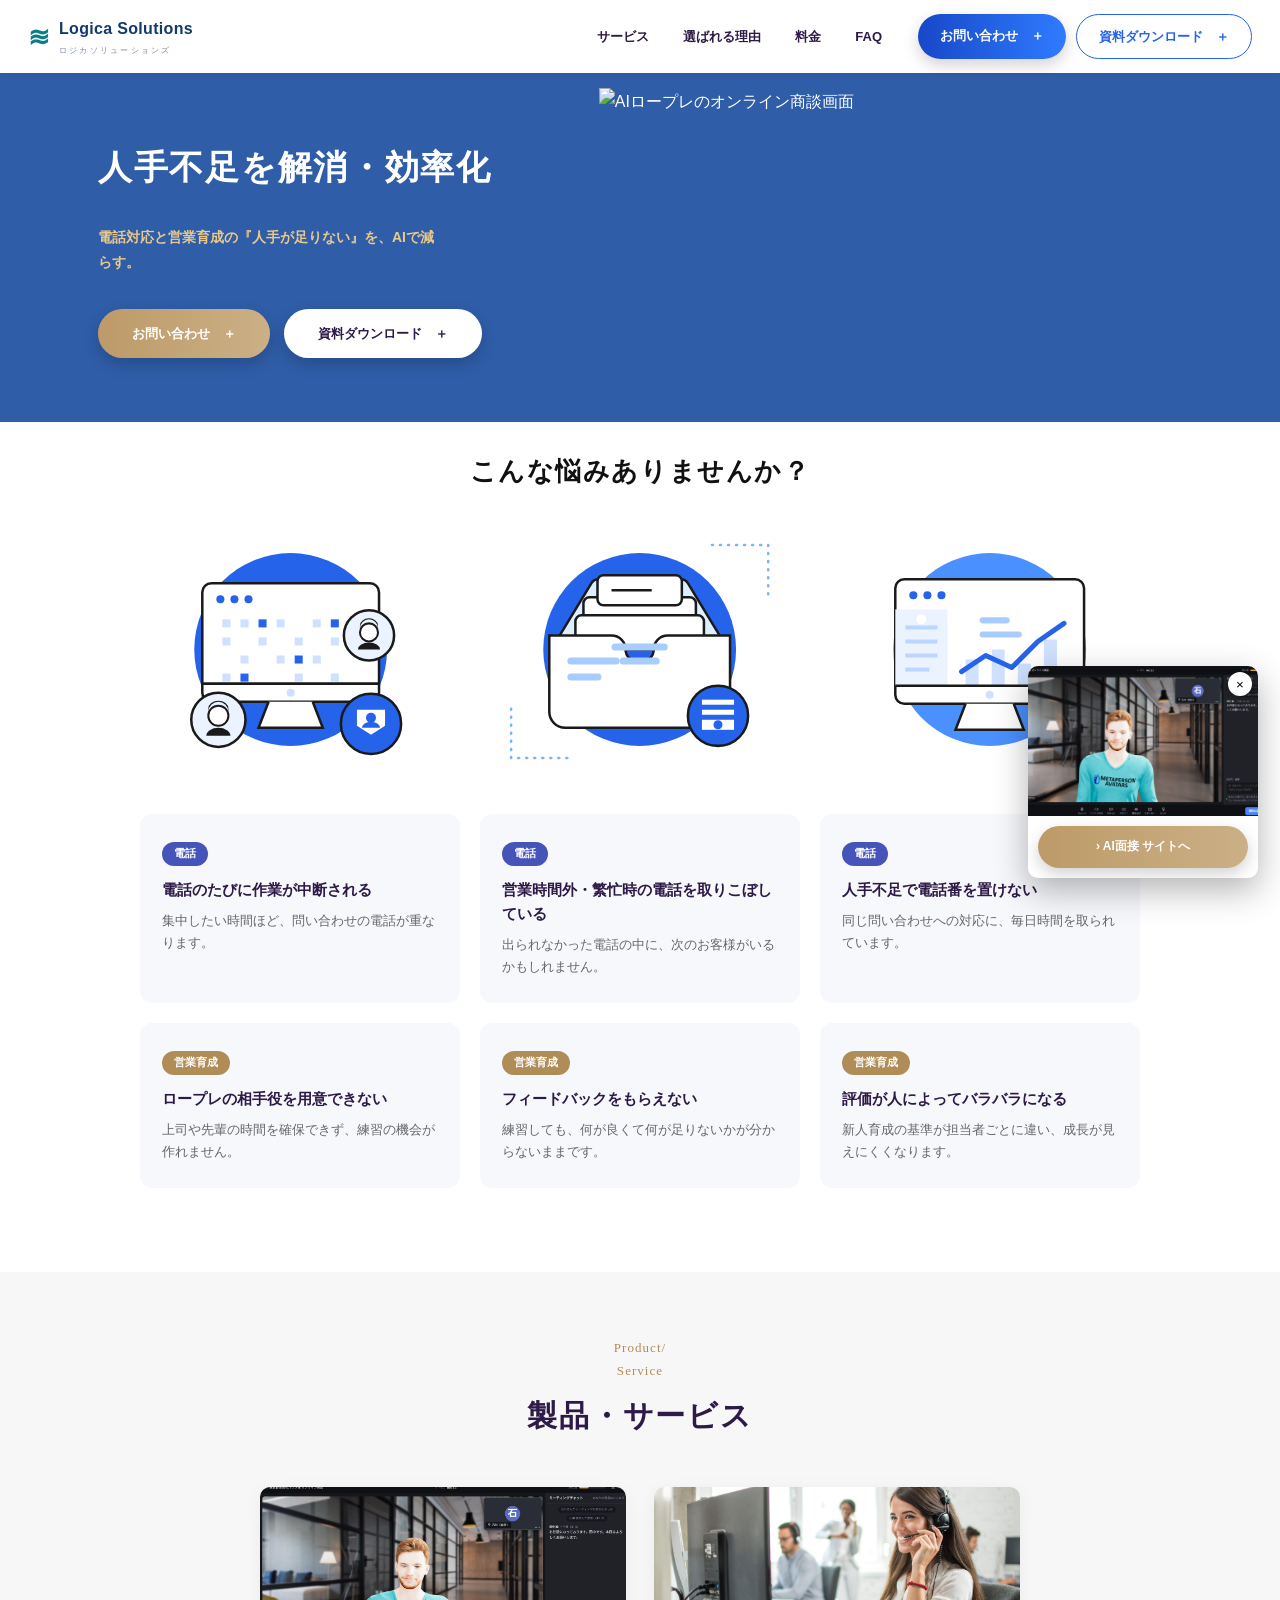
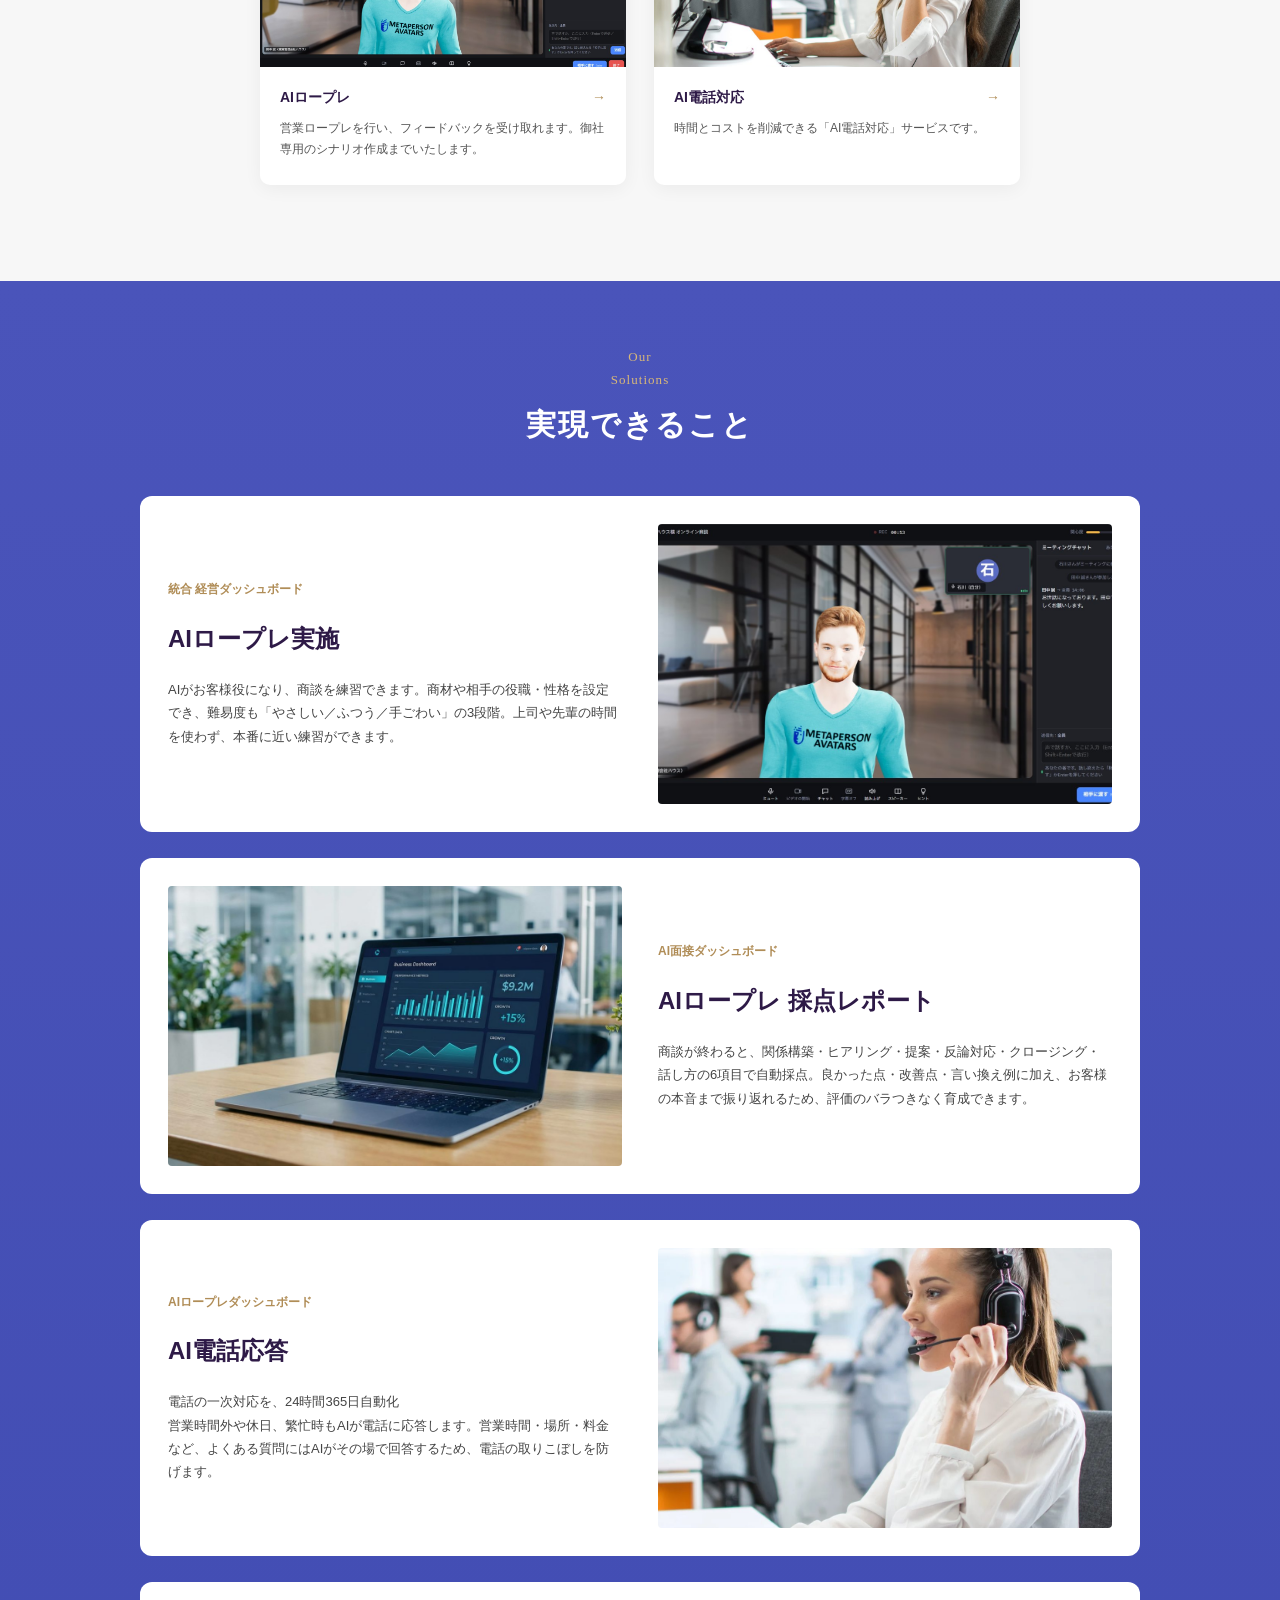
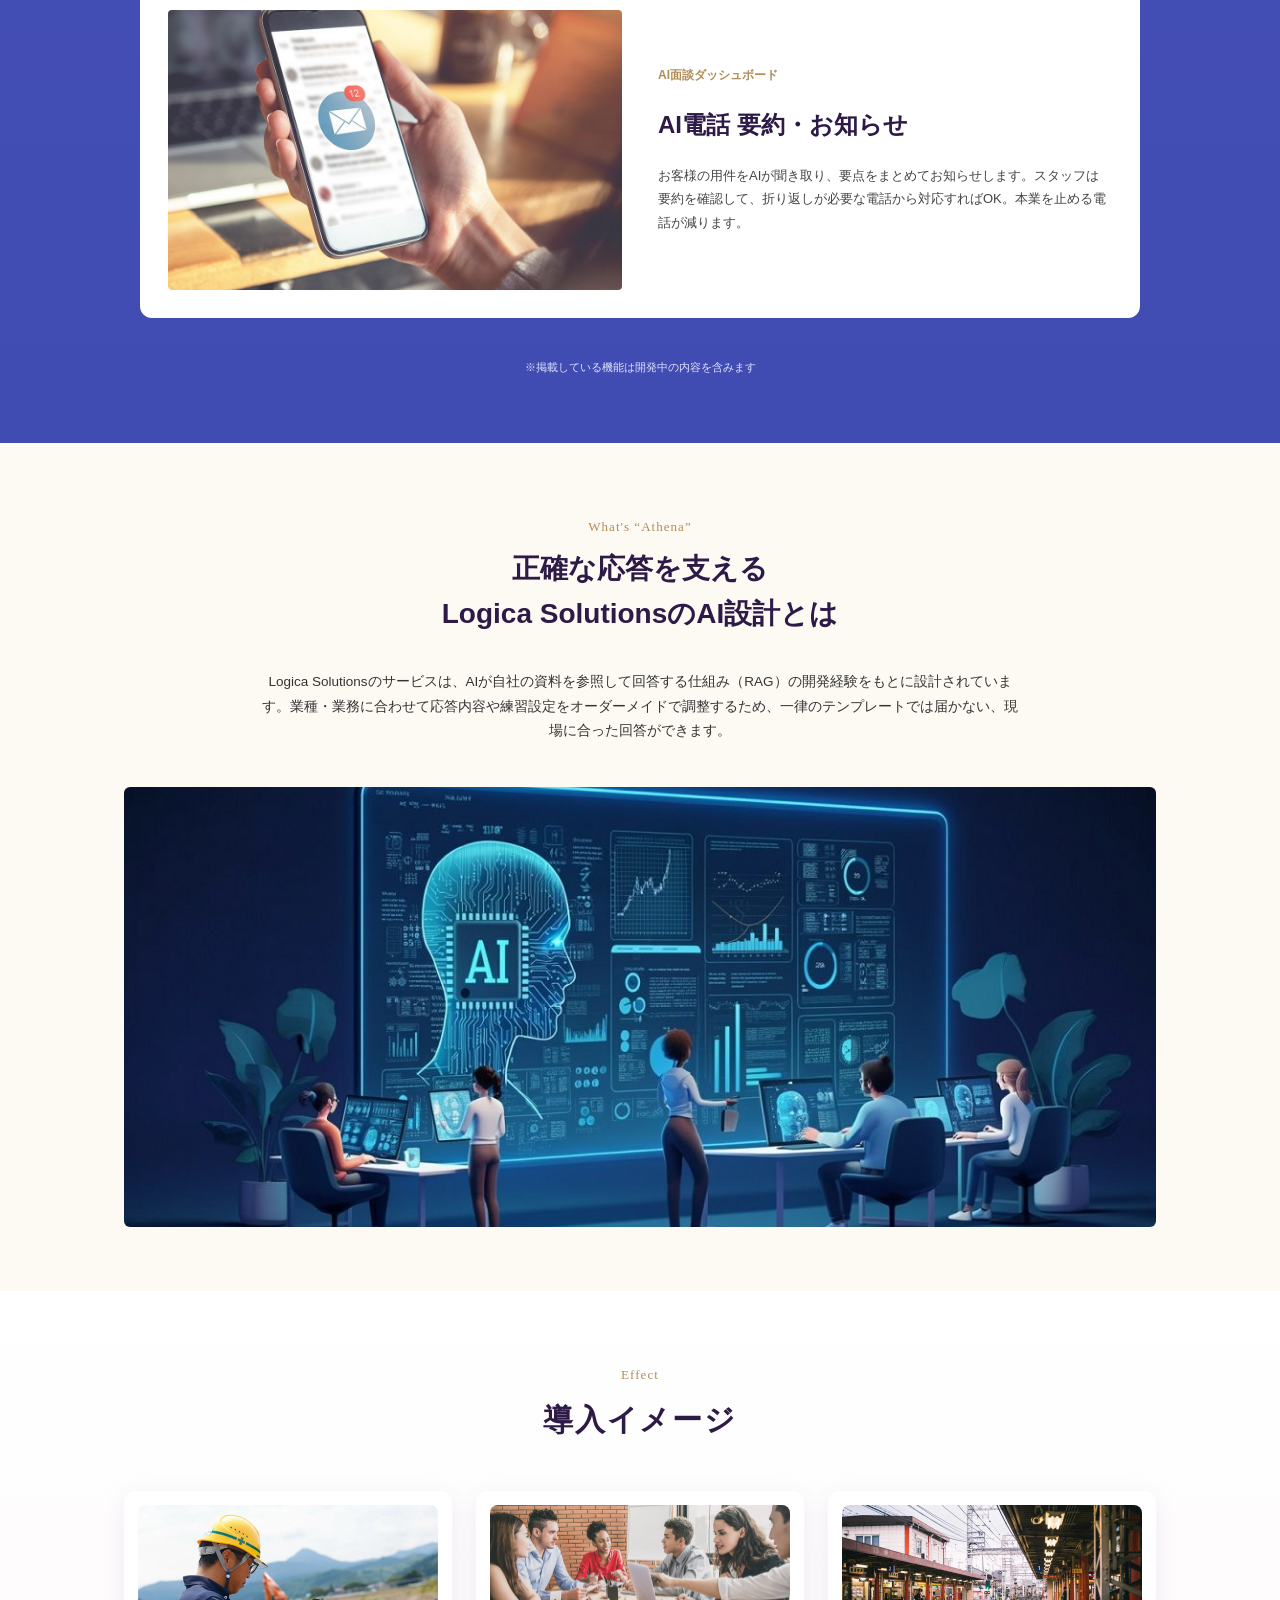
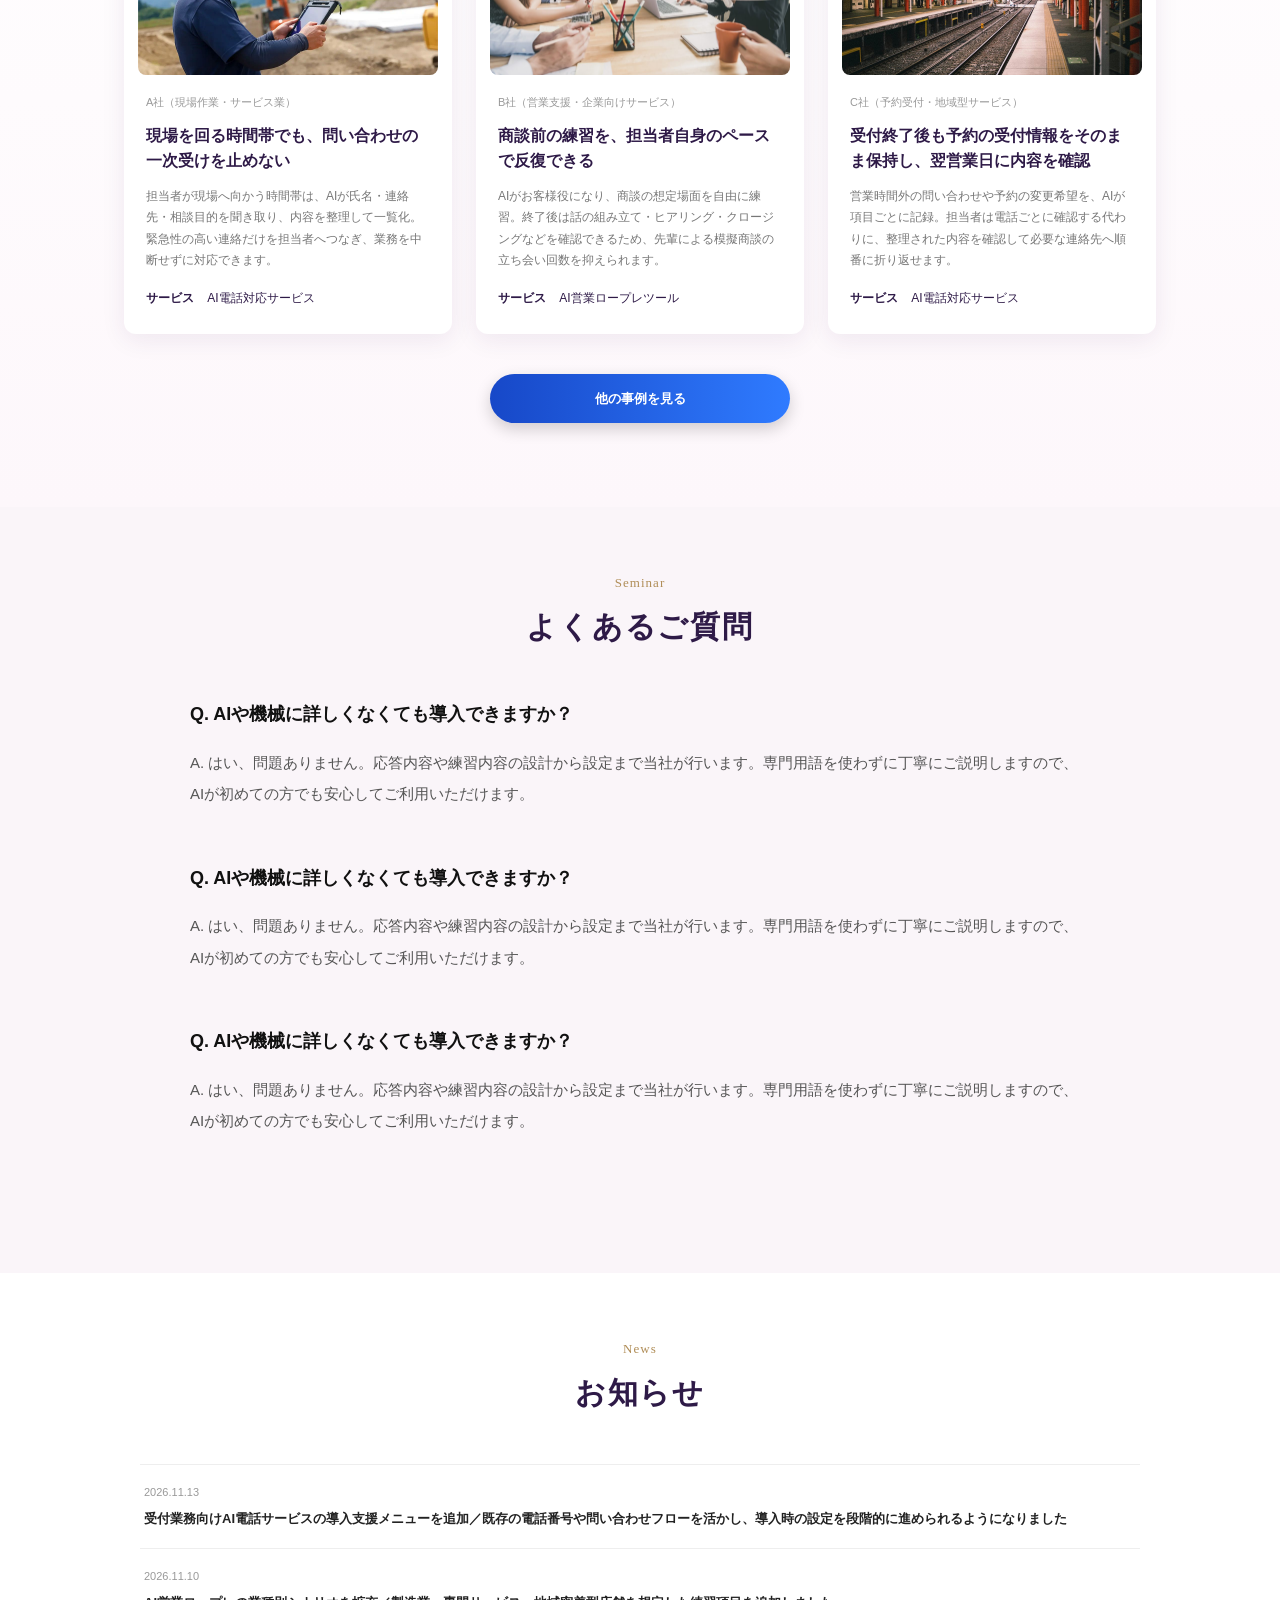
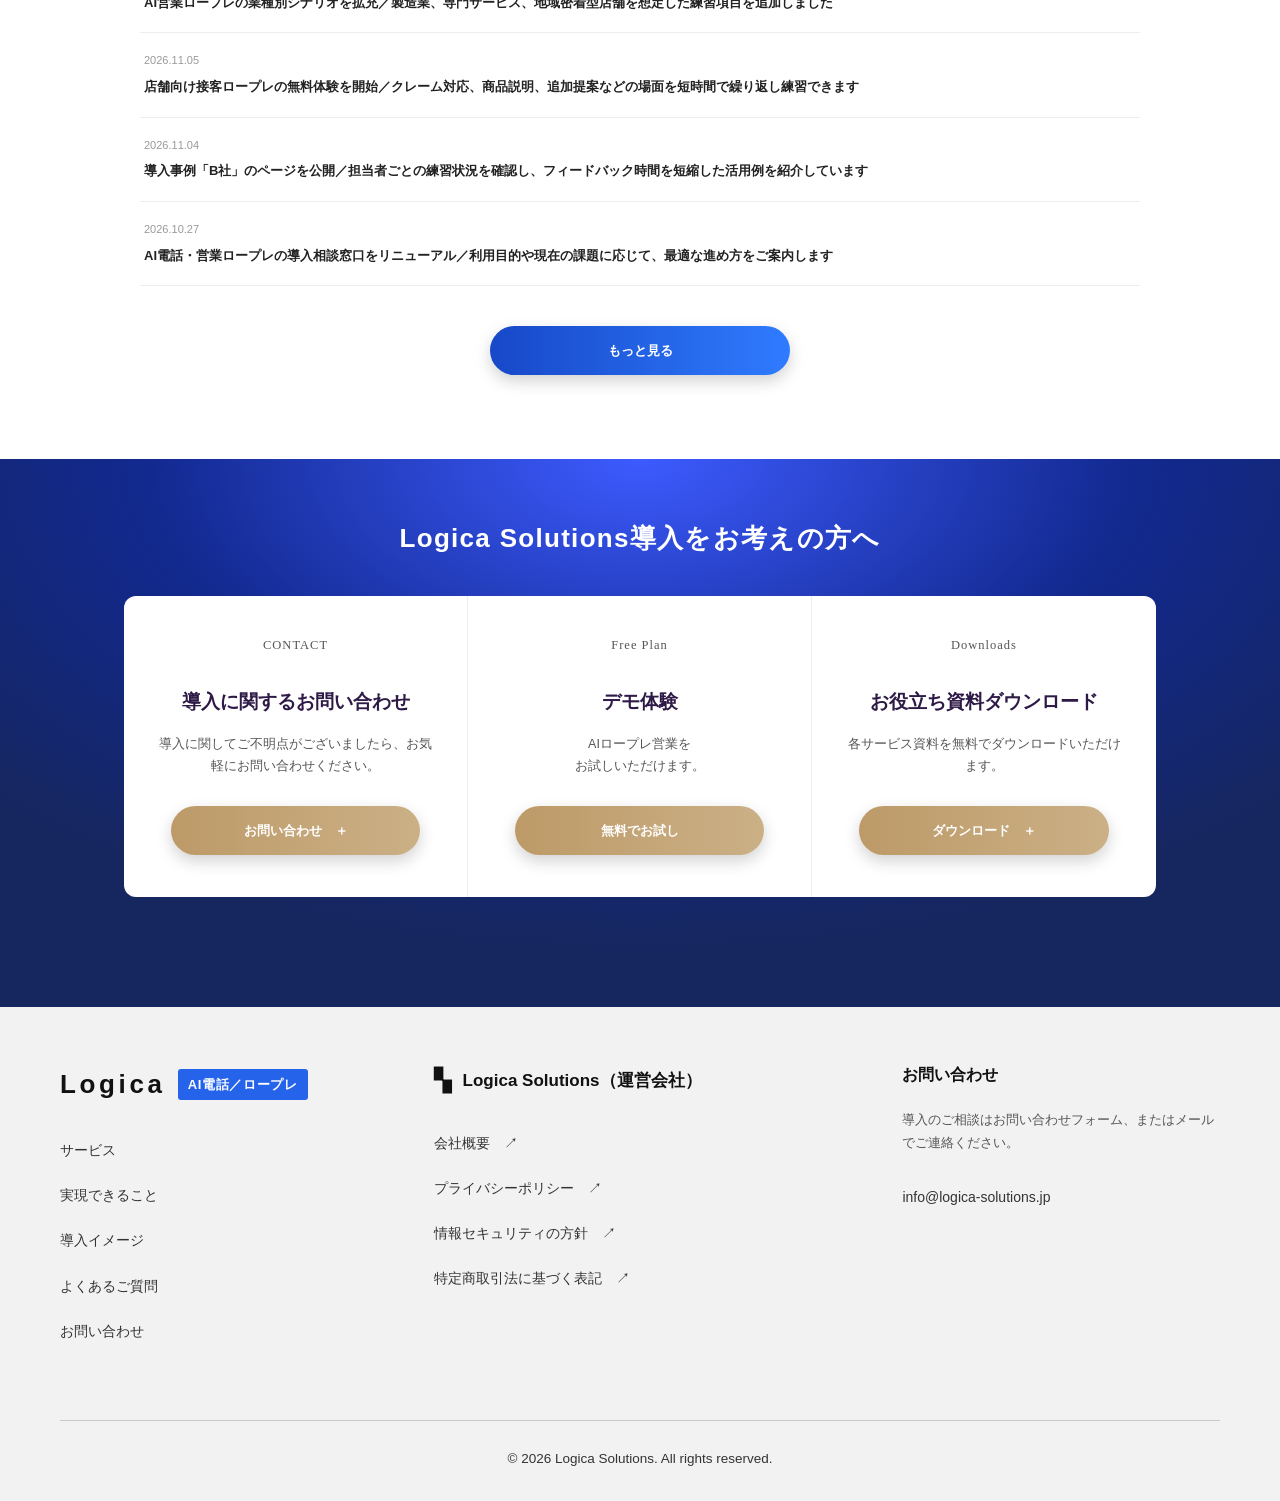
==== commit 46371d83: "Add files via upload" ====
--- a/index.html
+++ b/index.html
@@ -175,7 +175,7 @@
         flex-wrap: wrap;
       }
       .hero-img {
-        height: 100%;
+        height: 80%;
         min-height: 320px;
       }
       /* problems */
@@ -642,7 +642,7 @@
           ><a href="#cta">料金</a><a href="#faq">FAQ</a>
         </nav>
         <div class="header-btns">
-          <a class="btn btn-blue" href="#cta">お問い合わせ　＋</a>
+          <a class="btn btn-blue" href="inquiry.html">お問い合わせ　＋</a>
           <a class="btn btn-outline" href="contact.html"
             >資料ダウンロード　＋</a
           >
@@ -656,12 +656,17 @@
           <h1>人手不足を解消・効率化</h1>
           <p>電話対応と営業育成の『人手が足りない』を、AIで減らす。</p>
           <div class="hero-btns">
-            <a class="btn btn-gold" href="#cta">お問い合わせ　＋</a>
-            <a class="btn btn-white" href="contact.html">資料ダウンロード　＋</a>
+            <a class="btn btn-gold" href="inquiry.html">お問い合わせ　＋</a>
+            <a class="btn btn-white" href="contact.html"
+              >資料ダウンロード　＋</a
+            >
           </div>
         </div>
         <div class="hero-img">
-          <img src="images/roleplay.jpg" alt="AIロープレのオンライン商談画面" />
+          <img
+            src="images/main-hero.png"
+            alt="AIロープレのオンライン商談画面"
+          />
         </div>
       </div>
     </section>
@@ -1132,12 +1137,12 @@
                 alt="現場でタブレットを使う担当者"
               />
             </div>
-            <p class="co">株式会社オーネット</p>
+            <p class="co">A社（現場作業・サービス業）</p>
             <h3>
-              現場に出ている間の電話はAIが一次対応。必要な電話だけが担当者に届く
+              現場を回る時間帯でも、問い合わせの一次受けを止めない
             </h3>
             <p>
-              全員が現場や接客に出ている時間帯も、AIがお名前・連絡先・相談内容を聞き取り、要点をまとめてお知らせ。作業を止めて電話に出る必要がなくなります。
+              担当者が現場へ向かう時間帯は、AIが氏名・連絡先・相談目的を聞き取り、内容を整理して一覧化。緊急性の高い連絡だけを担当者へつなぎ、業務を中断せずに対応できます。
             </p>
             <p class="svc"><b>サービス</b> AI電話対応サービス</p>
           </article>
@@ -1145,10 +1150,10 @@
             <div class="thumb">
               <img src="images/case-sales.jpg" alt="営業チームのミーティング" />
             </div>
-            <p class="co">エン株式会社</p>
-            <h3>新人が商談前に、自分で繰り返し練習できる</h3>
-            <p>
-              AIが自社の商材でお客様役を務め、終了直後に6項目で採点。マネージャーが相手役とフィードバックに使う時間を減らし、評価のバラつきも抑えられます。
+            <p class="co">B社（営業支援・企業向けサービス）</p>
+            <h3>商談前の練習を、担当者自身のペースで反復できる</h3>
+            <p>
+              AIがお客様役になり、商談の想定場面を自由に練習。終了後は話の組み立て・ヒアリング・クロージングなどを確認できるため、先輩による模擬商談の立ち会い回数を抑えられます。
             </p>
             <p class="svc"><b>サービス</b> AI営業ロープレツール</p>
           </article>
@@ -1156,12 +1161,12 @@
             <div class="thumb">
               <img src="images/case-station.jpg" alt="駅のホーム" />
             </div>
-            <p class="co">西日本旅客鉄道株式会社</p>
+            <p class="co">C社（予約受付・地域型サービス）</p>
             <h3>
-              時間外の予約電話はAIが受ける。翌朝、要約を確認して折り返すだけに
+              受付終了後も予約の受付情報をそのまま保持し、翌営業日に内容を確認
             </h3>
             <p>
-              受付スタッフが不在の時間帯も、AIが予約変更やよくある質問に対応。用件は要約で届くため、取りこぼしと確認の手間を同時に減らせます。
+              営業時間外の問い合わせや予約の変更希望を、AIが項目ごとに記録。担当者は電話ごとに確認する代わりに、整理された内容を確認して必要な連絡先へ順番に折り返せます。
             </p>
             <p class="svc"><b>サービス</b> AI電話対応サービス</p>
           </article>
@@ -1210,35 +1215,31 @@
           <div class="news-item">
             <time>2026.11.13</time>
             <p>
-              PeopleX、組織改善で2,500社超の実績を持つラフールと協業を開始／「ラフールサーベイ」と「PeopleX
-              AI面談」の組合せにより、組織改善に向けた新たな価値を提供
+              受付業務向けAI電話サービスの導入支援メニューを追加／既存の電話番号や問い合わせフローを活かし、導入時の設定を段階的に進められるようになりました
             </p>
           </div>
           <div class="news-item">
             <time>2026.11.10</time>
             <p>
-              PeopleX、AI時代の人材育成・セキュリティラーニングを実現する「PeopleX
-              アセスメント＆ラーニング(AIスキル/セキュリティ)」の提供を開始／10段階の「AIスキル標準」で、未修得層から変革人材まで可視化
+              AI営業ロープレの業種別シナリオを拡充／製造業、専門サービス、地域密着型店舗を想定した練習項目を追加しました
             </p>
           </div>
           <div class="news-item">
             <time>2026.11.05</time>
             <p>
-              「PeopleX
-              AIロープレ」、接客シーン特化型のトレーニングパッケージ提供開始／カスハラ対応、顧客体験向上のための反復演習により、店舗スタッフの働きやすさの向上を支援
+              店舗向け接客ロープレの無料体験を開始／クレーム対応、商品説明、追加提案などの場面を短時間で繰り返し練習できます
             </p>
           </div>
           <div class="news-item">
             <time>2026.11.04</time>
             <p>
-              鈴与システムテクノロジー、「PeopleX AIロープレ」を導入／「PeopleX
-              AIロープレ」の自社での活用および静岡県における紹介・導入支援推進
+              導入事例「B社」のページを公開／担当者ごとの練習状況を確認し、フィードバック時間を短縮した活用例を紹介しています
             </p>
           </div>
           <div class="news-item">
             <time>2026.10.27</time>
             <p>
-              “労働力不足解決カンパニー”うるる、PeopleXのAI面接・AI面談・AIロープレを導入
+              AI電話・営業ロープレの導入相談窓口をリニューアル／利用目的や現在の課題に応じて、最適な進め方をご案内します
             </p>
           </div>
         </div>
@@ -1258,7 +1259,7 @@
             <p>
               導入に関してご不明点がございましたら、お気軽にお問い合わせください。
             </p>
-            <a class="btn btn-gold" href="#">お問い合わせ　＋</a>
+            <a class="btn btn-gold" href="inquiry.html">お問い合わせ　＋</a>
           </div>
           <div class="cta-cell">
             <p class="en">Free Plan</p>
@@ -1288,7 +1289,7 @@
               <li><a href="#solutions">実現できること</a></li>
               <li><a href="#cases">導入イメージ</a></li>
               <li><a href="#faq">よくあるご質問</a></li>
-              <li><a href="#cta">お問い合わせ</a></li>
+              <li><a href="inquiry.html">お問い合わせ</a></li>
             </ul>
           </div>
           <div>
